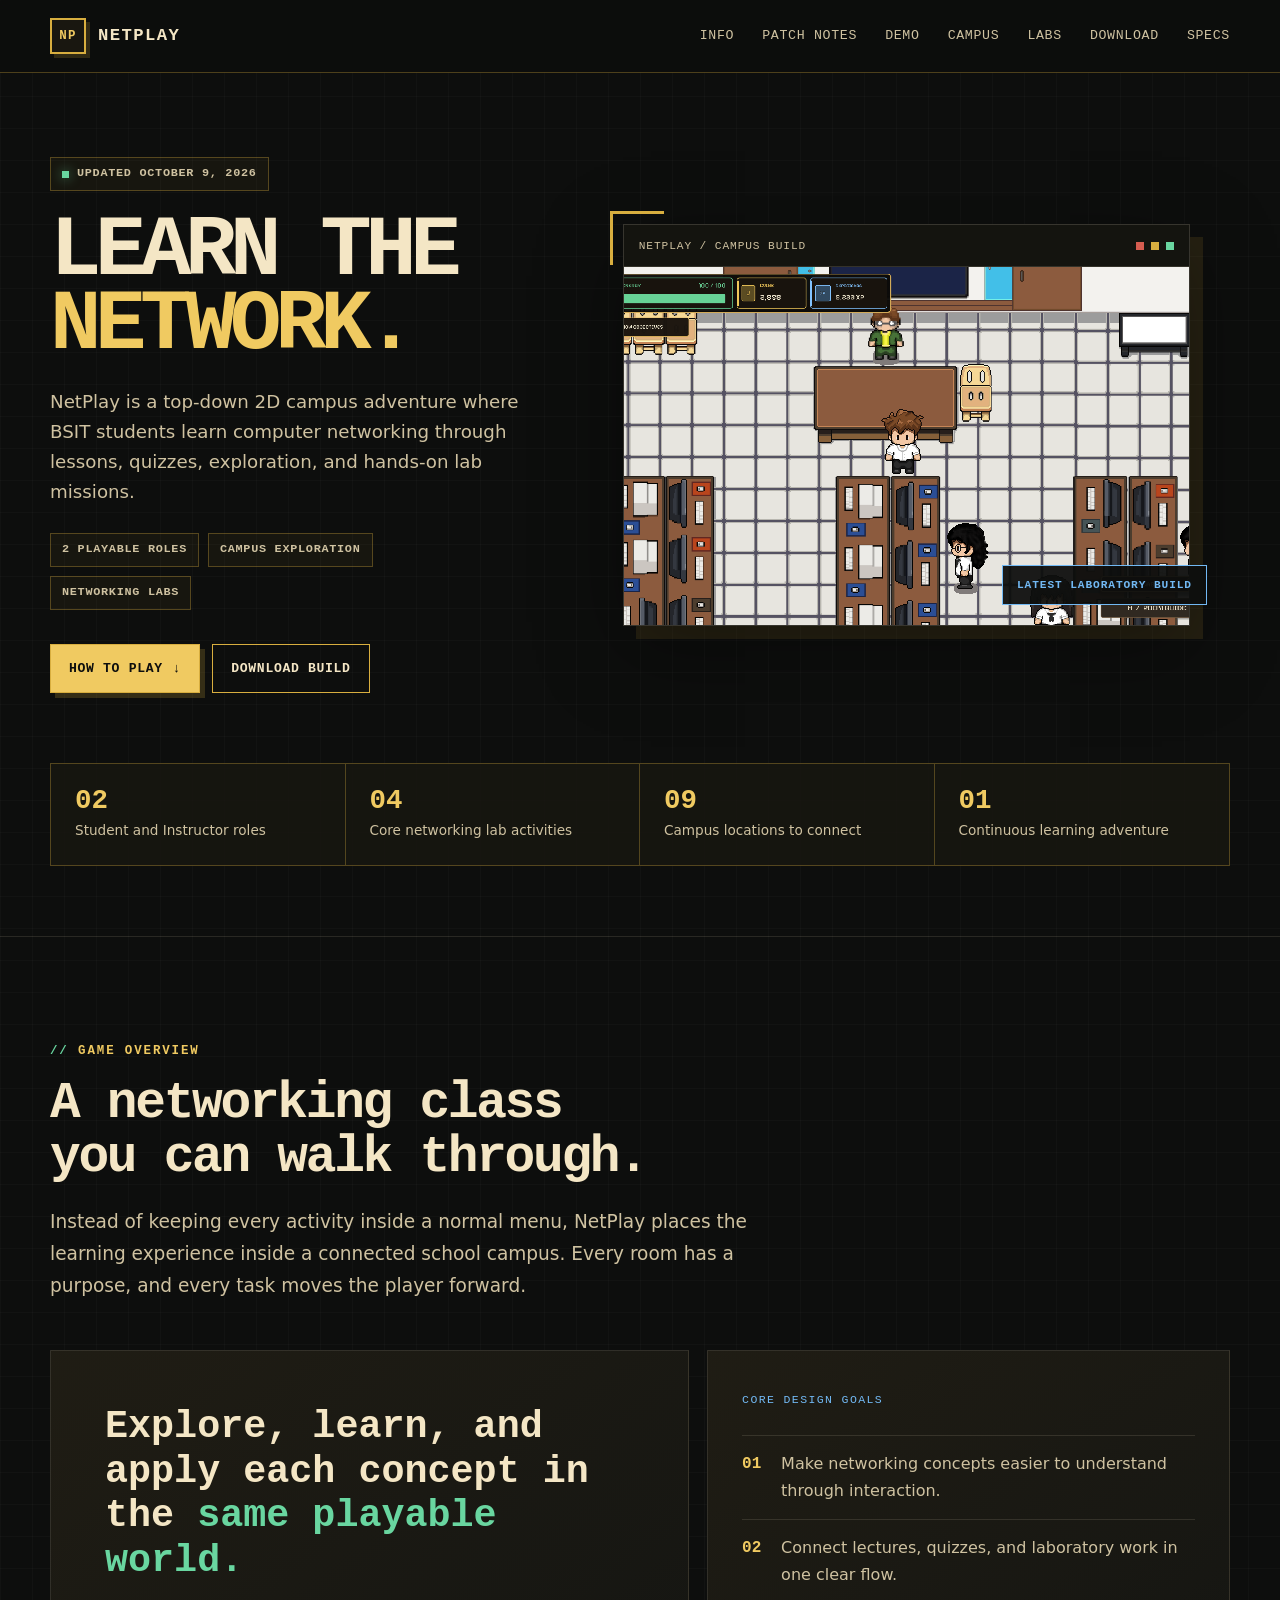
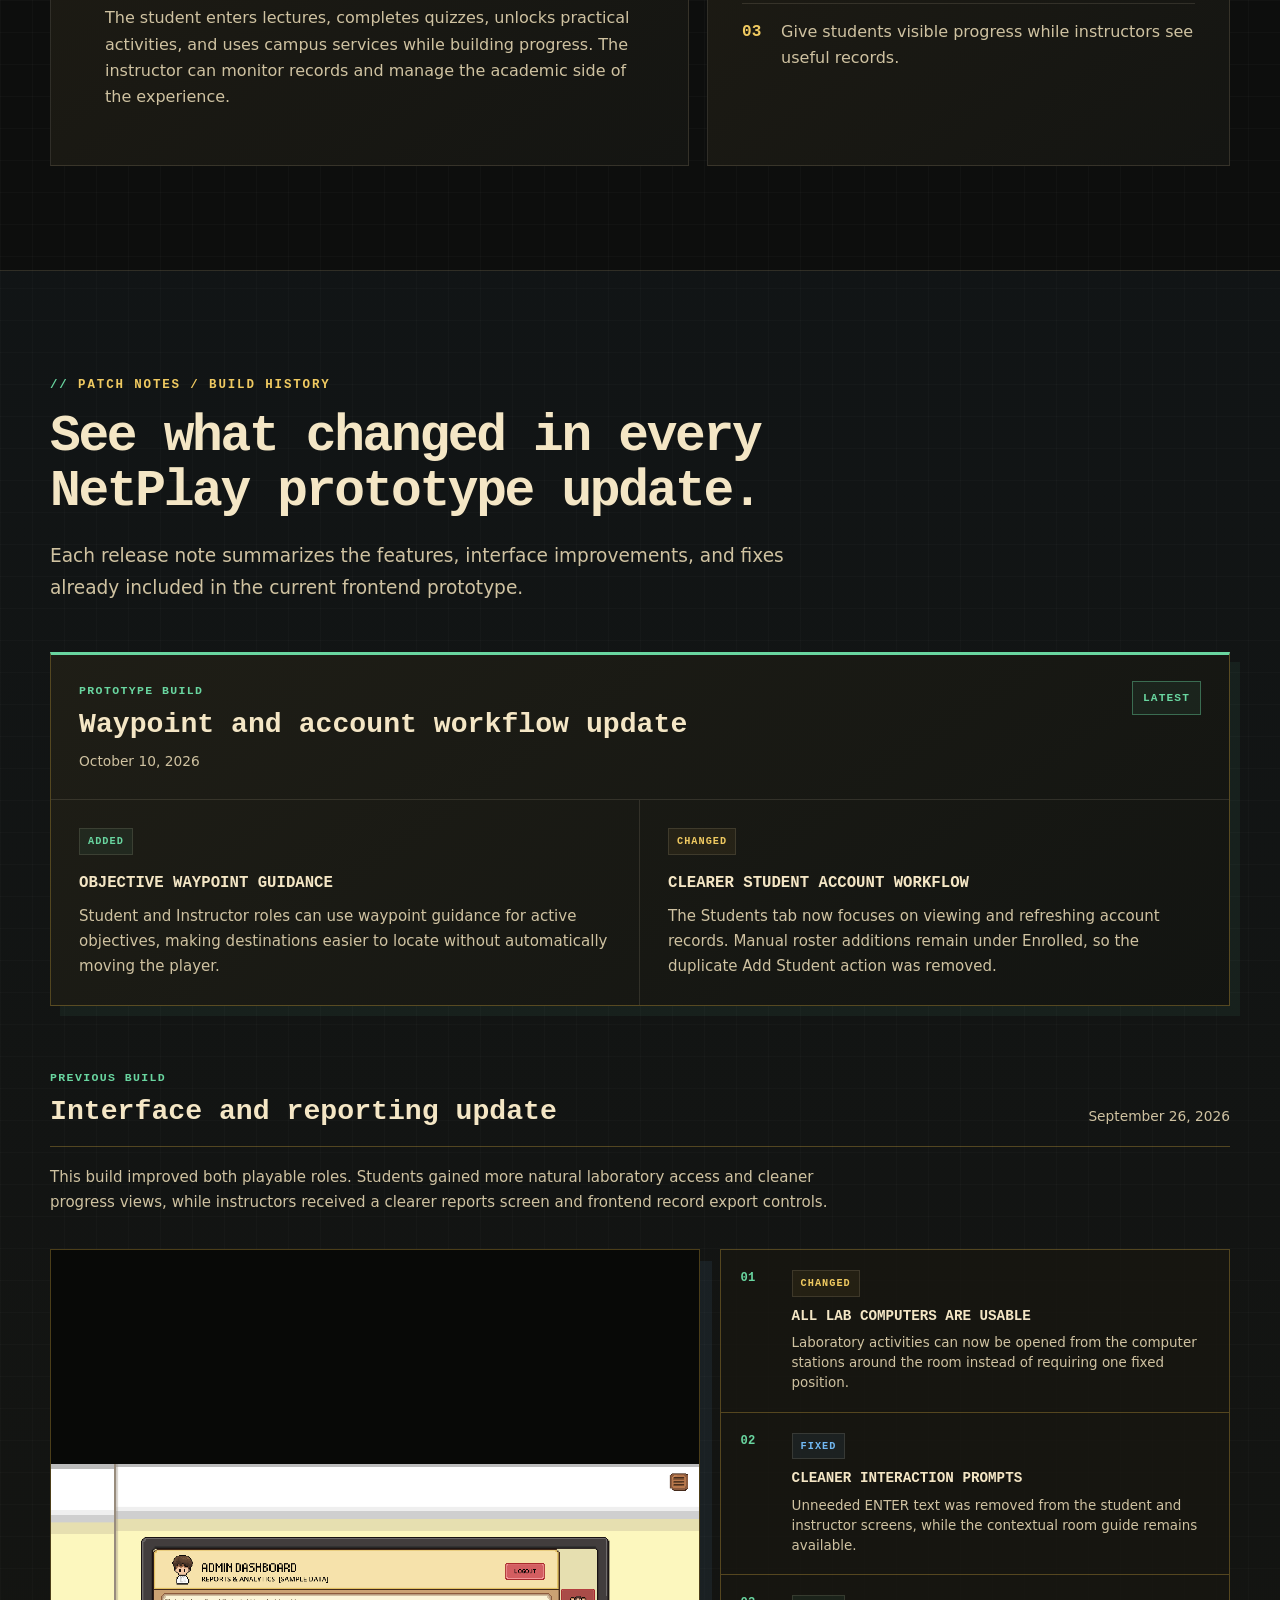
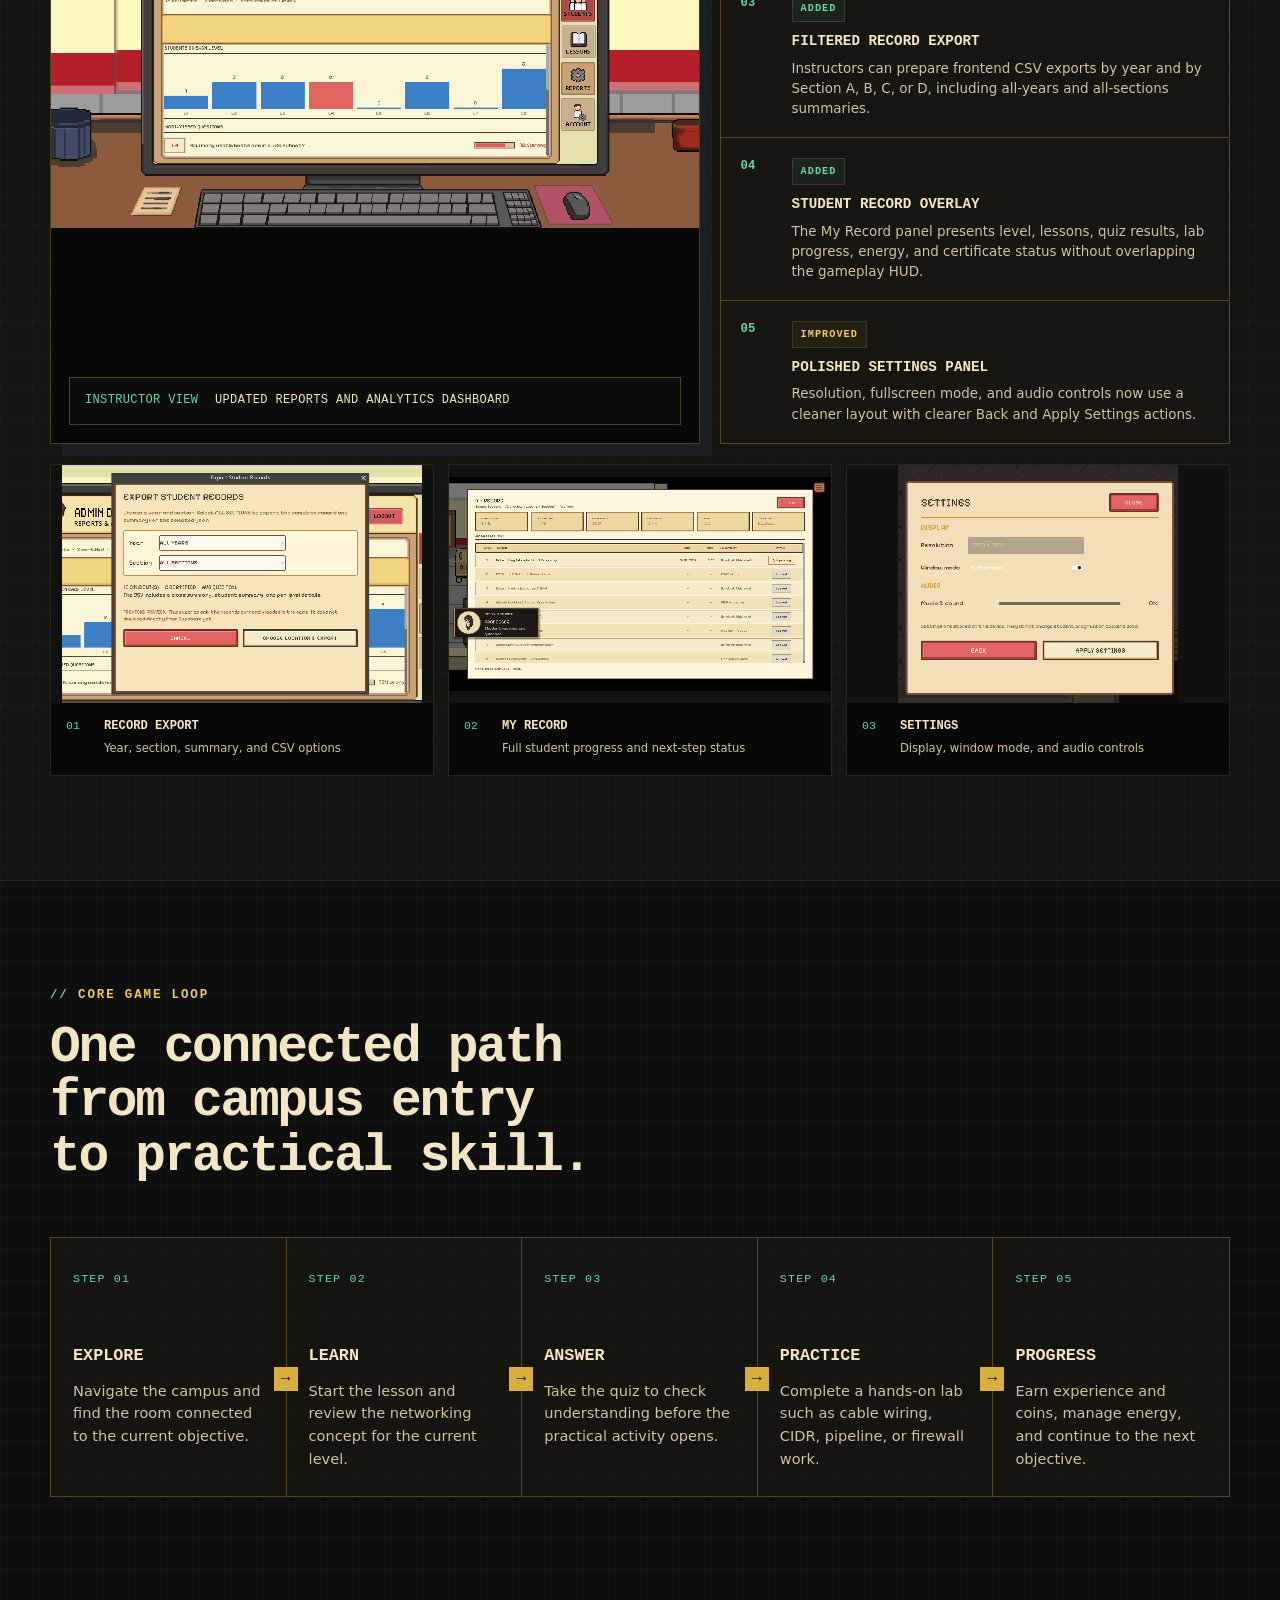
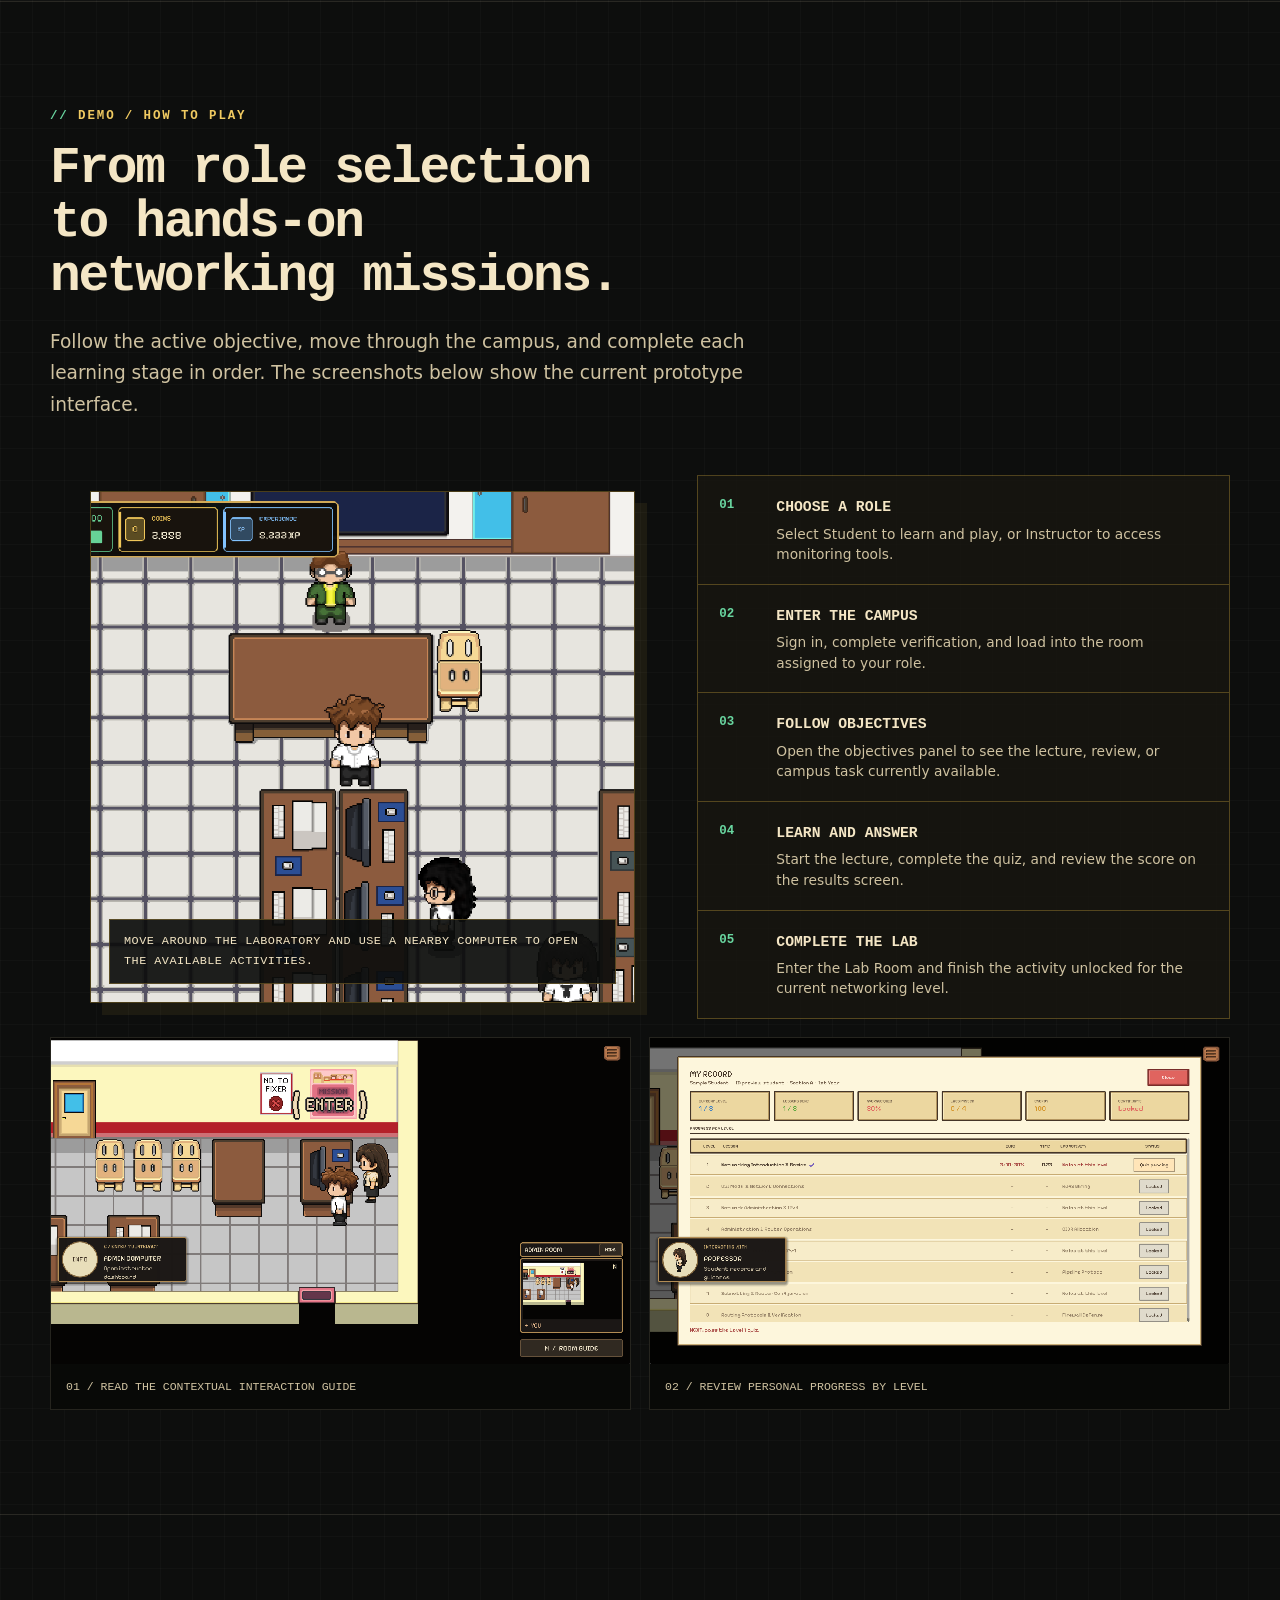
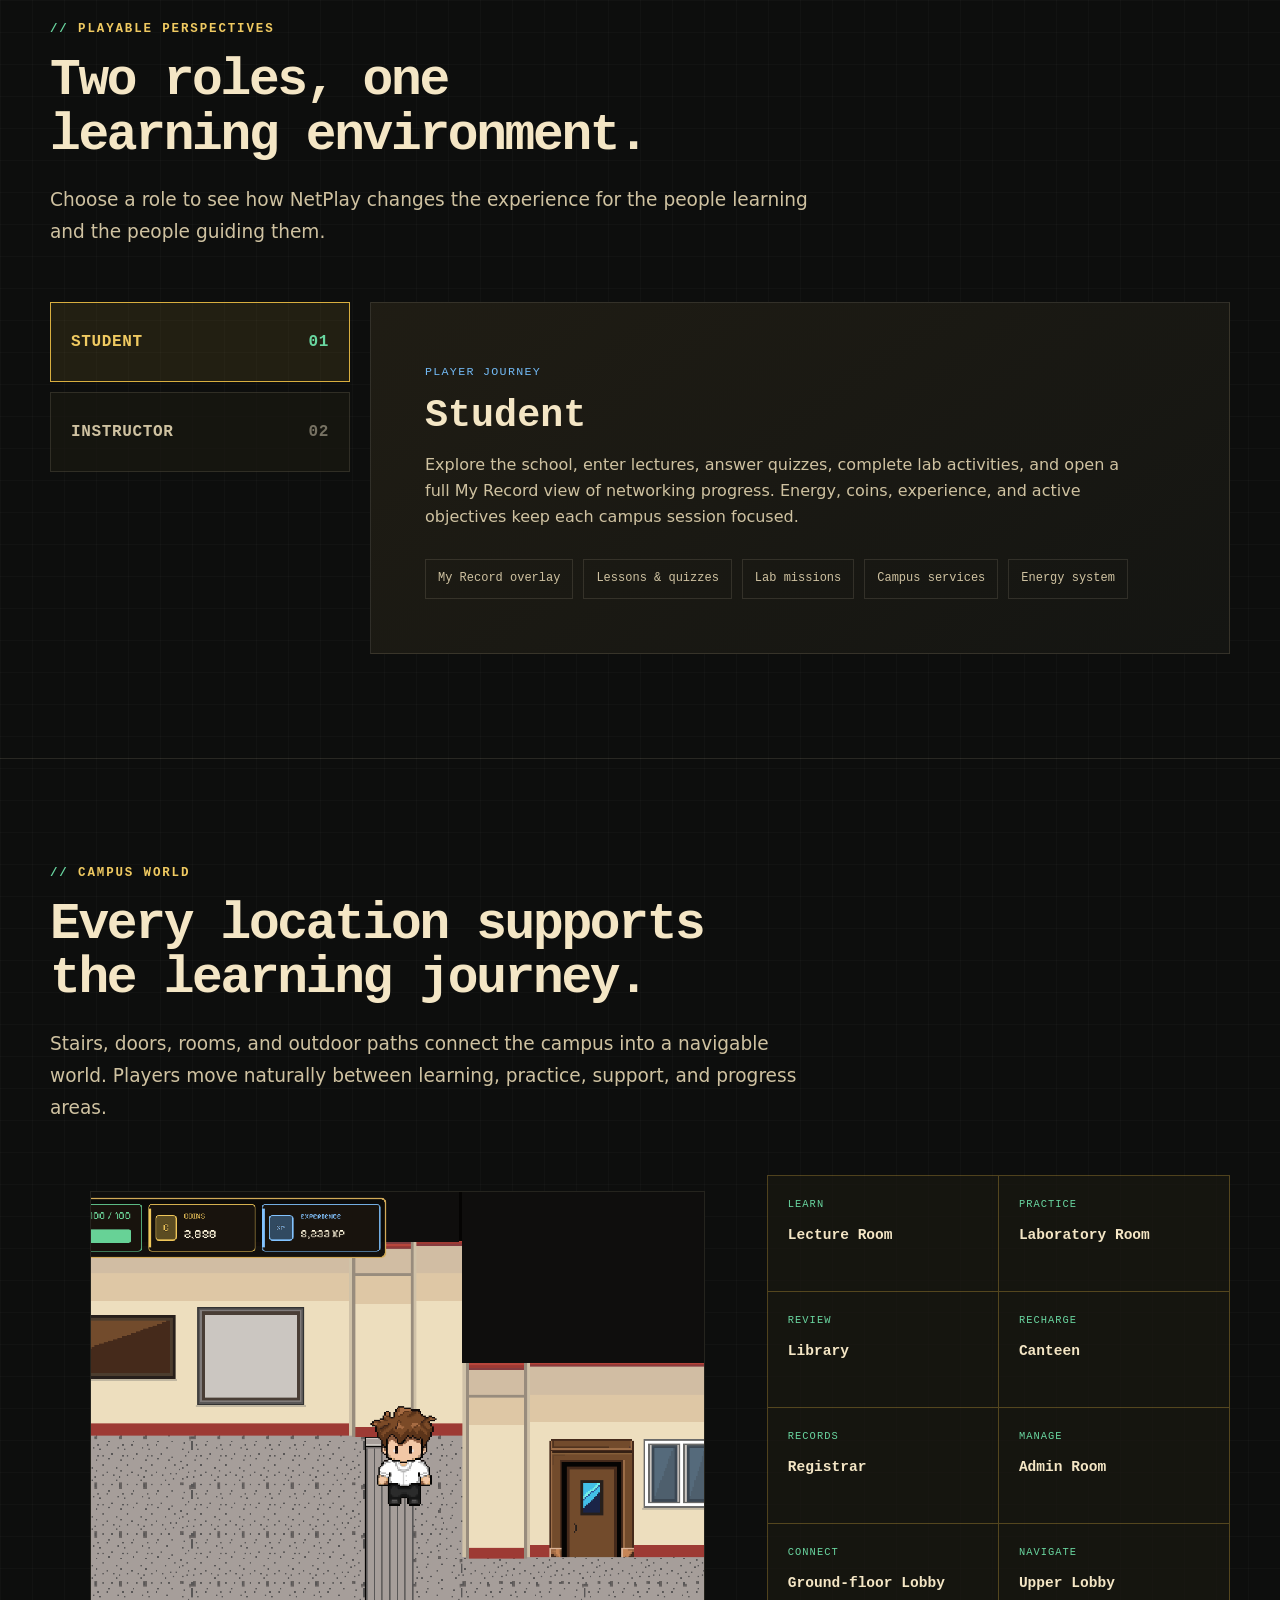
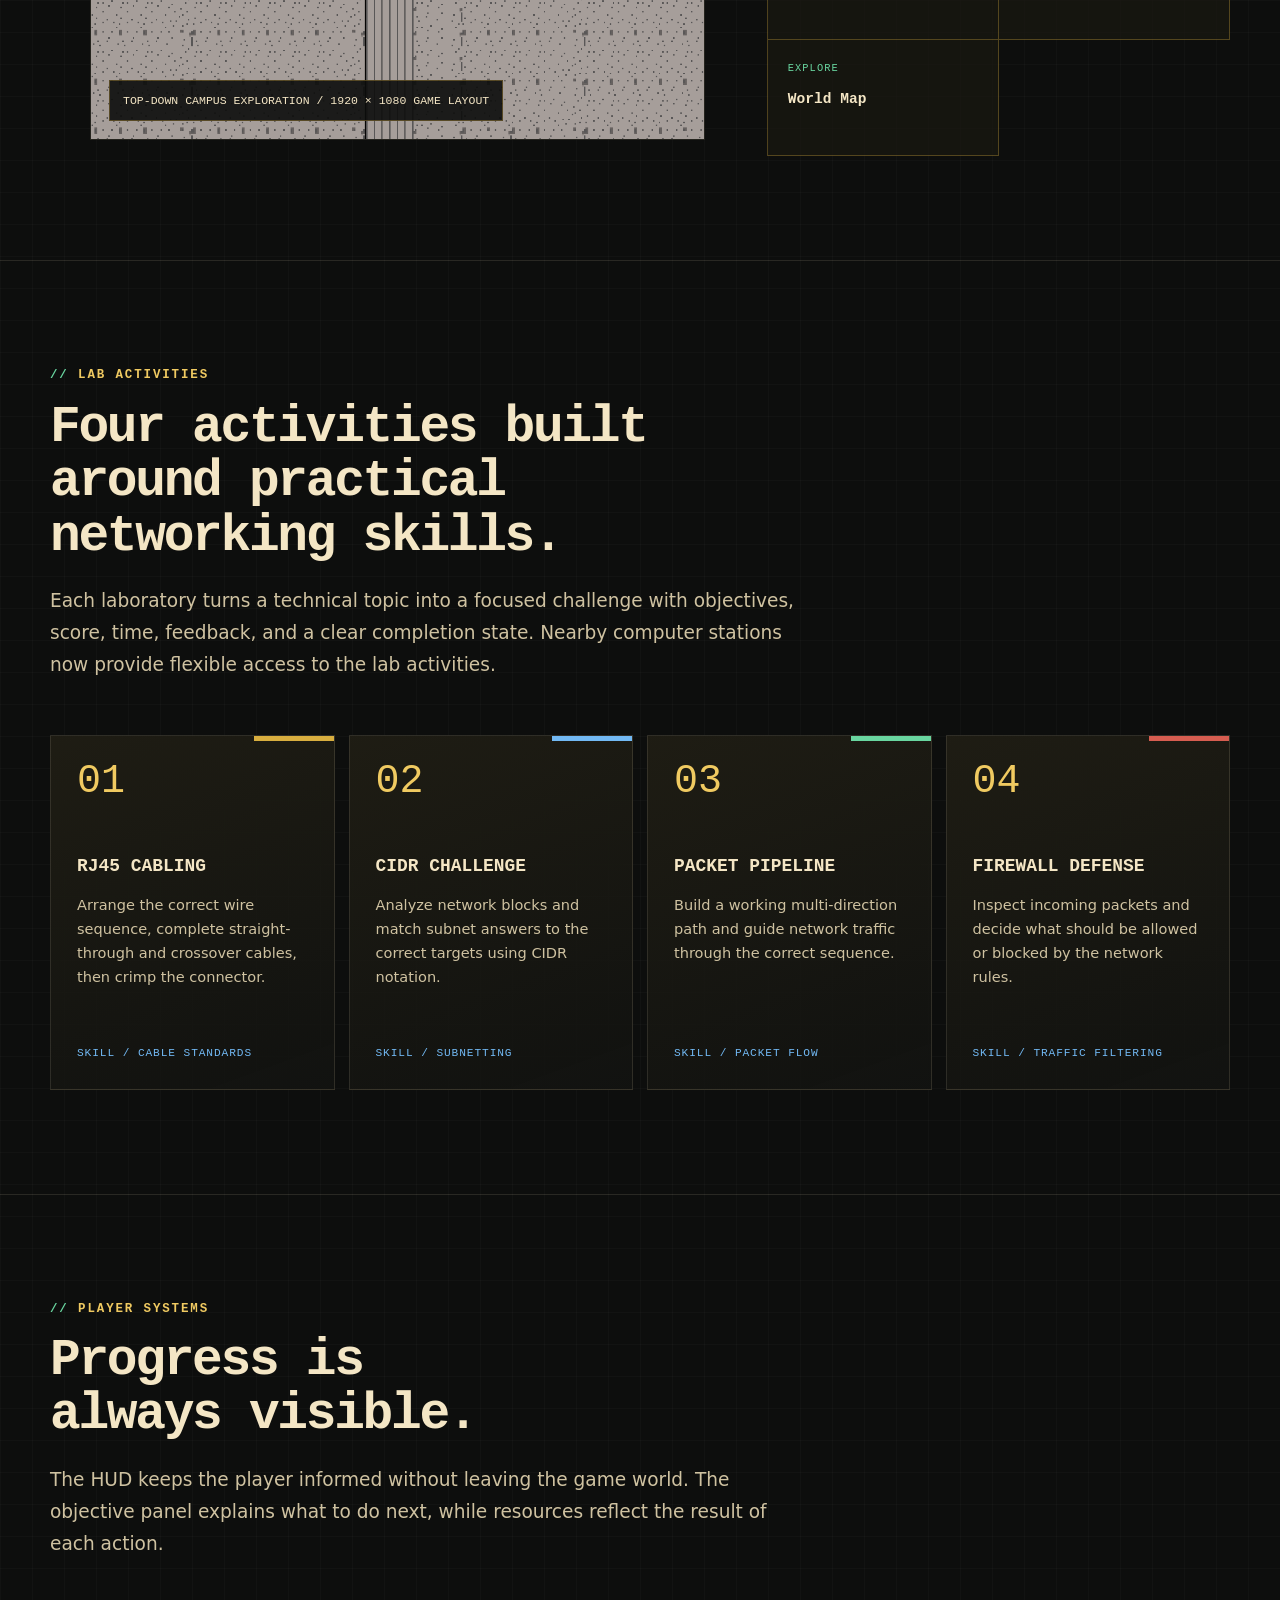
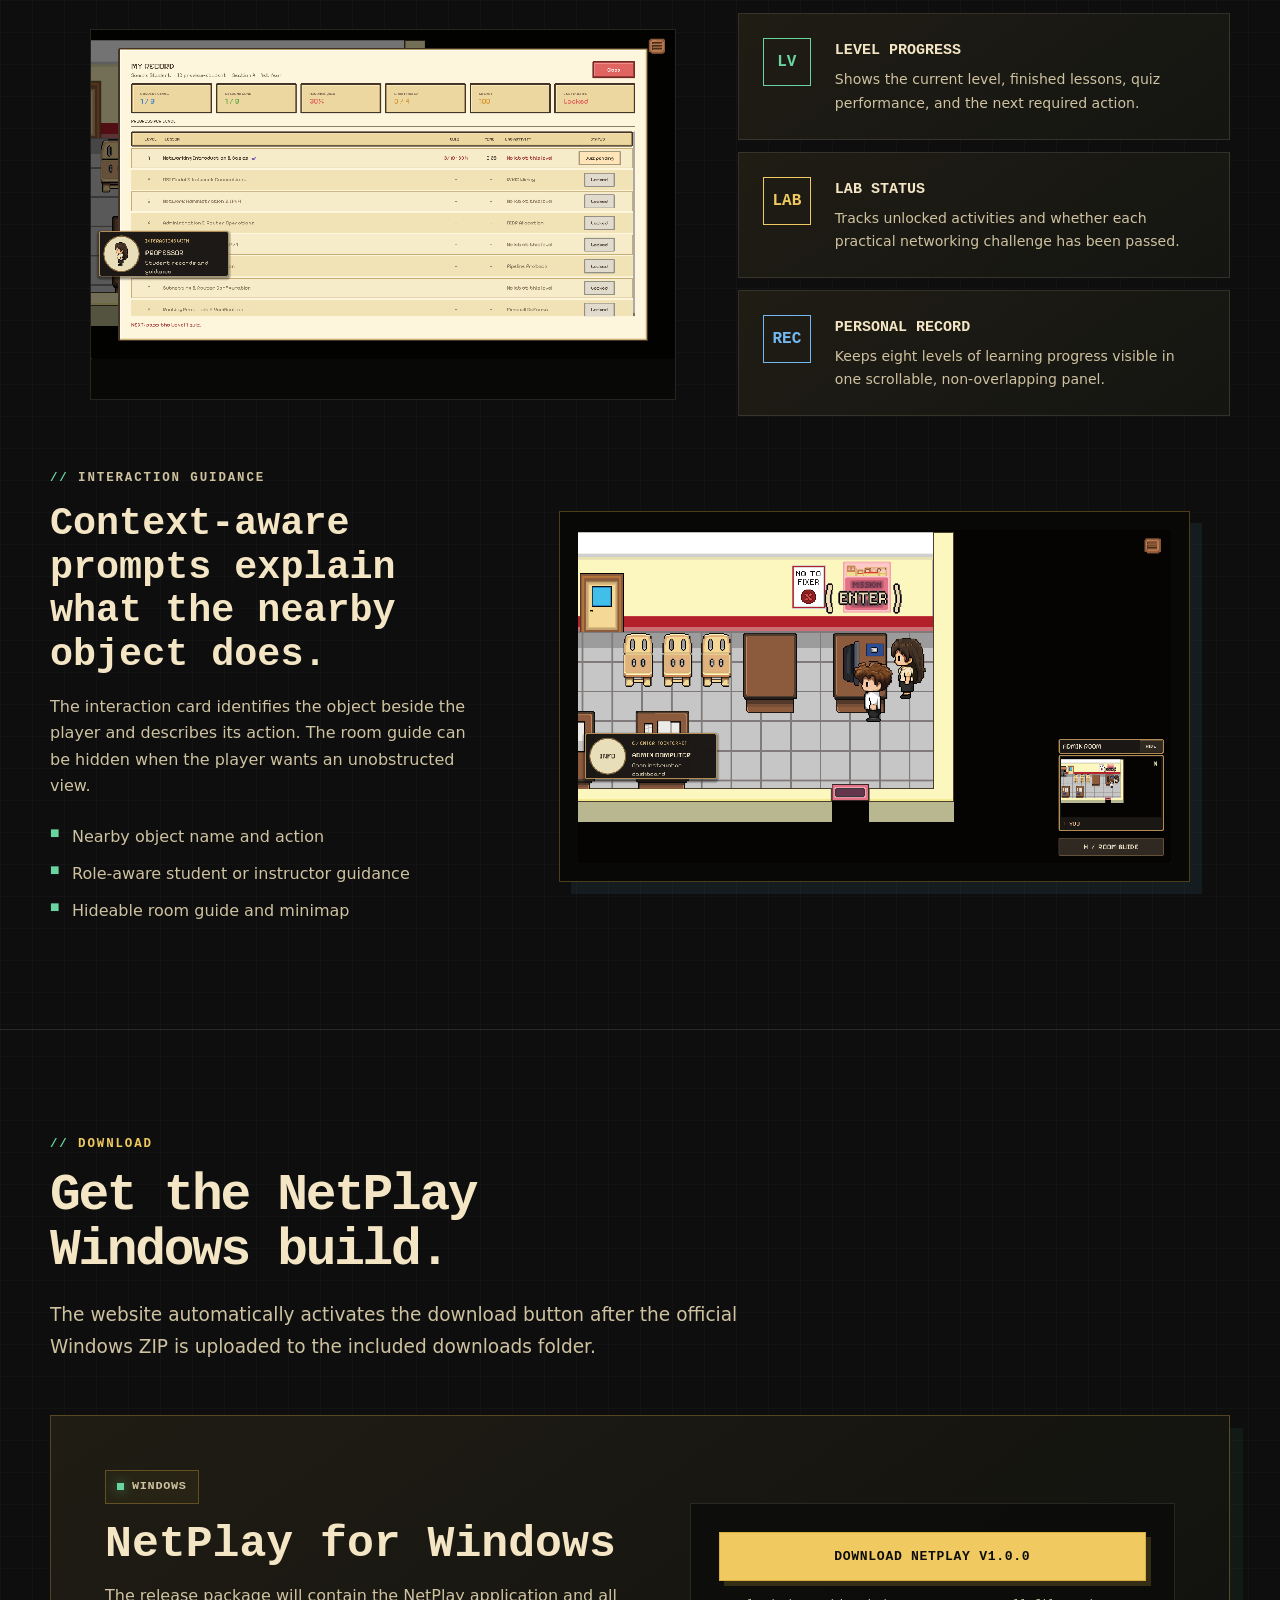
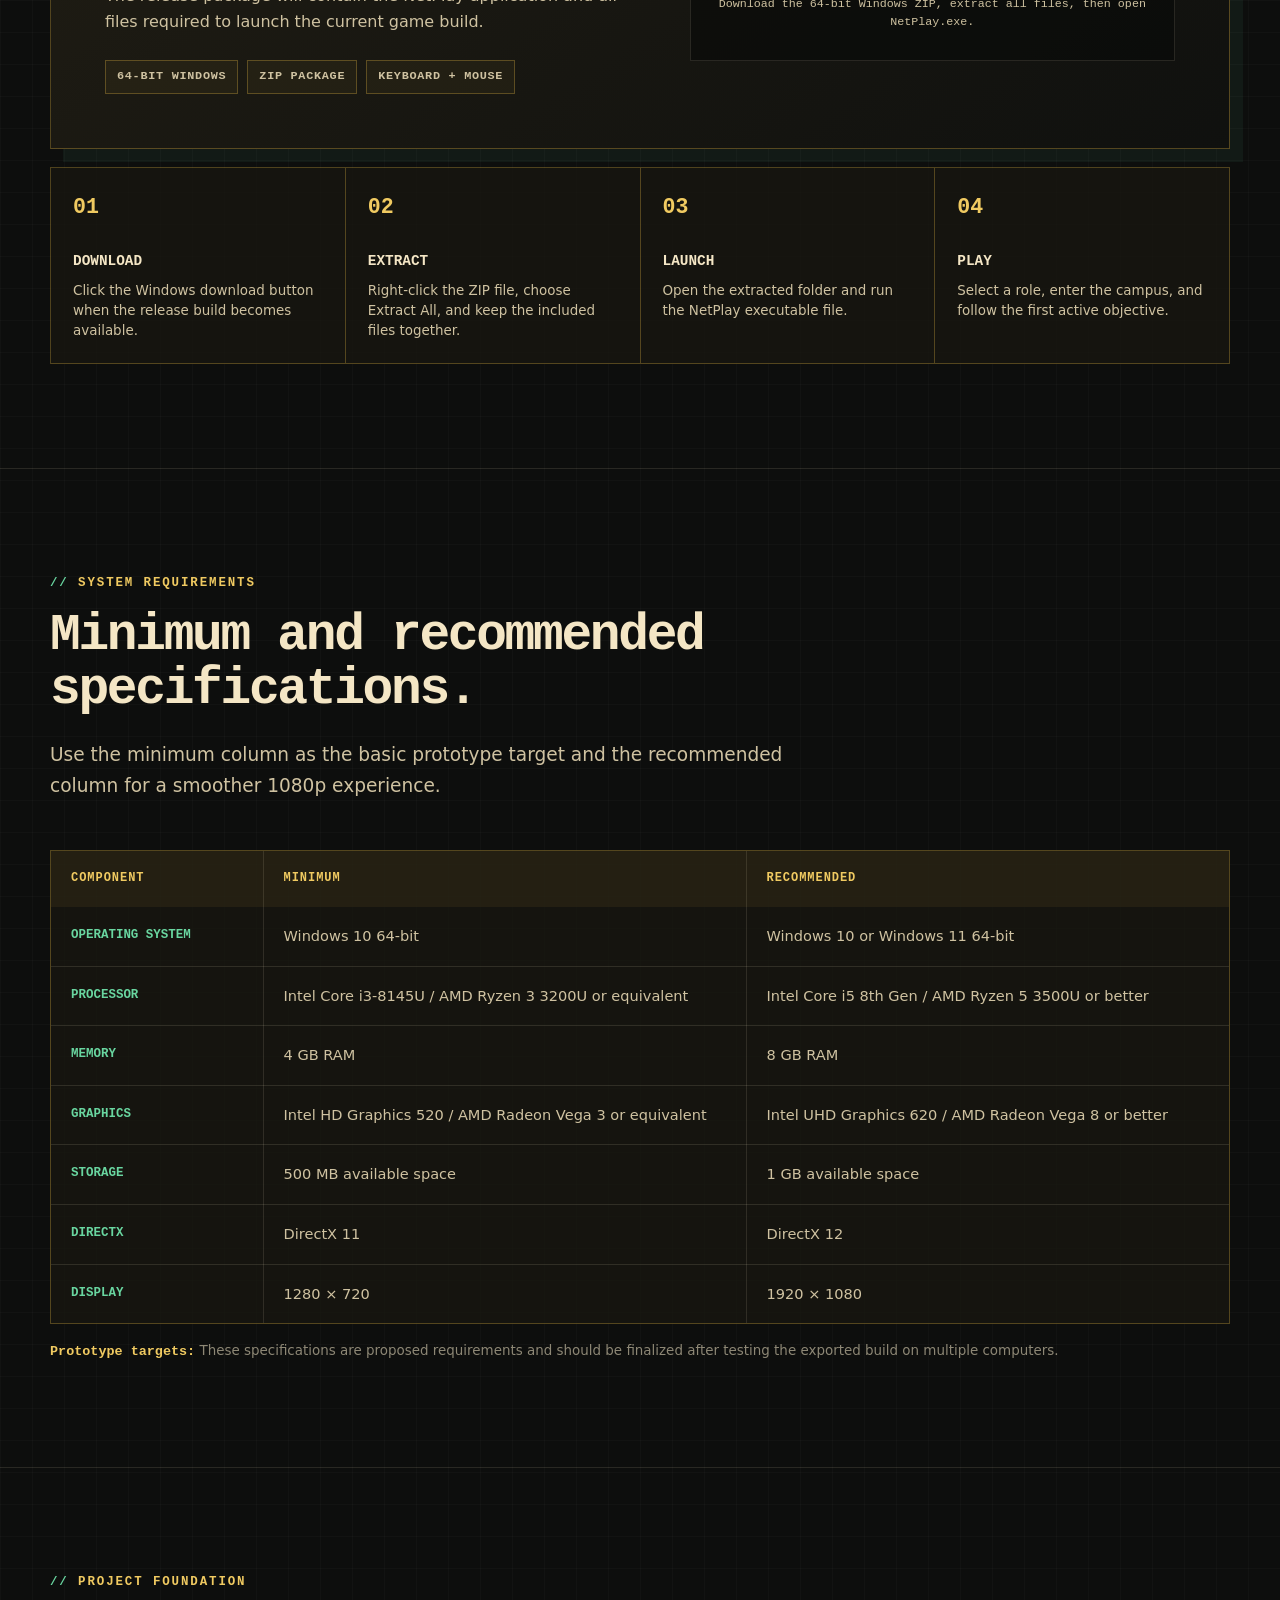
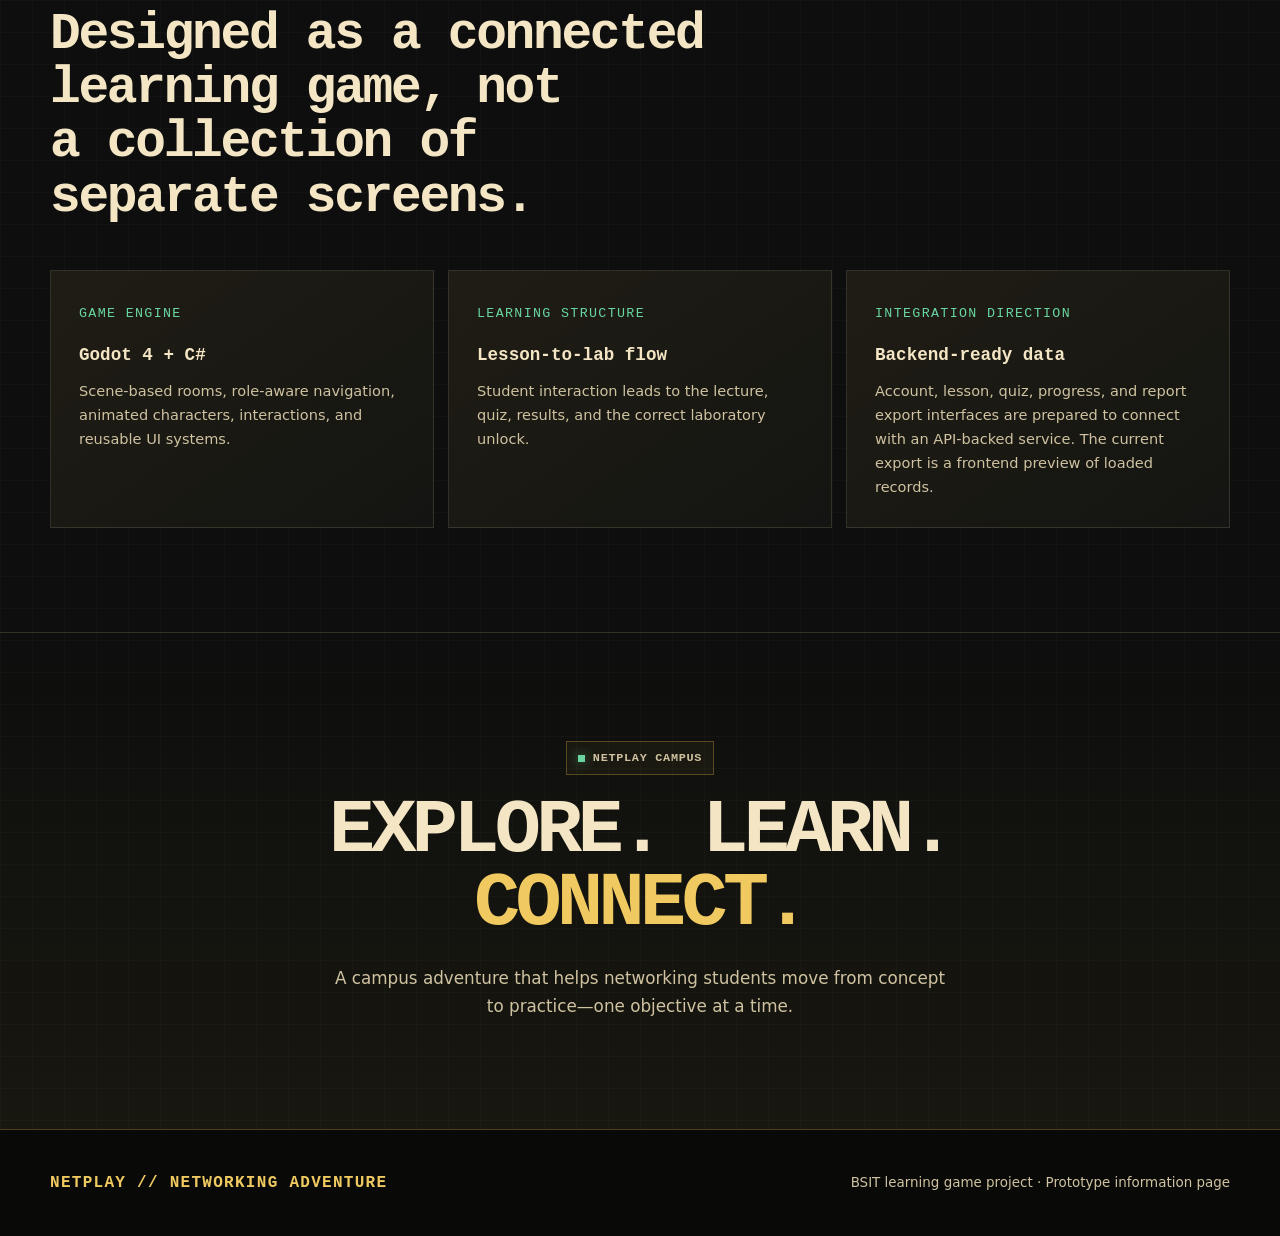
==== index.html @ 706ddc4f "updated" ====
<!doctype html>
<html lang="en">
<head>
  <meta charset="utf-8">
  <meta name="viewport" content="width=device-width, initial-scale=1">
  <meta name="theme-color" content="#0d0e0d">
  <meta name="description" content="Discover NetPlay, a top-down 2D campus adventure that turns computer networking lessons into playable missions, quizzes, and lab activities.">
  <meta name="robots" content="index, follow, max-image-preview:large">
  <meta name="application-name" content="NetPlay">
  <meta name="author" content="NetPlay Development Team">
  <meta property="og:type" content="website">
  <meta property="og:site_name" content="NetPlay">
  <meta property="og:title" content="NetPlay — Networking Campus Adventure">
  <meta property="og:description" content="Learn computer networking through lessons, quizzes, campus exploration, and hands-on laboratory activities.">
  <meta property="og:image" content="assets/netplay-campus.png">
  <meta name="twitter:card" content="summary_large_image">
  <meta name="twitter:title" content="NetPlay — Networking Campus Adventure">
  <meta name="twitter:description" content="A top-down 2D educational campus adventure for learning computer networking.">
  <meta name="twitter:image" content="assets/netplay-campus.png">
  <title>NetPlay — Networking Campus Adventure</title>
  <link rel="icon" type="image/svg+xml" href="data:image/svg+xml,%3Csvg xmlns='http://www.w3.org/2000/svg' viewBox='0 0 32 32'%3E%3Crect width='32' height='32' rx='6' fill='%230d0e0d'/%3E%3Cpath d='M8 23V9h4l8 9V9h4v14h-4l-8-9v9z' fill='%23d8ae3f'/%3E%3Ccircle cx='25' cy='7' r='3' fill='%2372b9f4'/%3E%3C/svg%3E">
  <link rel="stylesheet" href="style.css">
  <script type="application/ld+json">
    {
      "@context": "https://schema.org",
      "@type": "SoftwareApplication",
      "name": "NetPlay",
      "applicationCategory": "EducationalApplication",
      "operatingSystem": "Windows 10, Windows 11",
      "description": "A top-down 2D campus adventure that teaches computer networking through lessons, quizzes, exploration, and laboratory activities.",
      "offers": {
        "@type": "Offer",
        "price": "0",
        "priceCurrency": "PHP"
      }
    }
  </script>
</head>
<body>
  <a class="skip-link" href="#main">Skip to content</a>
  <header class="site-header">
    <nav class="nav-shell" aria-label="Primary navigation">
      <a class="brand" href="#top" aria-label="NetPlay home"><span class="brand-mark">NP</span><span>NetPlay</span></a>
      <button class="menu-button" type="button" aria-expanded="false" aria-controls="nav-links" aria-label="Open navigation">☰</button>
      <div class="nav-links" id="nav-links">
        <a href="#about">Info</a>
        <a href="#patch-notes">Patch Notes</a>
        <a href="#demo">Demo</a>
        <a href="#campus">Campus</a>
        <a href="#labs">Labs</a>
        <a href="#download">Download</a>
        <a href="#specs">Specs</a>
      </div>
    </nav>
  </header>

  <main id="main">
    <section class="hero" id="top">
      <div class="shell">
        <div class="hero-grid">
          <div class="hero-copy-block reveal">
            <span class="tag"><span class="tag-dot"></span> Updated October 9, 2026</span>
            <h1>Learn the <span>network.</span></h1>
            <p class="hero-copy">NetPlay is a top-down 2D campus adventure where BSIT students learn computer networking through lessons, quizzes, exploration, and hands-on lab missions.</p>
            <div class="hero-tags" aria-label="Game highlights">
              <span class="tag">2 playable roles</span>
              <span class="tag">Campus exploration</span>
              <span class="tag">Networking labs</span>
            </div>
            <div class="hero-actions">
              <a class="button button-primary" href="#demo">How to play <span aria-hidden="true">↓</span></a>
              <a class="button button-secondary" href="#download">Download build</a>
            </div>
          </div>

          <figure class="game-window reveal">
            <div class="pixel-corner" aria-hidden="true"></div>
            <div class="window-bar"><span>NETPLAY / CAMPUS BUILD</span><span class="window-dots" aria-hidden="true"><i></i><i></i><i></i></span></div>
            <img src="assets/netplay-lab-room.png" alt="Updated NetPlay laboratory room showing the player HUD and multiple computer stations">
            <figcaption class="screen-caption">Latest laboratory build</figcaption>
          </figure>
        </div>

        <div class="stat-strip reveal" aria-label="NetPlay at a glance">
          <div class="stat"><strong>02</strong><span>Student and Instructor roles</span></div>
          <div class="stat"><strong>04</strong><span>Core networking lab activities</span></div>
          <div class="stat"><strong>09</strong><span>Campus locations to connect</span></div>
          <div class="stat"><strong>01</strong><span>Continuous learning adventure</span></div>
        </div>
      </div>
    </section>

    <section class="section section-rule" id="about">
      <div class="shell">
        <p class="eyebrow reveal">Game overview</p>
        <h2 class="section-heading reveal">A networking class you can walk through.</h2>
        <p class="section-intro reveal">Instead of keeping every activity inside a normal menu, NetPlay places the learning experience inside a connected school campus. Every room has a purpose, and every task moves the player forward.</p>

        <div class="mission-grid">
          <article class="mission-card reveal">
            <h3>Explore, learn, and apply each concept in the <span class="highlight">same playable world.</span></h3>
            <p>The student enters lectures, completes quizzes, unlocks practical activities, and uses campus services while building progress. The instructor can monitor records and manage the academic side of the experience.</p>
          </article>
          <aside class="brief-card reveal" aria-label="Core design goals">
            <span class="label">Core design goals</span>
            <ol class="brief-list">
              <li><b>01</b><span>Make networking concepts easier to understand through interaction.</span></li>
              <li><b>02</b><span>Connect lectures, quizzes, and laboratory work in one clear flow.</span></li>
              <li><b>03</b><span>Give students visible progress while instructors see useful records.</span></li>
            </ol>
          </aside>
        </div>
      </div>
    </section>

    <section class="section section-rule latest-section" id="patch-notes">
      <div class="shell">
        <p class="eyebrow reveal">Patch notes / Build history</p>
        <h2 class="section-heading reveal">See what changed in every NetPlay prototype update.</h2>
        <p class="section-intro reveal">Each release note summarizes the features, interface improvements, and fixes already included in the current frontend prototype.</p>

        <article class="patch-release patch-release-current reveal" aria-labelledby="patch-october-title">
          <header class="patch-release-header">
            <div>
              <span class="patch-version">Prototype Build</span>
              <h3 id="patch-october-title">Waypoint and account workflow update</h3>
              <time datetime="2026-10-03">October 10, 2026</time>
            </div>
            <span class="patch-current">Latest</span>
          </header>

          <div class="patch-change-grid">
            <section class="patch-change">
              <span class="patch-label patch-added">Added</span>
              <h4>Objective waypoint guidance</h4>
              <p>Student and Instructor roles can use waypoint guidance for active objectives, making destinations easier to locate without automatically moving the player.</p>
            </section>
            <section class="patch-change">
              <span class="patch-label patch-changed">Changed</span>
              <h4>Clearer student account workflow</h4>
              <p>The Students tab now focuses on viewing and refreshing account records. Manual roster additions remain under Enrolled, so the duplicate Add Student action was removed.</p>
            </section>
          </div>
        </article>

        <div class="previous-release-heading reveal">
          <div>
            <span class="patch-version">Previous Build</span>
            <h3>Interface and reporting update</h3>
          </div>
          <time datetime="2026-09-26">September 26, 2026</time>
        </div>
        <p class="previous-release-copy reveal">This build improved both playable roles. Students gained more natural laboratory access and cleaner progress views, while instructors received a clearer reports screen and frontend record export controls.</p>

        <div class="latest-layout">
          <figure class="latest-feature reveal">
            <img src="assets/netplay-admin-dashboard.png" alt="Updated NetPlay instructor dashboard with reports and analytics">
            <figcaption><span>Instructor view</span> Updated reports and analytics dashboard</figcaption>
          </figure>

          <div class="update-list reveal" aria-label="September 26 patch details">
            <article><b>01</b><div><span class="patch-label patch-changed">Changed</span><h3>All lab computers are usable</h3><p>Laboratory activities can now be opened from the computer stations around the room instead of requiring one fixed position.</p></div></article>
            <article><b>02</b><div><span class="patch-label patch-fixed">Fixed</span><h3>Cleaner interaction prompts</h3><p>Unneeded ENTER text was removed from the student and instructor screens, while the contextual room guide remains available.</p></div></article>
            <article><b>03</b><div><span class="patch-label patch-added">Added</span><h3>Filtered record export</h3><p>Instructors can prepare frontend CSV exports by year and by Section A, B, C, or D, including all-years and all-sections summaries.</p></div></article>
            <article><b>04</b><div><span class="patch-label patch-added">Added</span><h3>Student record overlay</h3><p>The My Record panel presents level, lessons, quiz results, lab progress, energy, and certificate status without overlapping the gameplay HUD.</p></div></article>
            <article><b>05</b><div><span class="patch-label patch-changed">Improved</span><h3>Polished settings panel</h3><p>Resolution, fullscreen mode, and audio controls now use a cleaner layout with clearer Back and Apply Settings actions.</p></div></article>
          </div>
        </div>

        <div class="latest-gallery" aria-label="Latest NetPlay screenshots">
          <figure class="reveal"><img src="assets/netplay-export-records.png" alt="Export Student Records panel with year and section filters"><figcaption><span>01</span><div><strong>Record export</strong><small>Year, section, summary, and CSV options</small></div></figcaption></figure>
          <figure class="reveal"><img src="assets/netplay-student-record.png" alt="Student My Record panel with progress for eight levels"><figcaption><span>02</span><div><strong>My Record</strong><small>Full student progress and next-step status</small></div></figcaption></figure>
          <figure class="reveal"><img src="assets/netplay-settings.png" alt="Polished NetPlay settings panel"><figcaption><span>03</span><div><strong>Settings</strong><small>Display, window mode, and audio controls</small></div></figcaption></figure>
        </div>
      </div>
    </section>

    <section class="section section-rule" id="game-loop">
      <div class="shell">
        <p class="eyebrow reveal">Core game loop</p>
        <h2 class="section-heading reveal">One connected path from campus entry to practical skill.</h2>
        <div class="loop-grid reveal">
          <article class="loop-step"><span class="loop-number">STEP 01</span><h3>Explore</h3><p>Navigate the campus and find the room connected to the current objective.</p></article>
          <article class="loop-step"><span class="loop-number">STEP 02</span><h3>Learn</h3><p>Start the lesson and review the networking concept for the current level.</p></article>
          <article class="loop-step"><span class="loop-number">STEP 03</span><h3>Answer</h3><p>Take the quiz to check understanding before the practical activity opens.</p></article>
          <article class="loop-step"><span class="loop-number">STEP 04</span><h3>Practice</h3><p>Complete a hands-on lab such as cable wiring, CIDR, pipeline, or firewall work.</p></article>
          <article class="loop-step"><span class="loop-number">STEP 05</span><h3>Progress</h3><p>Earn experience and coins, manage energy, and continue to the next objective.</p></article>
        </div>
      </div>
    </section>

    <section class="section section-rule" id="demo">
      <div class="shell">
        <p class="eyebrow reveal">Demo / how to play</p>
        <h2 class="section-heading reveal">From role selection to hands-on networking missions.</h2>
        <p class="section-intro reveal">Follow the active objective, move through the campus, and complete each learning stage in order. The screenshots below show the current prototype interface.</p>

        <div class="demo-layout">
          <figure class="demo-screen reveal">
            <img src="assets/netplay-lab-room.png" alt="NetPlay student inside the updated laboratory with the energy, coins, and experience HUD visible">
            <figcaption>Move around the laboratory and use a nearby computer to open the available activities.</figcaption>
          </figure>
          <div class="play-steps reveal" aria-label="How to play NetPlay">
            <article class="play-step"><b>01</b><div><h3>Choose a role</h3><p>Select Student to learn and play, or Instructor to access monitoring tools.</p></div></article>
            <article class="play-step"><b>02</b><div><h3>Enter the campus</h3><p>Sign in, complete verification, and load into the room assigned to your role.</p></div></article>
            <article class="play-step"><b>03</b><div><h3>Follow objectives</h3><p>Open the objectives panel to see the lecture, review, or campus task currently available.</p></div></article>
            <article class="play-step"><b>04</b><div><h3>Learn and answer</h3><p>Start the lecture, complete the quiz, and review the score on the results screen.</p></div></article>
            <article class="play-step"><b>05</b><div><h3>Complete the lab</h3><p>Enter the Lab Room and finish the activity unlocked for the current networking level.</p></div></article>
          </div>
        </div>

        <div class="demo-gallery">
          <figure class="reveal"><img src="assets/netplay-interaction-guide.png" alt="NetPlay contextual interaction card and room guide beside the Admin Computer"><figcaption>01 / Read the contextual interaction guide</figcaption></figure>
          <figure class="reveal"><img src="assets/netplay-student-record.png" alt="NetPlay student progress record with level, lesson, quiz, lab, and status columns"><figcaption>02 / Review personal progress by level</figcaption></figure>
        </div>
      </div>
    </section>

    <section class="section section-rule" id="roles">
      <div class="shell">
        <p class="eyebrow reveal">Playable perspectives</p>
        <h2 class="section-heading reveal">Two roles, one learning environment.</h2>
        <p class="section-intro reveal">Choose a role to see how NetPlay changes the experience for the people learning and the people guiding them.</p>

        <div class="role-layout reveal">
          <div class="role-tabs" role="tablist" aria-label="NetPlay roles">
            <button class="role-tab" id="student-tab" type="button" role="tab" aria-selected="true" aria-controls="student-panel">Student <span>01</span></button>
            <button class="role-tab" id="instructor-tab" type="button" role="tab" aria-selected="false" aria-controls="instructor-panel" tabindex="-1">Instructor <span>02</span></button>
          </div>

          <article class="role-panel" id="student-panel" role="tabpanel" aria-labelledby="student-tab">
            <span class="role-kicker">Player journey</span>
            <h3>Student</h3>
            <p>Explore the school, enter lectures, answer quizzes, complete lab activities, and open a full My Record view of networking progress. Energy, coins, experience, and active objectives keep each campus session focused.</p>
            <div class="feature-pills"><span>My Record overlay</span><span>Lessons &amp; quizzes</span><span>Lab missions</span><span>Campus services</span><span>Energy system</span></div>
          </article>

          <article class="role-panel" id="instructor-panel" role="tabpanel" aria-labelledby="instructor-tab" hidden>
            <span class="role-kicker">Teaching view</span>
            <h3>Instructor</h3>
            <p>Enter the Admin Room to review student records, monitor lesson and lab progress, manage accounts, and export the currently loaded records by year or section. The instructor remains part of the same campus world instead of being separated into a standalone system.</p>
            <div class="feature-pills"><span>Admin Room</span><span>Reports &amp; analytics</span><span>Filtered CSV export</span><span>Account management</span><span>Activity history</span></div>
          </article>
        </div>
      </div>
    </section>

    <section class="section section-rule" id="campus">
      <div class="shell">
        <p class="eyebrow reveal">Campus world</p>
        <h2 class="section-heading reveal">Every location supports the learning journey.</h2>
        <p class="section-intro reveal">Stairs, doors, rooms, and outdoor paths connect the campus into a navigable world. Players move naturally between learning, practice, support, and progress areas.</p>

        <div class="campus-layout">
          <figure class="campus-shot reveal">
            <img src="assets/netplay-hud.png" alt="Student character standing between connected campus buildings in NetPlay">
            <figcaption>Top-down campus exploration / 1920 × 1080 game layout</figcaption>
          </figure>
          <div class="location-grid reveal" aria-label="Campus locations">
            <div class="location"><small>Learn</small><strong>Lecture Room</strong></div>
            <div class="location"><small>Practice</small><strong>Laboratory Room</strong></div>
            <div class="location"><small>Review</small><strong>Library</strong></div>
            <div class="location"><small>Recharge</small><strong>Canteen</strong></div>
            <div class="location"><small>Records</small><strong>Registrar</strong></div>
            <div class="location"><small>Manage</small><strong>Admin Room</strong></div>
            <div class="location"><small>Connect</small><strong>Ground-floor Lobby</strong></div>
            <div class="location"><small>Navigate</small><strong>Upper Lobby</strong></div>
            <div class="location"><small>Explore</small><strong>World Map</strong></div>
          </div>
        </div>
      </div>
    </section>

    <section class="section section-rule" id="labs">
      <div class="shell">
        <p class="eyebrow reveal">Lab activities</p>
        <h2 class="section-heading reveal">Four activities built around practical networking skills.</h2>
        <p class="section-intro reveal">Each laboratory turns a technical topic into a focused challenge with objectives, score, time, feedback, and a clear completion state. Nearby computer stations now provide flexible access to the lab activities.</p>

        <div class="lab-grid">
          <article class="lab-card reveal"><span class="lab-index">01</span><h3>RJ45 Cabling</h3><p>Arrange the correct wire sequence, complete straight-through and crossover cables, then crimp the connector.</p><span class="lab-skill">Skill / Cable standards</span></article>
          <article class="lab-card reveal"><span class="lab-index">02</span><h3>CIDR Challenge</h3><p>Analyze network blocks and match subnet answers to the correct targets using CIDR notation.</p><span class="lab-skill">Skill / Subnetting</span></article>
          <article class="lab-card reveal"><span class="lab-index">03</span><h3>Packet Pipeline</h3><p>Build a working multi-direction path and guide network traffic through the correct sequence.</p><span class="lab-skill">Skill / Packet flow</span></article>
          <article class="lab-card reveal"><span class="lab-index">04</span><h3>Firewall Defense</h3><p>Inspect incoming packets and decide what should be allowed or blocked by the network rules.</p><span class="lab-skill">Skill / Traffic filtering</span></article>
        </div>
      </div>
    </section>

    <section class="section section-rule" id="systems">
      <div class="shell">
        <p class="eyebrow reveal">Player systems</p>
        <h2 class="section-heading reveal">Progress is always visible.</h2>
        <p class="section-intro reveal">The HUD keeps the player informed without leaving the game world. The objective panel explains what to do next, while resources reflect the result of each action.</p>

        <div class="systems-layout">
          <figure class="hud-frame reveal">
            <img src="assets/netplay-student-record.png" alt="NetPlay My Record overlay showing student progress, energy, and certificate status">
          </figure>
          <div class="system-stack">
            <article class="system-card reveal"><span class="system-icon">LV</span><div><h3>Level progress</h3><p>Shows the current level, finished lessons, quiz performance, and the next required action.</p></div></article>
            <article class="system-card reveal"><span class="system-icon">LAB</span><div><h3>Lab status</h3><p>Tracks unlocked activities and whether each practical networking challenge has been passed.</p></div></article>
            <article class="system-card reveal"><span class="system-icon">REC</span><div><h3>Personal record</h3><p>Keeps eight levels of learning progress visible in one scrollable, non-overlapping panel.</p></div></article>
          </div>
        </div>

        <div class="objective-panel">
          <div class="objective-copy reveal">
            <p class="eyebrow">Interaction guidance</p>
            <h3>Context-aware prompts explain what the nearby object does.</h3>
            <p>The interaction card identifies the object beside the player and describes its action. The room guide can be hidden when the player wants an unobstructed view.</p>
            <ul class="objective-list"><li>Nearby object name and action</li><li>Role-aware student or instructor guidance</li><li>Hideable room guide and minimap</li></ul>
          </div>
          <figure class="objective-image reveal"><img src="assets/netplay-interaction-guide.png" alt="NetPlay interaction card identifying the Admin Computer and showing the room guide"></figure>
        </div>
      </div>
    </section>

    <section class="section section-rule" id="download">
      <div class="shell">
        <p class="eyebrow reveal">Download</p>
        <h2 class="section-heading reveal">Get the NetPlay Windows build.</h2>
        <p class="section-intro reveal">The website automatically activates the download button after the official Windows ZIP is uploaded to the included downloads folder.</p>

        <div class="download-panel reveal">
          <div>
            <span class="tag"><span class="tag-dot"></span> Windows </span>
            <h3>NetPlay for Windows</h3>
            <p>The release package will contain the NetPlay application and all files required to launch the current game build.</p>
            <div class="download-meta"><span class="tag">64-bit Windows</span><span class="tag">ZIP package</span><span class="tag">Keyboard + mouse</span></div>
          </div>
          <div class="download-action">
            <a class="button button-disabled" id="netplay-download" data-download-path="downloads/NetPlay-Windows-v1.17.1.50.zip" aria-disabled="true" tabindex="-1">Checking game build…</a>
            <p class="download-note" id="download-status" aria-live="polite">Checking whether the official Windows package is available.</p>
            <noscript><p class="download-note">JavaScript is required to verify and activate the game download.</p></noscript>
          </div>
        </div>

        <div class="install-grid" aria-label="Installation steps">
          <article class="install-step reveal"><b>01</b><h3>Download</h3><p>Click the Windows download button when the release build becomes available.</p></article>
          <article class="install-step reveal"><b>02</b><h3>Extract</h3><p>Right-click the ZIP file, choose Extract All, and keep the included files together.</p></article>
          <article class="install-step reveal"><b>03</b><h3>Launch</h3><p>Open the extracted folder and run the NetPlay executable file.</p></article>
          <article class="install-step reveal"><b>04</b><h3>Play</h3><p>Select a role, enter the campus, and follow the first active objective.</p></article>
        </div>
      </div>
    </section>

    <section class="section section-rule" id="specs">
      <div class="shell">
        <p class="eyebrow reveal">System requirements</p>
        <h2 class="section-heading reveal">Minimum and recommended specifications.</h2>
        <p class="section-intro reveal">Use the minimum column as the basic prototype target and the recommended column for a smoother 1080p experience.</p>

        <div class="spec-wrap reveal">
          <table class="spec-table">
            <thead><tr><th scope="col">Component</th><th scope="col">Minimum</th><th scope="col">Recommended</th></tr></thead>
            <tbody>
              <tr><th scope="row">Operating System</th><td>Windows 10 64-bit</td><td>Windows 10 or Windows 11 64-bit</td></tr>
              <tr><th scope="row">Processor</th><td>Intel Core i3-8145U / AMD Ryzen 3 3200U or equivalent</td><td>Intel Core i5 8th Gen / AMD Ryzen 5 3500U or better</td></tr>
              <tr><th scope="row">Memory</th><td>4 GB RAM</td><td>8 GB RAM</td></tr>
              <tr><th scope="row">Graphics</th><td>Intel HD Graphics 520 / AMD Radeon Vega 3 or equivalent</td><td>Intel UHD Graphics 620 / AMD Radeon Vega 8 or better</td></tr>
              <tr><th scope="row">Storage</th><td>500 MB available space</td><td>1 GB available space</td></tr>
              <tr><th scope="row">DirectX</th><td>DirectX 11</td><td>DirectX 12</td></tr>
              <tr><th scope="row">Display</th><td>1280 × 720</td><td>1920 × 1080</td></tr>
            </tbody>
          </table>
        </div>
        <p class="spec-note reveal"><strong>Prototype targets:</strong> These specifications are proposed requirements and should be finalized after testing the exported build on multiple computers.</p>
      </div>
    </section>

    <section class="section section-rule" id="foundation">
      <div class="shell">
        <p class="eyebrow reveal">Project foundation</p>
        <h2 class="section-heading reveal">Designed as a connected learning game, not a collection of separate screens.</h2>
        <div class="tech-grid">
          <article class="tech-card reveal"><small>Game engine</small><h3>Godot 4 + C#</h3><p>Scene-based rooms, role-aware navigation, animated characters, interactions, and reusable UI systems.</p></article>
          <article class="tech-card reveal"><small>Learning structure</small><h3>Lesson-to-lab flow</h3><p>Student interaction leads to the lecture, quiz, results, and the correct laboratory unlock.</p></article>
          <article class="tech-card reveal"><small>Integration direction</small><h3>Backend-ready data</h3><p>Account, lesson, quiz, progress, and report export interfaces are prepared to connect with an API-backed service. The current export is a frontend preview of loaded records.</p></article>
        </div>
      </div>
    </section>

    <section class="closing section-rule">
      <div class="shell reveal">
        <span class="tag"><span class="tag-dot"></span> NetPlay campus </span>
        <h2>Explore. Learn. <span>Connect.</span></h2>
        <p>A campus adventure that helps networking students move from concept to practice—one objective at a time.</p>
      </div>
    </section>
  </main>

  <footer>
    <div class="shell footer-shell">
      <strong>NETPLAY // NETWORKING ADVENTURE</strong>
      <p>BSIT learning game project · Prototype information page</p>
    </div>
  </footer>

  <script src="script.js"></script>
</body>
</html>
---- style.css ----
:root {
  --ink: #0d0e0d;
  --ink-soft: #141512;
  --panel: #191710;
  --panel-2: #201d14;
  --paper: #f4e6c5;
  --paper-soft: #cfc2a1;
  --gold: #d8ae3f;
  --gold-bright: #f0ca61;
  --green: #69d6a0;
  --blue: #72b9f4;
  --red: #d65d50;
  --line: rgba(216, 174, 63, .32);
  --line-soft: rgba(244, 230, 197, .12);
  --shadow: 0 24px 80px rgba(0, 0, 0, .36);
  --mono: "Courier New", ui-monospace, SFMono-Regular, Menlo, Monaco, Consolas, monospace;
  --sans: Inter, ui-sans-serif, system-ui, -apple-system, BlinkMacSystemFont, "Segoe UI", sans-serif;
}

* { box-sizing: border-box; }
html { scroll-behavior: smooth; scroll-padding-top: 88px; }
body {
  margin: 0;
  color: var(--paper);
  background:
    linear-gradient(rgba(255,255,255,.018) 1px, transparent 1px),
    linear-gradient(90deg, rgba(255,255,255,.018) 1px, transparent 1px),
    var(--ink);
  background-size: 32px 32px;
  font-family: var(--sans);
  font-size: 16px;
  line-height: 1.65;
  overflow-x: hidden;
}

::selection { color: var(--ink); background: var(--gold-bright); }
img { display: block; max-width: 100%; }
a { color: inherit; }
button, a { -webkit-tap-highlight-color: transparent; }
button { font: inherit; }

.skip-link {
  position: fixed;
  left: 16px;
  top: -80px;
  z-index: 100;
  padding: 12px 16px;
  color: var(--ink);
  background: var(--gold-bright);
  font-weight: 800;
  transition: top .2s ease;
}
.skip-link:focus { top: 12px; }

.site-header {
  position: sticky;
  top: 0;
  z-index: 30;
  border-bottom: 1px solid var(--line);
  background: rgba(13, 14, 13, .9);
  backdrop-filter: blur(16px);
}
.nav-shell {
  width: min(1180px, calc(100% - 40px));
  min-height: 72px;
  margin: 0 auto;
  position: relative;
  display: flex;
  align-items: center;
  justify-content: space-between;
  gap: 24px;
}
.brand {
  display: inline-flex;
  align-items: center;
  gap: 12px;
  text-decoration: none;
  font-family: var(--mono);
  font-size: 1.08rem;
  font-weight: 800;
  letter-spacing: .08em;
  text-transform: uppercase;
}
.brand-mark {
  width: 36px;
  height: 36px;
  display: grid;
  place-items: center;
  border: 2px solid var(--gold);
  color: var(--gold-bright);
  background: var(--panel);
  box-shadow: 4px 4px 0 rgba(216,174,63,.18);
  font-size: .78rem;
}
.nav-links {
  display: flex;
  align-items: center;
  gap: 28px;
}
.nav-links a {
  color: var(--paper-soft);
  text-decoration: none;
  font-family: var(--mono);
  font-size: .83rem;
  letter-spacing: .05em;
  text-transform: uppercase;
  transition: color .18s ease;
}
.nav-links a:hover, .nav-links a:focus-visible { color: var(--gold-bright); }
.menu-button {
  display: none;
  width: 44px;
  height: 44px;
  border: 1px solid var(--line);
  color: var(--paper);
  background: var(--panel);
  cursor: pointer;
}

main { overflow: hidden; }
.shell { width: min(1180px, calc(100% - 40px)); margin: 0 auto; }
.section { padding: 104px 0; position: relative; }
.section-rule { border-top: 1px solid var(--line-soft); }
.eyebrow {
  margin: 0 0 14px;
  color: var(--gold-bright);
  font-family: var(--mono);
  font-size: .78rem;
  font-weight: 700;
  letter-spacing: .15em;
  text-transform: uppercase;
}
.eyebrow::before { content: "// "; color: var(--green); }
.section-heading {
  max-width: 760px;
  margin: 0;
  font-family: var(--mono);
  font-size: clamp(2rem, 4vw, 3.75rem);
  line-height: 1.06;
  letter-spacing: -.045em;
  text-wrap: balance;
}
.section-intro {
  max-width: 760px;
  margin: 22px 0 0;
  color: var(--paper-soft);
  font-size: clamp(1.1rem, 1.45vw, 1.2rem);
  line-height: 1.72;
}
.tag {
  display: inline-flex;
  align-items: center;
  gap: 8px;
  min-height: 34px;
  padding: 6px 11px;
  border: 1px solid var(--line);
  color: var(--paper-soft);
  background: rgba(216,174,63,.05);
  font-family: var(--mono);
  font-size: .74rem;
  font-weight: 700;
  letter-spacing: .06em;
  text-transform: uppercase;
}
.tag-dot { width: 7px; height: 7px; background: var(--green); box-shadow: 0 0 12px rgba(105,214,160,.6); }

.hero {
  min-height: calc(100vh - 72px);
  display: grid;
  align-items: center;
  padding: 84px 0 70px;
}
.hero-grid {
  display: grid;
  grid-template-columns: .84fr 1.16fr;
  gap: 64px;
  align-items: center;
}
.hero h1 {
  margin: 24px 0 24px;
  font-family: var(--mono);
  font-size: clamp(3.35rem, 6.7vw, 7.25rem);
  line-height: .86;
  letter-spacing: -.075em;
  text-transform: uppercase;
}
.hero h1 span { display: block; color: var(--gold-bright); }
.hero-copy {
  max-width: 580px;
  margin: 0;
  color: var(--paper-soft);
  font-size: clamp(1rem, 1.5vw, 1.14rem);
}
.hero-tags { display: flex; flex-wrap: wrap; gap: 9px; margin-top: 26px; }
.hero-actions { display: flex; flex-wrap: wrap; gap: 12px; margin-top: 34px; }
.button {
  min-height: 48px;
  padding: 13px 18px;
  display: inline-flex;
  align-items: center;
  justify-content: center;
  gap: 10px;
  border: 1px solid var(--gold);
  text-decoration: none;
  font-family: var(--mono);
  font-size: .82rem;
  font-weight: 800;
  letter-spacing: .05em;
  text-transform: uppercase;
  transition: transform .16s ease, background .16s ease, color .16s ease;
}
.button:hover, .button:focus-visible { transform: translate(-2px, -2px); }
.button-primary { color: var(--ink); background: var(--gold-bright); box-shadow: 5px 5px 0 rgba(216,174,63,.2); }
.button-secondary { color: var(--paper); background: transparent; }
.button-secondary:hover, .button-secondary:focus-visible { background: rgba(216,174,63,.08); }

.game-window {
  position: relative;
  border: 1px solid rgba(244,230,197,.2);
  background: #080907;
  box-shadow: var(--shadow), 13px 13px 0 rgba(216,174,63,.12);
}
.window-bar {
  min-height: 42px;
  padding: 0 15px;
  display: flex;
  align-items: center;
  justify-content: space-between;
  border-bottom: 1px solid rgba(244,230,197,.14);
  color: var(--paper-soft);
  background: #14140f;
  font-family: var(--mono);
  font-size: .7rem;
  letter-spacing: .08em;
  text-transform: uppercase;
}
.window-dots { display: flex; gap: 7px; }
.window-dots i { width: 8px; height: 8px; display: block; background: #4e4b3f; }
.window-dots i:nth-child(1) { background: var(--red); }
.window-dots i:nth-child(2) { background: var(--gold); }
.window-dots i:nth-child(3) { background: var(--green); }
.game-window img {
  width: 100%;
  aspect-ratio: 1.58 / 1;
  object-fit: cover;
  object-position: 55% center;
  image-rendering: pixelated;
}
.screen-caption {
  position: absolute;
  right: -18px;
  bottom: 20px;
  padding: 10px 14px;
  border: 1px solid var(--blue);
  color: var(--blue);
  background: rgba(13,14,13,.94);
  font-family: var(--mono);
  font-size: .7rem;
  font-weight: 800;
  letter-spacing: .08em;
  text-transform: uppercase;
}
.pixel-corner {
  position: absolute;
  width: 54px;
  height: 54px;
  border-top: 3px solid var(--gold);
  border-left: 3px solid var(--gold);
  top: -14px;
  left: -14px;
  pointer-events: none;
}

.stat-strip {
  margin-top: 70px;
  display: grid;
  grid-template-columns: repeat(4, 1fr);
  border: 1px solid var(--line);
  background: rgba(24,23,16,.82);
}
.stat { padding: 22px 24px; border-right: 1px solid var(--line); }
.stat:last-child { border-right: 0; }
.stat strong {
  display: block;
  color: var(--gold-bright);
  font-family: var(--mono);
  font-size: 1.72rem;
  line-height: 1.1;
}
.stat span { color: var(--paper-soft); font-size: .85rem; }

.mission-grid {
  margin-top: 48px;
  display: grid;
  grid-template-columns: 1.1fr .9fr;
  gap: 18px;
}
.mission-card, .brief-card, .role-panel, .system-card, .tech-card {
  border: 1px solid var(--line-soft);
  background: linear-gradient(145deg, rgba(32,29,20,.95), rgba(20,21,18,.95));
}
.mission-card { padding: clamp(28px, 5vw, 54px); }
.mission-card h3 {
  max-width: 680px;
  margin: 0;
  font-family: var(--mono);
  font-size: clamp(1.65rem, 3vw, 2.65rem);
  line-height: 1.16;
}
.mission-card p { max-width: 670px; margin: 22px 0 0; color: var(--paper-soft); }
.mission-card .highlight { color: var(--green); }
.brief-card { padding: 34px; }
.brief-card .label { color: var(--blue); font-family: var(--mono); font-size: .72rem; letter-spacing: .12em; text-transform: uppercase; }
.brief-list { list-style: none; margin: 24px 0 0; padding: 0; }
.brief-list li { padding: 15px 0; display: flex; gap: 13px; border-top: 1px solid var(--line-soft); color: var(--paper-soft); }
.brief-list b { min-width: 26px; color: var(--gold-bright); font-family: var(--mono); }

.latest-section {
  background: linear-gradient(180deg, rgba(114,185,244,.035), rgba(216,174,63,.035));
}
.patch-release {
  margin-top: 48px;
  border: 1px solid var(--line);
  background: linear-gradient(145deg, rgba(31,30,22,.96), rgba(18,20,17,.96));
  box-shadow: 10px 10px 0 rgba(105,214,160,.06);
}
.patch-release-current { border-top: 3px solid var(--green); }
.patch-release-header {
  padding: 26px 28px;
  display: flex;
  align-items: flex-start;
  justify-content: space-between;
  gap: 24px;
  border-bottom: 1px solid var(--line-soft);
}
.patch-version {
  display: block;
  margin-bottom: 8px;
  color: var(--green);
  font-family: var(--mono);
  font-size: .72rem;
  font-weight: 700;
  letter-spacing: .12em;
  text-transform: uppercase;
}
.patch-release-header h3,
.previous-release-heading h3 {
  margin: 0;
  font-family: var(--mono);
  font-size: clamp(1.25rem, 2.2vw, 1.8rem);
  line-height: 1.18;
}
.patch-release-header time,
.previous-release-heading time {
  display: block;
  margin-top: 9px;
  color: var(--paper-soft);
  font-size: .86rem;
}
.patch-current {
  flex: 0 0 auto;
  padding: 7px 10px;
  border: 1px solid rgba(105,214,160,.4);
  color: var(--green);
  background: rgba(105,214,160,.07);
  font-family: var(--mono);
  font-size: .7rem;
  font-weight: 700;
  letter-spacing: .1em;
  text-transform: uppercase;
}
.patch-change-grid {
  display: grid;
  grid-template-columns: repeat(2, 1fr);
}
.patch-change {
  min-height: 190px;
  padding: 26px 28px;
  border-right: 1px solid var(--line-soft);
}
.patch-change:last-child { border-right: 0; }
.patch-change h4 {
  margin: 16px 0 8px;
  font-family: var(--mono);
  font-size: .98rem;
  text-transform: uppercase;
}
.patch-change p,
.previous-release-copy {
  margin: 0;
  color: var(--paper-soft);
  font-size: .94rem;
  line-height: 1.65;
}
.patch-label {
  display: inline-flex;
  align-items: center;
  min-height: 24px;
  padding: 4px 8px;
  border: 1px solid var(--line-soft);
  font-family: var(--mono);
  font-size: .64rem;
  font-weight: 700;
  letter-spacing: .1em;
  text-transform: uppercase;
}
.patch-added { color: var(--green); background: rgba(105,214,160,.07); }
.patch-changed { color: var(--gold-bright); background: rgba(216,174,63,.07); }
.patch-fixed { color: var(--blue); background: rgba(114,185,244,.07); }
.previous-release-heading {
  margin-top: 62px;
  padding-bottom: 18px;
  display: flex;
  align-items: flex-end;
  justify-content: space-between;
  gap: 24px;
  border-bottom: 1px solid var(--line);
}
.previous-release-heading time { margin: 0; text-align: right; }
.previous-release-copy { max-width: 780px; margin-top: 18px; }
.latest-layout {
  margin-top: 34px;
  display: grid;
  grid-template-columns: 1.12fr .88fr;
  gap: 20px;
  align-items: stretch;
}
.latest-feature {
  min-height: 570px;
  margin: 0;
  position: relative;
  overflow: hidden;
  border: 1px solid var(--line);
  background: #080907;
  box-shadow: 12px 12px 0 rgba(114,185,244,.07);
}
.latest-feature img {
  width: 100%;
  height: 100%;
  object-fit: contain;
  object-position: center;
  image-rendering: pixelated;
}
.latest-feature figcaption {
  position: absolute;
  left: 18px;
  right: 18px;
  bottom: 18px;
  padding: 13px 15px;
  border: 1px solid var(--line);
  color: var(--paper);
  background: rgba(13,14,13,.92);
  font-family: var(--mono);
  font-size: .75rem;
  letter-spacing: .03em;
  text-transform: uppercase;
}
.latest-feature figcaption span { margin-right: 9px; color: var(--green); }
.update-list { display: grid; border-top: 1px solid var(--line); }
.update-list article {
  padding: 18px 20px;
  display: grid;
  grid-template-columns: 38px 1fr;
  gap: 13px;
  align-items: start;
  border-right: 1px solid var(--line);
  border-bottom: 1px solid var(--line);
  border-left: 1px solid var(--line);
  background: rgba(24,23,16,.78);
}
.update-list b { color: var(--green); font-family: var(--mono); font-size: .76rem; }
.update-list .patch-label { margin-bottom: 8px; }
.update-list h3 { margin: 0 0 5px; font-family: var(--mono); font-size: .89rem; text-transform: uppercase; }
.update-list p { margin: 0; color: var(--paper-soft); font-size: .84rem; line-height: 1.5; }
.latest-gallery {
  margin-top: 20px;
  display: grid;
  grid-template-columns: repeat(3, 1fr);
  gap: 14px;
}
.latest-gallery figure { margin: 0; overflow: hidden; border: 1px solid var(--line-soft); background: #080907; }
.latest-gallery img { width: 100%; aspect-ratio: 16 / 10; object-fit: contain; object-position: center; background: #11120f; image-rendering: pixelated; }
.latest-gallery figcaption { min-height: 72px; padding: 13px 15px; display: grid; grid-template-columns: 28px 1fr; gap: 10px; align-items: start; }
.latest-gallery figcaption > span { color: var(--green); font-family: var(--mono); font-size: .72rem; }
.latest-gallery strong, .latest-gallery small { display: block; }
.latest-gallery strong { color: var(--paper); font-family: var(--mono); font-size: .76rem; text-transform: uppercase; }
.latest-gallery small { margin-top: 3px; color: var(--paper-soft); font-size: .72rem; }

.loop-grid {
  margin-top: 54px;
  display: grid;
  grid-template-columns: repeat(5, 1fr);
  border: 1px solid var(--line);
}
.loop-step {
  min-height: 224px;
  padding: 26px 22px;
  position: relative;
  border-right: 1px solid var(--line);
  background: rgba(24,23,16,.72);
}
.loop-step:last-child { border-right: 0; }
.loop-step::after {
  content: "→";
  position: absolute;
  right: -12px;
  top: 50%;
  z-index: 2;
  width: 24px;
  height: 24px;
  display: grid;
  place-items: center;
  color: var(--ink);
  background: var(--gold);
  font-family: var(--mono);
  line-height: 1;
}
.loop-step:last-child::after { display: none; }
.loop-number { color: var(--green); font-family: var(--mono); font-size: .73rem; letter-spacing: .1em; }
.loop-step h3 { margin: 52px 0 10px; font-family: var(--mono); font-size: 1.05rem; text-transform: uppercase; }
.loop-step p { margin: 0; color: var(--paper-soft); font-size: .91rem; line-height: 1.55; }

.role-layout {
  margin-top: 54px;
  display: grid;
  grid-template-columns: 300px 1fr;
  gap: 20px;
}
.role-tabs { display: grid; align-content: start; gap: 10px; }
.role-tab {
  width: 100%;
  min-height: 80px;
  padding: 18px 20px;
  display: flex;
  align-items: center;
  justify-content: space-between;
  border: 1px solid var(--line-soft);
  color: var(--paper-soft);
  background: rgba(24,23,16,.75);
  cursor: pointer;
  text-align: left;
  font-family: var(--mono);
  font-weight: 800;
  letter-spacing: .04em;
  text-transform: uppercase;
}
.role-tab span { color: #777263; }
.role-tab[aria-selected="true"] { border-color: var(--gold); color: var(--gold-bright); background: rgba(216,174,63,.1); }
.role-tab[aria-selected="true"] span { color: var(--green); }
.role-panel { min-height: 340px; padding: clamp(30px, 5vw, 54px); }
.role-panel[hidden] { display: none; }
.role-kicker { color: var(--blue); font-family: var(--mono); font-size: .73rem; letter-spacing: .11em; text-transform: uppercase; }
.role-panel h3 { margin: 14px 0 12px; font-family: var(--mono); font-size: clamp(1.8rem, 3vw, 2.8rem); line-height: 1; }
.role-panel > p { max-width: 720px; color: var(--paper-soft); }
.feature-pills { display: flex; flex-wrap: wrap; gap: 10px; margin-top: 28px; }
.feature-pills span { padding: 9px 12px; border: 1px solid var(--line-soft); color: var(--paper-soft); font-family: var(--mono); font-size: .75rem; }

.campus-layout {
  margin-top: 52px;
  display: grid;
  grid-template-columns: 1.2fr .8fr;
  gap: 22px;
  align-items: stretch;
}
.campus-shot { position: relative; min-height: 430px; overflow: hidden; border: 1px solid var(--line-soft); background: #080907; }
.campus-shot img { width: 100%; height: 100%; object-fit: cover; object-position: 48% center; image-rendering: pixelated; }
.campus-shot figcaption {
  position: absolute;
  left: 18px;
  bottom: 18px;
  max-width: calc(100% - 36px);
  padding: 10px 13px;
  border: 1px solid var(--line);
  color: var(--paper);
  background: rgba(13,14,13,.9);
  font-family: var(--mono);
  font-size: .72rem;
  text-transform: uppercase;
}
.location-grid { display: grid; grid-template-columns: repeat(2, 1fr); border-top: 1px solid var(--line); border-left: 1px solid var(--line); }
.location {
  min-height: 116px;
  padding: 20px;
  border-right: 1px solid var(--line);
  border-bottom: 1px solid var(--line);
  background: rgba(24,23,16,.75);
}
.location small { display: block; color: var(--green); font-family: var(--mono); font-size: .65rem; letter-spacing: .1em; text-transform: uppercase; }
.location strong { display: block; margin-top: 12px; font-family: var(--mono); font-size: .91rem; line-height: 1.25; }

.lab-grid {
  margin-top: 54px;
  display: grid;
  grid-template-columns: repeat(4, 1fr);
  gap: 14px;
}
.lab-card {
  min-height: 355px;
  padding: 26px;
  display: flex;
  flex-direction: column;
  position: relative;
  overflow: hidden;
  border: 1px solid var(--line-soft);
  background: linear-gradient(160deg, rgba(31,29,20,.98), rgba(17,18,16,.96));
  transition: transform .18s ease, border-color .18s ease;
}
.lab-card:hover { transform: translateY(-5px); border-color: var(--line); }
.lab-index { color: var(--gold-bright); font-family: var(--mono); font-size: 2.5rem; line-height: 1; }
.lab-card h3 { margin: 50px 0 12px; font-family: var(--mono); font-size: 1.12rem; text-transform: uppercase; }
.lab-card p { margin: 0; color: var(--paper-soft); font-size: .91rem; }
.lab-skill { margin-top: auto; padding-top: 28px; color: var(--blue); font-family: var(--mono); font-size: .7rem; letter-spacing: .08em; text-transform: uppercase; }
.lab-card::after { content: ""; position: absolute; width: 80px; height: 5px; right: 0; top: 0; background: var(--gold); }
.lab-card:nth-child(2)::after { background: var(--blue); }
.lab-card:nth-child(3)::after { background: var(--green); }
.lab-card:nth-child(4)::after { background: var(--red); }

.systems-layout {
  margin-top: 54px;
  display: grid;
  grid-template-columns: 1.15fr .85fr;
  gap: 22px;
}
.hud-frame { border: 1px solid var(--line-soft); background: #080907; overflow: hidden; }
.hud-frame img { width: 100%; height: auto; object-fit: contain; object-position: left top; image-rendering: pixelated; }
.system-stack { display: grid; gap: 12px; }
.system-card { padding: 24px; display: grid; grid-template-columns: 54px 1fr; gap: 18px; align-items: start; }
.system-icon { width: 48px; height: 48px; display: grid; place-items: center; border: 1px solid currentColor; font-family: var(--mono); font-weight: 800; }
.system-card:nth-child(1) .system-icon { color: var(--green); }
.system-card:nth-child(2) .system-icon { color: var(--gold-bright); }
.system-card:nth-child(3) .system-icon { color: var(--blue); }
.system-card h3 { margin: 0 0 5px; font-family: var(--mono); font-size: .94rem; text-transform: uppercase; }
.system-card p { margin: 0; color: var(--paper-soft); font-size: .88rem; }

.objective-panel {
  margin-top: 52px;
  display: grid;
  grid-template-columns: .76fr 1.24fr;
  gap: 34px;
  align-items: center;
}
.objective-copy h3 { margin: 0; font-family: var(--mono); font-size: clamp(1.6rem, 3vw, 2.55rem); line-height: 1.14; }
.objective-copy p { color: var(--paper-soft); }
.objective-list { list-style: none; padding: 0; margin: 24px 0 0; }
.objective-list li { margin-top: 11px; padding-left: 22px; position: relative; color: var(--paper-soft); }
.objective-list li::before { content: "■"; position: absolute; left: 0; top: 1px; color: var(--green); font-size: .63rem; }
.objective-image { padding: 18px; border: 1px solid var(--line); background: #080907; box-shadow: 12px 12px 0 rgba(114,185,244,.08); }
.objective-image img { width: 100%; image-rendering: pixelated; }

.demo-layout {
  margin-top: 54px;
  display: grid;
  grid-template-columns: 1.08fr .92fr;
  gap: 22px;
  align-items: stretch;
}
.demo-screen {
  min-height: 510px;
  position: relative;
  overflow: hidden;
  border: 1px solid var(--line);
  background: #080907;
  box-shadow: 12px 12px 0 rgba(216,174,63,.08);
}
.demo-screen img {
  width: 100%;
  height: 100%;
  object-fit: cover;
  object-position: 52% center;
  image-rendering: pixelated;
}
.demo-screen figcaption {
  position: absolute;
  left: 18px;
  right: 18px;
  bottom: 18px;
  padding: 12px 14px;
  border: 1px solid var(--line);
  color: var(--paper);
  background: rgba(13,14,13,.92);
  font-family: var(--mono);
  font-size: .74rem;
  letter-spacing: .04em;
  text-transform: uppercase;
}
.play-steps { display: grid; border-top: 1px solid var(--line); }
.play-step {
  min-height: 102px;
  padding: 19px 21px;
  display: grid;
  grid-template-columns: 42px 1fr;
  gap: 15px;
  align-items: start;
  border-right: 1px solid var(--line);
  border-bottom: 1px solid var(--line);
  border-left: 1px solid var(--line);
  background: rgba(24,23,16,.78);
}
.play-step b { color: var(--green); font-family: var(--mono); font-size: .78rem; }
.play-step h3 { margin: 0 0 4px; font-family: var(--mono); font-size: .92rem; text-transform: uppercase; }
.play-step p { margin: 0; color: var(--paper-soft); font-size: .86rem; line-height: 1.5; }
.demo-gallery { margin-top: 18px; display: grid; grid-template-columns: repeat(2, 1fr); gap: 18px; }
.demo-gallery figure { margin: 0; overflow: hidden; border: 1px solid var(--line-soft); background: #080907; }
.demo-gallery img { width: 100%; aspect-ratio: 16 / 9; object-fit: contain; object-position: center; background: #11120f; image-rendering: pixelated; }
.demo-gallery figcaption { padding: 13px 15px; color: var(--paper-soft); font-family: var(--mono); font-size: .72rem; text-transform: uppercase; }

.download-panel {
  margin-top: 52px;
  padding: clamp(28px, 5vw, 54px);
  display: grid;
  grid-template-columns: 1.05fr .95fr;
  gap: 48px;
  align-items: center;
  border: 1px solid var(--line);
  background: linear-gradient(145deg, rgba(32,29,20,.98), rgba(16,17,15,.98));
  box-shadow: 13px 13px 0 rgba(105,214,160,.06);
}
.download-panel h3 { margin: 17px 0 13px; font-family: var(--mono); font-size: clamp(1.8rem, 3.5vw, 3.25rem); line-height: 1.03; }
.download-panel p { color: var(--paper-soft); }
.download-meta { display: flex; flex-wrap: wrap; gap: 9px; margin-top: 24px; }
.download-action { padding: 28px; border: 1px solid var(--line-soft); background: rgba(9,10,8,.65); }
.download-action .button { width: 100%; }
.button-disabled { border-color: #6d6858; color: #8d8775; background: #1b1a16; cursor: not-allowed; box-shadow: none; }
.button-disabled:hover { transform: none; }
.download-note { margin: 14px 0 0; color: #8d8775; font-family: var(--mono); font-size: .73rem; line-height: 1.55; text-align: center; }
.install-grid { margin-top: 18px; display: grid; grid-template-columns: repeat(4, 1fr); border-top: 1px solid var(--line); border-left: 1px solid var(--line); }
.install-step { min-height: 166px; padding: 22px; border-right: 1px solid var(--line); border-bottom: 1px solid var(--line); background: rgba(24,23,16,.72); }
.install-step b { color: var(--gold-bright); font-family: var(--mono); font-size: 1.35rem; }
.install-step h3 { margin: 25px 0 7px; font-family: var(--mono); font-size: .9rem; text-transform: uppercase; }
.install-step p { margin: 0; color: var(--paper-soft); font-size: .84rem; line-height: 1.5; }

.spec-wrap { margin-top: 48px; overflow-x: auto; border: 1px solid var(--line); background: rgba(24,23,16,.76); }
.spec-table { width: 100%; border-collapse: collapse; }
.spec-table th, .spec-table td { padding: 18px 20px; border-right: 1px solid var(--line-soft); border-bottom: 1px solid var(--line-soft); text-align: left; vertical-align: top; }
.spec-table tr:last-child th, .spec-table tr:last-child td { border-bottom: 0; }
.spec-table th:last-child, .spec-table td:last-child { border-right: 0; }
.spec-table thead th { color: var(--gold-bright); background: rgba(216,174,63,.07); font-family: var(--mono); font-size: .75rem; letter-spacing: .08em; text-transform: uppercase; }
.spec-table tbody th { width: 18%; color: var(--green); font-family: var(--mono); font-size: .78rem; text-transform: uppercase; }
.spec-table td { width: 41%; color: var(--paper-soft); font-size: .91rem; line-height: 1.55; }
.spec-note { margin: 16px 0 0; color: #8d8775; font-size: .84rem; }
.spec-note strong { color: var(--gold-bright); font-family: var(--mono); }

.tech-grid { margin-top: 46px; display: grid; grid-template-columns: repeat(3, 1fr); gap: 14px; }
.tech-card { padding: 28px; }
.tech-card small { color: var(--green); font-family: var(--mono); letter-spacing: .1em; text-transform: uppercase; }
.tech-card h3 { margin: 16px 0 9px; font-family: var(--mono); font-size: 1.1rem; }
.tech-card p { margin: 0; color: var(--paper-soft); font-size: .91rem; }

.closing {
  padding: 108px 0;
  text-align: center;
  background: linear-gradient(180deg, transparent, rgba(216,174,63,.055));
}
.closing h2 { max-width: 850px; margin: 20px auto 0; font-family: var(--mono); font-size: clamp(2.5rem, 6vw, 5.8rem); line-height: .95; letter-spacing: -.06em; text-transform: uppercase; }
.closing h2 span { color: var(--gold-bright); }
.closing p { max-width: 630px; margin: 24px auto 0; color: var(--paper-soft); font-size: 1.05rem; }

footer { border-top: 1px solid var(--line); background: #090a08; }
.footer-shell { min-height: 106px; display: flex; align-items: center; justify-content: space-between; gap: 24px; color: var(--paper-soft); }
.footer-shell strong { color: var(--gold-bright); font-family: var(--mono); letter-spacing: .08em; }
.footer-shell p { margin: 0; font-size: .84rem; }

.reveal { opacity: 0; transform: translateY(22px); transition: opacity .55s ease, transform .55s ease; }
.reveal.is-visible { opacity: 1; transform: none; }

@media (max-width: 980px) {
  .hero { min-height: auto; }
  .hero-grid, .mission-grid, .latest-layout, .campus-layout, .systems-layout, .objective-panel, .demo-layout, .download-panel { grid-template-columns: 1fr; }
  .hero-grid { gap: 52px; }
  .hero-copy { max-width: 720px; }
  .game-window { max-width: 790px; }
  .loop-grid { grid-template-columns: repeat(2, 1fr); }
  .loop-step { border-bottom: 1px solid var(--line); }
  .loop-step:nth-child(2n) { border-right: 0; }
  .loop-step::after { display: none; }
  .loop-step:last-child { grid-column: 1 / -1; min-height: 170px; }
  .lab-grid { grid-template-columns: repeat(2, 1fr); }
  .campus-shot { min-height: 390px; }
  .objective-panel { gap: 48px; }
  .demo-screen { min-height: 430px; }
  .latest-feature { min-height: 470px; }
  .install-grid { grid-template-columns: repeat(2, 1fr); }
}

@media (max-width: 720px) {
  html { scroll-padding-top: 72px; }
  .shell, .nav-shell { width: min(100% - 28px, 1180px); }
  .section { padding: 78px 0; }
  .nav-shell { min-height: 66px; }
  .menu-button { display: grid; place-items: center; }
  .nav-links {
    position: absolute;
    left: 14px;
    right: 14px;
    top: 65px;
    padding: 18px;
    display: none;
    align-items: stretch;
    flex-direction: column;
    gap: 0;
    border: 1px solid var(--line);
    background: #12130f;
    box-shadow: var(--shadow);
  }
  .nav-links.is-open { display: flex; }
  .nav-links a { padding: 13px 8px; border-bottom: 1px solid var(--line-soft); }
  .nav-links a:last-child { border-bottom: 0; }
  .hero { padding-top: 58px; }
  .hero h1 { font-size: clamp(3rem, 18vw, 5.4rem); }
  .screen-caption { right: 10px; bottom: 10px; }
  .pixel-corner { left: -7px; top: -7px; }
  .stat-strip { grid-template-columns: repeat(2, 1fr); }
  .stat:nth-child(2) { border-right: 0; }
  .stat:nth-child(-n+2) { border-bottom: 1px solid var(--line); }
  .role-layout { grid-template-columns: 1fr; }
  .role-tabs { grid-template-columns: repeat(2, 1fr); }
  .role-tab { min-height: 66px; }
  .location-grid { grid-template-columns: 1fr; }
  .lab-grid, .tech-grid, .latest-gallery { grid-template-columns: 1fr; }
  .patch-change-grid { grid-template-columns: 1fr; }
  .patch-change { min-height: 0; border-right: 0; border-bottom: 1px solid var(--line-soft); }
  .patch-change:last-child { border-bottom: 0; }
  .previous-release-heading { align-items: flex-start; flex-direction: column; gap: 10px; }
  .previous-release-heading time { text-align: left; }
  .demo-gallery { grid-template-columns: 1fr; }
  .lab-card { min-height: 290px; }
  .lab-card h3 { margin-top: 32px; }
  .hud-frame img { min-height: 280px; }
  .footer-shell { padding: 28px 0; align-items: flex-start; flex-direction: column; gap: 6px; }
}

@media (max-width: 470px) {
  .hero-actions .button { width: 100%; }
  .stat-strip, .loop-grid { grid-template-columns: 1fr; }
  .stat, .stat:nth-child(2) { border-right: 0; border-bottom: 1px solid var(--line); }
  .stat:last-child { border-bottom: 0; }
  .loop-step, .loop-step:nth-child(2n) { border-right: 0; }
  .loop-step:last-child { grid-column: auto; }
  .role-tabs { grid-template-columns: 1fr; }
  .system-card { grid-template-columns: 44px 1fr; }
  .system-icon { width: 42px; height: 42px; }
  .install-grid { grid-template-columns: 1fr; }
  .patch-release-header { align-items: flex-start; flex-direction: column; }
  .demo-screen { min-height: 320px; }
}

@media (prefers-reduced-motion: reduce) {
  html { scroll-behavior: auto; }
  *, *::before, *::after { animation-duration: .01ms !important; animation-iteration-count: 1 !important; transition-duration: .01ms !important; }
  .reveal { opacity: 1; transform: none; }
}
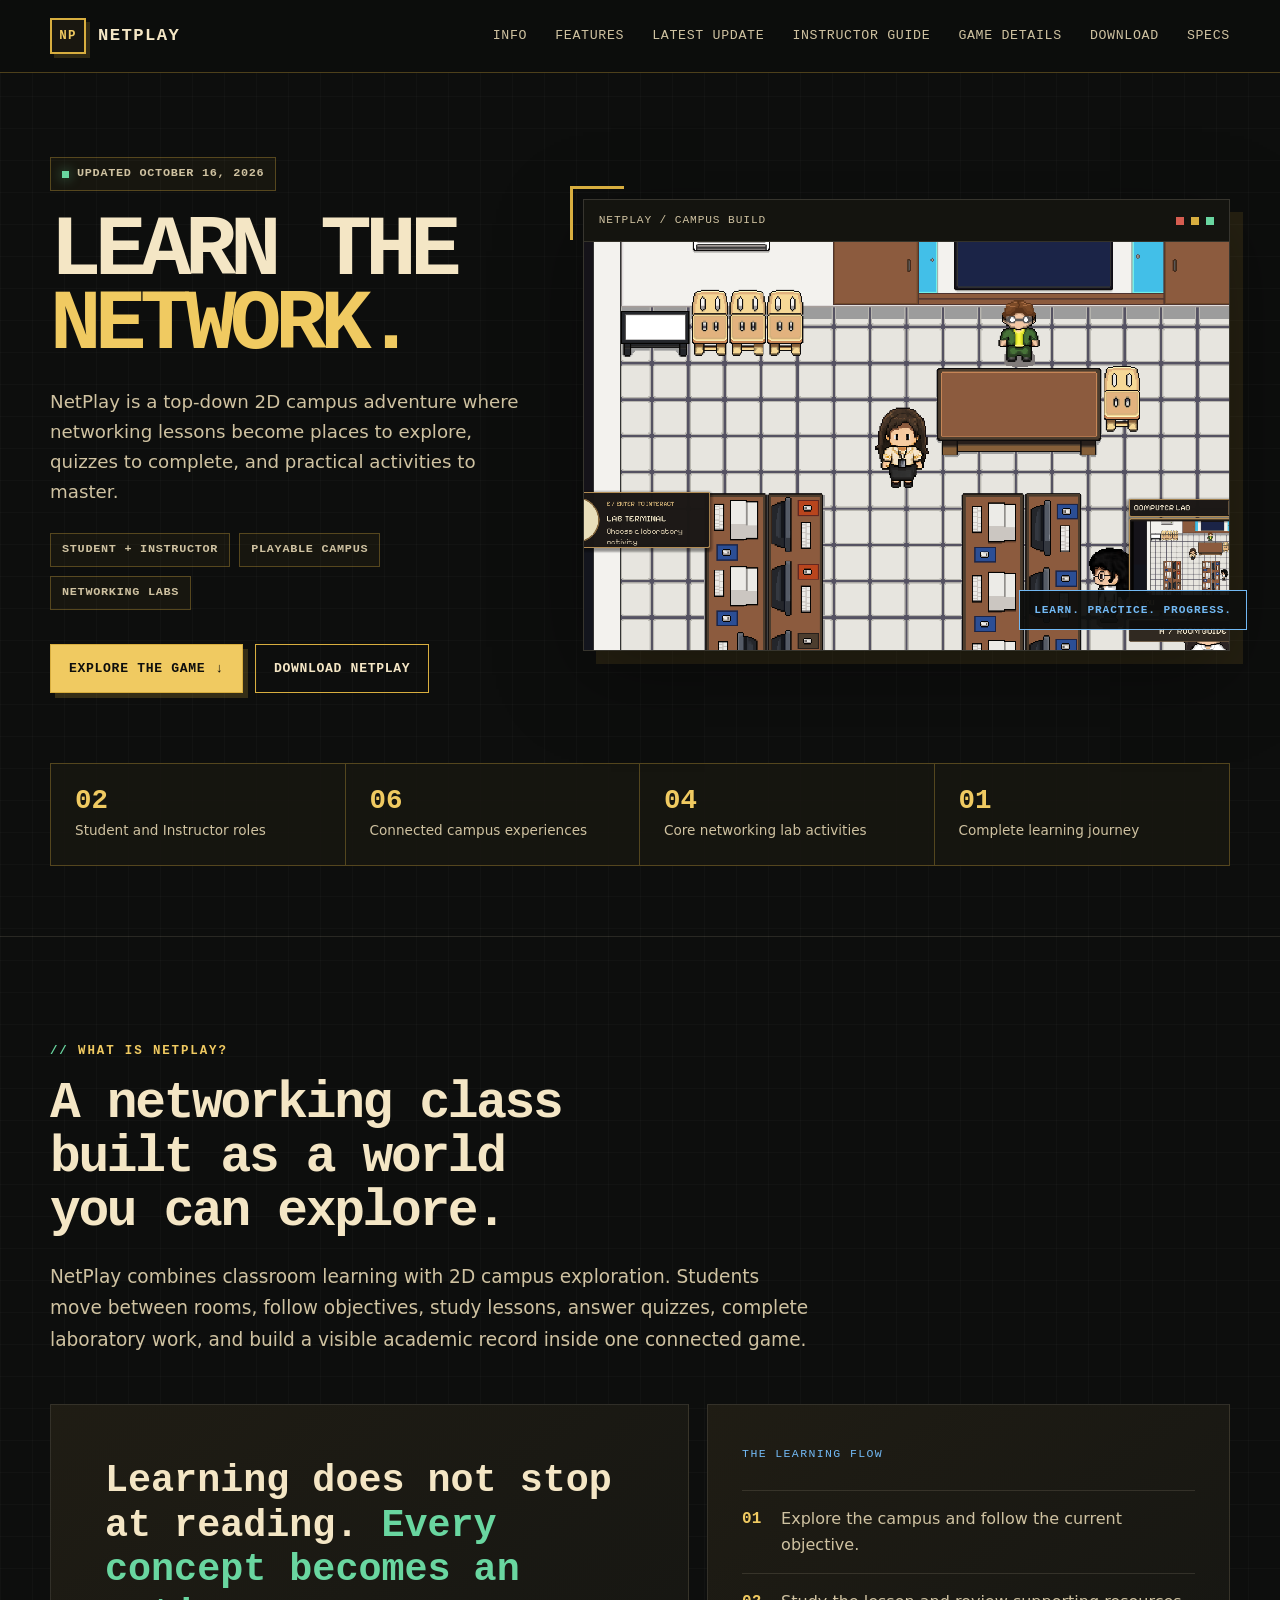
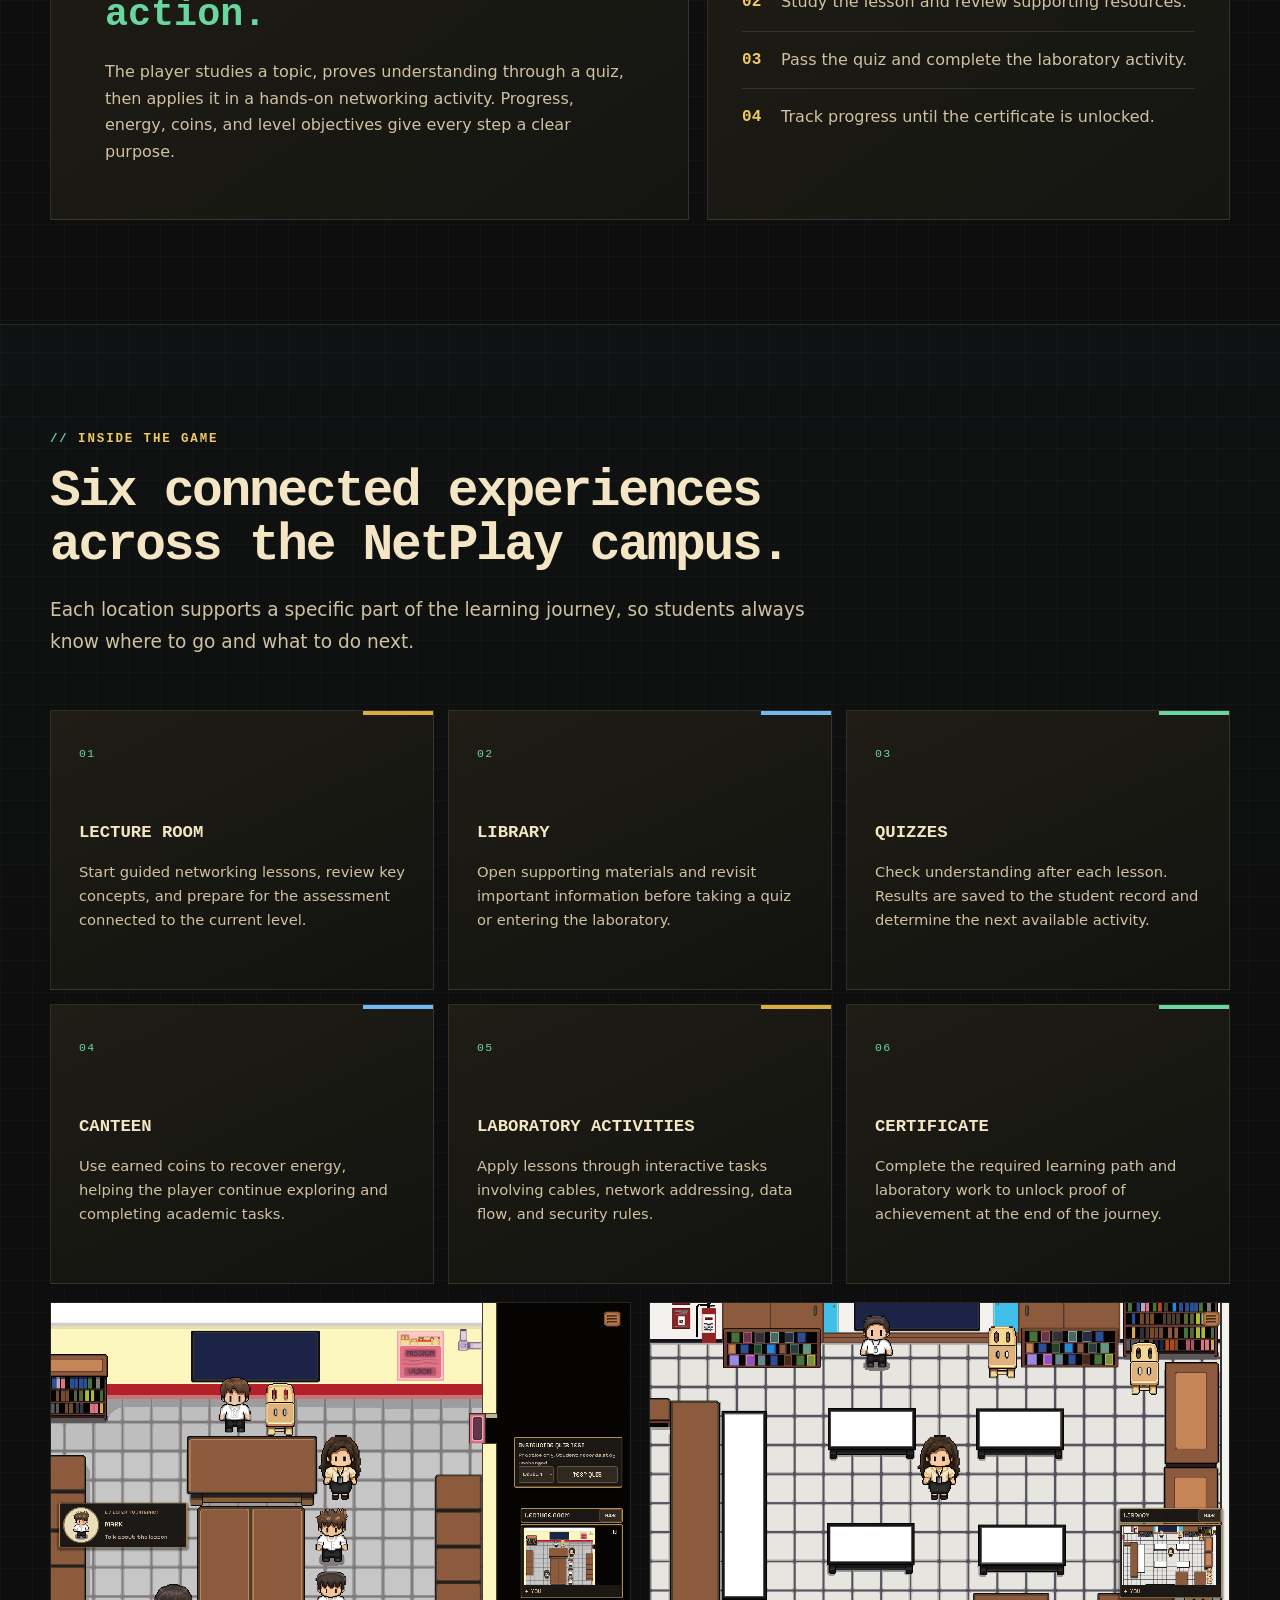
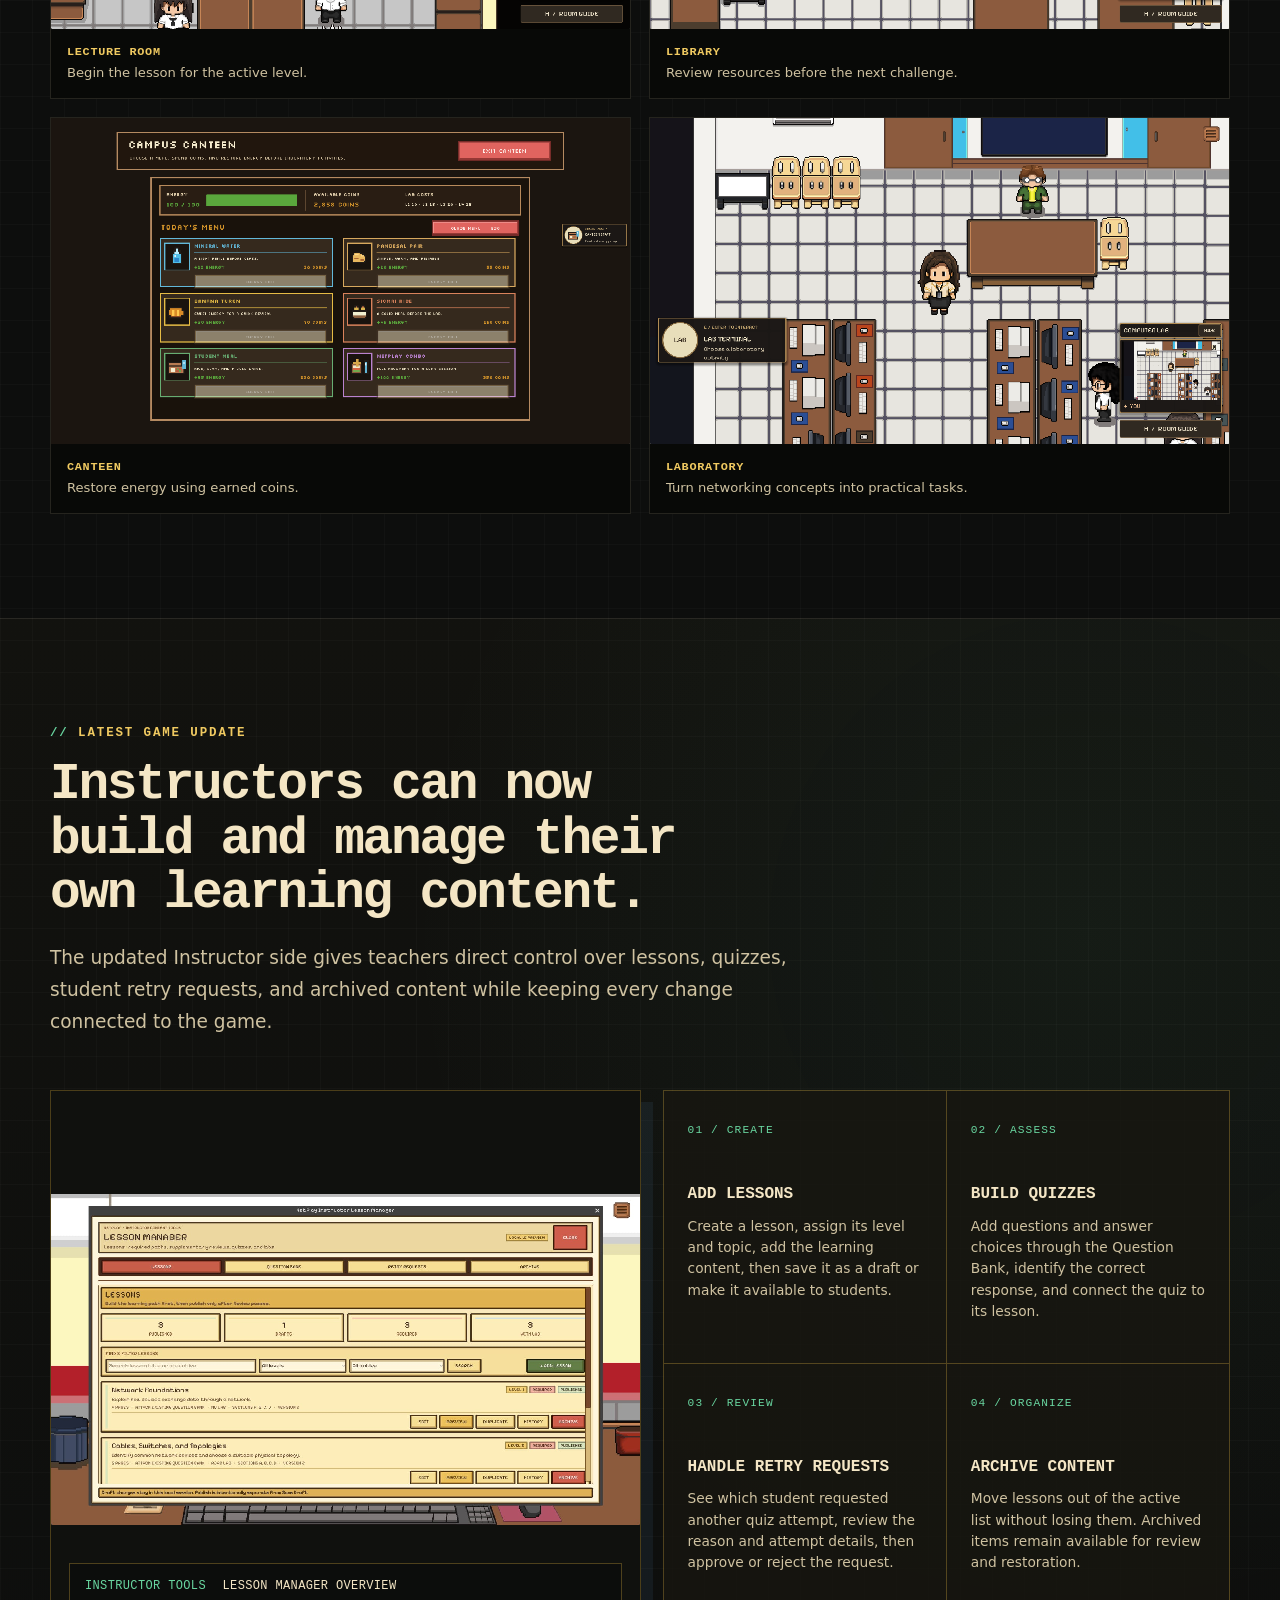
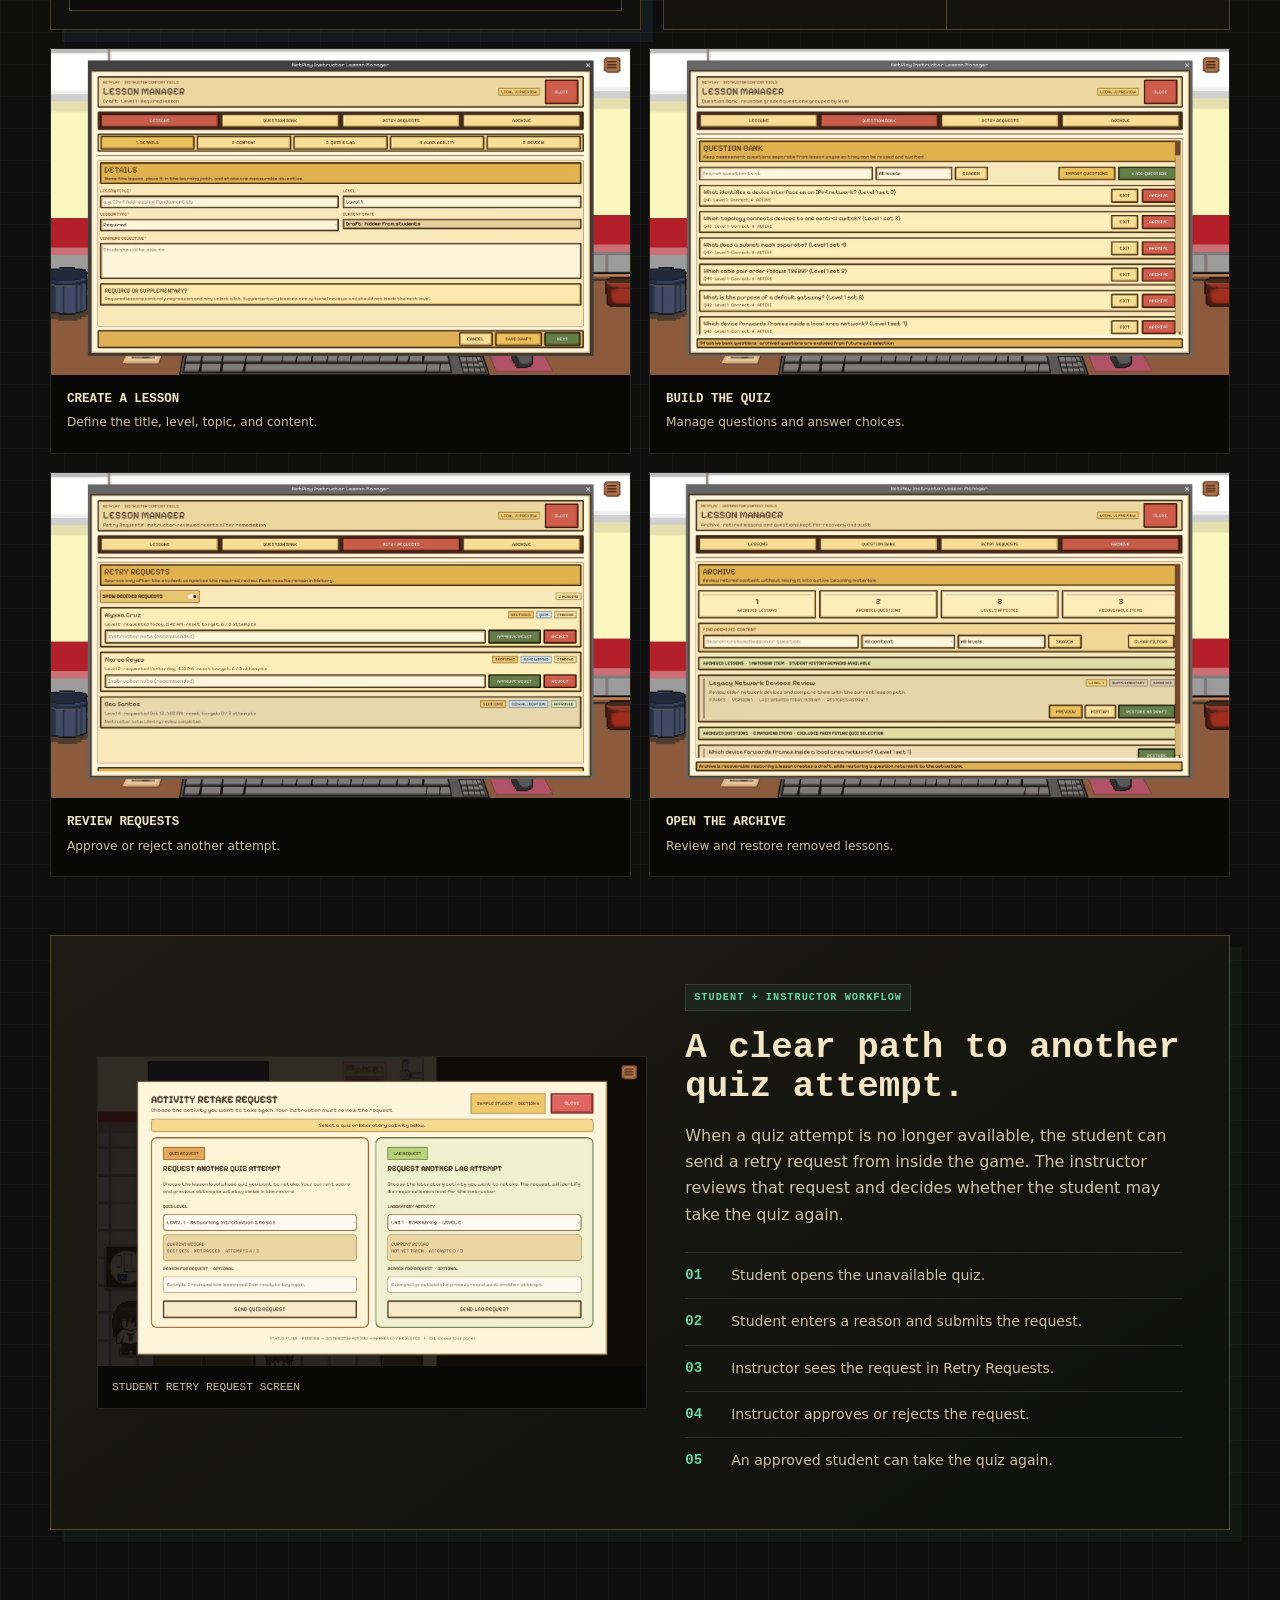
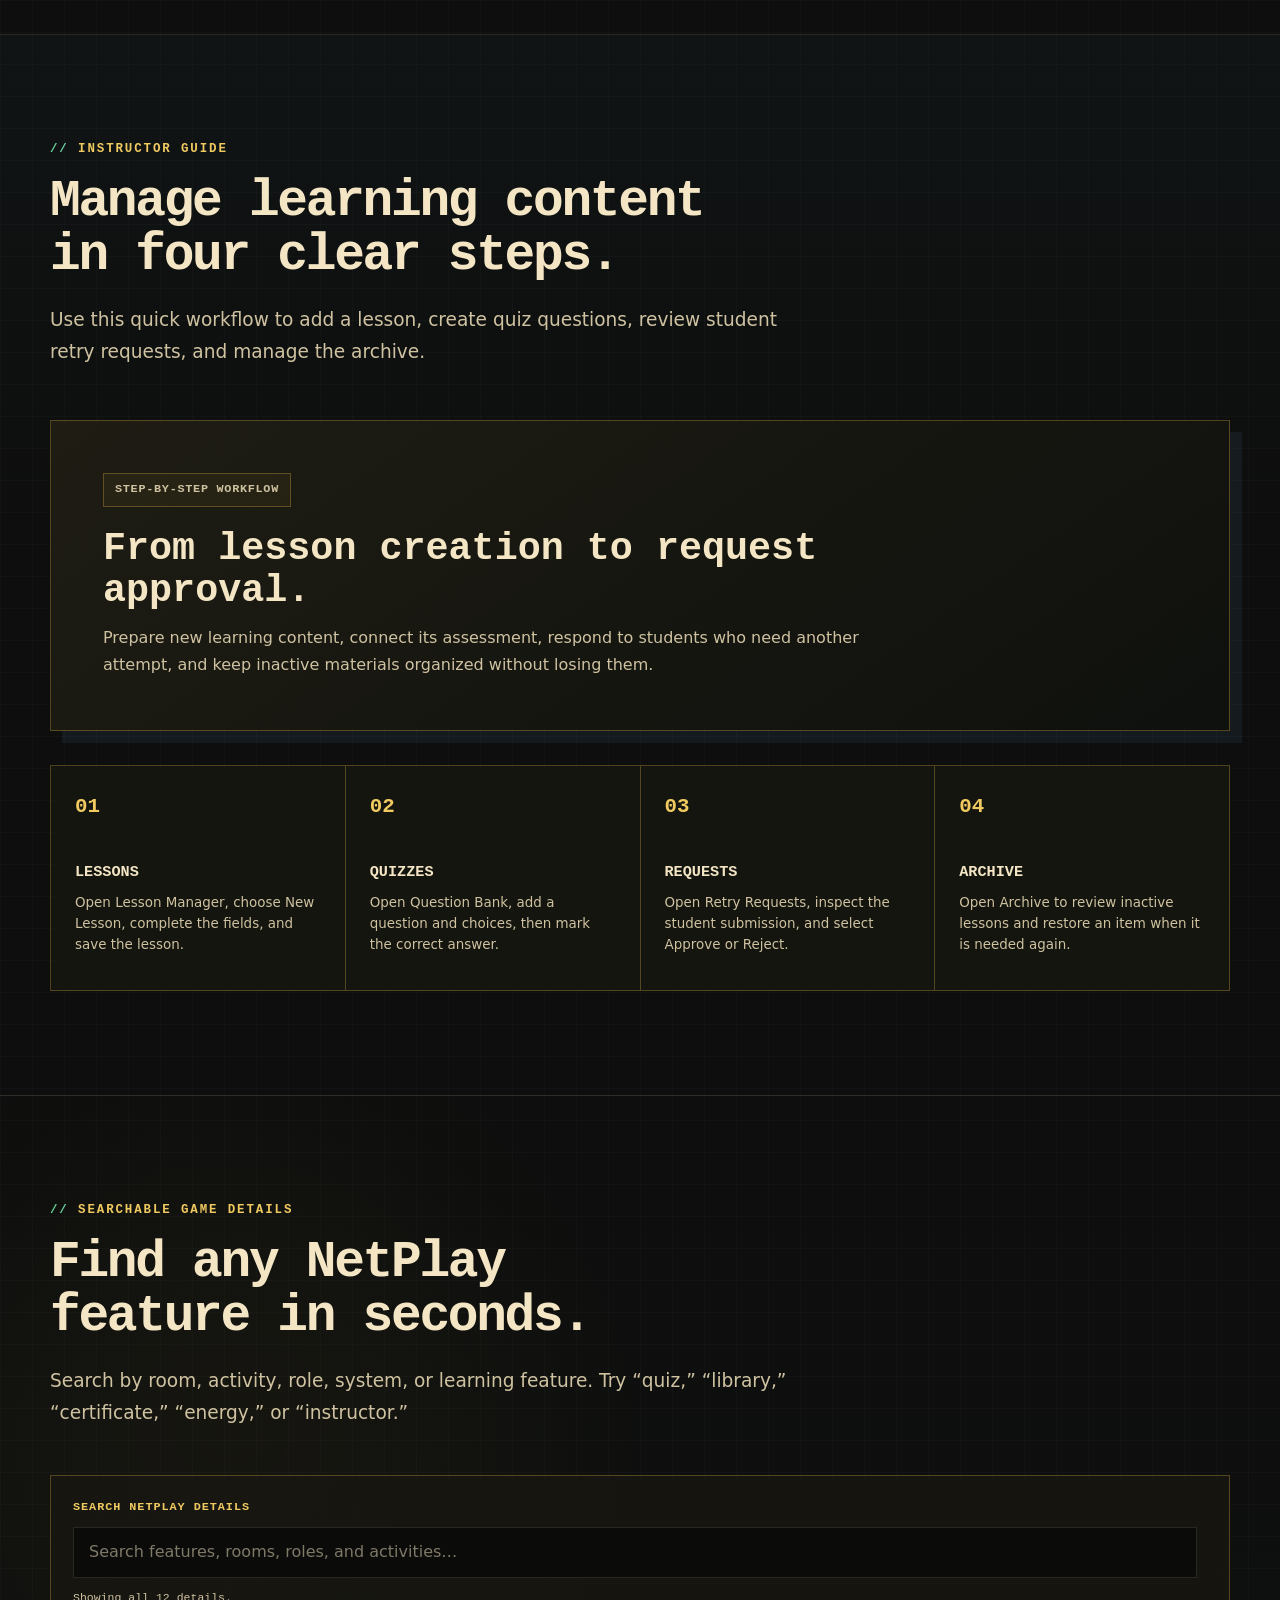
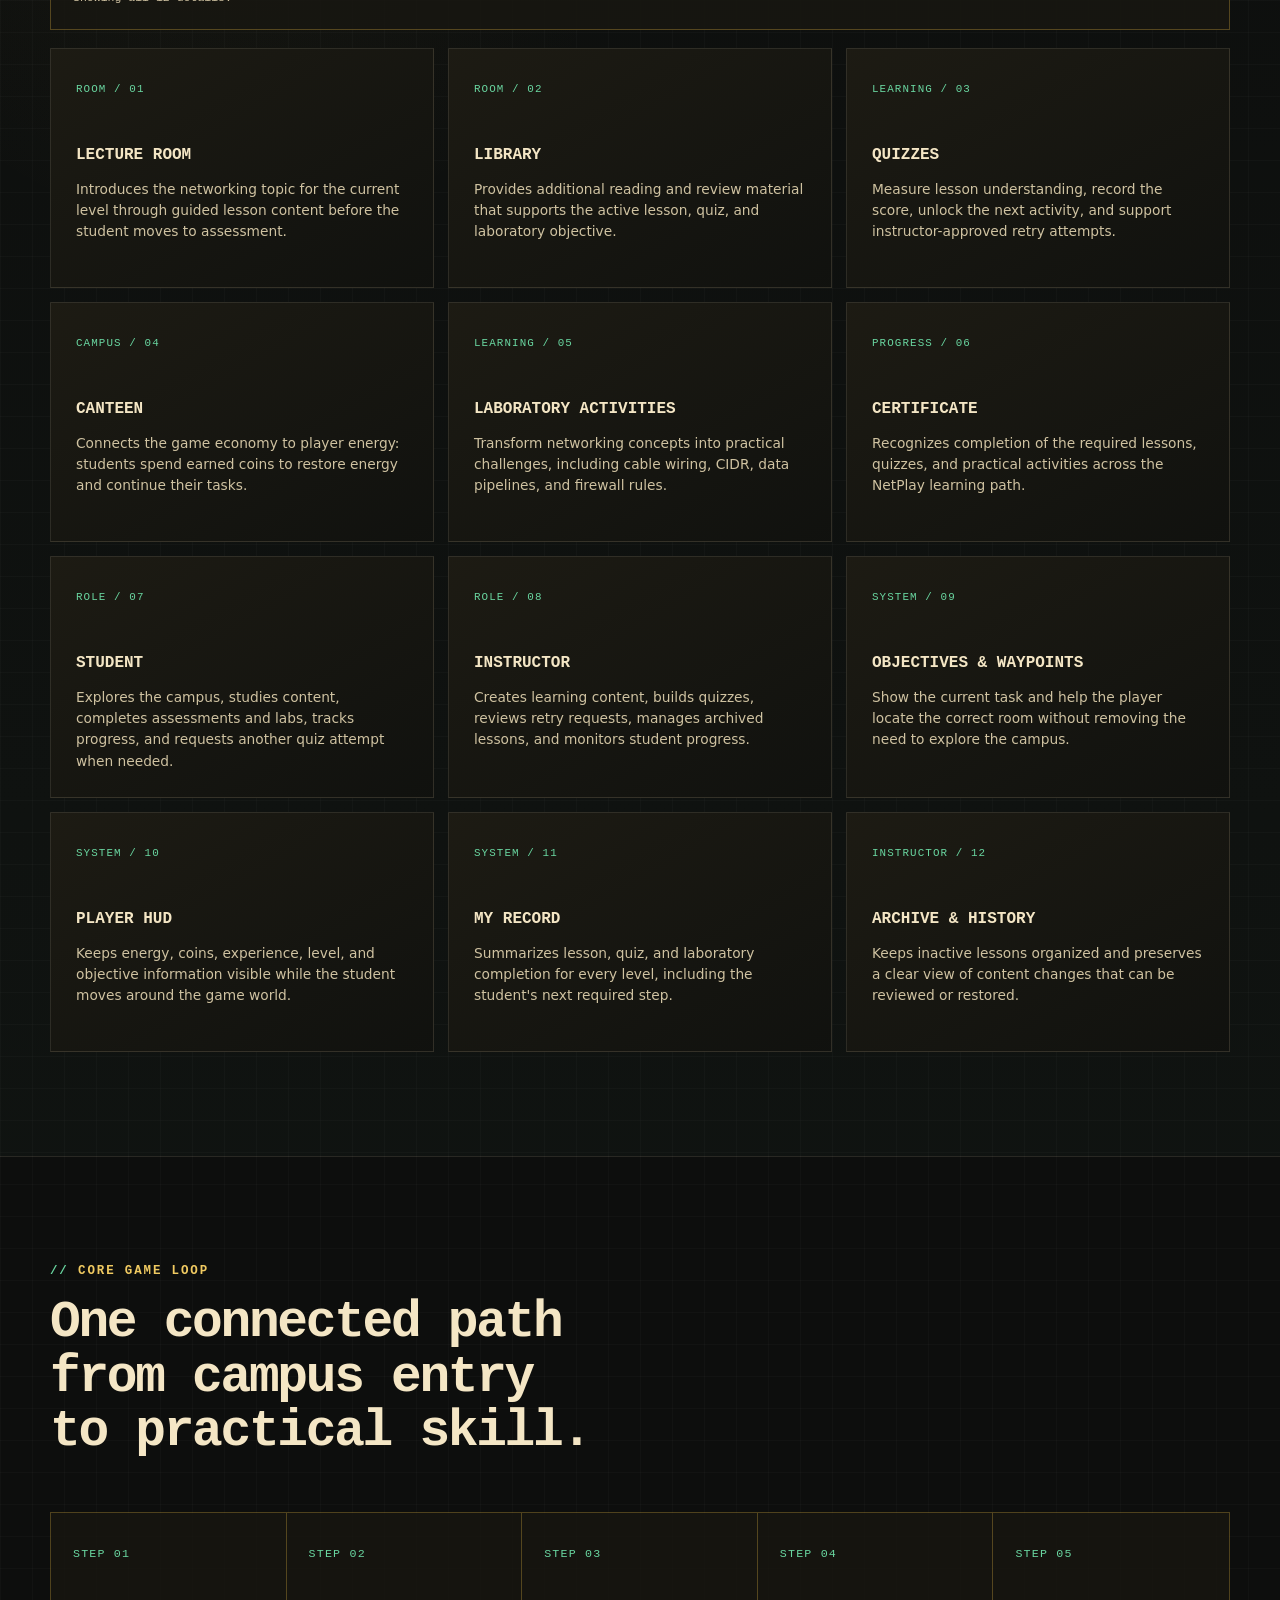
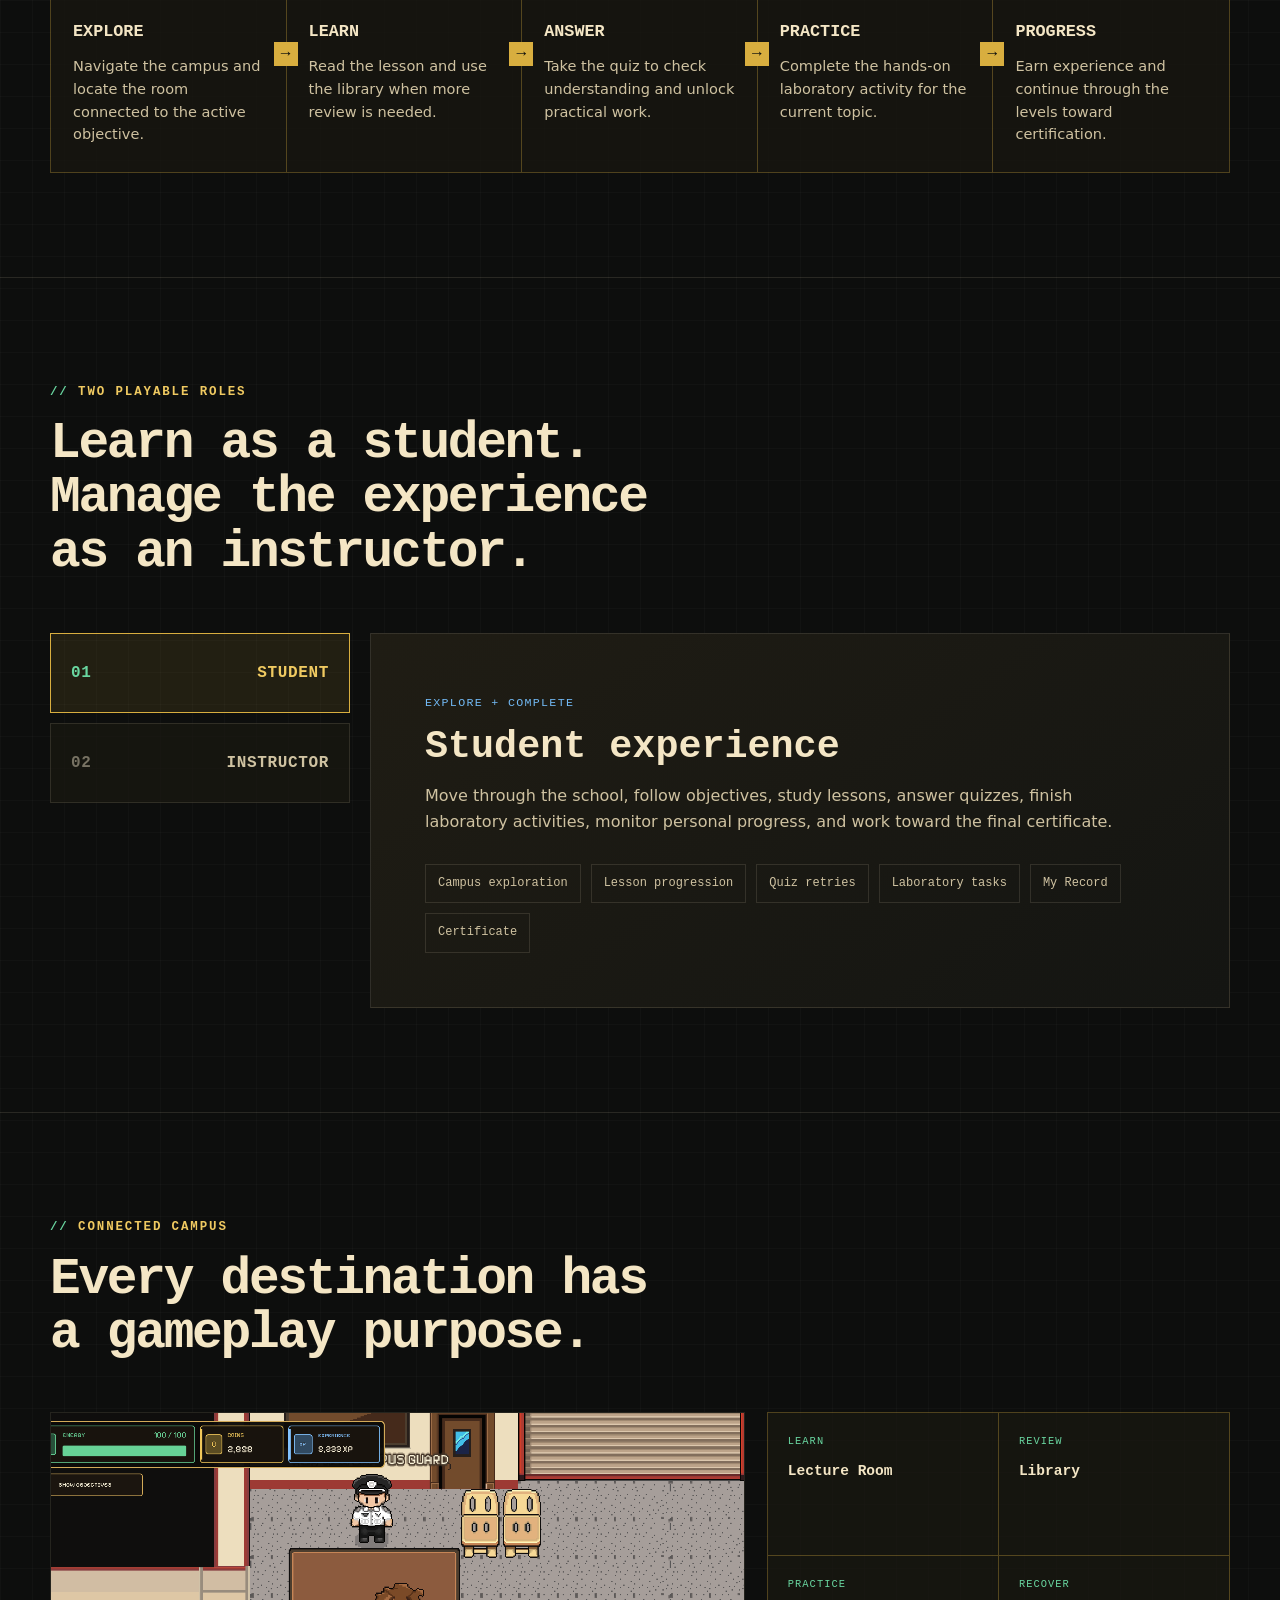
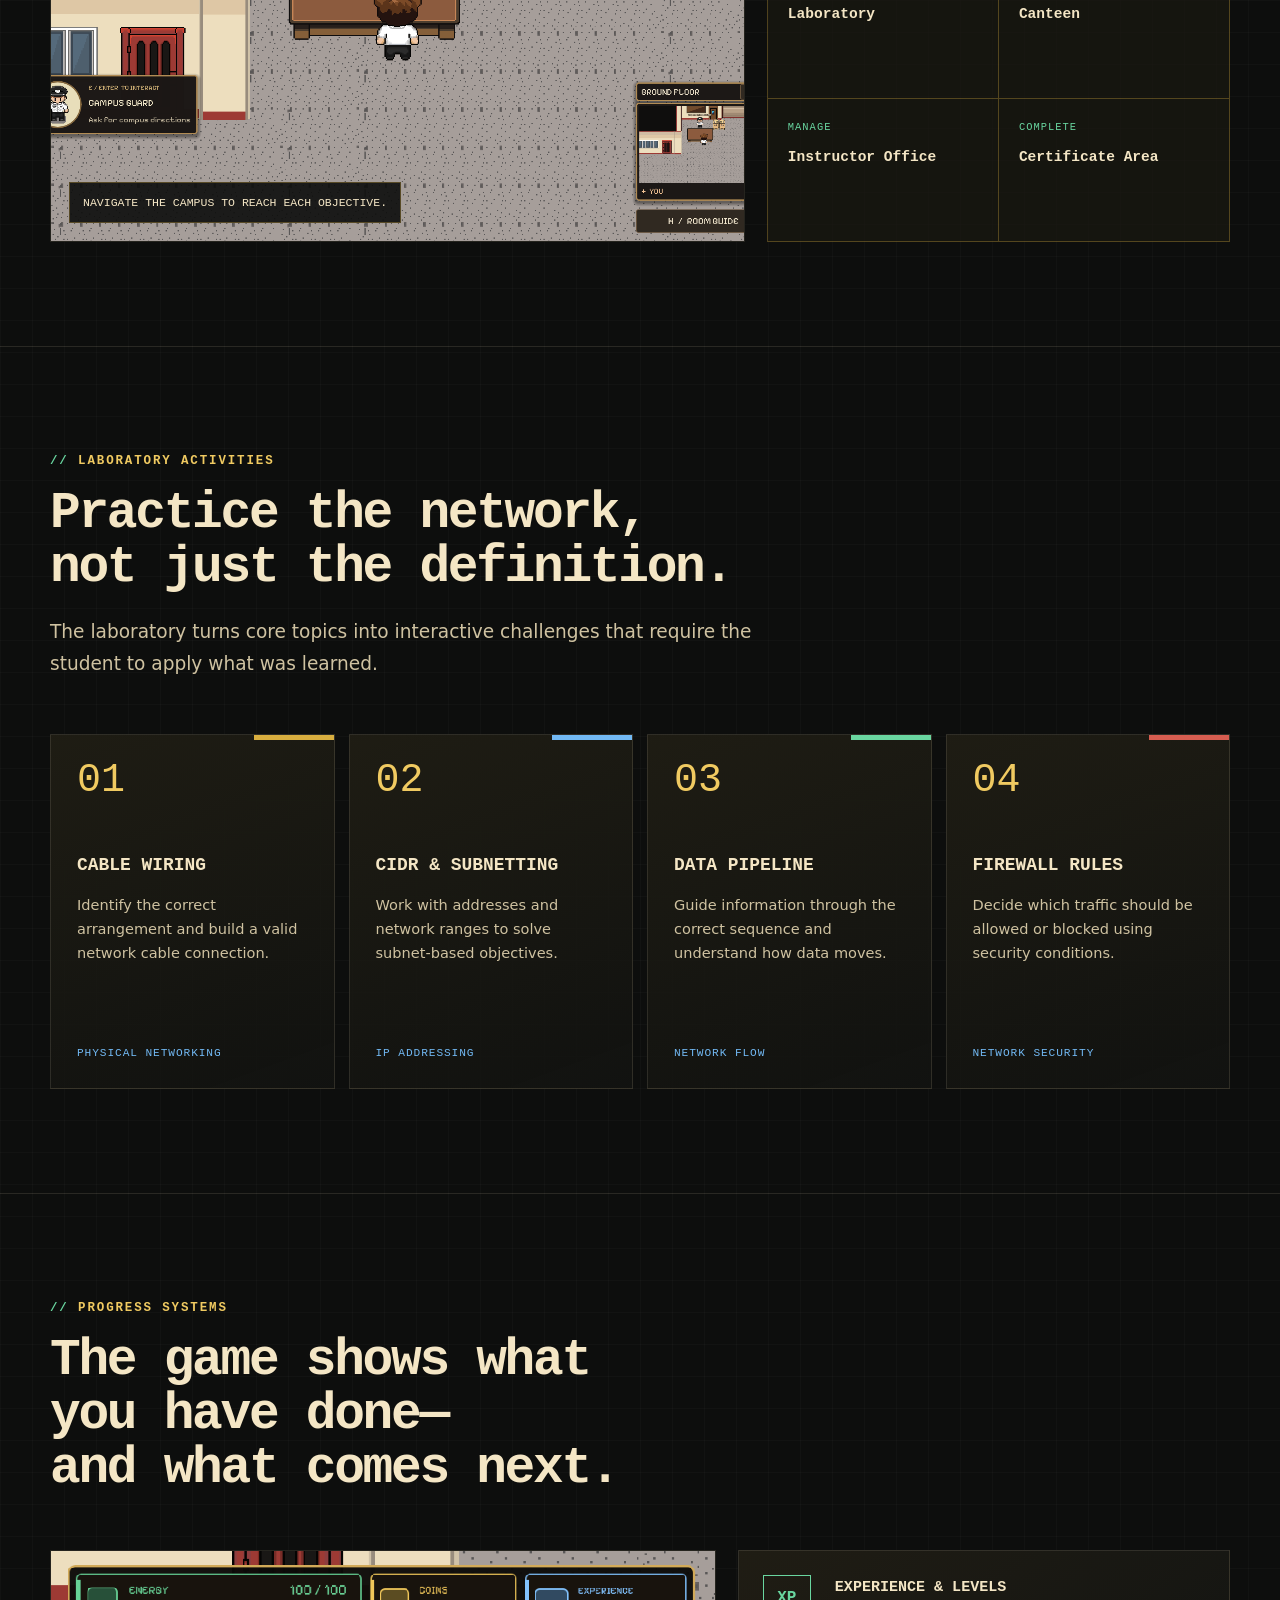
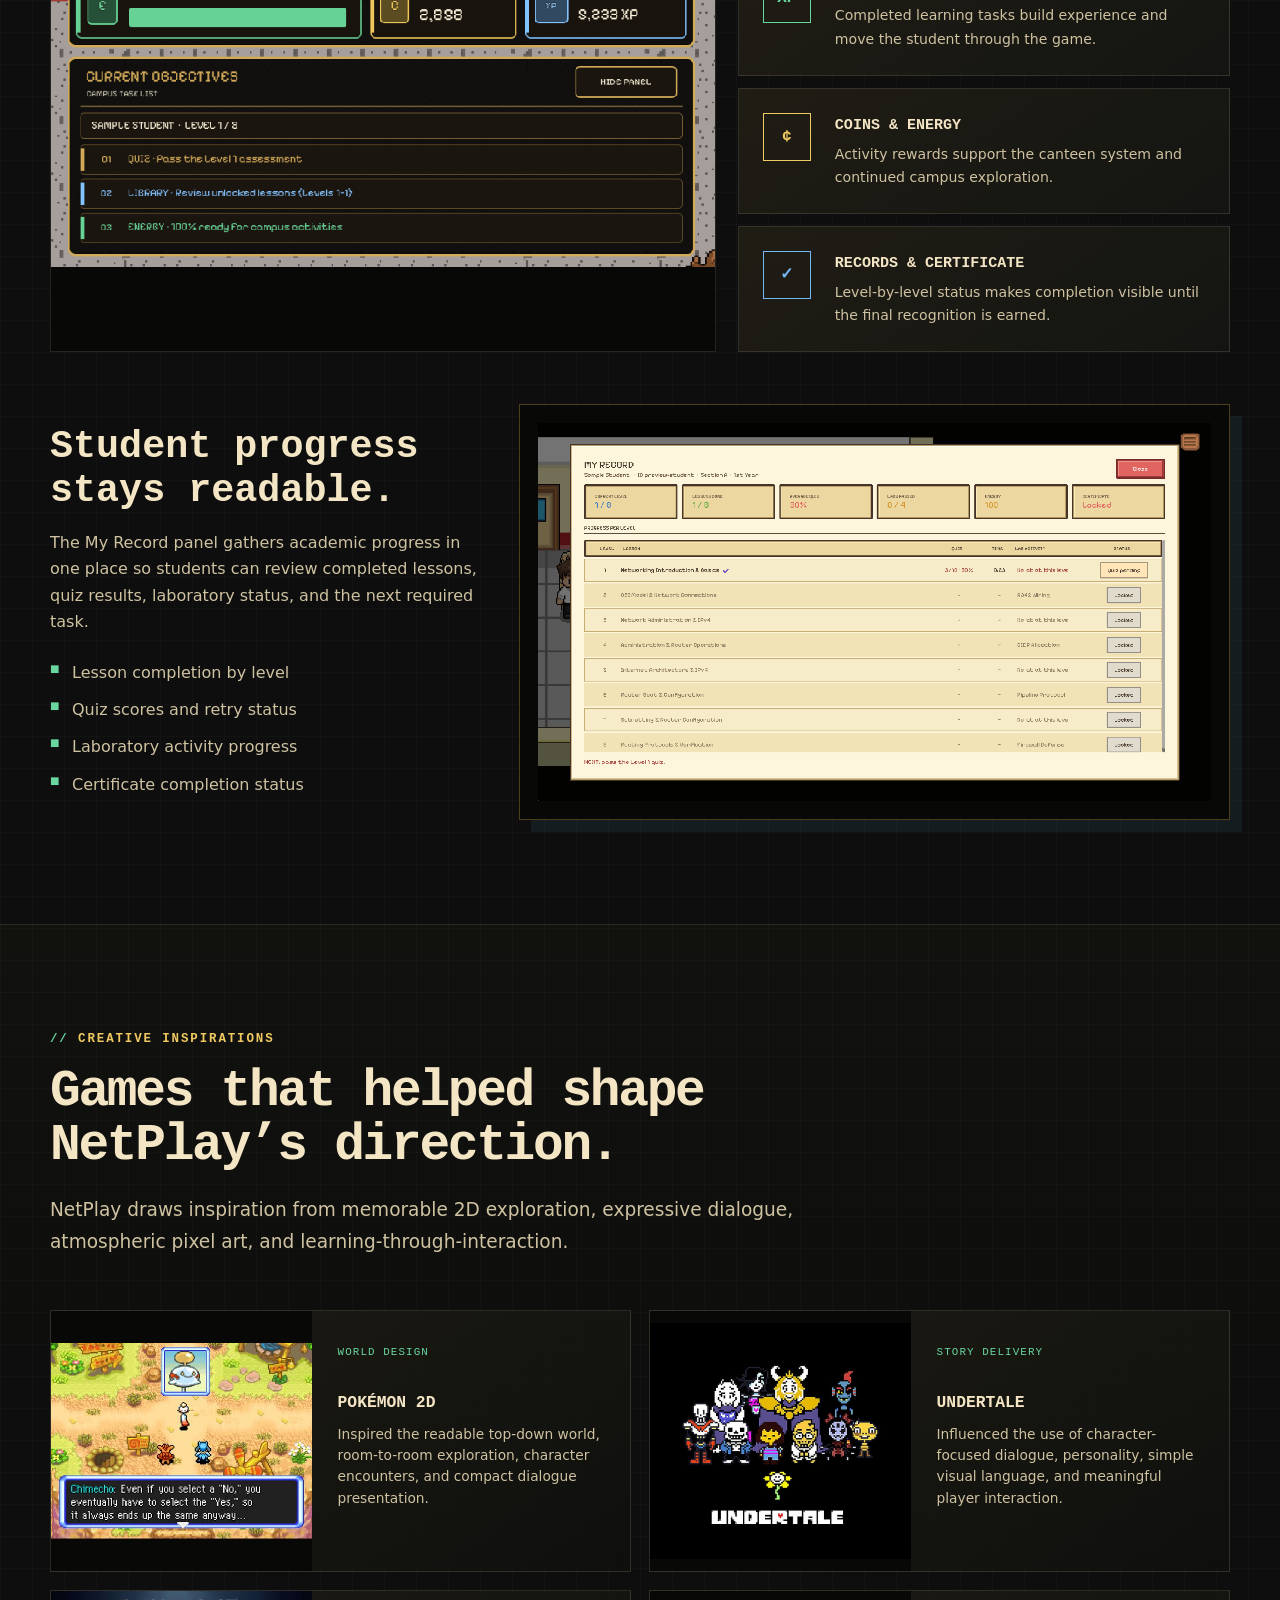
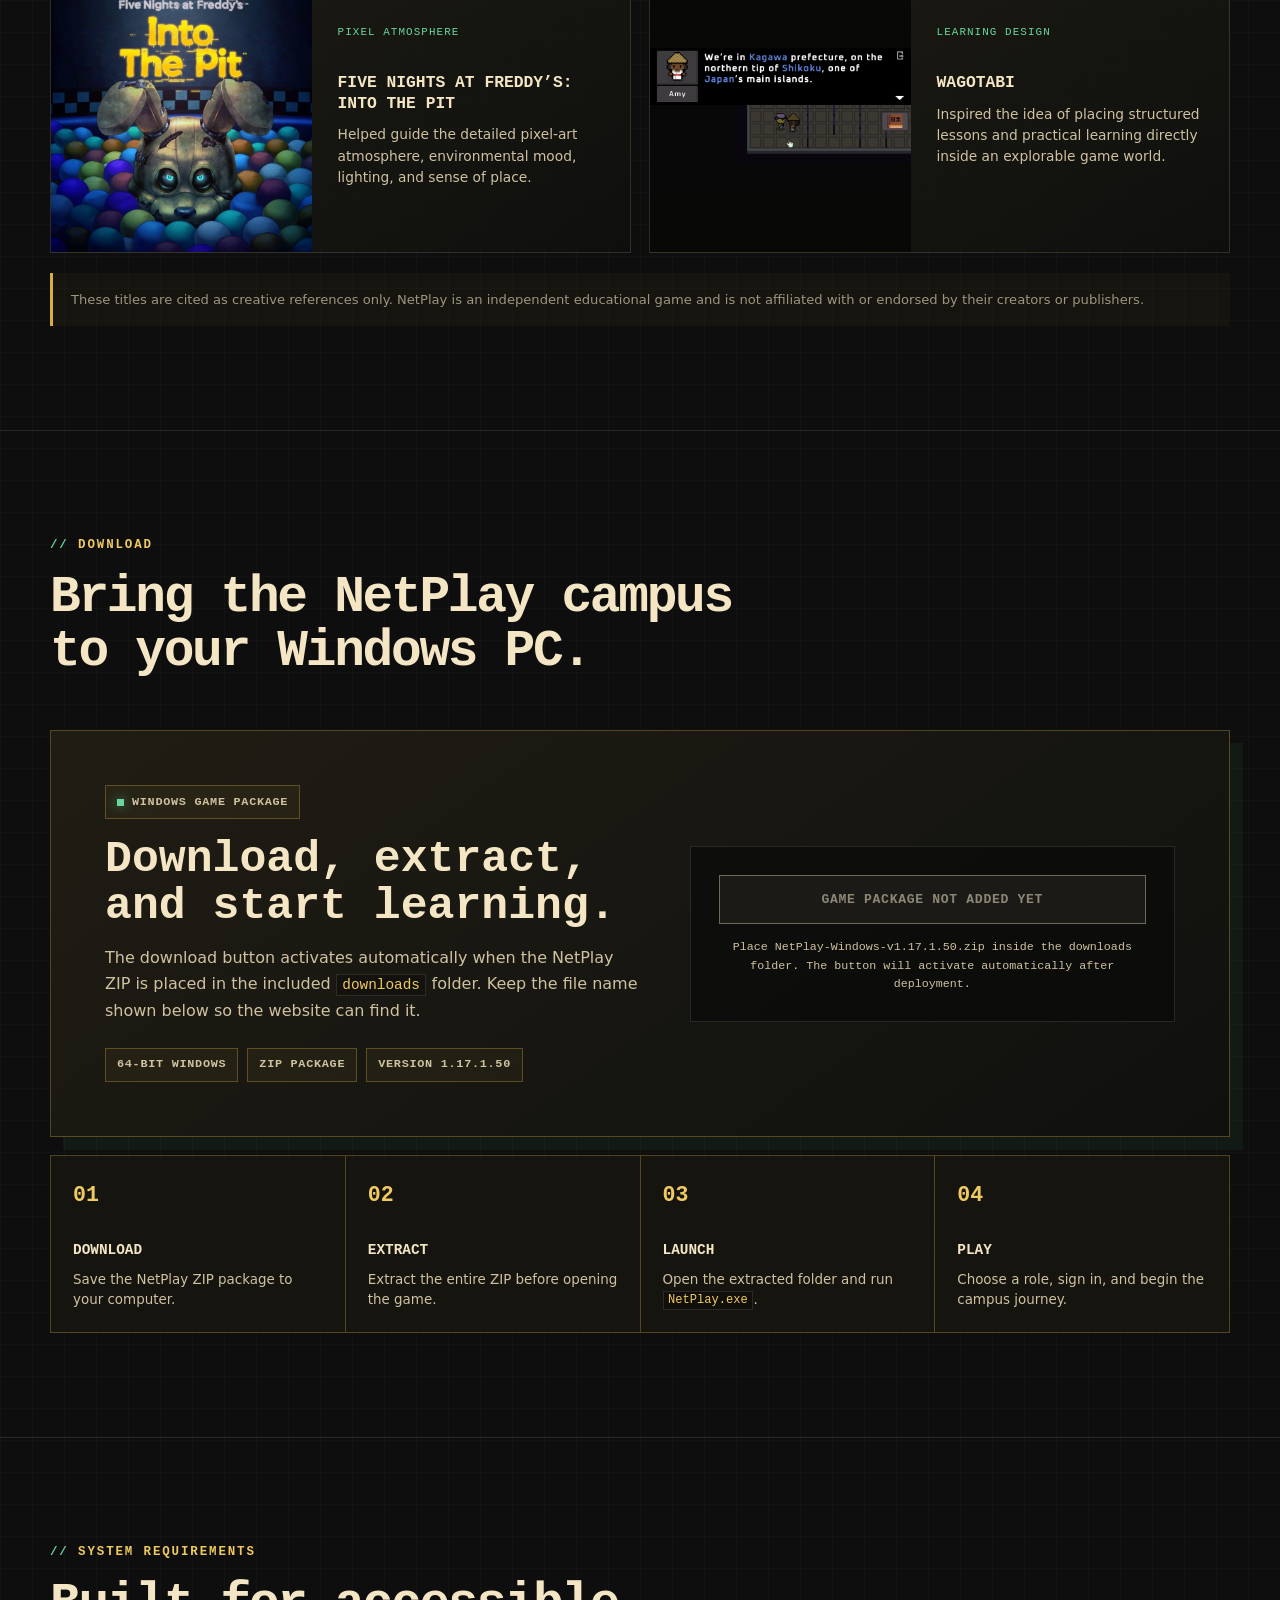
==== commit e60b8d39: "Updated Website" ====
--- a/index.html
+++ b/index.html
@@ -4,18 +4,21 @@
   <meta charset="utf-8">
   <meta name="viewport" content="width=device-width, initial-scale=1">
   <meta name="theme-color" content="#0d0e0d">
-  <meta name="description" content="Discover NetPlay, a top-down 2D campus adventure that turns computer networking lessons into playable missions, quizzes, and lab activities.">
+  <meta name="description" content="Explore NetPlay, a top-down 2D campus game that teaches computer networking through lectures, quizzes, laboratory activities, and instructor-managed learning content.">
+  <meta name="keywords" content="NetPlay, educational game, computer networking, 2D game, networking laboratory, student game, instructor tools">
   <meta name="robots" content="index, follow, max-image-preview:large">
   <meta name="application-name" content="NetPlay">
   <meta name="author" content="NetPlay Development Team">
+  <link rel="canonical" href="https://netplay-game.netlify.app/">
   <meta property="og:type" content="website">
   <meta property="og:site_name" content="NetPlay">
   <meta property="og:title" content="NetPlay — Networking Campus Adventure">
-  <meta property="og:description" content="Learn computer networking through lessons, quizzes, campus exploration, and hands-on laboratory activities.">
+  <meta property="og:description" content="Learn computer networking inside a playable 2D campus with lectures, quizzes, labs, progress tracking, and instructor tools.">
+  <meta property="og:url" content="https://netplay-game.netlify.app/">
   <meta property="og:image" content="assets/netplay-campus.png">
   <meta name="twitter:card" content="summary_large_image">
   <meta name="twitter:title" content="NetPlay — Networking Campus Adventure">
-  <meta name="twitter:description" content="A top-down 2D educational campus adventure for learning computer networking.">
+  <meta name="twitter:description" content="A top-down 2D educational campus game for learning computer networking.">
   <meta name="twitter:image" content="assets/netplay-campus.png">
   <title>NetPlay — Networking Campus Adventure</title>
   <link rel="icon" type="image/svg+xml" href="data:image/svg+xml,%3Csvg xmlns='http://www.w3.org/2000/svg' viewBox='0 0 32 32'%3E%3Crect width='32' height='32' rx='6' fill='%230d0e0d'/%3E%3Cpath d='M8 23V9h4l8 9V9h4v14h-4l-8-9v9z' fill='%23d8ae3f'/%3E%3Ccircle cx='25' cy='7' r='3' fill='%2372b9f4'/%3E%3C/svg%3E">
@@ -25,9 +28,20 @@
       "@context": "https://schema.org",
       "@type": "SoftwareApplication",
       "name": "NetPlay",
+      "url": "https://netplay-game.netlify.app/",
       "applicationCategory": "EducationalApplication",
       "operatingSystem": "Windows 10, Windows 11",
-      "description": "A top-down 2D campus adventure that teaches computer networking through lessons, quizzes, exploration, and laboratory activities.",
+      "description": "A top-down 2D campus game that teaches computer networking through lectures, quizzes, exploration, and laboratory activities.",
+      "featureList": [
+        "Lecture rooms and guided lessons",
+        "Library learning resources",
+        "Quizzes with retry requests",
+        "Canteen energy recovery",
+        "Interactive networking laboratory activities",
+        "Student completion certificates",
+        "Instructor-created lessons and quizzes",
+        "Instructor request review and content archive"
+      ],
       "offers": {
         "@type": "Offer",
         "price": "0",
@@ -38,16 +52,17 @@
 </head>
 <body>
   <a class="skip-link" href="#main">Skip to content</a>
+
   <header class="site-header">
     <nav class="nav-shell" aria-label="Primary navigation">
       <a class="brand" href="#top" aria-label="NetPlay home"><span class="brand-mark">NP</span><span>NetPlay</span></a>
       <button class="menu-button" type="button" aria-expanded="false" aria-controls="nav-links" aria-label="Open navigation">☰</button>
       <div class="nav-links" id="nav-links">
         <a href="#about">Info</a>
-        <a href="#patch-notes">Patch Notes</a>
-        <a href="#demo">Demo</a>
-        <a href="#campus">Campus</a>
-        <a href="#labs">Labs</a>
+        <a href="#features">Features</a>
+        <a href="#update">Latest Update</a>
+        <a href="#guide">Instructor Guide</a>
+        <a href="#details">Game Details</a>
         <a href="#download">Download</a>
         <a href="#specs">Specs</a>
       </div>
@@ -59,119 +74,180 @@
       <div class="shell">
         <div class="hero-grid">
           <div class="hero-copy-block reveal">
-            <span class="tag"><span class="tag-dot"></span> Updated October 9, 2026</span>
+            <span class="tag"><span class="tag-dot"></span> Updated October 16, 2026</span>
             <h1>Learn the <span>network.</span></h1>
-            <p class="hero-copy">NetPlay is a top-down 2D campus adventure where BSIT students learn computer networking through lessons, quizzes, exploration, and hands-on lab missions.</p>
+            <p class="hero-copy">NetPlay is a top-down 2D campus adventure where networking lessons become places to explore, quizzes to complete, and practical activities to master.</p>
             <div class="hero-tags" aria-label="Game highlights">
-              <span class="tag">2 playable roles</span>
-              <span class="tag">Campus exploration</span>
+              <span class="tag">Student + Instructor</span>
+              <span class="tag">Playable campus</span>
               <span class="tag">Networking labs</span>
             </div>
             <div class="hero-actions">
-              <a class="button button-primary" href="#demo">How to play <span aria-hidden="true">↓</span></a>
-              <a class="button button-secondary" href="#download">Download build</a>
+              <a class="button button-primary" href="#features">Explore the game <span aria-hidden="true">↓</span></a>
+              <a class="button button-secondary" href="#download">Download NetPlay</a>
             </div>
           </div>
 
           <figure class="game-window reveal">
             <div class="pixel-corner" aria-hidden="true"></div>
             <div class="window-bar"><span>NETPLAY / CAMPUS BUILD</span><span class="window-dots" aria-hidden="true"><i></i><i></i><i></i></span></div>
-            <img src="assets/netplay-lab-room.png" alt="Updated NetPlay laboratory room showing the player HUD and multiple computer stations">
-            <figcaption class="screen-caption">Latest laboratory build</figcaption>
+            <img src="assets/netplay-lab-room.png" alt="NetPlay laboratory room with the player HUD and computer stations">
+            <figcaption class="screen-caption">Learn. Practice. Progress.</figcaption>
           </figure>
         </div>
 
         <div class="stat-strip reveal" aria-label="NetPlay at a glance">
           <div class="stat"><strong>02</strong><span>Student and Instructor roles</span></div>
+          <div class="stat"><strong>06</strong><span>Connected campus experiences</span></div>
           <div class="stat"><strong>04</strong><span>Core networking lab activities</span></div>
-          <div class="stat"><strong>09</strong><span>Campus locations to connect</span></div>
-          <div class="stat"><strong>01</strong><span>Continuous learning adventure</span></div>
+          <div class="stat"><strong>01</strong><span>Complete learning journey</span></div>
         </div>
       </div>
     </section>
 
     <section class="section section-rule" id="about">
       <div class="shell">
-        <p class="eyebrow reveal">Game overview</p>
-        <h2 class="section-heading reveal">A networking class you can walk through.</h2>
-        <p class="section-intro reveal">Instead of keeping every activity inside a normal menu, NetPlay places the learning experience inside a connected school campus. Every room has a purpose, and every task moves the player forward.</p>
+        <p class="eyebrow reveal">What is NetPlay?</p>
+        <h2 class="section-heading reveal">A networking class built as a world you can explore.</h2>
+        <p class="section-intro reveal">NetPlay combines classroom learning with 2D campus exploration. Students move between rooms, follow objectives, study lessons, answer quizzes, complete laboratory work, and build a visible academic record inside one connected game.</p>
 
         <div class="mission-grid">
           <article class="mission-card reveal">
-            <h3>Explore, learn, and apply each concept in the <span class="highlight">same playable world.</span></h3>
-            <p>The student enters lectures, completes quizzes, unlocks practical activities, and uses campus services while building progress. The instructor can monitor records and manage the academic side of the experience.</p>
+            <h3>Learning does not stop at reading. <span class="highlight">Every concept becomes an action.</span></h3>
+            <p>The player studies a topic, proves understanding through a quiz, then applies it in a hands-on networking activity. Progress, energy, coins, and level objectives give every step a clear purpose.</p>
           </article>
-          <aside class="brief-card reveal" aria-label="Core design goals">
-            <span class="label">Core design goals</span>
+          <aside class="brief-card reveal" aria-label="NetPlay learning flow">
+            <span class="label">The learning flow</span>
             <ol class="brief-list">
-              <li><b>01</b><span>Make networking concepts easier to understand through interaction.</span></li>
-              <li><b>02</b><span>Connect lectures, quizzes, and laboratory work in one clear flow.</span></li>
-              <li><b>03</b><span>Give students visible progress while instructors see useful records.</span></li>
+              <li><b>01</b><span>Explore the campus and follow the current objective.</span></li>
+              <li><b>02</b><span>Study the lesson and review supporting resources.</span></li>
+              <li><b>03</b><span>Pass the quiz and complete the laboratory activity.</span></li>
+              <li><b>04</b><span>Track progress until the certificate is unlocked.</span></li>
             </ol>
           </aside>
         </div>
       </div>
     </section>
 
-    <section class="section section-rule latest-section" id="patch-notes">
-      <div class="shell">
-        <p class="eyebrow reveal">Patch notes / Build history</p>
-        <h2 class="section-heading reveal">See what changed in every NetPlay prototype update.</h2>
-        <p class="section-intro reveal">Each release note summarizes the features, interface improvements, and fixes already included in the current frontend prototype.</p>
-
-        <article class="patch-release patch-release-current reveal" aria-labelledby="patch-october-title">
-          <header class="patch-release-header">
-            <div>
-              <span class="patch-version">Prototype Build</span>
-              <h3 id="patch-october-title">Waypoint and account workflow update</h3>
-              <time datetime="2026-10-03">October 10, 2026</time>
-            </div>
-            <span class="patch-current">Latest</span>
-          </header>
-
-          <div class="patch-change-grid">
-            <section class="patch-change">
-              <span class="patch-label patch-added">Added</span>
-              <h4>Objective waypoint guidance</h4>
-              <p>Student and Instructor roles can use waypoint guidance for active objectives, making destinations easier to locate without automatically moving the player.</p>
-            </section>
-            <section class="patch-change">
-              <span class="patch-label patch-changed">Changed</span>
-              <h4>Clearer student account workflow</h4>
-              <p>The Students tab now focuses on viewing and refreshing account records. Manual roster additions remain under Enrolled, so the duplicate Add Student action was removed.</p>
-            </section>
-          </div>
-        </article>
-
-        <div class="previous-release-heading reveal">
-          <div>
-            <span class="patch-version">Previous Build</span>
-            <h3>Interface and reporting update</h3>
-          </div>
-          <time datetime="2026-09-26">September 26, 2026</time>
-        </div>
-        <p class="previous-release-copy reveal">This build improved both playable roles. Students gained more natural laboratory access and cleaner progress views, while instructors received a clearer reports screen and frontend record export controls.</p>
-
-        <div class="latest-layout">
+    <section class="section section-rule experiences-section" id="features">
+      <div class="shell">
+        <p class="eyebrow reveal">Inside the game</p>
+        <h2 class="section-heading reveal">Six connected experiences across the NetPlay campus.</h2>
+        <p class="section-intro reveal">Each location supports a specific part of the learning journey, so students always know where to go and what to do next.</p>
+
+        <div class="experience-grid">
+          <article class="experience-card reveal"><span class="experience-icon">01</span><h3>Lecture Room</h3><p>Start guided networking lessons, review key concepts, and prepare for the assessment connected to the current level.</p></article>
+          <article class="experience-card reveal"><span class="experience-icon">02</span><h3>Library</h3><p>Open supporting materials and revisit important information before taking a quiz or entering the laboratory.</p></article>
+          <article class="experience-card reveal"><span class="experience-icon">03</span><h3>Quizzes</h3><p>Check understanding after each lesson. Results are saved to the student record and determine the next available activity.</p></article>
+          <article class="experience-card reveal"><span class="experience-icon">04</span><h3>Canteen</h3><p>Use earned coins to recover energy, helping the player continue exploring and completing academic tasks.</p></article>
+          <article class="experience-card reveal"><span class="experience-icon">05</span><h3>Laboratory Activities</h3><p>Apply lessons through interactive tasks involving cables, network addressing, data flow, and security rules.</p></article>
+          <article class="experience-card reveal"><span class="experience-icon">06</span><h3>Certificate</h3><p>Complete the required learning path and laboratory work to unlock proof of achievement at the end of the journey.</p></article>
+        </div>
+
+        <div class="experience-showcase">
+          <figure class="reveal"><img src="assets/lecture-room.png" alt="NetPlay lecture room inside the campus"><figcaption><span>Lecture Room</span> Begin the lesson for the active level.</figcaption></figure>
+          <figure class="reveal"><img src="assets/library-room.png" alt="NetPlay library room with bookshelves and study areas"><figcaption><span>Library</span> Review resources before the next challenge.</figcaption></figure>
+          <figure class="reveal"><img src="assets/canteen.png" alt="NetPlay canteen where students can recover energy"><figcaption><span>Canteen</span> Restore energy using earned coins.</figcaption></figure>
+          <figure class="reveal"><img src="assets/netplay-lab-room.png" alt="NetPlay laboratory with multiple computer stations"><figcaption><span>Laboratory</span> Turn networking concepts into practical tasks.</figcaption></figure>
+        </div>
+      </div>
+    </section>
+
+    <section class="section section-rule update-section" id="update">
+      <div class="shell">
+        <p class="eyebrow reveal">Latest game update</p>
+        <h2 class="section-heading reveal">Instructors can now build and manage their own learning content.</h2>
+        <p class="section-intro reveal">The updated Instructor side gives teachers direct control over lessons, quizzes, student retry requests, and archived content while keeping every change connected to the game.</p>
+
+        <div class="update-overview">
           <figure class="latest-feature reveal">
-            <img src="assets/netplay-admin-dashboard.png" alt="Updated NetPlay instructor dashboard with reports and analytics">
-            <figcaption><span>Instructor view</span> Updated reports and analytics dashboard</figcaption>
+            <img src="assets/lesson-dashboard.jpg" alt="NetPlay Instructor Lesson Manager dashboard">
+            <figcaption><span>Instructor tools</span> Lesson Manager overview</figcaption>
           </figure>
-
-          <div class="update-list reveal" aria-label="September 26 patch details">
-            <article><b>01</b><div><span class="patch-label patch-changed">Changed</span><h3>All lab computers are usable</h3><p>Laboratory activities can now be opened from the computer stations around the room instead of requiring one fixed position.</p></div></article>
-            <article><b>02</b><div><span class="patch-label patch-fixed">Fixed</span><h3>Cleaner interaction prompts</h3><p>Unneeded ENTER text was removed from the student and instructor screens, while the contextual room guide remains available.</p></div></article>
-            <article><b>03</b><div><span class="patch-label patch-added">Added</span><h3>Filtered record export</h3><p>Instructors can prepare frontend CSV exports by year and by Section A, B, C, or D, including all-years and all-sections summaries.</p></div></article>
-            <article><b>04</b><div><span class="patch-label patch-added">Added</span><h3>Student record overlay</h3><p>The My Record panel presents level, lessons, quiz results, lab progress, energy, and certificate status without overlapping the gameplay HUD.</p></div></article>
-            <article><b>05</b><div><span class="patch-label patch-changed">Improved</span><h3>Polished settings panel</h3><p>Resolution, fullscreen mode, and audio controls now use a cleaner layout with clearer Back and Apply Settings actions.</p></div></article>
-          </div>
-        </div>
-
-        <div class="latest-gallery" aria-label="Latest NetPlay screenshots">
-          <figure class="reveal"><img src="assets/netplay-export-records.png" alt="Export Student Records panel with year and section filters"><figcaption><span>01</span><div><strong>Record export</strong><small>Year, section, summary, and CSV options</small></div></figcaption></figure>
-          <figure class="reveal"><img src="assets/netplay-student-record.png" alt="Student My Record panel with progress for eight levels"><figcaption><span>02</span><div><strong>My Record</strong><small>Full student progress and next-step status</small></div></figcaption></figure>
-          <figure class="reveal"><img src="assets/netplay-settings.png" alt="Polished NetPlay settings panel"><figcaption><span>03</span><div><strong>Settings</strong><small>Display, window mode, and audio controls</small></div></figcaption></figure>
-        </div>
+          <div class="update-tool-grid">
+            <article class="update-tool reveal"><span>01 / Create</span><h3>Add lessons</h3><p>Create a lesson, assign its level and topic, add the learning content, then save it as a draft or make it available to students.</p></article>
+            <article class="update-tool reveal"><span>02 / Assess</span><h3>Build quizzes</h3><p>Add questions and answer choices through the Question Bank, identify the correct response, and connect the quiz to its lesson.</p></article>
+            <article class="update-tool reveal"><span>03 / Review</span><h3>Handle retry requests</h3><p>See which student requested another quiz attempt, review the reason and attempt details, then approve or reject the request.</p></article>
+            <article class="update-tool reveal"><span>04 / Organize</span><h3>Archive content</h3><p>Move lessons out of the active list without losing them. Archived items remain available for review and restoration.</p></article>
+          </div>
+        </div>
+
+        <div class="update-shot-grid" aria-label="Instructor update screenshots">
+          <figure class="update-shot reveal"><img src="assets/lesson-new-draft.jpg" alt="Instructor form for creating a new NetPlay lesson"><figcaption><strong>Create a lesson</strong><span>Define the title, level, topic, and content.</span></figcaption></figure>
+          <figure class="update-shot reveal"><img src="assets/question-bank.jpg" alt="NetPlay Question Bank for instructor-created quizzes"><figcaption><strong>Build the quiz</strong><span>Manage questions and answer choices.</span></figcaption></figure>
+          <figure class="update-shot reveal"><img src="assets/retry-requests.jpg" alt="Instructor list of student quiz retry requests"><figcaption><strong>Review requests</strong><span>Approve or reject another attempt.</span></figcaption></figure>
+          <figure class="update-shot reveal"><img src="assets/archive.jpg" alt="NetPlay archived lesson content list"><figcaption><strong>Open the archive</strong><span>Review and restore removed lessons.</span></figcaption></figure>
+        </div>
+
+        <div class="retry-showcase">
+          <figure class="retry-image reveal"><img src="assets/student-retry-request.jpg" alt="Student screen for requesting another quiz attempt"><figcaption>Student retry request screen</figcaption></figure>
+          <div class="retry-copy reveal">
+            <span class="patch-label patch-added">Student + Instructor workflow</span>
+            <h3>A clear path to another quiz attempt.</h3>
+            <p>When a quiz attempt is no longer available, the student can send a retry request from inside the game. The instructor reviews that request and decides whether the student may take the quiz again.</p>
+            <ol class="retry-steps-inline">
+              <li><b>01</b><span>Student opens the unavailable quiz.</span></li>
+              <li><b>02</b><span>Student enters a reason and submits the request.</span></li>
+              <li><b>03</b><span>Instructor sees the request in Retry Requests.</span></li>
+              <li><b>04</b><span>Instructor approves or rejects the request.</span></li>
+              <li><b>05</b><span>An approved student can take the quiz again.</span></li>
+            </ol>
+          </div>
+        </div>
+      </div>
+    </section>
+
+    <section class="section section-rule guide-section" id="guide">
+      <div class="shell">
+        <p class="eyebrow reveal">Instructor guide</p>
+        <h2 class="section-heading reveal">Manage learning content in four clear steps.</h2>
+        <p class="section-intro reveal">Use this quick workflow to add a lesson, create quiz questions, review student retry requests, and manage the archive.</p>
+
+        <div class="guide-overview reveal">
+          <span class="tag">Step-by-step workflow</span>
+          <h3>From lesson creation to request approval.</h3>
+          <p>Prepare new learning content, connect its assessment, respond to students who need another attempt, and keep inactive materials organized without losing them.</p>
+        </div>
+
+        <div class="guide-step-grid">
+          <article class="guide-step-card reveal"><b>01</b><h3>Lessons</h3><p>Open Lesson Manager, choose New Lesson, complete the fields, and save the lesson.</p></article>
+          <article class="guide-step-card reveal"><b>02</b><h3>Quizzes</h3><p>Open Question Bank, add a question and choices, then mark the correct answer.</p></article>
+          <article class="guide-step-card reveal"><b>03</b><h3>Requests</h3><p>Open Retry Requests, inspect the student submission, and select Approve or Reject.</p></article>
+          <article class="guide-step-card reveal"><b>04</b><h3>Archive</h3><p>Open Archive to review inactive lessons and restore an item when it is needed again.</p></article>
+        </div>
+      </div>
+    </section>
+
+    <section class="section section-rule details-section" id="details">
+      <div class="shell">
+        <p class="eyebrow reveal">Searchable game details</p>
+        <h2 class="section-heading reveal">Find any NetPlay feature in seconds.</h2>
+        <p class="section-intro reveal">Search by room, activity, role, system, or learning feature. Try “quiz,” “library,” “certificate,” “energy,” or “instructor.”</p>
+
+        <div class="detail-search-shell reveal" role="search">
+          <label for="detail-search">Search NetPlay details</label>
+          <div class="detail-search-row">
+            <input id="detail-search" type="search" placeholder="Search features, rooms, roles, and activities…" autocomplete="off">
+            <button id="detail-search-clear" type="button" hidden>Clear search</button>
+          </div>
+          <p id="detail-search-status" aria-live="polite">Showing all 12 details.</p>
+        </div>
+
+        <div class="detail-grid" id="detail-grid">
+          <article class="detail-card reveal" data-detail data-search="lecture lesson classroom level objectives networking topic"><span>Room / 01</span><h3>Lecture Room</h3><p>Introduces the networking topic for the current level through guided lesson content before the student moves to assessment.</p></article>
+          <article class="detail-card reveal" data-detail data-search="library reading review resource study lesson"><span>Room / 02</span><h3>Library</h3><p>Provides additional reading and review material that supports the active lesson, quiz, and laboratory objective.</p></article>
+          <article class="detail-card reveal" data-detail data-search="quiz questions answers score assessment retry request attempt"><span>Learning / 03</span><h3>Quizzes</h3><p>Measure lesson understanding, record the score, unlock the next activity, and support instructor-approved retry attempts.</p></article>
+          <article class="detail-card reveal" data-detail data-search="canteen food energy coins recover restore player"><span>Campus / 04</span><h3>Canteen</h3><p>Connects the game economy to player energy: students spend earned coins to restore energy and continue their tasks.</p></article>
+          <article class="detail-card reveal" data-detail data-search="laboratory lab cable wiring cidr subnet pipeline firewall practical activity"><span>Learning / 05</span><h3>Laboratory Activities</h3><p>Transform networking concepts into practical challenges, including cable wiring, CIDR, data pipelines, and firewall rules.</p></article>
+          <article class="detail-card reveal" data-detail data-search="certificate completion achievement finish reward record"><span>Progress / 06</span><h3>Certificate</h3><p>Recognizes completion of the required lessons, quizzes, and practical activities across the NetPlay learning path.</p></article>
+          <article class="detail-card reveal" data-detail data-search="student role explore objectives lessons quizzes labs progress record retry"><span>Role / 07</span><h3>Student</h3><p>Explores the campus, studies content, completes assessments and labs, tracks progress, and requests another quiz attempt when needed.</p></article>
+          <article class="detail-card reveal" data-detail data-search="instructor teacher admin lessons quiz question bank requests archive records"><span>Role / 08</span><h3>Instructor</h3><p>Creates learning content, builds quizzes, reviews retry requests, manages archived lessons, and monitors student progress.</p></article>
+          <article class="detail-card reveal" data-detail data-search="objectives waypoint guide navigation campus location next task"><span>System / 09</span><h3>Objectives &amp; Waypoints</h3><p>Show the current task and help the player locate the correct room without removing the need to explore the campus.</p></article>
+          <article class="detail-card reveal" data-detail data-search="hud heads up display energy coins experience xp level status"><span>System / 10</span><h3>Player HUD</h3><p>Keeps energy, coins, experience, level, and objective information visible while the student moves around the game world.</p></article>
+          <article class="detail-card reveal" data-detail data-search="record progress level lesson quiz lab status certificate student"><span>System / 11</span><h3>My Record</h3><p>Summarizes lesson, quiz, and laboratory completion for every level, including the student's next required step.</p></article>
+          <article class="detail-card reveal" data-detail data-search="archive version history restore lesson changes instructor content"><span>Instructor / 12</span><h3>Archive &amp; History</h3><p>Keeps inactive lessons organized and preserves a clear view of content changes that can be reviewed or restored.</p></article>
+        </div>
+        <p class="detail-empty" id="detail-empty" hidden>No matching detail found. Try a broader term such as “lesson,” “quiz,” or “lab.”</p>
       </div>
     </section>
 
@@ -180,66 +256,35 @@
         <p class="eyebrow reveal">Core game loop</p>
         <h2 class="section-heading reveal">One connected path from campus entry to practical skill.</h2>
         <div class="loop-grid reveal">
-          <article class="loop-step"><span class="loop-number">STEP 01</span><h3>Explore</h3><p>Navigate the campus and find the room connected to the current objective.</p></article>
-          <article class="loop-step"><span class="loop-number">STEP 02</span><h3>Learn</h3><p>Start the lesson and review the networking concept for the current level.</p></article>
-          <article class="loop-step"><span class="loop-number">STEP 03</span><h3>Answer</h3><p>Take the quiz to check understanding before the practical activity opens.</p></article>
-          <article class="loop-step"><span class="loop-number">STEP 04</span><h3>Practice</h3><p>Complete a hands-on lab such as cable wiring, CIDR, pipeline, or firewall work.</p></article>
-          <article class="loop-step"><span class="loop-number">STEP 05</span><h3>Progress</h3><p>Earn experience and coins, manage energy, and continue to the next objective.</p></article>
-        </div>
-      </div>
-    </section>
-
-    <section class="section section-rule" id="demo">
-      <div class="shell">
-        <p class="eyebrow reveal">Demo / how to play</p>
-        <h2 class="section-heading reveal">From role selection to hands-on networking missions.</h2>
-        <p class="section-intro reveal">Follow the active objective, move through the campus, and complete each learning stage in order. The screenshots below show the current prototype interface.</p>
-
-        <div class="demo-layout">
-          <figure class="demo-screen reveal">
-            <img src="assets/netplay-lab-room.png" alt="NetPlay student inside the updated laboratory with the energy, coins, and experience HUD visible">
-            <figcaption>Move around the laboratory and use a nearby computer to open the available activities.</figcaption>
-          </figure>
-          <div class="play-steps reveal" aria-label="How to play NetPlay">
-            <article class="play-step"><b>01</b><div><h3>Choose a role</h3><p>Select Student to learn and play, or Instructor to access monitoring tools.</p></div></article>
-            <article class="play-step"><b>02</b><div><h3>Enter the campus</h3><p>Sign in, complete verification, and load into the room assigned to your role.</p></div></article>
-            <article class="play-step"><b>03</b><div><h3>Follow objectives</h3><p>Open the objectives panel to see the lecture, review, or campus task currently available.</p></div></article>
-            <article class="play-step"><b>04</b><div><h3>Learn and answer</h3><p>Start the lecture, complete the quiz, and review the score on the results screen.</p></div></article>
-            <article class="play-step"><b>05</b><div><h3>Complete the lab</h3><p>Enter the Lab Room and finish the activity unlocked for the current networking level.</p></div></article>
-          </div>
-        </div>
-
-        <div class="demo-gallery">
-          <figure class="reveal"><img src="assets/netplay-interaction-guide.png" alt="NetPlay contextual interaction card and room guide beside the Admin Computer"><figcaption>01 / Read the contextual interaction guide</figcaption></figure>
-          <figure class="reveal"><img src="assets/netplay-student-record.png" alt="NetPlay student progress record with level, lesson, quiz, lab, and status columns"><figcaption>02 / Review personal progress by level</figcaption></figure>
+          <article class="loop-step"><span class="loop-number">STEP 01</span><h3>Explore</h3><p>Navigate the campus and locate the room connected to the active objective.</p></article>
+          <article class="loop-step"><span class="loop-number">STEP 02</span><h3>Learn</h3><p>Read the lesson and use the library when more review is needed.</p></article>
+          <article class="loop-step"><span class="loop-number">STEP 03</span><h3>Answer</h3><p>Take the quiz to check understanding and unlock practical work.</p></article>
+          <article class="loop-step"><span class="loop-number">STEP 04</span><h3>Practice</h3><p>Complete the hands-on laboratory activity for the current topic.</p></article>
+          <article class="loop-step"><span class="loop-number">STEP 05</span><h3>Progress</h3><p>Earn experience and continue through the levels toward certification.</p></article>
         </div>
       </div>
     </section>
 
     <section class="section section-rule" id="roles">
       <div class="shell">
-        <p class="eyebrow reveal">Playable perspectives</p>
-        <h2 class="section-heading reveal">Two roles, one learning environment.</h2>
-        <p class="section-intro reveal">Choose a role to see how NetPlay changes the experience for the people learning and the people guiding them.</p>
-
+        <p class="eyebrow reveal">Two playable roles</p>
+        <h2 class="section-heading reveal">Learn as a student. Manage the experience as an instructor.</h2>
         <div class="role-layout reveal">
           <div class="role-tabs" role="tablist" aria-label="NetPlay roles">
-            <button class="role-tab" id="student-tab" type="button" role="tab" aria-selected="true" aria-controls="student-panel">Student <span>01</span></button>
-            <button class="role-tab" id="instructor-tab" type="button" role="tab" aria-selected="false" aria-controls="instructor-panel" tabindex="-1">Instructor <span>02</span></button>
-          </div>
-
+            <button class="role-tab" id="student-tab" type="button" role="tab" aria-selected="true" aria-controls="student-panel"><span>01</span> Student</button>
+            <button class="role-tab" id="instructor-tab" type="button" role="tab" aria-selected="false" aria-controls="instructor-panel" tabindex="-1"><span>02</span> Instructor</button>
+          </div>
           <article class="role-panel" id="student-panel" role="tabpanel" aria-labelledby="student-tab">
-            <span class="role-kicker">Player journey</span>
-            <h3>Student</h3>
-            <p>Explore the school, enter lectures, answer quizzes, complete lab activities, and open a full My Record view of networking progress. Energy, coins, experience, and active objectives keep each campus session focused.</p>
-            <div class="feature-pills"><span>My Record overlay</span><span>Lessons &amp; quizzes</span><span>Lab missions</span><span>Campus services</span><span>Energy system</span></div>
+            <span class="role-kicker">Explore + complete</span>
+            <h3>Student experience</h3>
+            <p>Move through the school, follow objectives, study lessons, answer quizzes, finish laboratory activities, monitor personal progress, and work toward the final certificate.</p>
+            <div class="feature-pills"><span>Campus exploration</span><span>Lesson progression</span><span>Quiz retries</span><span>Laboratory tasks</span><span>My Record</span><span>Certificate</span></div>
           </article>
-
           <article class="role-panel" id="instructor-panel" role="tabpanel" aria-labelledby="instructor-tab" hidden>
-            <span class="role-kicker">Teaching view</span>
-            <h3>Instructor</h3>
-            <p>Enter the Admin Room to review student records, monitor lesson and lab progress, manage accounts, and export the currently loaded records by year or section. The instructor remains part of the same campus world instead of being separated into a standalone system.</p>
-            <div class="feature-pills"><span>Admin Room</span><span>Reports &amp; analytics</span><span>Filtered CSV export</span><span>Account management</span><span>Activity history</span></div>
+            <span class="role-kicker">Create + supervise</span>
+            <h3>Instructor experience</h3>
+            <p>Prepare lessons and quizzes, review student requests, organize archived learning content, and use academic records to follow class progress.</p>
+            <div class="feature-pills"><span>Lesson Manager</span><span>Question Bank</span><span>Retry Requests</span><span>Archive</span><span>Version History</span><span>Student Records</span></div>
           </article>
         </div>
       </div>
@@ -247,25 +292,20 @@
 
     <section class="section section-rule" id="campus">
       <div class="shell">
-        <p class="eyebrow reveal">Campus world</p>
-        <h2 class="section-heading reveal">Every location supports the learning journey.</h2>
-        <p class="section-intro reveal">Stairs, doors, rooms, and outdoor paths connect the campus into a navigable world. Players move naturally between learning, practice, support, and progress areas.</p>
-
+        <p class="eyebrow reveal">Connected campus</p>
+        <h2 class="section-heading reveal">Every destination has a gameplay purpose.</h2>
         <div class="campus-layout">
           <figure class="campus-shot reveal">
-            <img src="assets/netplay-hud.png" alt="Student character standing between connected campus buildings in NetPlay">
-            <figcaption>Top-down campus exploration / 1920 × 1080 game layout</figcaption>
+            <img src="assets/netplay-campus.png" alt="Top-down view of the NetPlay school campus">
+            <figcaption>Navigate the campus to reach each objective.</figcaption>
           </figure>
           <div class="location-grid reveal" aria-label="Campus locations">
-            <div class="location"><small>Learn</small><strong>Lecture Room</strong></div>
-            <div class="location"><small>Practice</small><strong>Laboratory Room</strong></div>
-            <div class="location"><small>Review</small><strong>Library</strong></div>
-            <div class="location"><small>Recharge</small><strong>Canteen</strong></div>
-            <div class="location"><small>Records</small><strong>Registrar</strong></div>
-            <div class="location"><small>Manage</small><strong>Admin Room</strong></div>
-            <div class="location"><small>Connect</small><strong>Ground-floor Lobby</strong></div>
-            <div class="location"><small>Navigate</small><strong>Upper Lobby</strong></div>
-            <div class="location"><small>Explore</small><strong>World Map</strong></div>
+            <article class="location"><small>Learn</small><strong>Lecture Room</strong></article>
+            <article class="location"><small>Review</small><strong>Library</strong></article>
+            <article class="location"><small>Practice</small><strong>Laboratory</strong></article>
+            <article class="location"><small>Recover</small><strong>Canteen</strong></article>
+            <article class="location"><small>Manage</small><strong>Instructor Office</strong></article>
+            <article class="location"><small>Complete</small><strong>Certificate Area</strong></article>
           </div>
         </div>
       </div>
@@ -273,73 +313,79 @@
 
     <section class="section section-rule" id="labs">
       <div class="shell">
-        <p class="eyebrow reveal">Lab activities</p>
-        <h2 class="section-heading reveal">Four activities built around practical networking skills.</h2>
-        <p class="section-intro reveal">Each laboratory turns a technical topic into a focused challenge with objectives, score, time, feedback, and a clear completion state. Nearby computer stations now provide flexible access to the lab activities.</p>
-
+        <p class="eyebrow reveal">Laboratory activities</p>
+        <h2 class="section-heading reveal">Practice the network, not just the definition.</h2>
+        <p class="section-intro reveal">The laboratory turns core topics into interactive challenges that require the student to apply what was learned.</p>
         <div class="lab-grid">
-          <article class="lab-card reveal"><span class="lab-index">01</span><h3>RJ45 Cabling</h3><p>Arrange the correct wire sequence, complete straight-through and crossover cables, then crimp the connector.</p><span class="lab-skill">Skill / Cable standards</span></article>
-          <article class="lab-card reveal"><span class="lab-index">02</span><h3>CIDR Challenge</h3><p>Analyze network blocks and match subnet answers to the correct targets using CIDR notation.</p><span class="lab-skill">Skill / Subnetting</span></article>
-          <article class="lab-card reveal"><span class="lab-index">03</span><h3>Packet Pipeline</h3><p>Build a working multi-direction path and guide network traffic through the correct sequence.</p><span class="lab-skill">Skill / Packet flow</span></article>
-          <article class="lab-card reveal"><span class="lab-index">04</span><h3>Firewall Defense</h3><p>Inspect incoming packets and decide what should be allowed or blocked by the network rules.</p><span class="lab-skill">Skill / Traffic filtering</span></article>
+          <article class="lab-card reveal"><span class="lab-index">01</span><h3>Cable Wiring</h3><p>Identify the correct arrangement and build a valid network cable connection.</p><span class="lab-skill">Physical networking</span></article>
+          <article class="lab-card reveal"><span class="lab-index">02</span><h3>CIDR &amp; Subnetting</h3><p>Work with addresses and network ranges to solve subnet-based objectives.</p><span class="lab-skill">IP addressing</span></article>
+          <article class="lab-card reveal"><span class="lab-index">03</span><h3>Data Pipeline</h3><p>Guide information through the correct sequence and understand how data moves.</p><span class="lab-skill">Network flow</span></article>
+          <article class="lab-card reveal"><span class="lab-index">04</span><h3>Firewall Rules</h3><p>Decide which traffic should be allowed or blocked using security conditions.</p><span class="lab-skill">Network security</span></article>
         </div>
       </div>
     </section>
 
     <section class="section section-rule" id="systems">
       <div class="shell">
-        <p class="eyebrow reveal">Player systems</p>
-        <h2 class="section-heading reveal">Progress is always visible.</h2>
-        <p class="section-intro reveal">The HUD keeps the player informed without leaving the game world. The objective panel explains what to do next, while resources reflect the result of each action.</p>
-
+        <p class="eyebrow reveal">Progress systems</p>
+        <h2 class="section-heading reveal">The game shows what you have done—and what comes next.</h2>
         <div class="systems-layout">
-          <figure class="hud-frame reveal">
-            <img src="assets/netplay-student-record.png" alt="NetPlay My Record overlay showing student progress, energy, and certificate status">
-          </figure>
-          <div class="system-stack">
-            <article class="system-card reveal"><span class="system-icon">LV</span><div><h3>Level progress</h3><p>Shows the current level, finished lessons, quiz performance, and the next required action.</p></div></article>
-            <article class="system-card reveal"><span class="system-icon">LAB</span><div><h3>Lab status</h3><p>Tracks unlocked activities and whether each practical networking challenge has been passed.</p></div></article>
-            <article class="system-card reveal"><span class="system-icon">REC</span><div><h3>Personal record</h3><p>Keeps eight levels of learning progress visible in one scrollable, non-overlapping panel.</p></div></article>
-          </div>
-        </div>
-
+          <figure class="hud-frame reveal"><img src="assets/netplay-hud.png" alt="NetPlay interface showing player energy, coins, experience, level, and objectives"></figure>
+          <div class="system-stack reveal">
+            <article class="system-card"><span class="system-icon">XP</span><div><h3>Experience &amp; levels</h3><p>Completed learning tasks build experience and move the student through the game.</p></div></article>
+            <article class="system-card"><span class="system-icon">¢</span><div><h3>Coins &amp; energy</h3><p>Activity rewards support the canteen system and continued campus exploration.</p></div></article>
+            <article class="system-card"><span class="system-icon">✓</span><div><h3>Records &amp; certificate</h3><p>Level-by-level status makes completion visible until the final recognition is earned.</p></div></article>
+          </div>
+        </div>
         <div class="objective-panel">
           <div class="objective-copy reveal">
-            <p class="eyebrow">Interaction guidance</p>
-            <h3>Context-aware prompts explain what the nearby object does.</h3>
-            <p>The interaction card identifies the object beside the player and describes its action. The room guide can be hidden when the player wants an unobstructed view.</p>
-            <ul class="objective-list"><li>Nearby object name and action</li><li>Role-aware student or instructor guidance</li><li>Hideable room guide and minimap</li></ul>
-          </div>
-          <figure class="objective-image reveal"><img src="assets/netplay-interaction-guide.png" alt="NetPlay interaction card identifying the Admin Computer and showing the room guide"></figure>
-        </div>
+            <h3>Student progress stays readable.</h3>
+            <p>The My Record panel gathers academic progress in one place so students can review completed lessons, quiz results, laboratory status, and the next required task.</p>
+            <ul class="objective-list"><li>Lesson completion by level</li><li>Quiz scores and retry status</li><li>Laboratory activity progress</li><li>Certificate completion status</li></ul>
+          </div>
+          <figure class="objective-image reveal"><img src="assets/netplay-student-record.png" alt="NetPlay My Record panel showing level-by-level student progress"></figure>
+        </div>
+      </div>
+    </section>
+
+    <section class="section section-rule inspiration-section" id="inspirations">
+      <div class="shell">
+        <p class="eyebrow reveal">Creative inspirations</p>
+        <h2 class="section-heading reveal">Games that helped shape NetPlay’s direction.</h2>
+        <p class="section-intro reveal">NetPlay draws inspiration from memorable 2D exploration, expressive dialogue, atmospheric pixel art, and learning-through-interaction.</p>
+
+        <div class="inspiration-grid">
+          <article class="inspiration-card reveal"><img src="assets/inspiration-pokemon.png" alt="Reference image representing classic Pokémon 2D exploration"><div><span>World design</span><h3>Pokémon 2D</h3><p>Inspired the readable top-down world, room-to-room exploration, character encounters, and compact dialogue presentation.</p></div></article>
+          <article class="inspiration-card reveal"><img src="assets/inspiration-undertale.png" alt="Reference image representing UNDERTALE dialogue and pixel presentation"><div><span>Story delivery</span><h3>UNDERTALE</h3><p>Influenced the use of character-focused dialogue, personality, simple visual language, and meaningful player interaction.</p></div></article>
+          <article class="inspiration-card reveal"><img src="assets/inspiration-fnaf-into-the-pit.png" alt="Reference image representing Five Nights at Freddy's Into the Pit pixel-art atmosphere"><div><span>Pixel atmosphere</span><h3>Five Nights at Freddy’s: Into the Pit</h3><p>Helped guide the detailed pixel-art atmosphere, environmental mood, lighting, and sense of place.</p></div></article>
+          <article class="inspiration-card reveal"><img src="assets/inspiration-wagotabi.png" alt="Reference image representing Wagotabi's learning-focused interface"><div><span>Learning design</span><h3>Wagotabi</h3><p>Inspired the idea of placing structured lessons and practical learning directly inside an explorable game world.</p></div></article>
+        </div>
+        <p class="inspiration-note reveal">These titles are cited as creative references only. NetPlay is an independent educational game and is not affiliated with or endorsed by their creators or publishers.</p>
       </div>
     </section>
 
     <section class="section section-rule" id="download">
       <div class="shell">
         <p class="eyebrow reveal">Download</p>
-        <h2 class="section-heading reveal">Get the NetPlay Windows build.</h2>
-        <p class="section-intro reveal">The website automatically activates the download button after the official Windows ZIP is uploaded to the included downloads folder.</p>
-
+        <h2 class="section-heading reveal">Bring the NetPlay campus to your Windows PC.</h2>
         <div class="download-panel reveal">
           <div>
-            <span class="tag"><span class="tag-dot"></span> Windows </span>
-            <h3>NetPlay for Windows</h3>
-            <p>The release package will contain the NetPlay application and all files required to launch the current game build.</p>
-            <div class="download-meta"><span class="tag">64-bit Windows</span><span class="tag">ZIP package</span><span class="tag">Keyboard + mouse</span></div>
+            <span class="tag"><span class="tag-dot"></span> Windows game package</span>
+            <h3>Download, extract, and start learning.</h3>
+            <p>The download button activates automatically when the NetPlay ZIP is placed in the included <code>downloads</code> folder. Keep the file name shown below so the website can find it.</p>
+            <div class="download-meta"><span class="tag">64-bit Windows</span><span class="tag">ZIP package</span><span class="tag">Version 1.17.1.50</span></div>
           </div>
           <div class="download-action">
-            <a class="button button-disabled" id="netplay-download" data-download-path="downloads/NetPlay-Windows-v1.17.1.50.zip" aria-disabled="true" tabindex="-1">Checking game build…</a>
-            <p class="download-note" id="download-status" aria-live="polite">Checking whether the official Windows package is available.</p>
-            <noscript><p class="download-note">JavaScript is required to verify and activate the game download.</p></noscript>
-          </div>
-        </div>
-
-        <div class="install-grid" aria-label="Installation steps">
-          <article class="install-step reveal"><b>01</b><h3>Download</h3><p>Click the Windows download button when the release build becomes available.</p></article>
-          <article class="install-step reveal"><b>02</b><h3>Extract</h3><p>Right-click the ZIP file, choose Extract All, and keep the included files together.</p></article>
-          <article class="install-step reveal"><b>03</b><h3>Launch</h3><p>Open the extracted folder and run the NetPlay executable file.</p></article>
-          <article class="install-step reveal"><b>04</b><h3>Play</h3><p>Select a role, enter the campus, and follow the first active objective.</p></article>
+            <a class="button button-disabled" id="netplay-download" href="#download" data-download-path="downloads/NetPlay-Windows-v1.17.1.50.zip" aria-disabled="true" tabindex="-1">Checking game package…</a>
+            <p class="download-note" id="download-status">Checking whether the NetPlay game package is available.</p>
+          </div>
+        </div>
+
+        <div class="install-grid reveal" aria-label="Installation steps">
+          <article class="install-step"><b>01</b><h3>Download</h3><p>Save the NetPlay ZIP package to your computer.</p></article>
+          <article class="install-step"><b>02</b><h3>Extract</h3><p>Extract the entire ZIP before opening the game.</p></article>
+          <article class="install-step"><b>03</b><h3>Launch</h3><p>Open the extracted folder and run <code>NetPlay.exe</code>.</p></article>
+          <article class="install-step"><b>04</b><h3>Play</h3><p>Choose a role, sign in, and begin the campus journey.</p></article>
         </div>
       </div>
     </section>
@@ -347,53 +393,44 @@
     <section class="section section-rule" id="specs">
       <div class="shell">
         <p class="eyebrow reveal">System requirements</p>
-        <h2 class="section-heading reveal">Minimum and recommended specifications.</h2>
-        <p class="section-intro reveal">Use the minimum column as the basic prototype target and the recommended column for a smoother 1080p experience.</p>
-
+        <h2 class="section-heading reveal">Built for accessible Windows hardware.</h2>
+        <p class="section-intro reveal">Use the minimum column to check basic compatibility or the recommended column for a smoother Full HD experience.</p>
         <div class="spec-wrap reveal">
           <table class="spec-table">
             <thead><tr><th scope="col">Component</th><th scope="col">Minimum</th><th scope="col">Recommended</th></tr></thead>
             <tbody>
-              <tr><th scope="row">Operating System</th><td>Windows 10 64-bit</td><td>Windows 10 or Windows 11 64-bit</td></tr>
-              <tr><th scope="row">Processor</th><td>Intel Core i3-8145U / AMD Ryzen 3 3200U or equivalent</td><td>Intel Core i5 8th Gen / AMD Ryzen 5 3500U or better</td></tr>
+              <tr><th scope="row">Operating system</th><td>Windows 10 64-bit</td><td>Windows 10 or 11 64-bit</td></tr>
+              <tr><th scope="row">Processor</th><td>Intel Core i3-8145U or AMD Ryzen 3 3200U equivalent</td><td>Intel Core i5 8th Gen or AMD Ryzen 5 3500U and above</td></tr>
               <tr><th scope="row">Memory</th><td>4 GB RAM</td><td>8 GB RAM</td></tr>
-              <tr><th scope="row">Graphics</th><td>Intel HD Graphics 520 / AMD Radeon Vega 3 or equivalent</td><td>Intel UHD Graphics 620 / AMD Radeon Vega 8 or better</td></tr>
+              <tr><th scope="row">Graphics</th><td>Intel HD Graphics 520 or AMD Vega 3</td><td>Intel UHD Graphics 620 or AMD Vega 8</td></tr>
               <tr><th scope="row">Storage</th><td>500 MB available space</td><td>1 GB available space</td></tr>
-              <tr><th scope="row">DirectX</th><td>DirectX 11</td><td>DirectX 12</td></tr>
+              <tr><th scope="row">DirectX</th><td>Version 11</td><td>Version 12</td></tr>
               <tr><th scope="row">Display</th><td>1280 × 720</td><td>1920 × 1080</td></tr>
             </tbody>
           </table>
         </div>
-        <p class="spec-note reveal"><strong>Prototype targets:</strong> These specifications are proposed requirements and should be finalized after testing the exported build on multiple computers.</p>
-      </div>
-    </section>
-
-    <section class="section section-rule" id="foundation">
-      <div class="shell">
-        <p class="eyebrow reveal">Project foundation</p>
-        <h2 class="section-heading reveal">Designed as a connected learning game, not a collection of separate screens.</h2>
+        <p class="spec-note reveal"><strong>Tip:</strong> Close unnecessary applications before launching NetPlay on systems with 4 GB of RAM.</p>
+
         <div class="tech-grid">
-          <article class="tech-card reveal"><small>Game engine</small><h3>Godot 4 + C#</h3><p>Scene-based rooms, role-aware navigation, animated characters, interactions, and reusable UI systems.</p></article>
-          <article class="tech-card reveal"><small>Learning structure</small><h3>Lesson-to-lab flow</h3><p>Student interaction leads to the lecture, quiz, results, and the correct laboratory unlock.</p></article>
-          <article class="tech-card reveal"><small>Integration direction</small><h3>Backend-ready data</h3><p>Account, lesson, quiz, progress, and report export interfaces are prepared to connect with an API-backed service. The current export is a frontend preview of loaded records.</p></article>
+          <article class="tech-card reveal"><small>Format</small><h3>Top-down 2D</h3><p>A pixel-based campus world designed for clear navigation and focused interaction.</p></article>
+          <article class="tech-card reveal"><small>Audience</small><h3>Networking learners</h3><p>Designed for students studying core computer networking topics and practical skills.</p></article>
+          <article class="tech-card reveal"><small>Structure</small><h3>Lesson to laboratory</h3><p>Every level connects instruction, assessment, practice, and visible completion.</p></article>
         </div>
       </div>
     </section>
 
     <section class="closing section-rule">
       <div class="shell reveal">
-        <span class="tag"><span class="tag-dot"></span> NetPlay campus </span>
-        <h2>Explore. Learn. <span>Connect.</span></h2>
-        <p>A campus adventure that helps networking students move from concept to practice—one objective at a time.</p>
+        <p class="eyebrow">Enter the campus</p>
+        <h2>Learn the lesson. <span>Build the network.</span></h2>
+        <p>NetPlay turns computer networking into a journey students can explore, understand, practice, and complete.</p>
+        <div class="hero-actions closing-actions"><a class="button button-primary" href="#download">Download NetPlay</a><a class="button button-secondary" href="#top">Back to top ↑</a></div>
       </div>
     </section>
   </main>
 
   <footer>
-    <div class="shell footer-shell">
-      <strong>NETPLAY // NETWORKING ADVENTURE</strong>
-      <p>BSIT learning game project · Prototype information page</p>
-    </div>
+    <div class="shell footer-shell"><strong>NETPLAY</strong><p>Networking Campus Adventure · Updated October 16, 2026</p></div>
   </footer>
 
   <script src="script.js"></script>
--- a/style.css
+++ b/style.css
@@ -34,7 +34,7 @@
 }
 
 ::selection { color: var(--ink); background: var(--gold-bright); }
-img { display: block; max-width: 100%; }
+img { display: block; max-width: 100%; height: auto; }
 a { color: inherit; }
 button, a { -webkit-tap-highlight-color: transparent; }
 button { font: inherit; }
@@ -849,3 +849,334 @@
   *, *::before, *::after { animation-duration: .01ms !important; animation-iteration-count: 1 !important; transition-duration: .01ms !important; }
   .reveal { opacity: 1; transform: none; }
 }
+
+/* October 2026 content update */
+figure { margin: 0; }
+code {
+  padding: .12em .38em;
+  border: 1px solid var(--line-soft);
+  color: var(--gold-bright);
+  background: rgba(0, 0, 0, .24);
+  font-family: var(--mono);
+  font-size: .9em;
+}
+.closing-actions { justify-content: center; }
+
+.experiences-section {
+  background: linear-gradient(180deg, rgba(114,185,244,.025), transparent 38%);
+}
+.experience-grid {
+  margin-top: 52px;
+  display: grid;
+  grid-template-columns: repeat(3, minmax(0, 1fr));
+  gap: 14px;
+}
+.experience-card {
+  min-height: 280px;
+  padding: 28px;
+  position: relative;
+  overflow: hidden;
+  border: 1px solid var(--line-soft);
+  background: linear-gradient(155deg, rgba(31,29,20,.96), rgba(17,18,16,.96));
+  transition: transform .18s ease, border-color .18s ease;
+}
+.experience-card:hover { transform: translateY(-4px); border-color: var(--line); }
+.experience-card::after {
+  content: "";
+  width: 70px;
+  height: 4px;
+  position: absolute;
+  right: 0;
+  top: 0;
+  background: var(--gold);
+}
+.experience-card:nth-child(2n)::after { background: var(--blue); }
+.experience-card:nth-child(3n)::after { background: var(--green); }
+.experience-icon {
+  color: var(--green);
+  font-family: var(--mono);
+  font-size: .72rem;
+  letter-spacing: .12em;
+}
+.experience-card h3 {
+  margin: 54px 0 12px;
+  font-family: var(--mono);
+  font-size: 1.08rem;
+  text-transform: uppercase;
+}
+.experience-card p { margin: 0; color: var(--paper-soft); font-size: .92rem; }
+.experience-showcase {
+  margin-top: 18px;
+  display: grid;
+  grid-template-columns: repeat(2, minmax(0, 1fr));
+  gap: 18px;
+}
+.experience-showcase figure {
+  overflow: hidden;
+  border: 1px solid var(--line-soft);
+  background: #080907;
+}
+.experience-showcase img {
+  width: 100%;
+  aspect-ratio: 16 / 9;
+  object-fit: cover;
+  image-rendering: pixelated;
+}
+.experience-showcase figcaption {
+  min-height: 66px;
+  padding: 14px 16px;
+  color: var(--paper-soft);
+  font-size: .82rem;
+}
+.experience-showcase figcaption span {
+  display: block;
+  color: var(--gold-bright);
+  font-family: var(--mono);
+  font-size: .74rem;
+  font-weight: 700;
+  letter-spacing: .06em;
+  text-transform: uppercase;
+}
+
+.update-section {
+  background:
+    radial-gradient(circle at 85% 12%, rgba(105,214,160,.055), transparent 27%),
+    linear-gradient(180deg, rgba(216,174,63,.025), transparent 45%);
+}
+.update-overview {
+  margin-top: 52px;
+  display: grid;
+  grid-template-columns: 1.02fr .98fr;
+  gap: 22px;
+  align-items: stretch;
+}
+.update-overview .latest-feature { min-height: 540px; }
+.update-overview .latest-feature img { object-fit: contain; background: #10110e; }
+.update-tool-grid {
+  display: grid;
+  grid-template-columns: repeat(2, minmax(0, 1fr));
+  border-top: 1px solid var(--line);
+  border-left: 1px solid var(--line);
+}
+.update-tool {
+  min-height: 250px;
+  padding: 24px;
+  border-right: 1px solid var(--line);
+  border-bottom: 1px solid var(--line);
+  background: rgba(24,23,16,.78);
+}
+.update-tool > span {
+  color: var(--green);
+  font-family: var(--mono);
+  font-size: .7rem;
+  letter-spacing: .1em;
+  text-transform: uppercase;
+}
+.update-tool h3 { margin: 40px 0 8px; font-family: var(--mono); font-size: 1rem; text-transform: uppercase; }
+.update-tool p { margin: 0; color: var(--paper-soft); font-size: .86rem; line-height: 1.55; }
+.update-shot-grid {
+  margin-top: 18px;
+  display: grid;
+  grid-template-columns: repeat(2, minmax(0, 1fr));
+  gap: 18px;
+}
+.update-shot {
+  overflow: hidden;
+  border: 1px solid var(--line-soft);
+  background: #080907;
+}
+.update-shot img {
+  width: 100%;
+  aspect-ratio: 16 / 9;
+  object-fit: contain;
+  background: #10110e;
+}
+.update-shot figcaption { min-height: 78px; padding: 14px 16px; }
+.update-shot strong, .update-shot span { display: block; }
+.update-shot strong { color: var(--paper); font-family: var(--mono); font-size: .78rem; text-transform: uppercase; }
+.update-shot span { margin-top: 3px; color: var(--paper-soft); font-size: .76rem; }
+.retry-showcase {
+  margin-top: 58px;
+  display: grid;
+  grid-template-columns: 1.05fr .95fr;
+  gap: 38px;
+  align-items: center;
+  padding: clamp(24px, 4vw, 46px);
+  border: 1px solid var(--line);
+  background: linear-gradient(145deg, rgba(30,28,20,.98), rgba(15,17,14,.98));
+  box-shadow: 12px 12px 0 rgba(105,214,160,.055);
+}
+.retry-image { overflow: hidden; border: 1px solid var(--line-soft); background: #080907; }
+.retry-image img { width: 100%; aspect-ratio: 16 / 9; object-fit: contain; background: #10110e; }
+.retry-image figcaption { padding: 12px 14px; color: var(--paper-soft); font-family: var(--mono); font-size: .7rem; text-transform: uppercase; }
+.retry-copy h3 { margin: 18px 0 12px; font-family: var(--mono); font-size: clamp(1.6rem, 2.8vw, 2.65rem); line-height: 1.08; }
+.retry-copy > p { color: var(--paper-soft); }
+.retry-steps-inline { list-style: none; margin: 24px 0 0; padding: 0; }
+.retry-steps-inline li { padding: 11px 0; display: grid; grid-template-columns: 38px 1fr; gap: 8px; border-top: 1px solid var(--line-soft); color: var(--paper-soft); font-size: .88rem; }
+.retry-steps-inline b { color: var(--green); font-family: var(--mono); }
+
+.guide-section {
+  background: linear-gradient(180deg, rgba(114,185,244,.03), transparent 48%);
+}
+.guide-overview {
+  margin-top: 52px;
+  border: 1px solid var(--line);
+  padding: clamp(28px, 5vw, 52px);
+  background: linear-gradient(145deg, rgba(31,29,20,.98), rgba(15,17,14,.98));
+  box-shadow: 12px 12px 0 rgba(114,185,244,.065);
+}
+.guide-overview h3 { max-width: 720px; margin: 22px 0 13px; font-family: var(--mono); font-size: clamp(1.7rem, 3vw, 2.8rem); line-height: 1.08; }
+.guide-overview p { max-width: 780px; margin: 0; color: var(--paper-soft); }
+.guide-step-grid {
+  margin-top: 34px;
+  display: grid;
+  grid-template-columns: repeat(4, minmax(0, 1fr));
+  border-top: 1px solid var(--line);
+  border-left: 1px solid var(--line);
+}
+.guide-step-card {
+  min-height: 225px;
+  padding: 24px;
+  border-right: 1px solid var(--line);
+  border-bottom: 1px solid var(--line);
+  background: rgba(24,23,16,.74);
+}
+.guide-step-card b { color: var(--gold-bright); font-family: var(--mono); font-size: 1.3rem; }
+.guide-step-card h3 { margin: 36px 0 8px; font-family: var(--mono); font-size: .95rem; text-transform: uppercase; }
+.guide-step-card p { margin: 0; color: var(--paper-soft); font-size: .84rem; line-height: 1.55; }
+
+.details-section {
+  background:
+    radial-gradient(circle at 18% 20%, rgba(216,174,63,.045), transparent 25%),
+    linear-gradient(180deg, transparent, rgba(105,214,160,.025));
+}
+.detail-search-shell {
+  margin-top: 46px;
+  padding: 22px;
+  border: 1px solid var(--line);
+  background: rgba(24,23,16,.82);
+}
+.detail-search-shell label {
+  display: block;
+  margin-bottom: 10px;
+  color: var(--gold-bright);
+  font-family: var(--mono);
+  font-size: .74rem;
+  font-weight: 700;
+  letter-spacing: .08em;
+  text-transform: uppercase;
+}
+.detail-search-row { display: grid; grid-template-columns: 1fr auto; gap: 10px; }
+.detail-search-row input {
+  width: 100%;
+  min-height: 50px;
+  padding: 11px 15px;
+  border: 1px solid var(--line-soft);
+  border-radius: 0;
+  outline: 0;
+  color: var(--paper);
+  background: #0b0c0a;
+  font: inherit;
+}
+.detail-search-row input::placeholder { color: #7f7968; }
+.detail-search-row input:focus { border-color: var(--gold); box-shadow: 0 0 0 3px rgba(216,174,63,.1); }
+.detail-search-row button {
+  min-height: 50px;
+  padding: 10px 18px;
+  border: 1px solid var(--line);
+  color: var(--paper);
+  background: rgba(216,174,63,.08);
+  font-family: var(--mono);
+  font-size: .75rem;
+  font-weight: 700;
+  text-transform: uppercase;
+  cursor: pointer;
+}
+.detail-search-row button:hover, .detail-search-row button:focus-visible { color: var(--ink); background: var(--gold-bright); }
+.detail-search-shell > p { margin: 10px 0 0; color: var(--paper-soft); font-family: var(--mono); font-size: .72rem; }
+.detail-grid {
+  margin-top: 18px;
+  display: grid;
+  grid-template-columns: repeat(3, minmax(0, 1fr));
+  gap: 14px;
+}
+.detail-card {
+  min-height: 240px;
+  padding: 25px;
+  border: 1px solid var(--line-soft);
+  background: linear-gradient(150deg, rgba(29,27,19,.96), rgba(16,17,14,.96));
+}
+.detail-card > span { color: var(--green); font-family: var(--mono); font-size: .68rem; letter-spacing: .1em; text-transform: uppercase; }
+.detail-card h3 { margin: 42px 0 10px; font-family: var(--mono); font-size: 1rem; text-transform: uppercase; }
+.detail-card p { margin: 0; color: var(--paper-soft); font-size: .86rem; line-height: 1.55; }
+.detail-card[hidden] { display: none; }
+.detail-empty { margin: 18px 0 0; padding: 28px; border: 1px dashed var(--line); color: var(--paper-soft); text-align: center; }
+
+.inspiration-section {
+  background: linear-gradient(180deg, rgba(216,174,63,.02), transparent 48%);
+}
+.inspiration-grid {
+  margin-top: 52px;
+  display: grid;
+  grid-template-columns: repeat(2, minmax(0, 1fr));
+  gap: 18px;
+}
+.inspiration-card {
+  display: grid;
+  grid-template-columns: .9fr 1.1fr;
+  overflow: hidden;
+  border: 1px solid var(--line-soft);
+  background: linear-gradient(145deg, rgba(30,28,20,.97), rgba(15,16,14,.97));
+}
+.inspiration-card img {
+  width: 100%;
+  height: 100%;
+  min-height: 260px;
+  object-fit: contain;
+  background: #080907;
+  image-rendering: auto;
+}
+.inspiration-card > div { padding: 26px; }
+.inspiration-card span { color: var(--green); font-family: var(--mono); font-size: .68rem; letter-spacing: .1em; text-transform: uppercase; }
+.inspiration-card h3 { margin: 30px 0 10px; font-family: var(--mono); font-size: 1.02rem; line-height: 1.25; text-transform: uppercase; }
+.inspiration-card p { margin: 0; color: var(--paper-soft); font-size: .86rem; line-height: 1.55; }
+.inspiration-note {
+  margin: 20px 0 0;
+  padding: 16px 18px;
+  border-left: 3px solid var(--gold);
+  color: #9d957f;
+  background: rgba(216,174,63,.035);
+  font-size: .82rem;
+}
+
+@media (max-width: 1080px) {
+  .nav-links { gap: 17px; }
+  .nav-links a { font-size: .76rem; }
+  .experience-grid, .detail-grid { grid-template-columns: repeat(2, minmax(0, 1fr)); }
+  .update-overview, .retry-showcase { grid-template-columns: 1fr; }
+  .update-overview .latest-feature { min-height: 460px; }
+  .guide-step-grid { grid-template-columns: repeat(2, minmax(0, 1fr)); }
+  .inspiration-card { grid-template-columns: 1fr; }
+  .inspiration-card img { height: 260px; min-height: 0; }
+}
+
+@media (max-width: 720px) {
+  .experience-grid, .experience-showcase, .update-tool-grid, .update-shot-grid, .detail-grid, .inspiration-grid, .guide-step-grid { grid-template-columns: 1fr; }
+  .experience-card { min-height: 230px; }
+  .experience-card h3 { margin-top: 36px; }
+  .update-overview .latest-feature { min-height: 360px; }
+  .update-tool { min-height: 205px; }
+  .update-tool h3 { margin-top: 28px; }
+  .retry-showcase { padding: 20px; gap: 28px; }
+  .guide-step-card, .detail-card { min-height: 200px; }
+  .detail-search-row { grid-template-columns: 1fr; }
+  .detail-search-row button { width: 100%; }
+  .inspiration-card img { height: 240px; }
+}
+
+@media (max-width: 470px) {
+  .experience-card, .update-tool, .guide-step-card, .detail-card { padding: 21px; }
+  .update-overview .latest-feature { min-height: 290px; }
+  .inspiration-card > div { padding: 22px; }
+  .inspiration-card img { height: 210px; }
+}
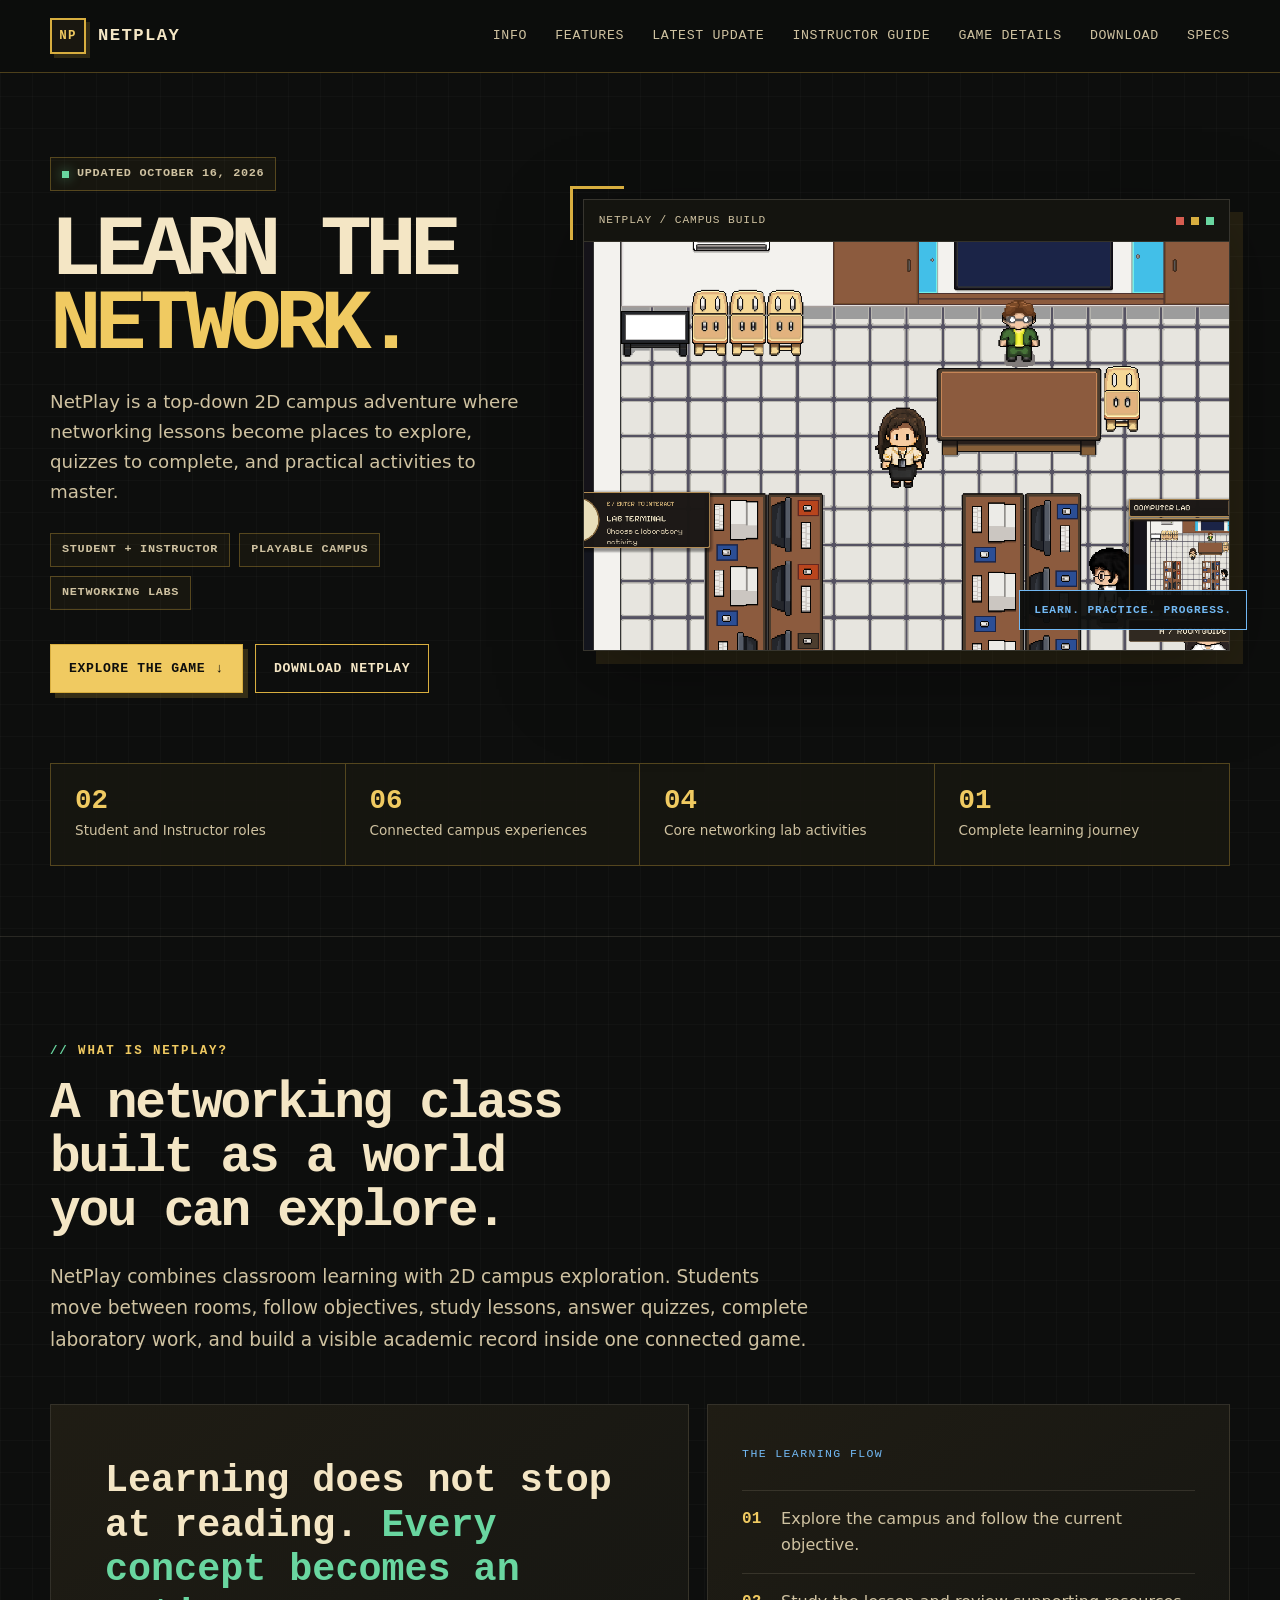
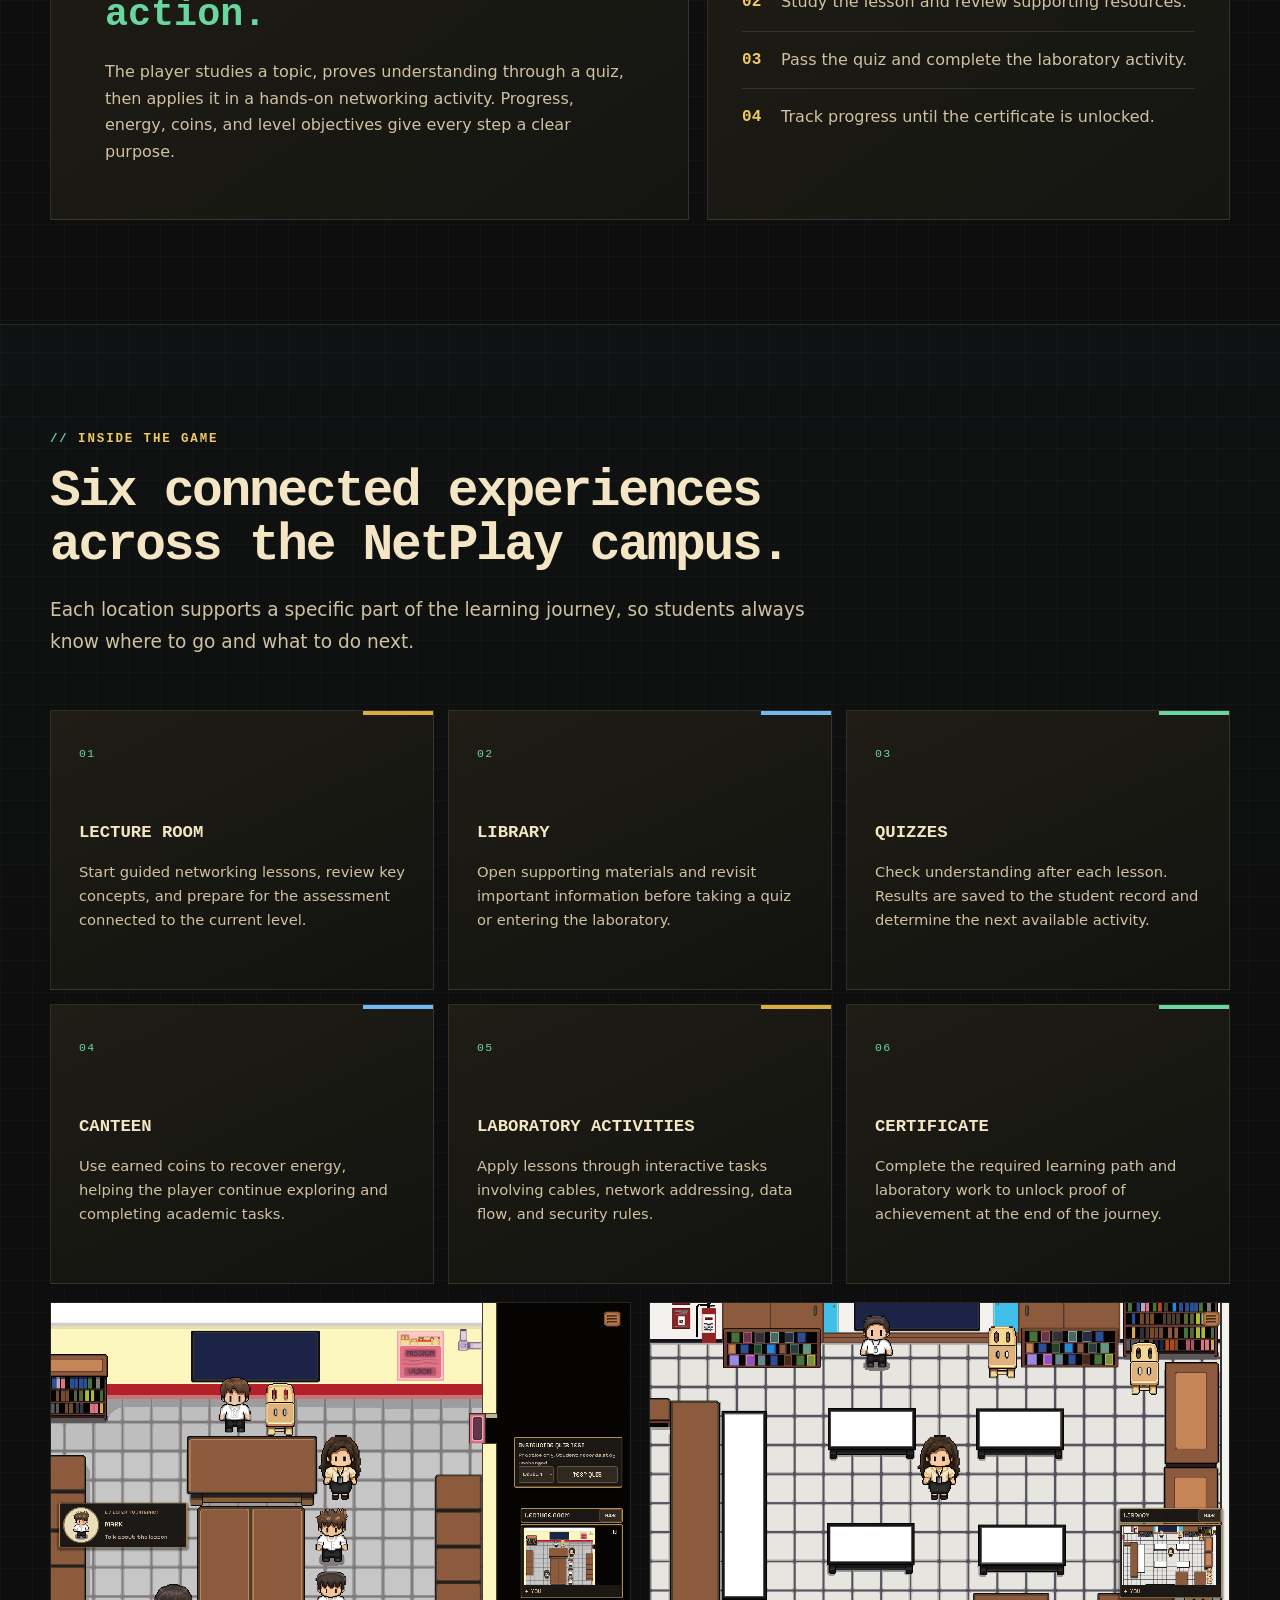
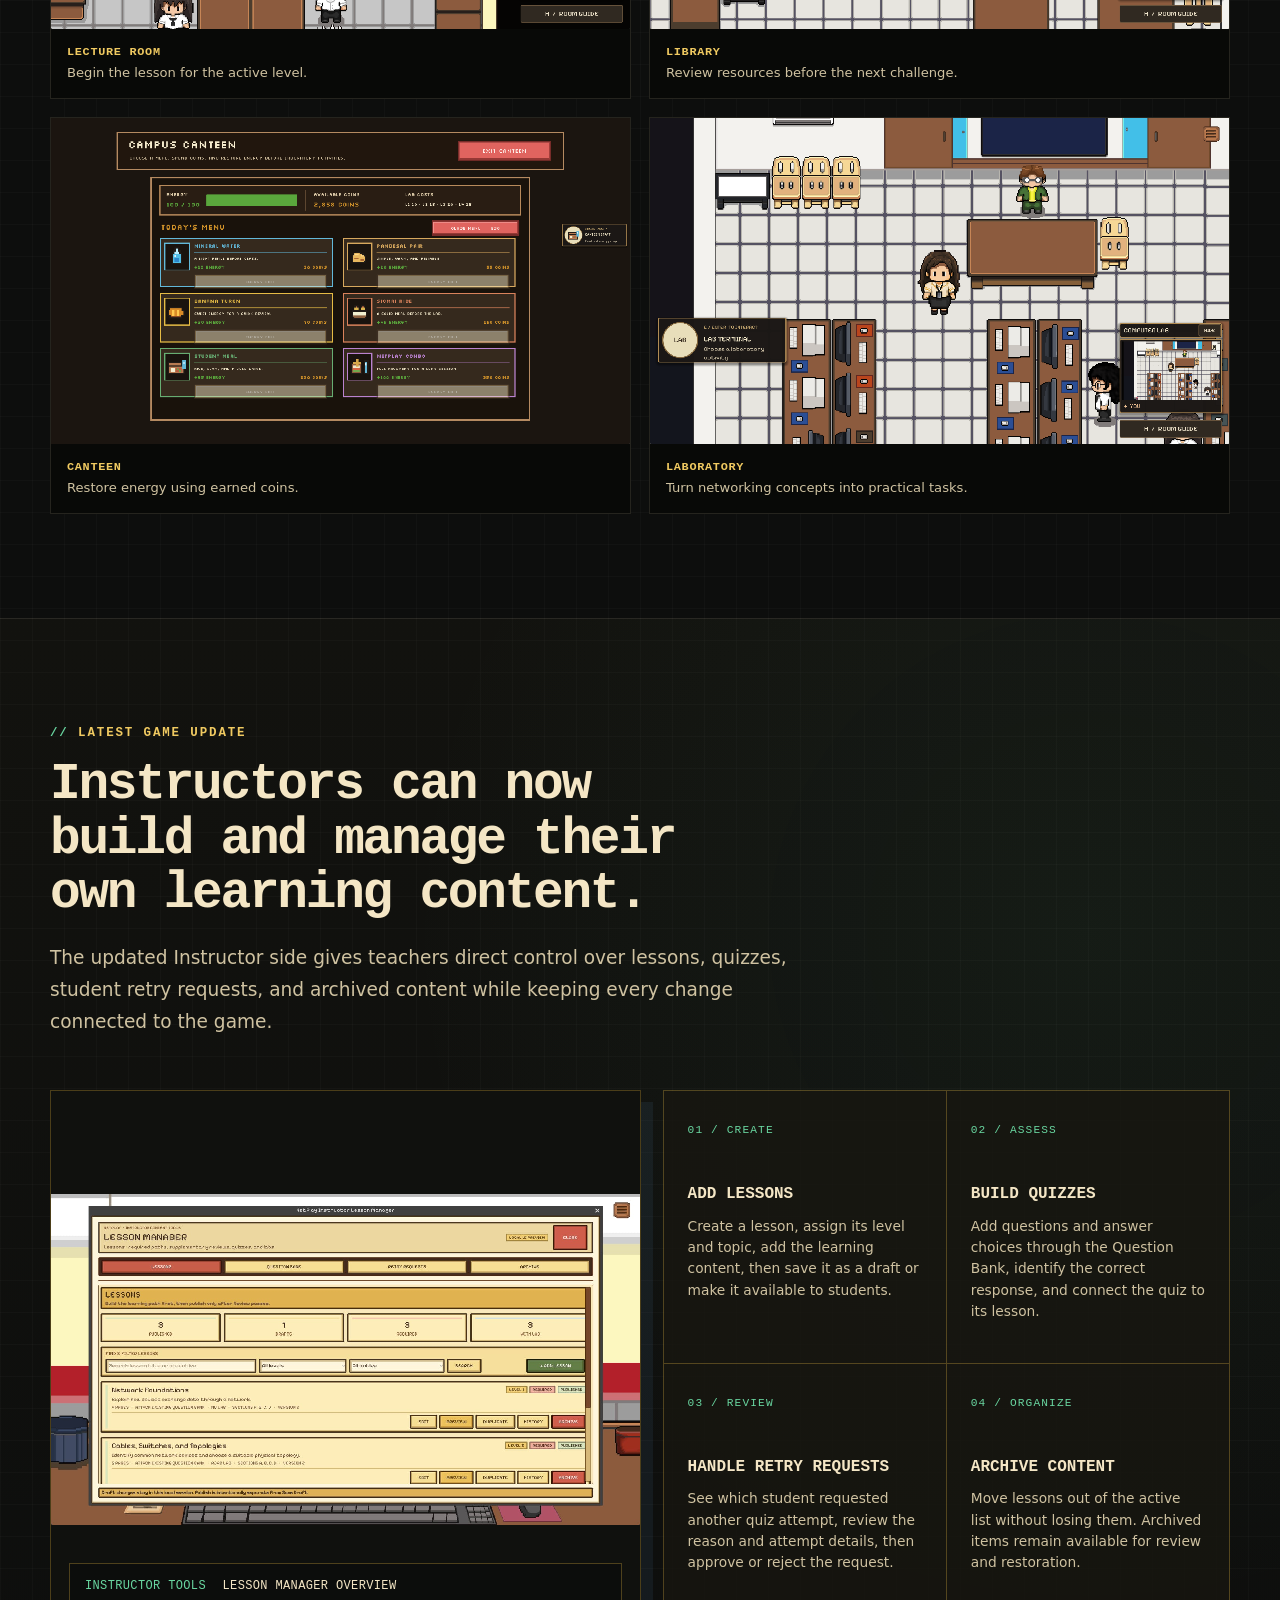
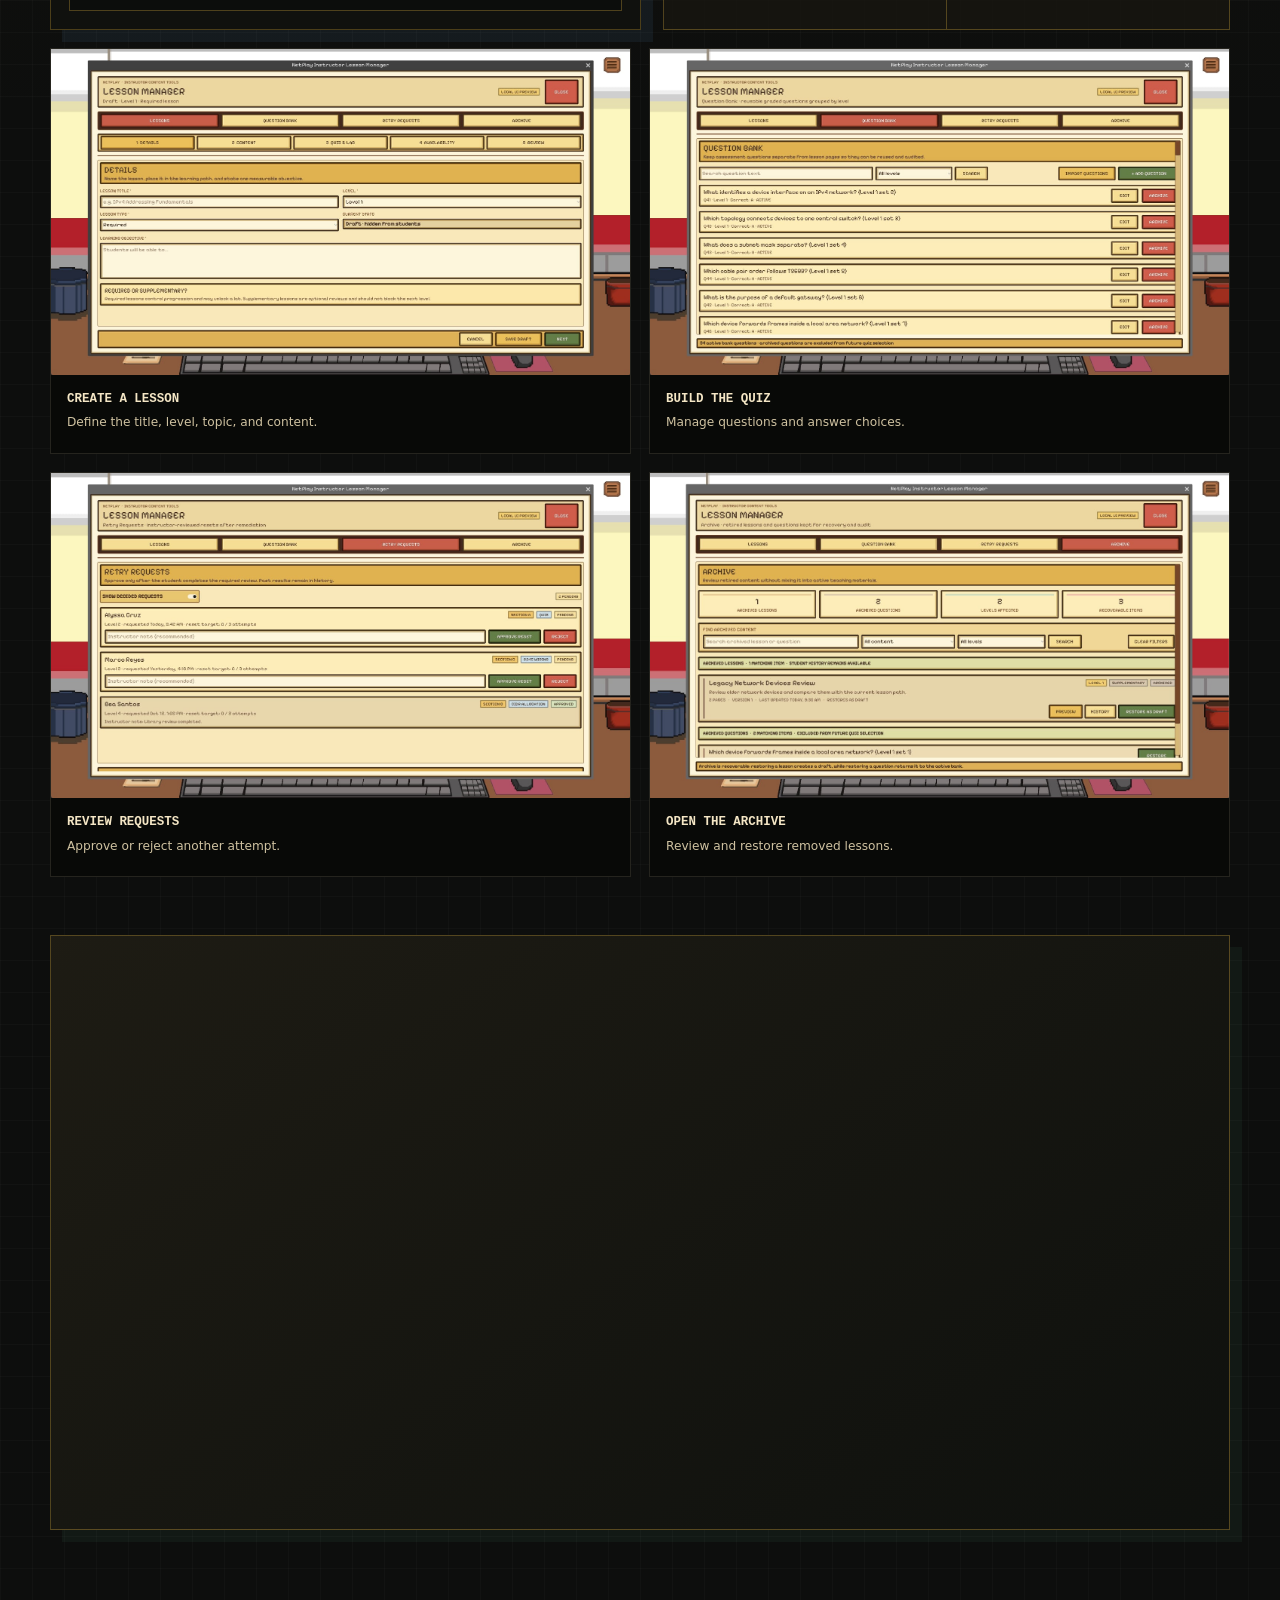
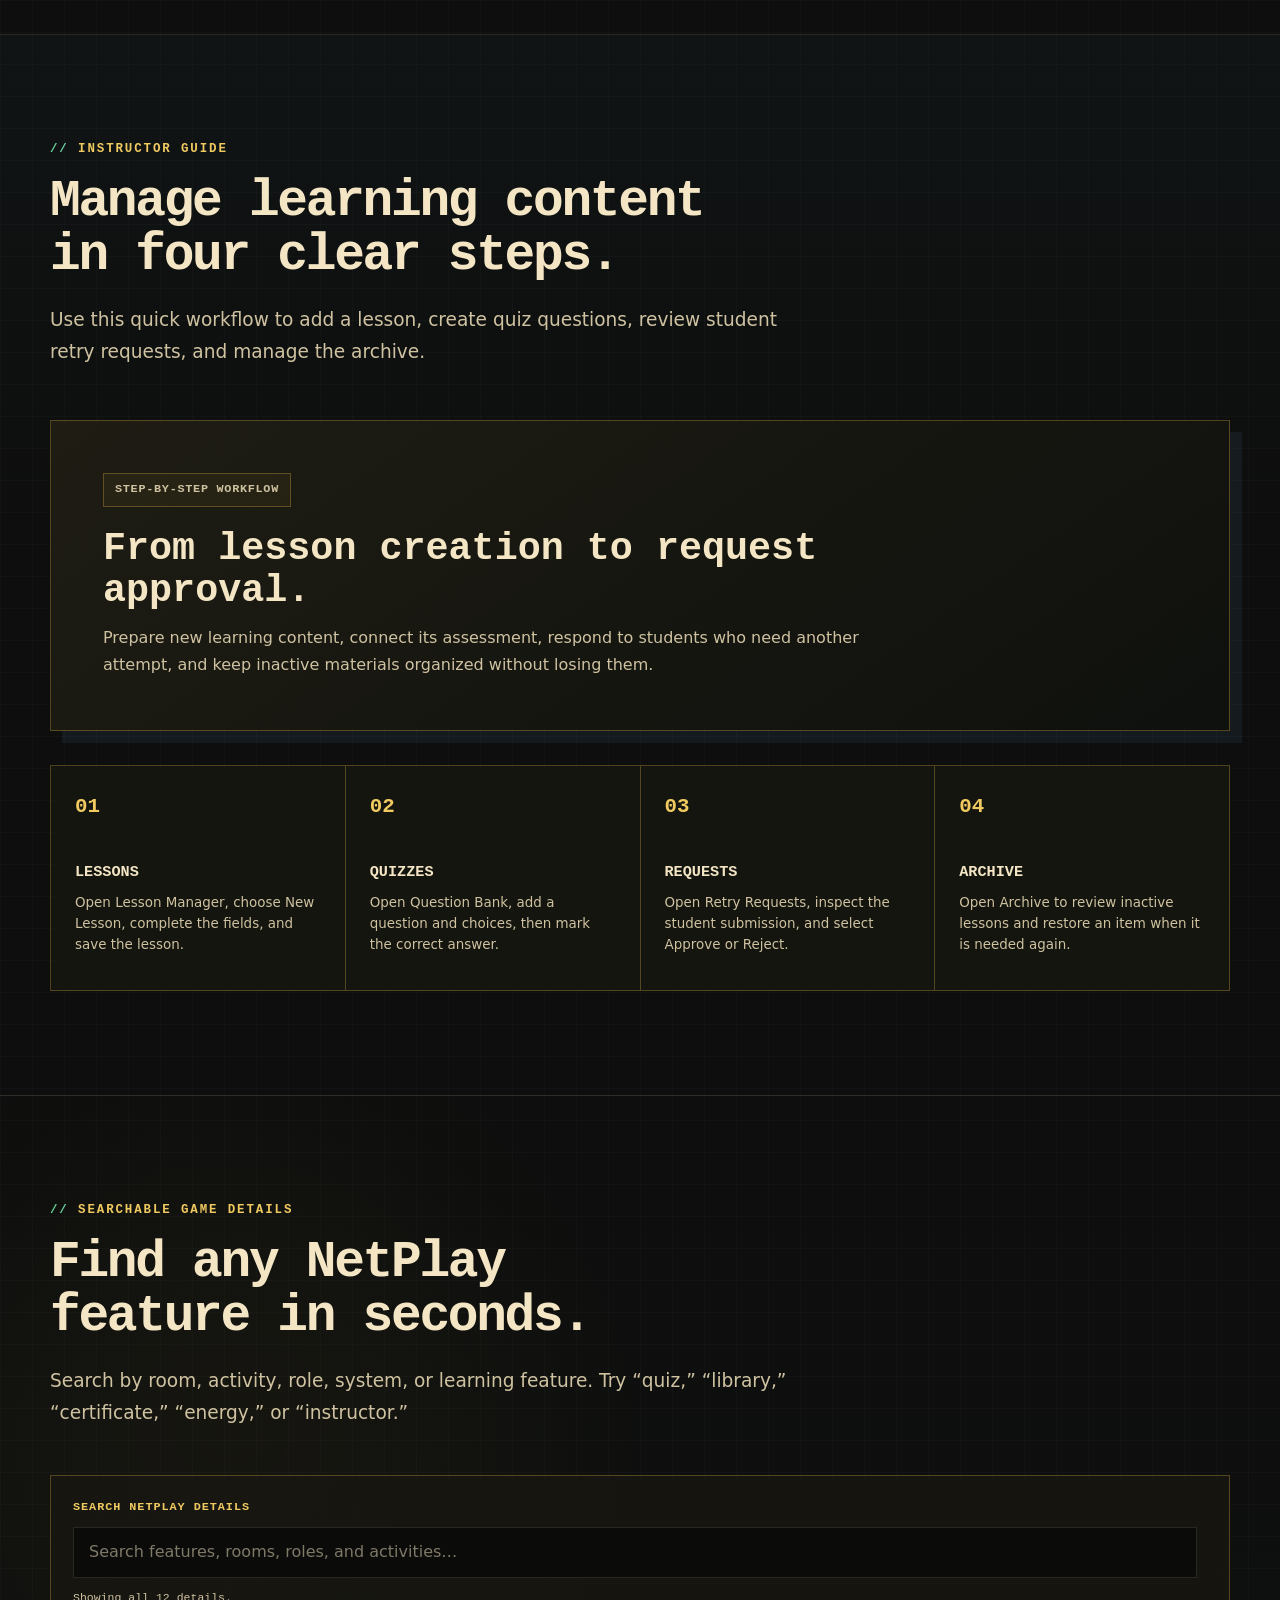
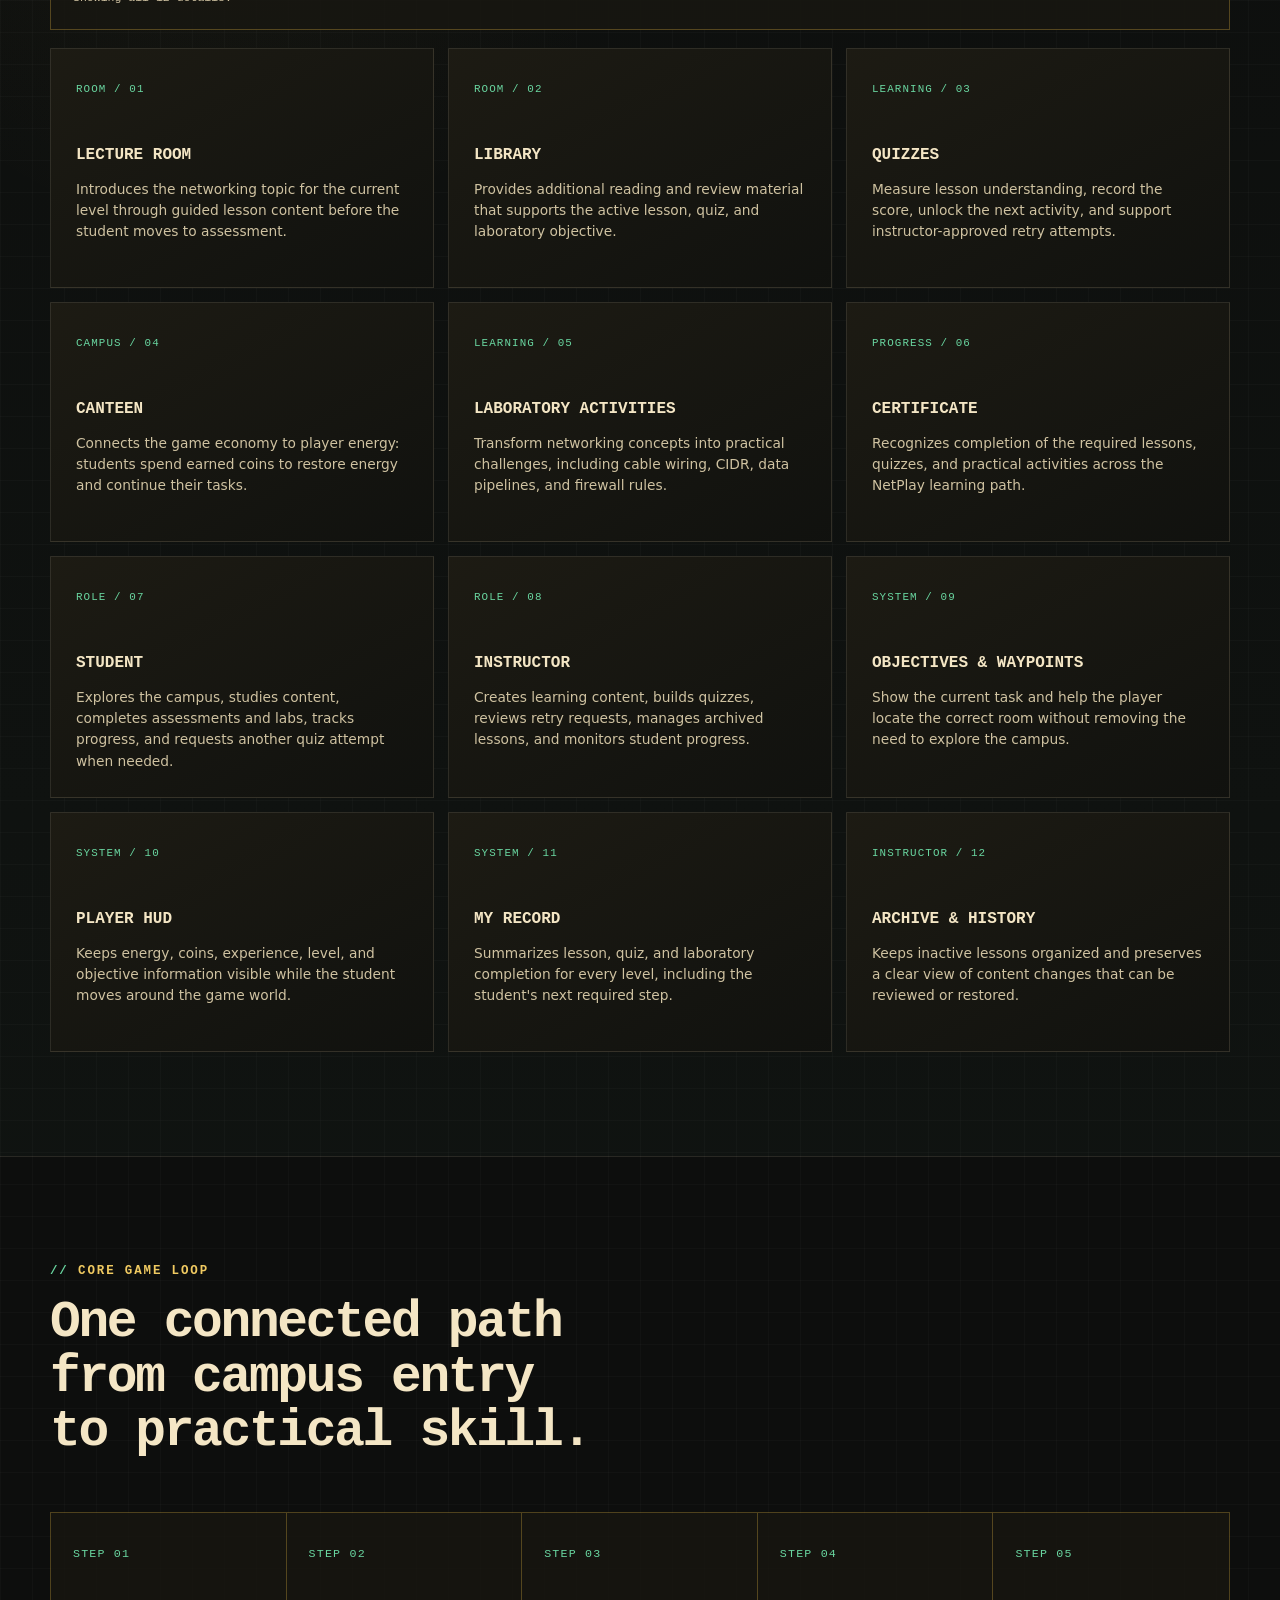
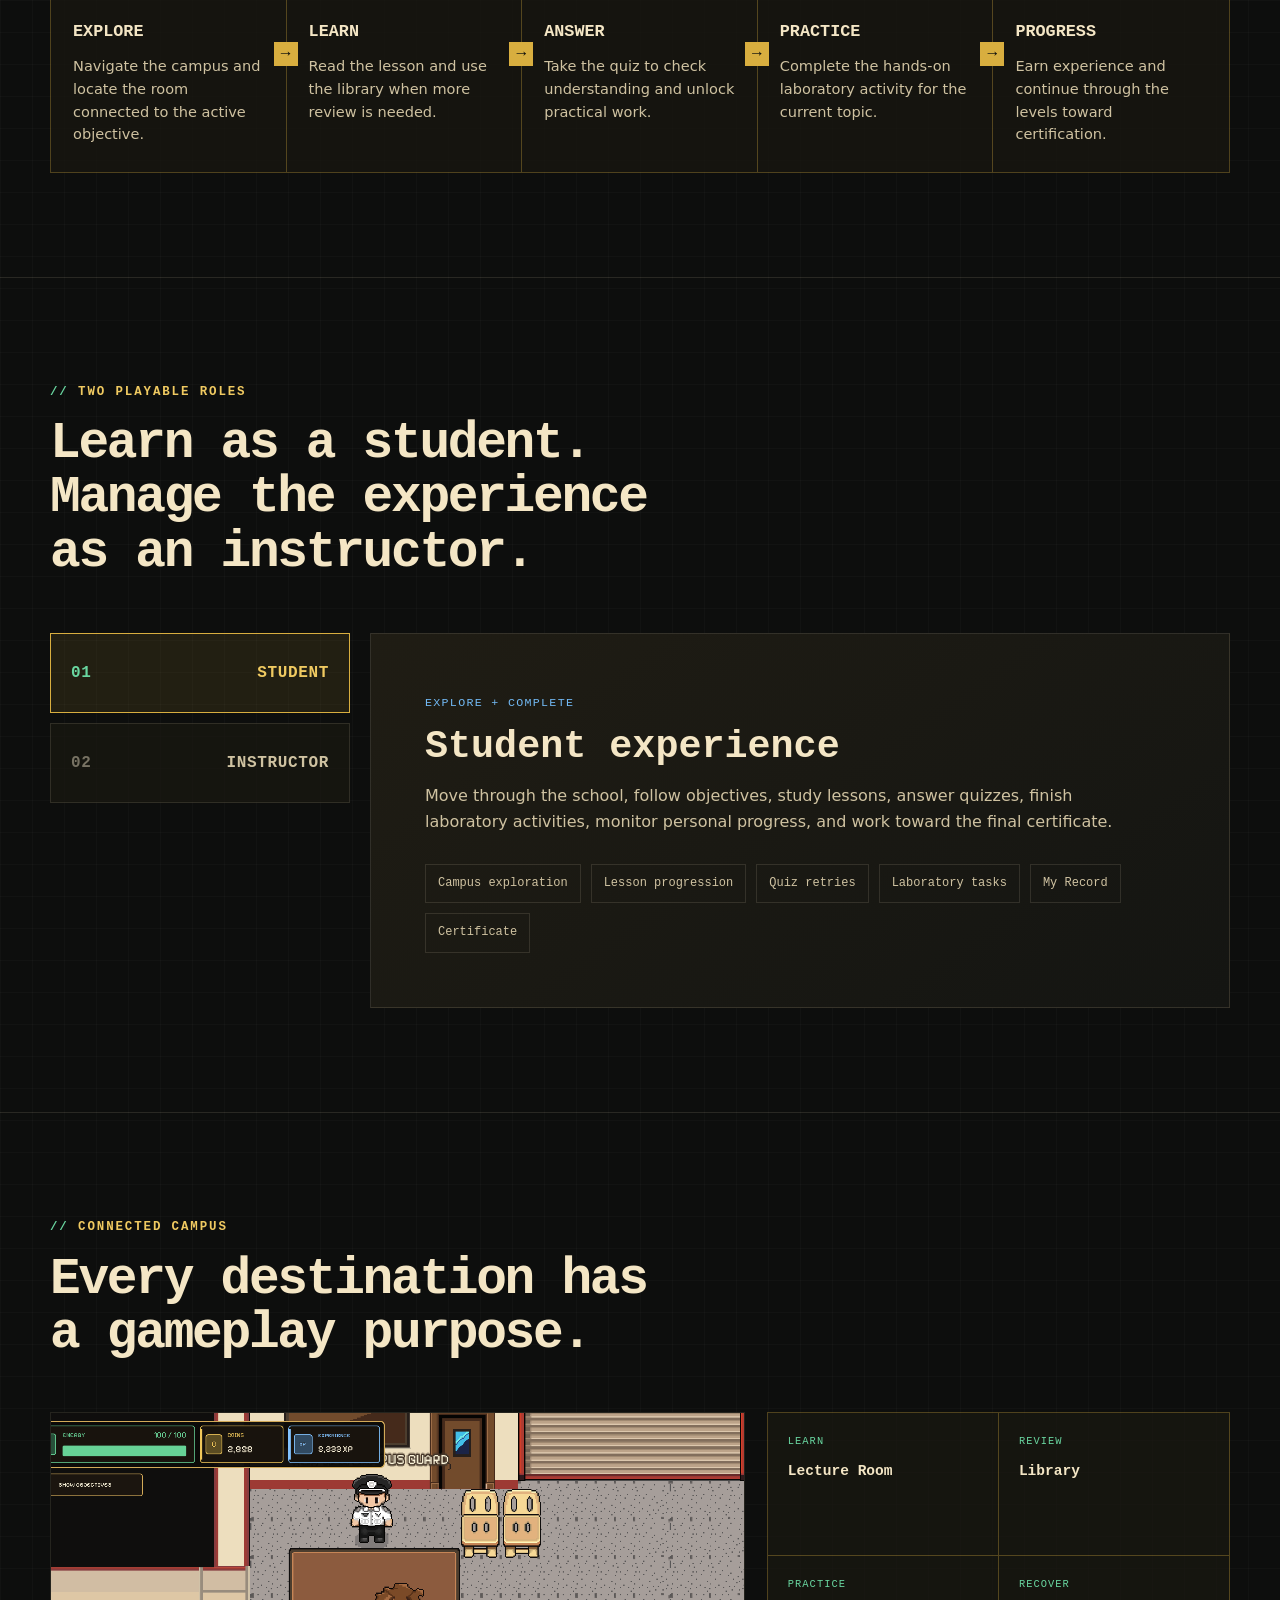
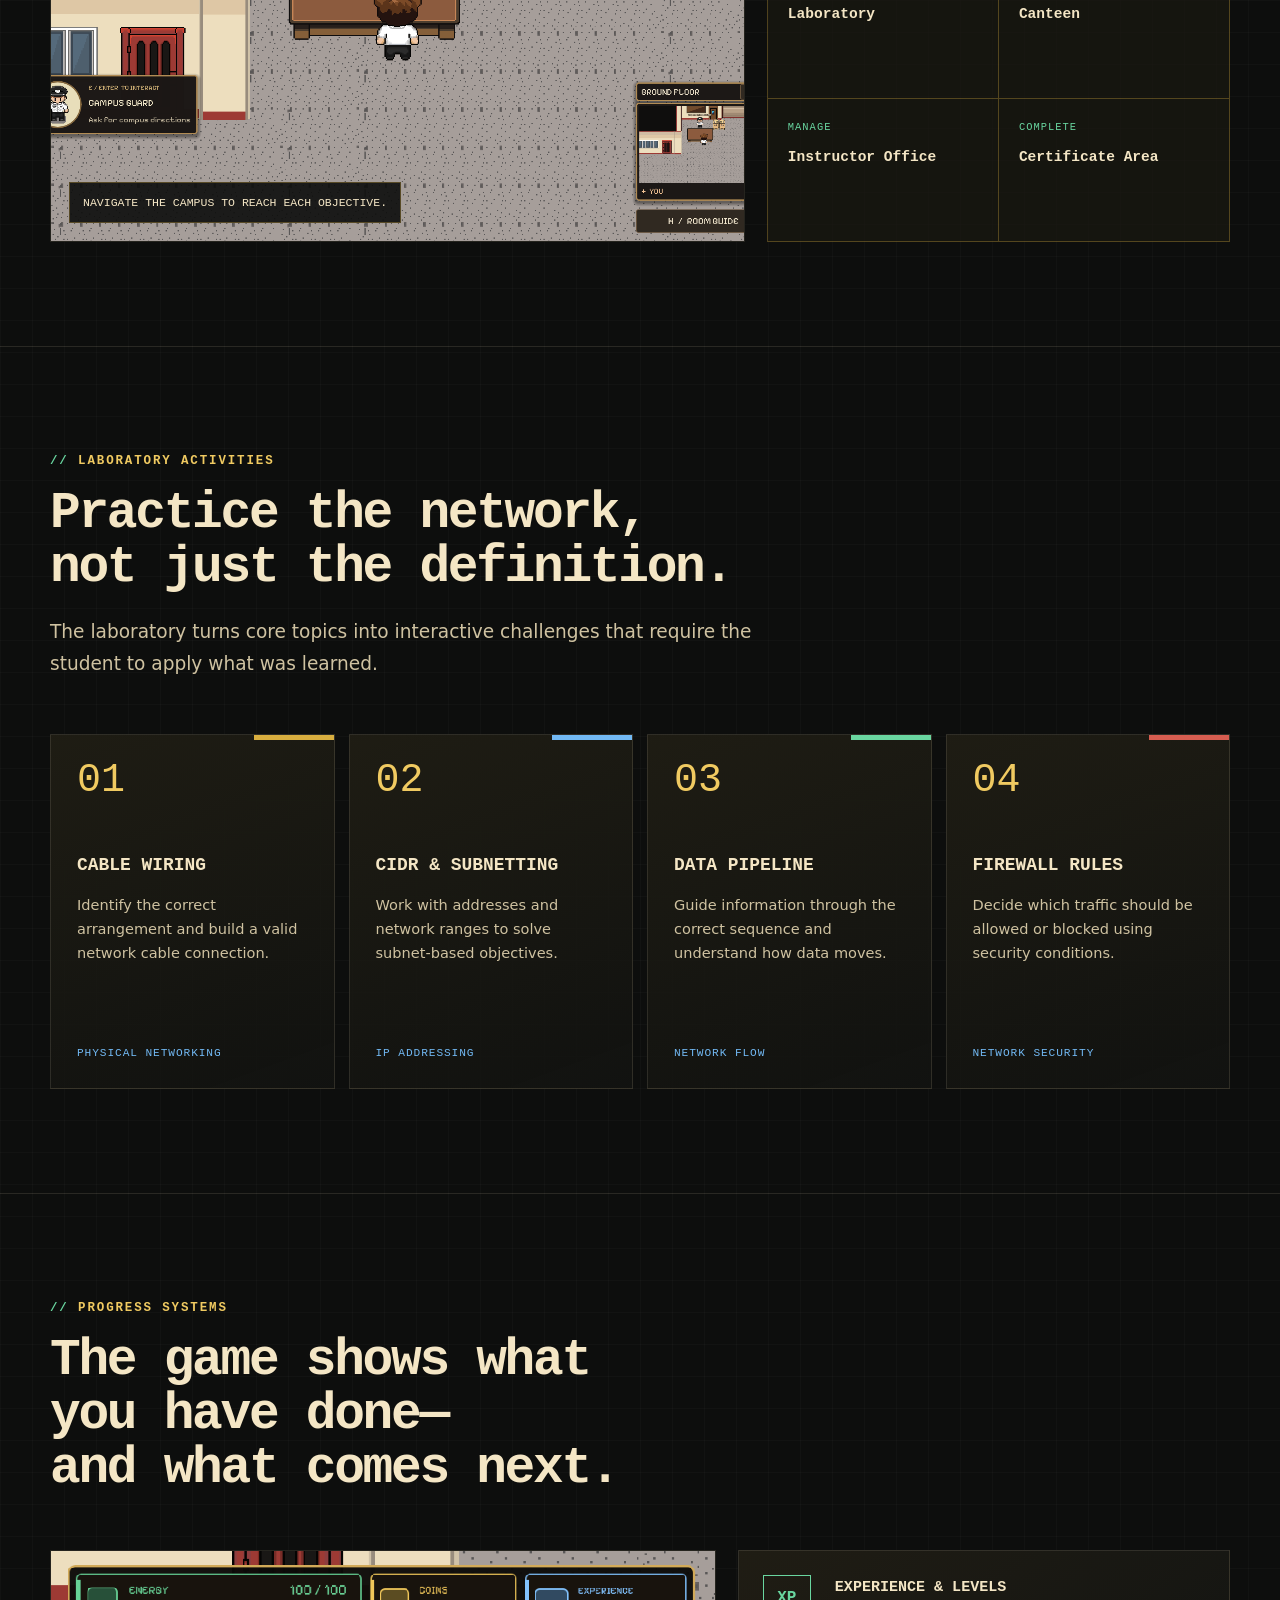
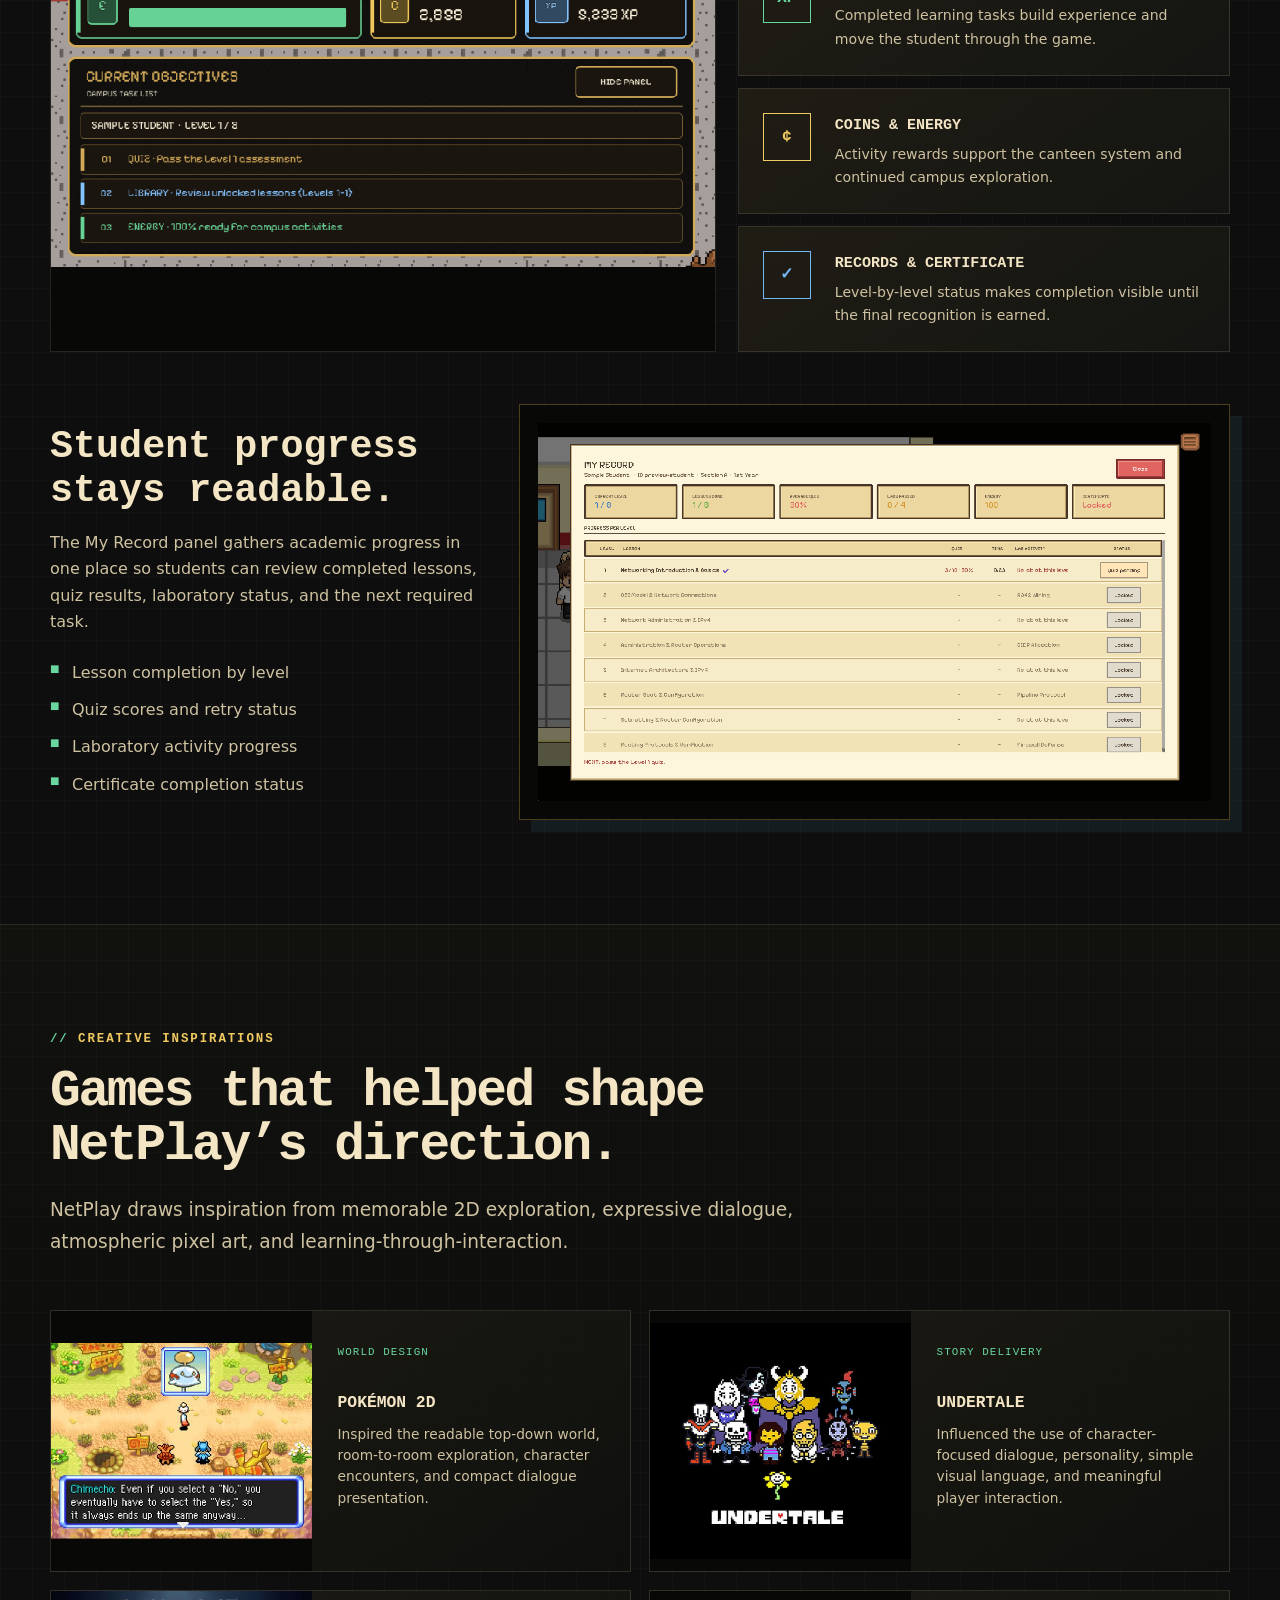
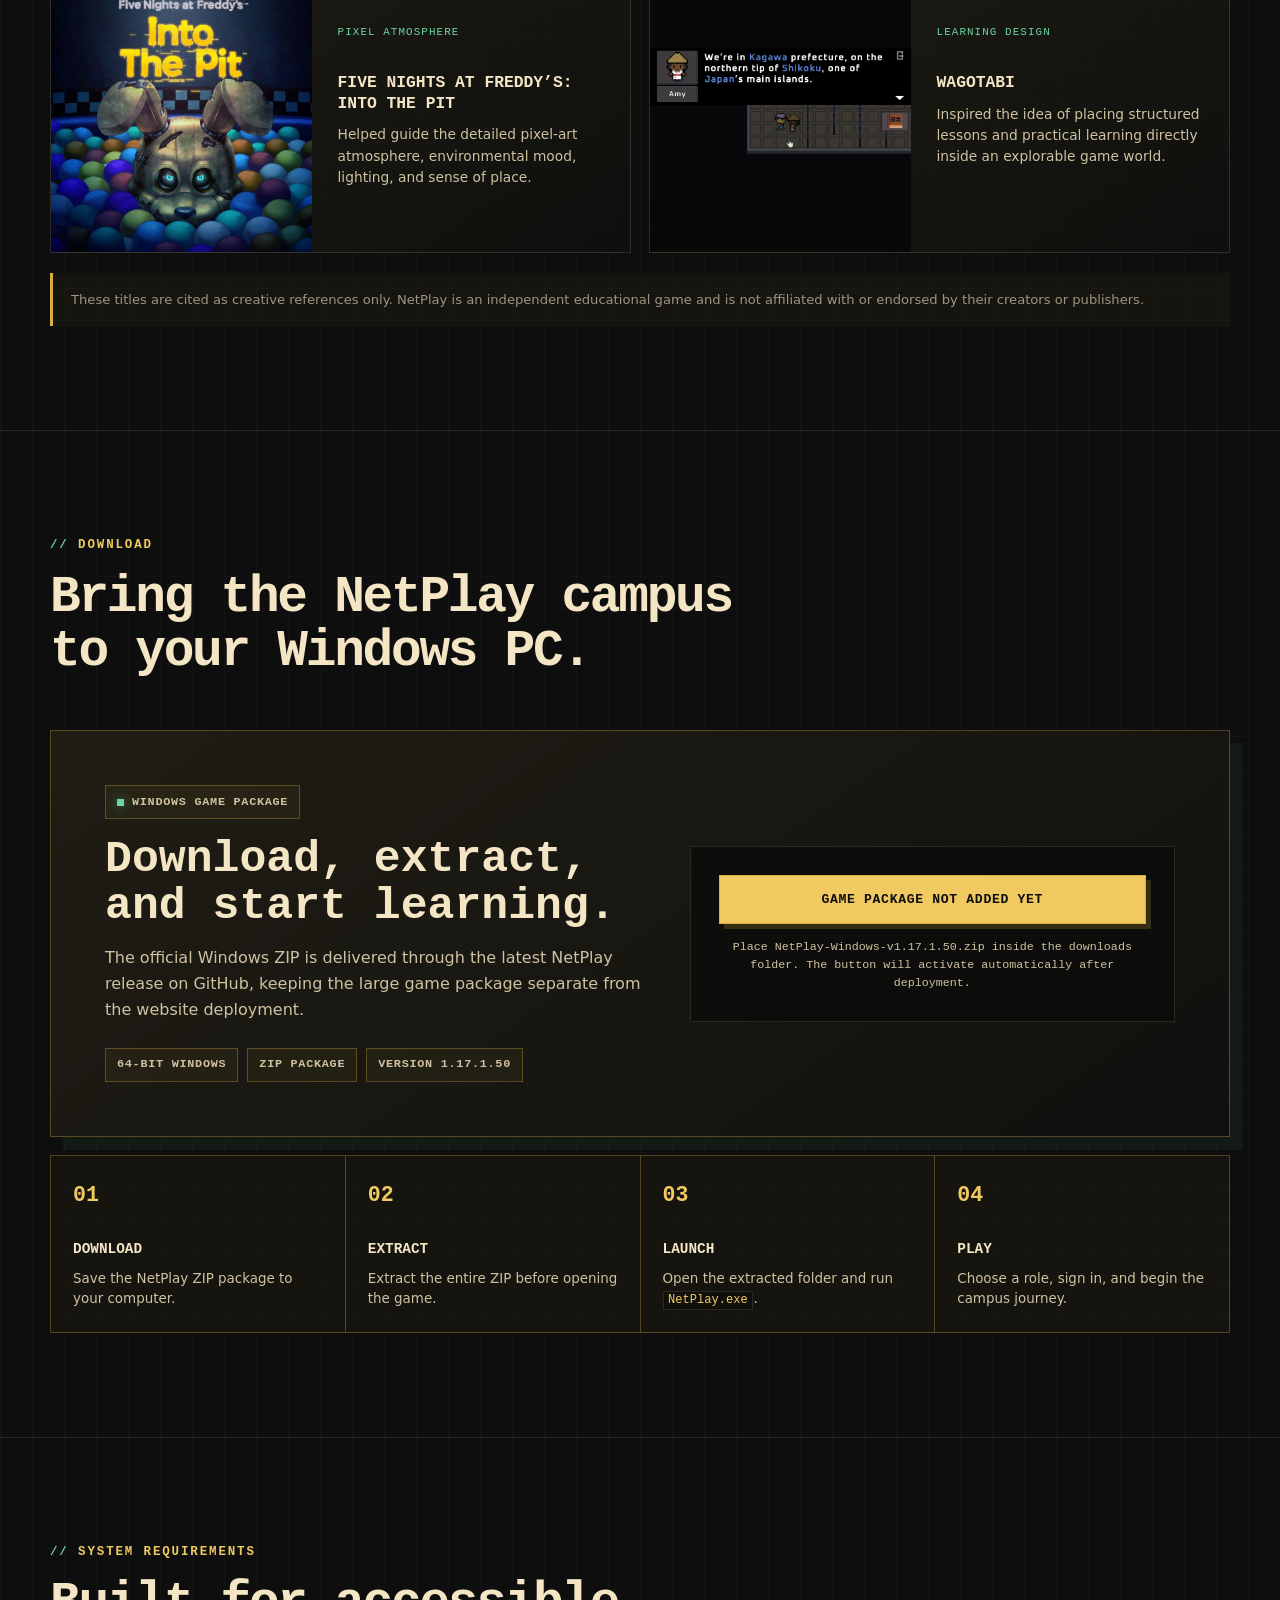
==== commit fe3d67d9: "Update index.html" ====
--- a/index.html
+++ b/index.html
@@ -372,12 +372,12 @@
           <div>
             <span class="tag"><span class="tag-dot"></span> Windows game package</span>
             <h3>Download, extract, and start learning.</h3>
-            <p>The download button activates automatically when the NetPlay ZIP is placed in the included <code>downloads</code> folder. Keep the file name shown below so the website can find it.</p>
+            <p>The official Windows ZIP is delivered through the latest NetPlay release on GitHub, keeping the large game package separate from the website deployment.</p>
             <div class="download-meta"><span class="tag">64-bit Windows</span><span class="tag">ZIP package</span><span class="tag">Version 1.17.1.50</span></div>
           </div>
           <div class="download-action">
-            <a class="button button-disabled" id="netplay-download" href="#download" data-download-path="downloads/NetPlay-Windows-v1.17.1.50.zip" aria-disabled="true" tabindex="-1">Checking game package…</a>
-            <p class="download-note" id="download-status">Checking whether the NetPlay game package is available.</p>
+            <a class="button button-primary" id="netplay-download" href="https://github.com/ethnd/Netplay-Website/releases/latest/download/Official%20NetPlay%20v1.17.1.50.zip">Download NetPlay for Windows</a>
+            <p class="download-note" id="download-status">Downloads the official v1.17.1.50 ZIP from the latest GitHub release.</p>
           </div>
         </div>
 
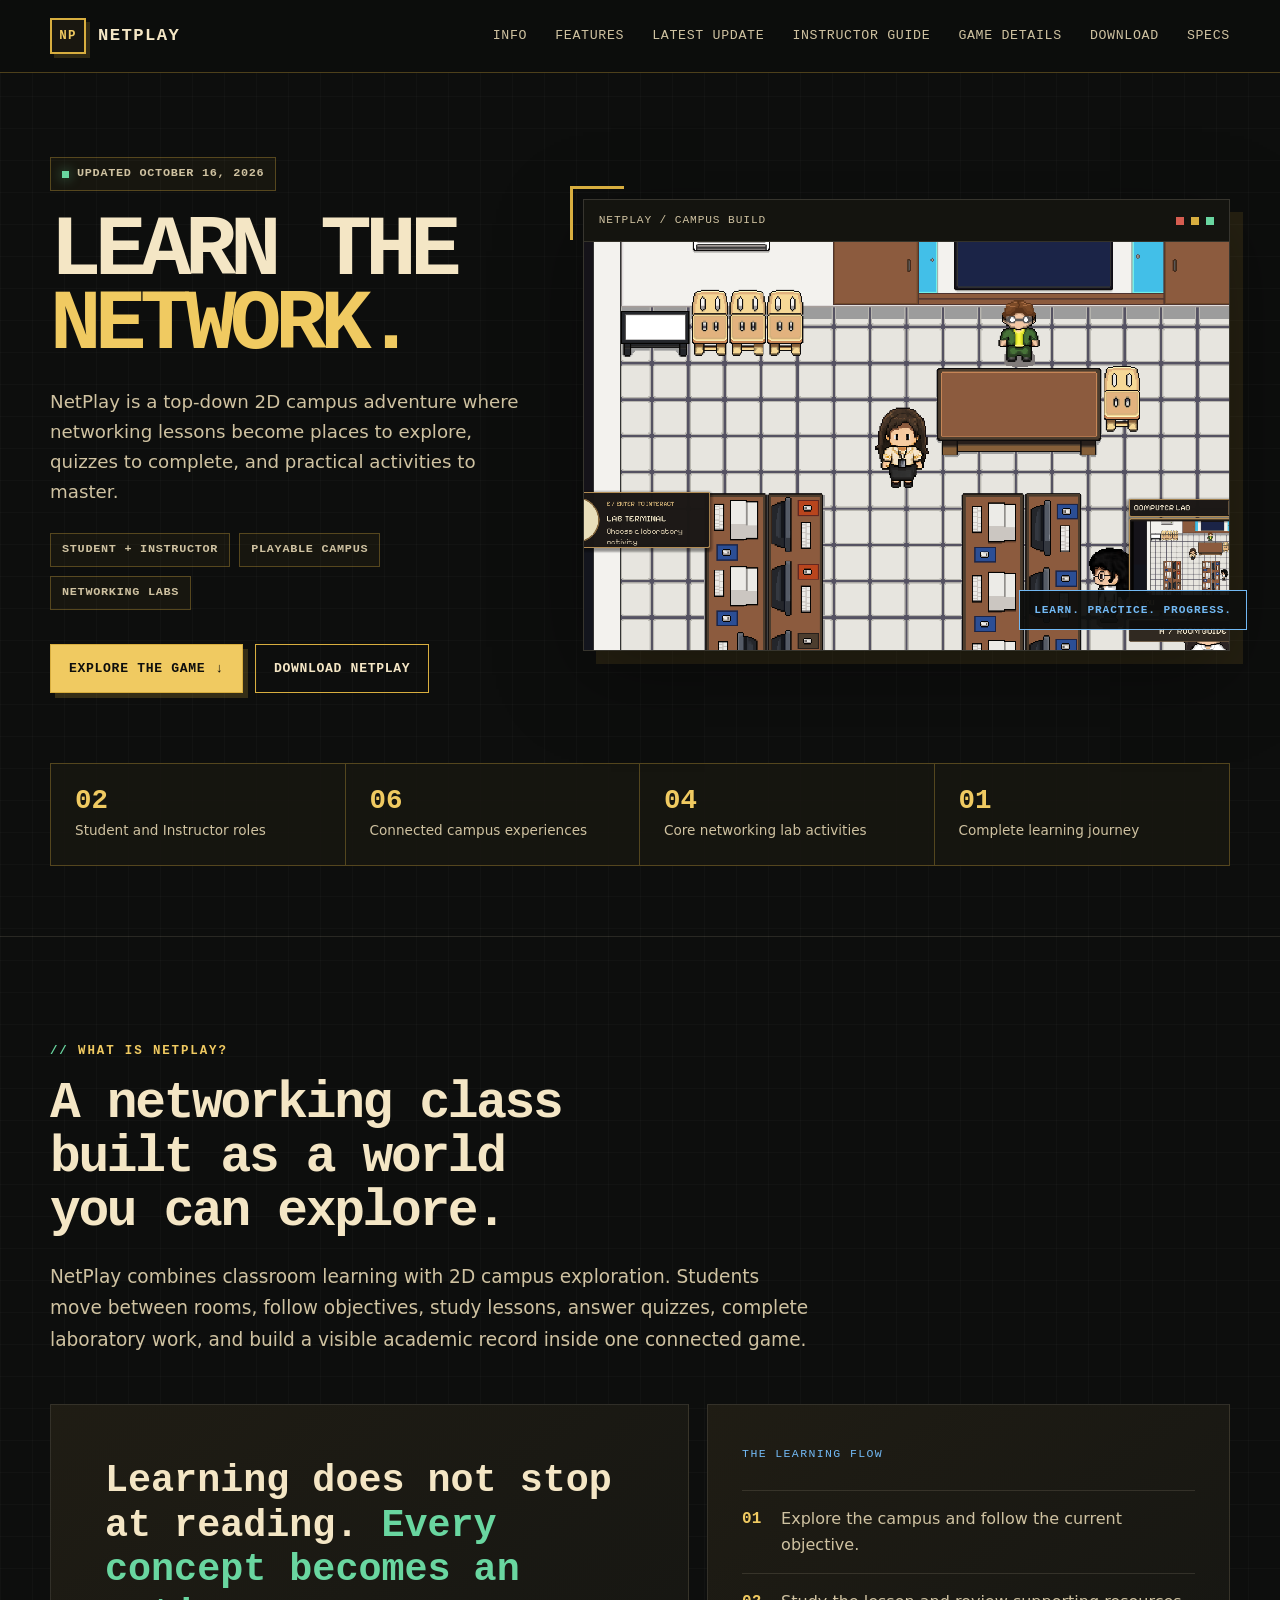
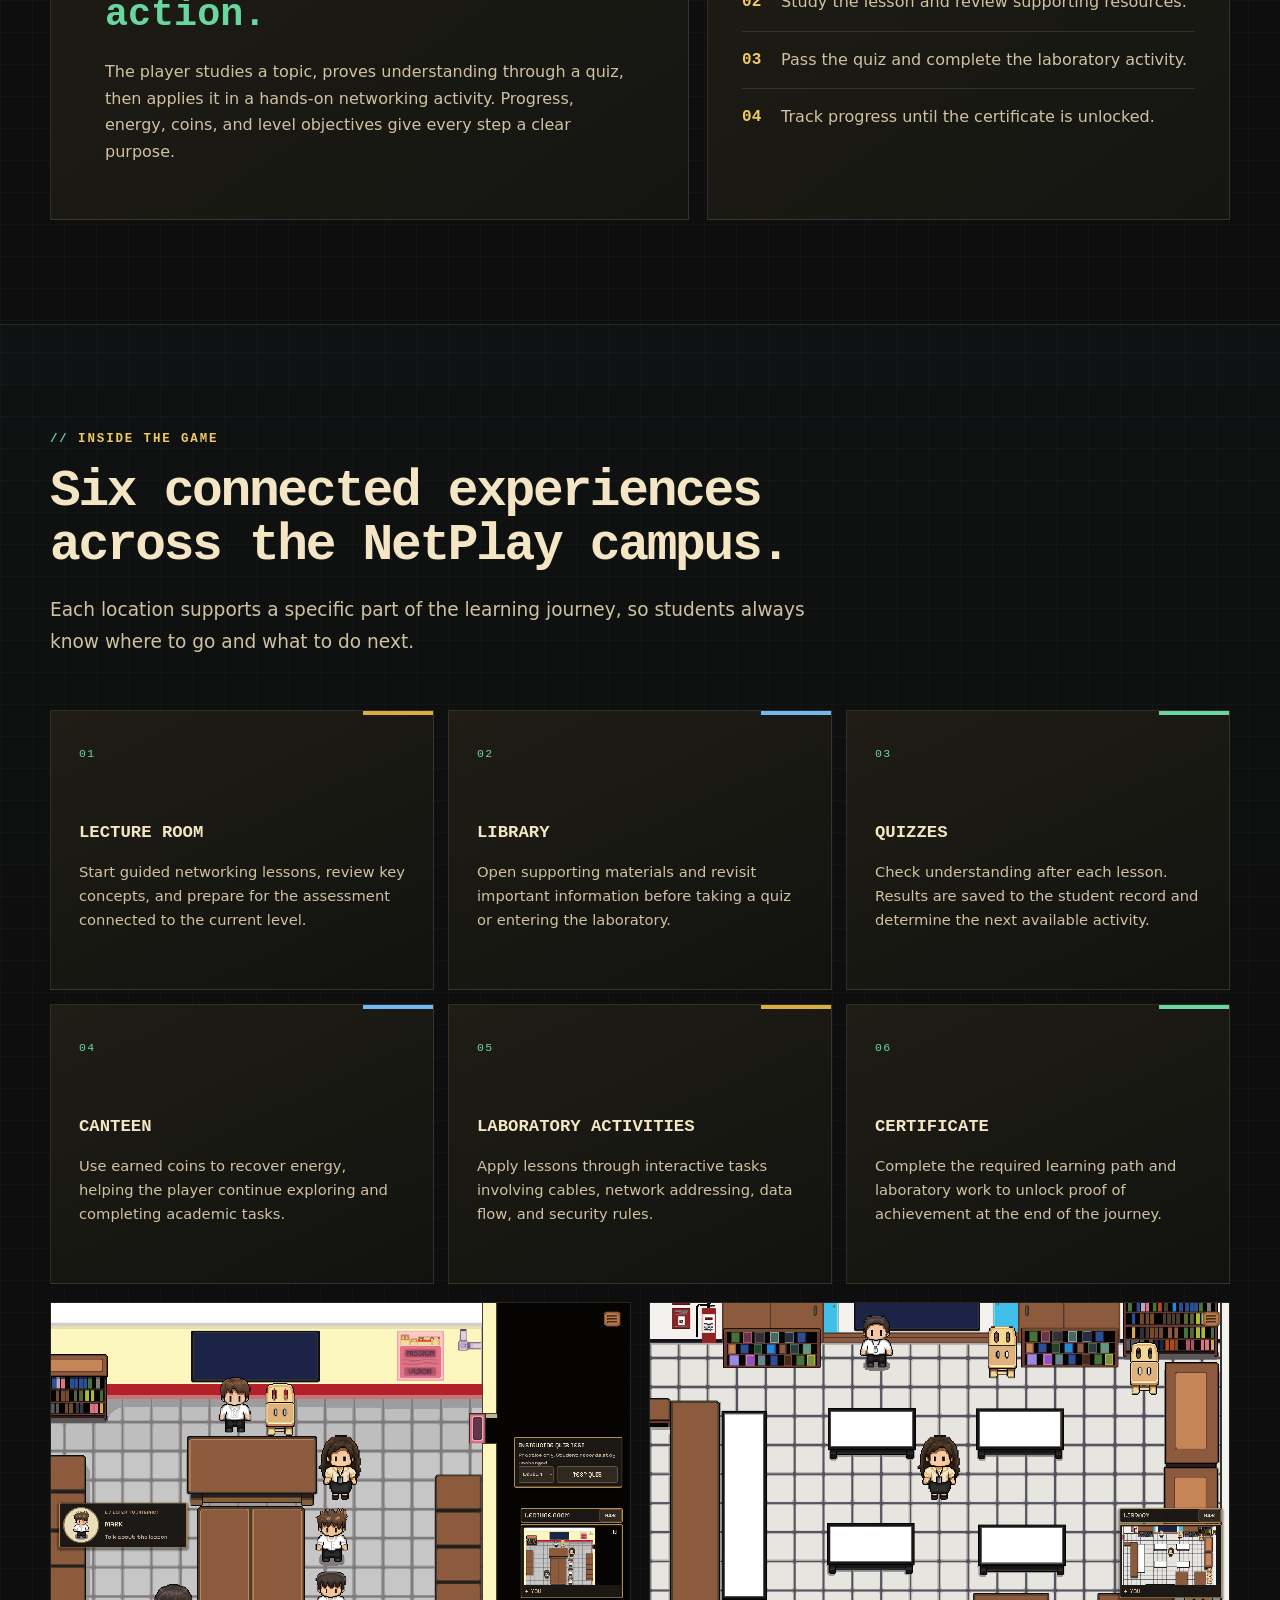
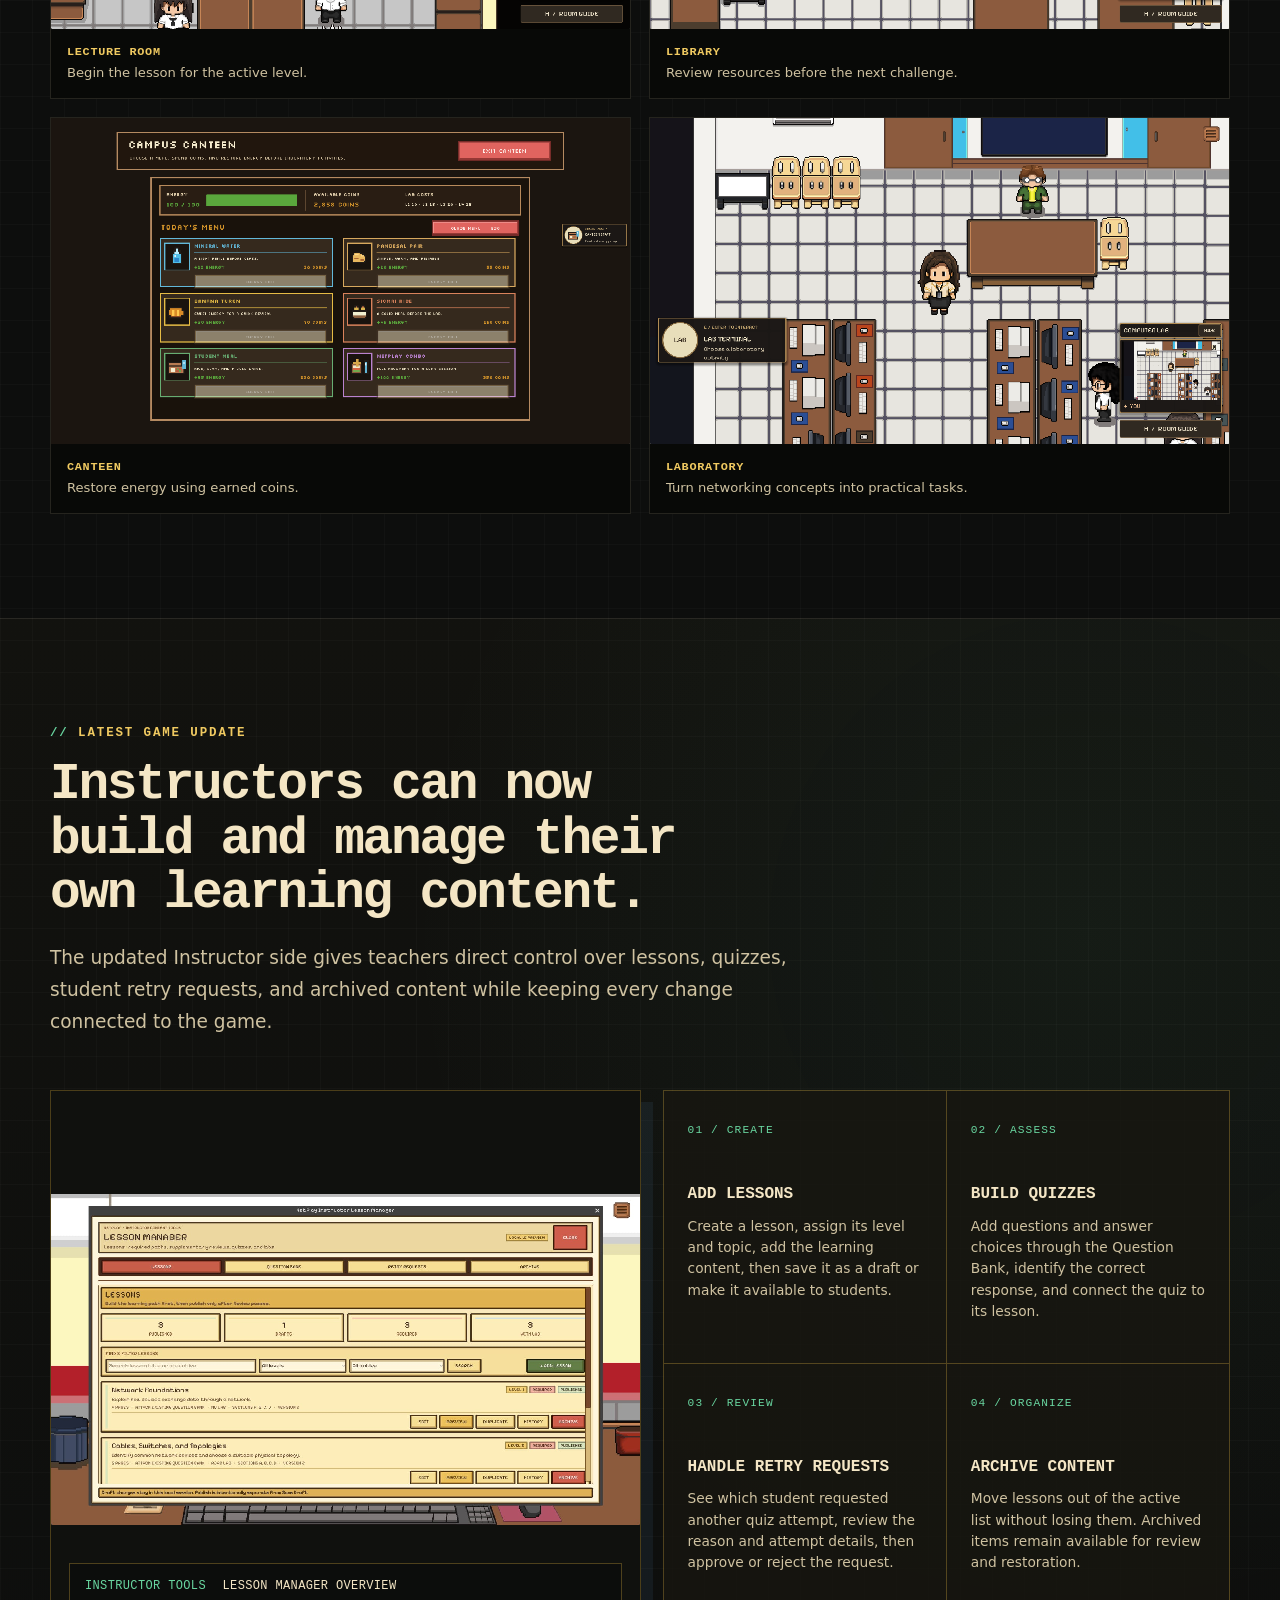
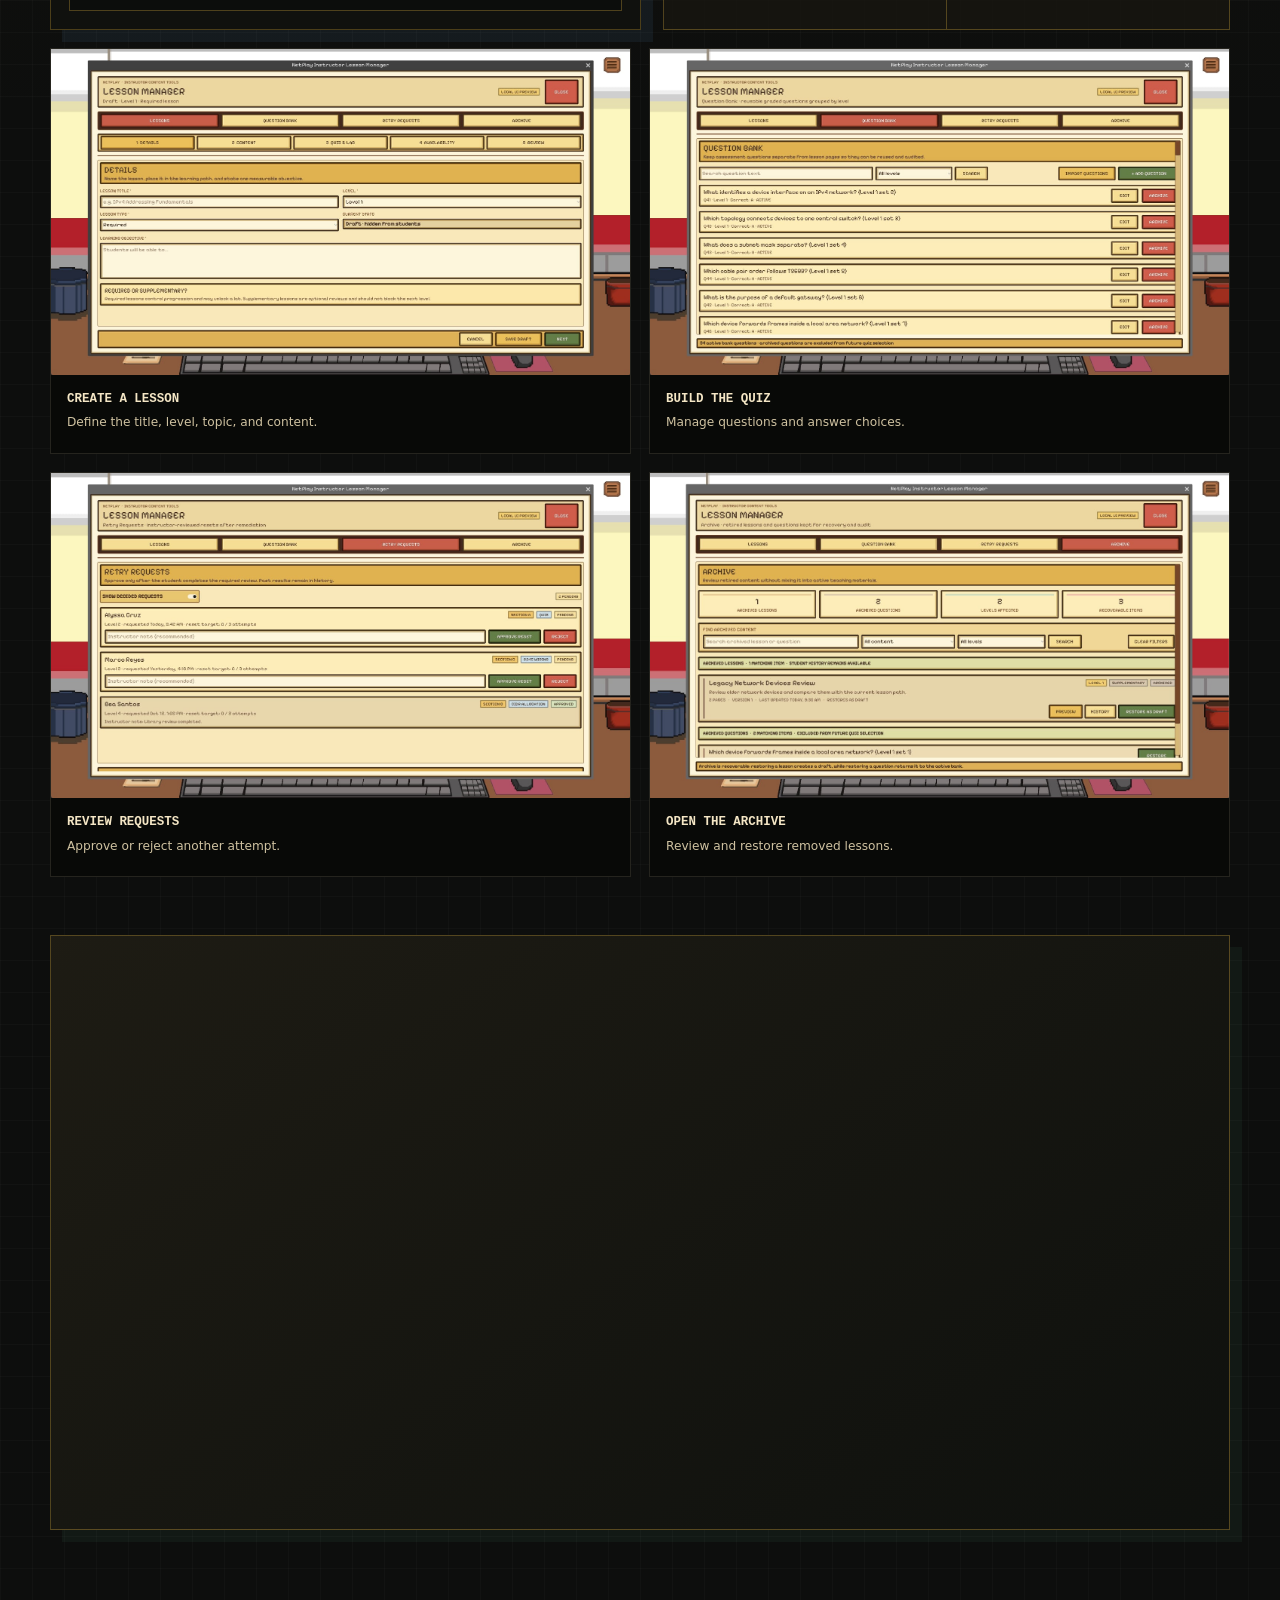
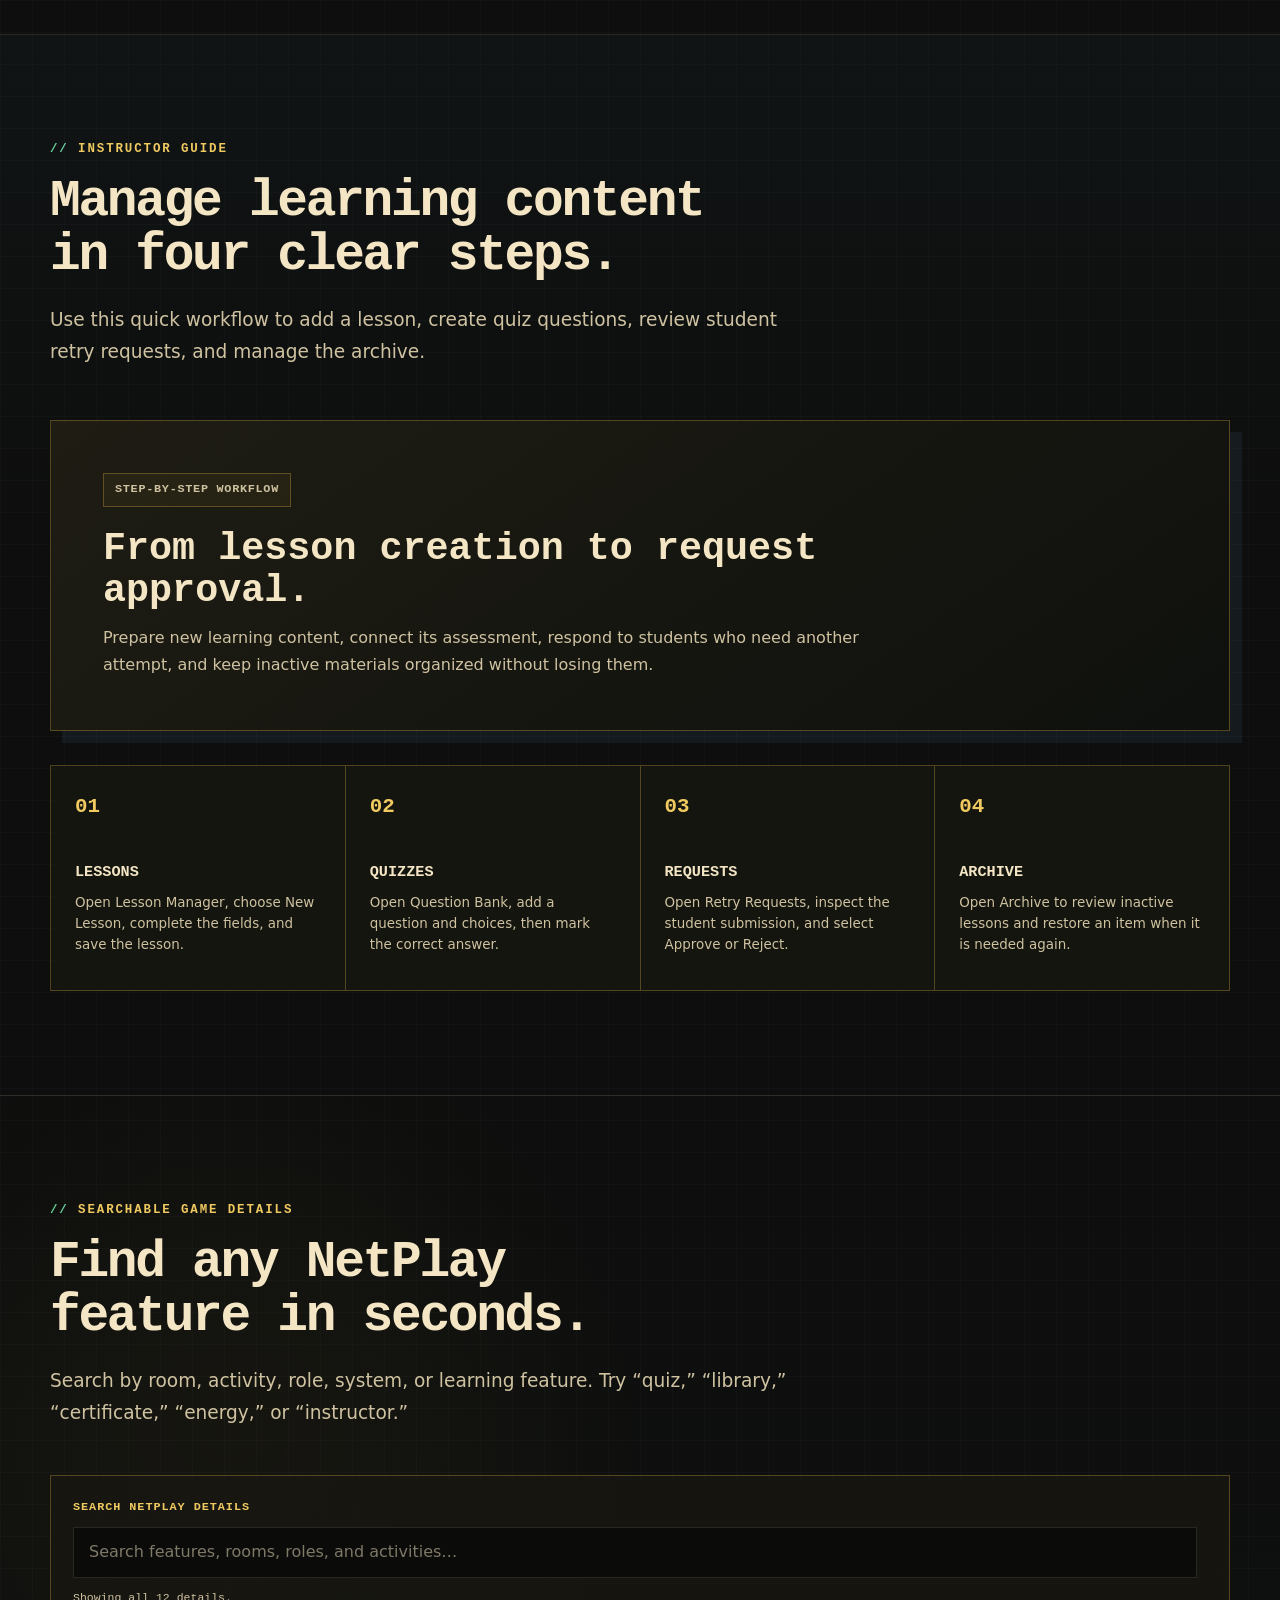
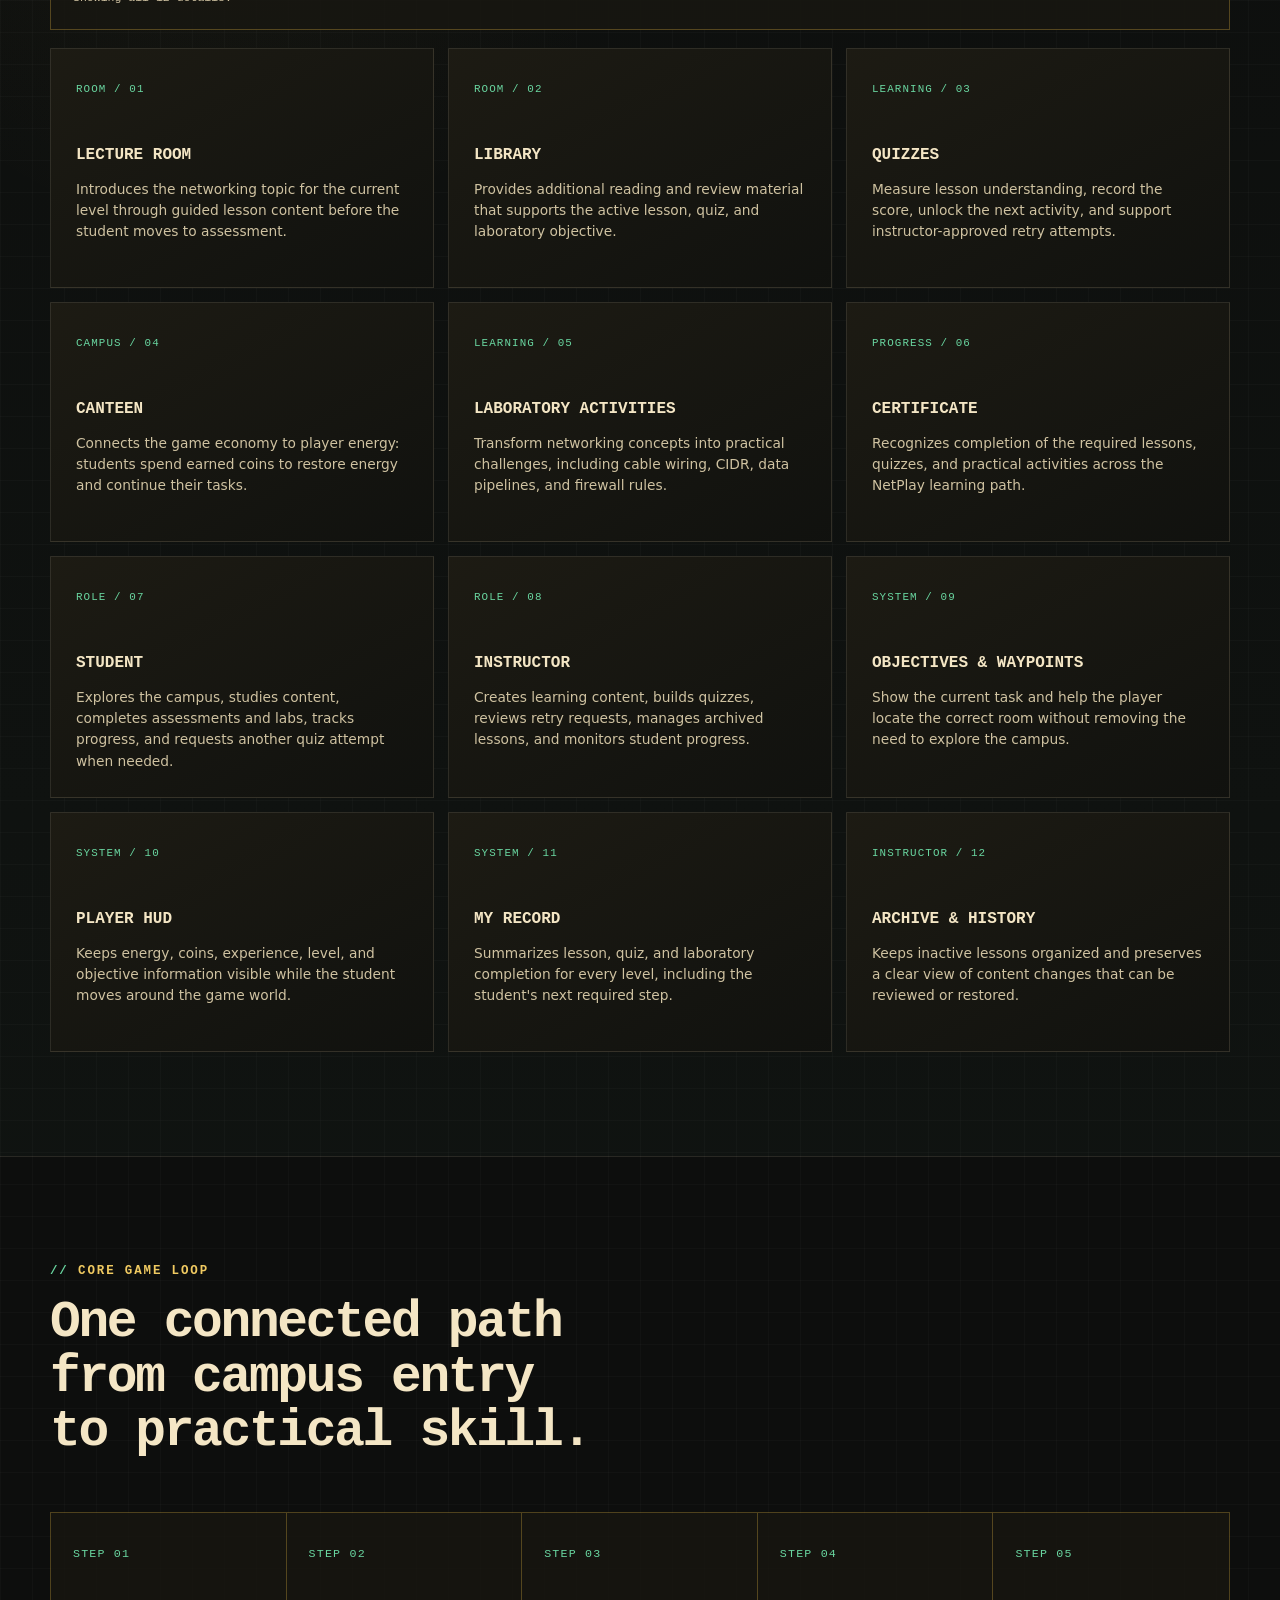
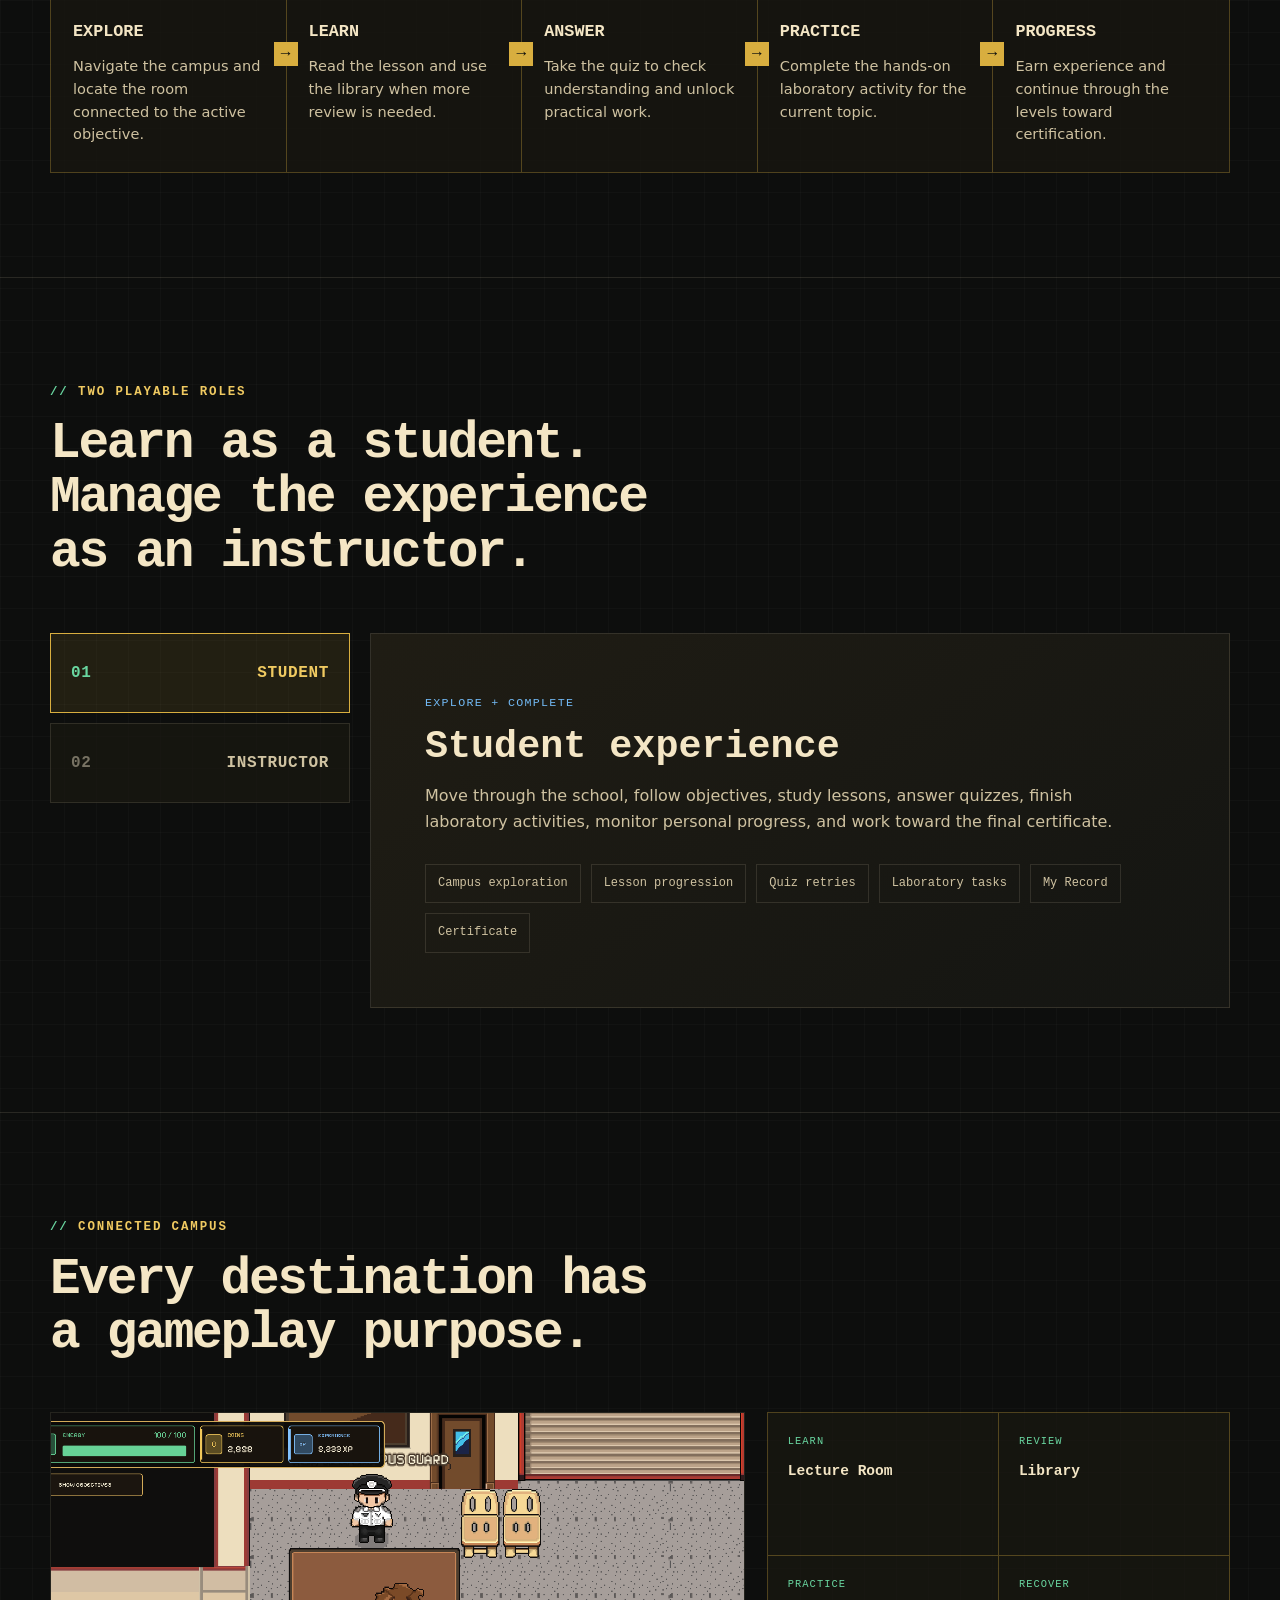
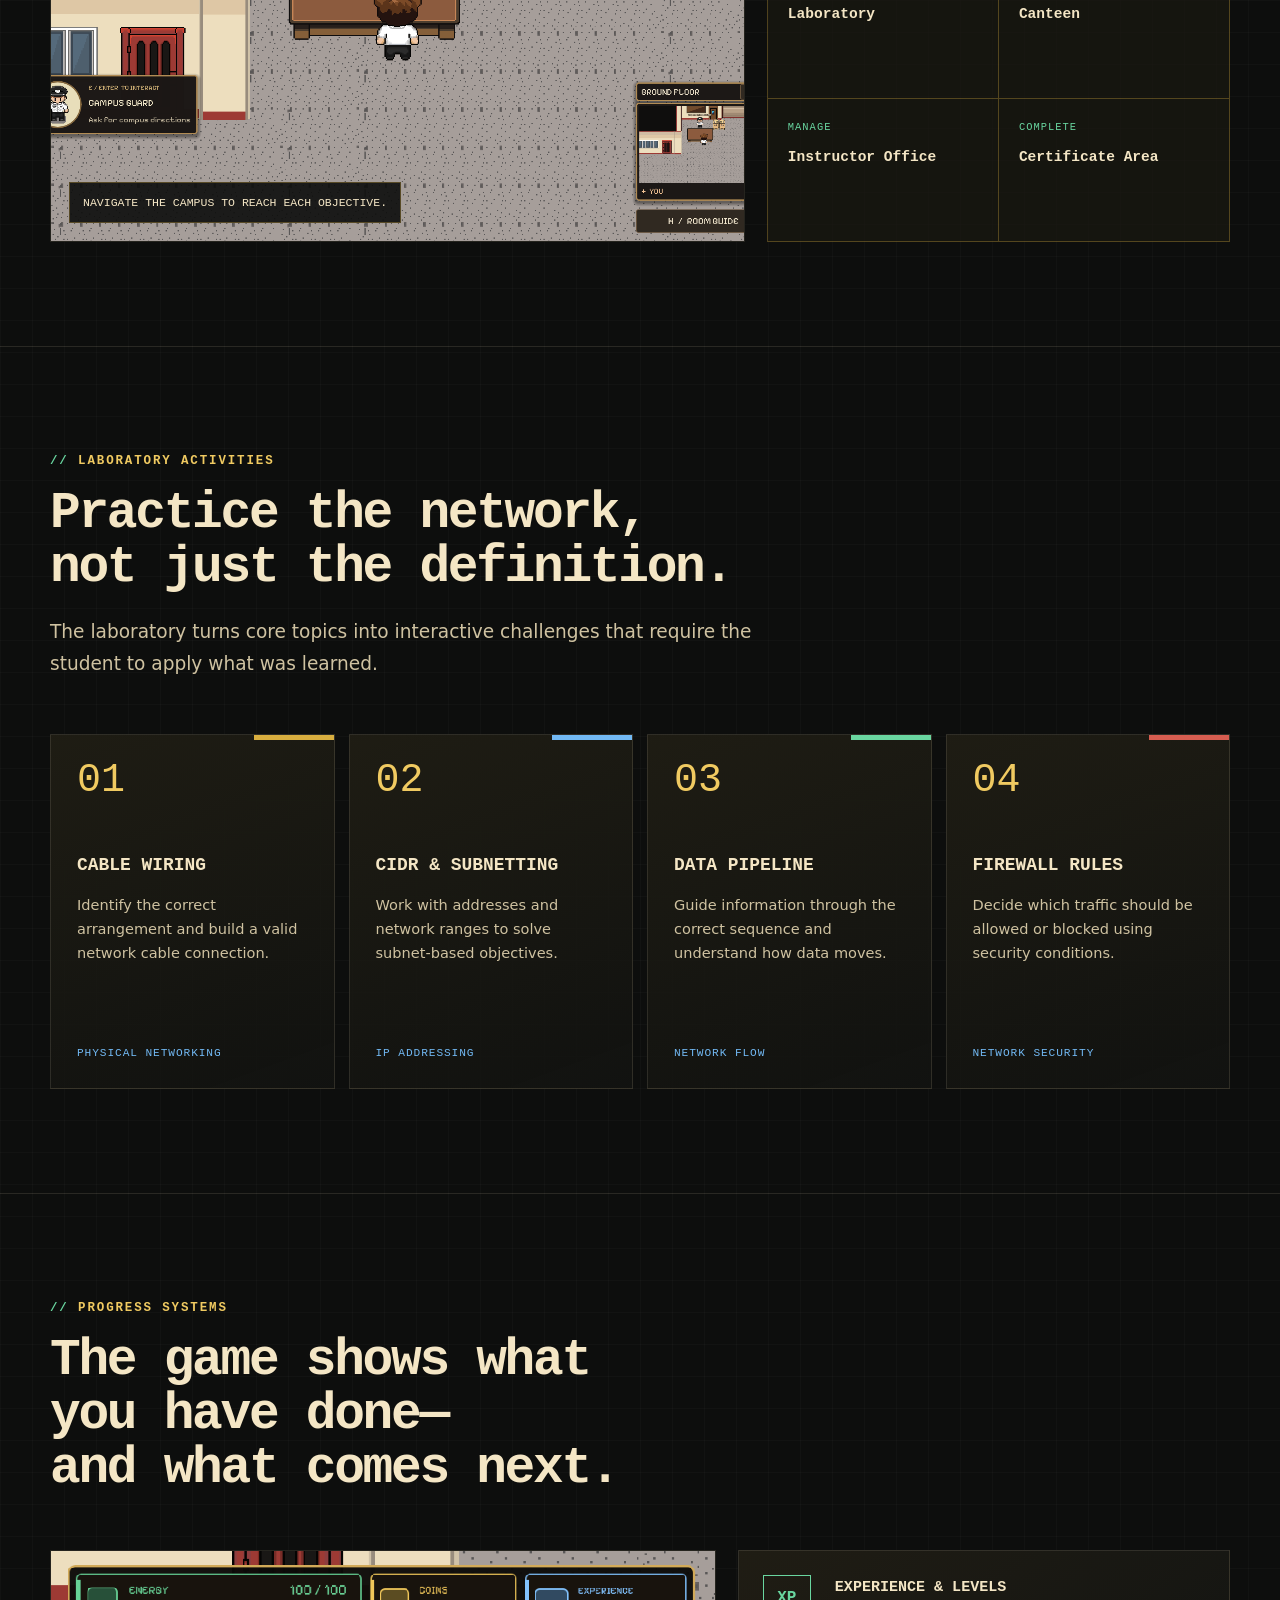
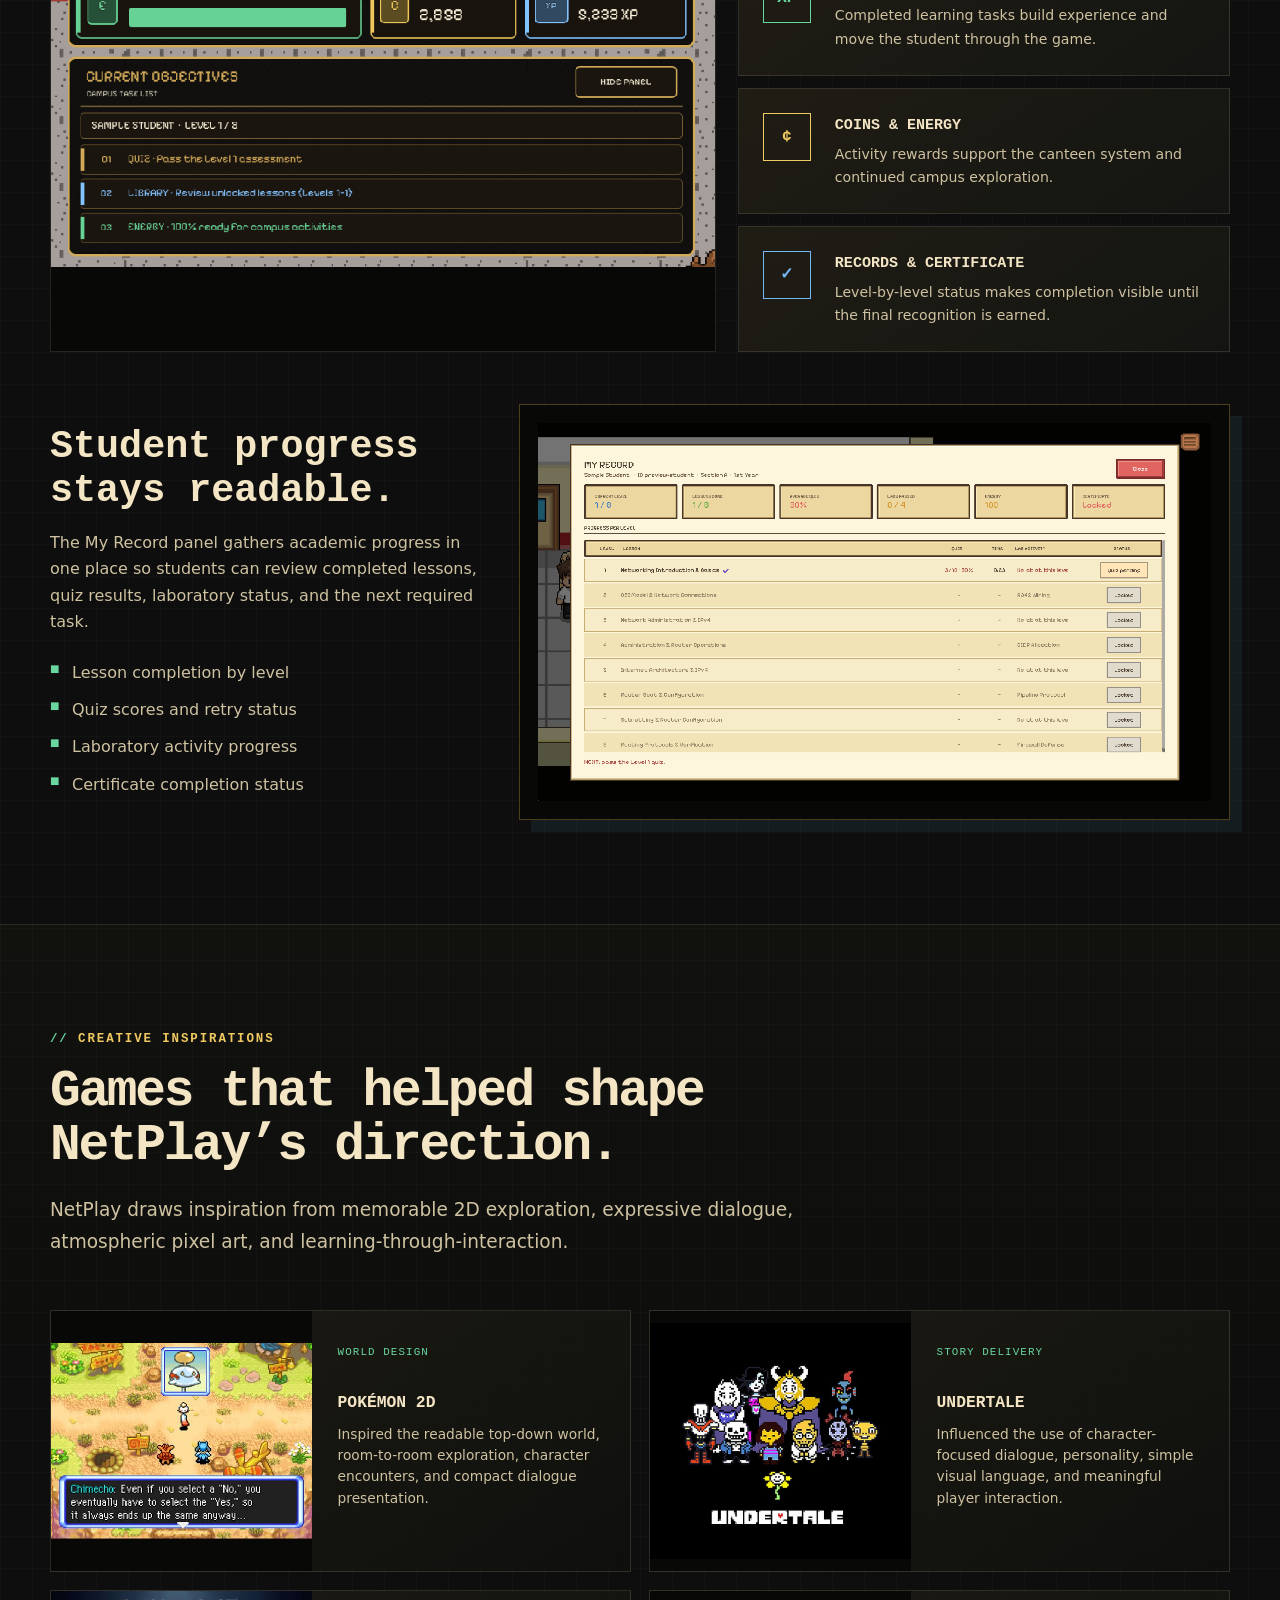
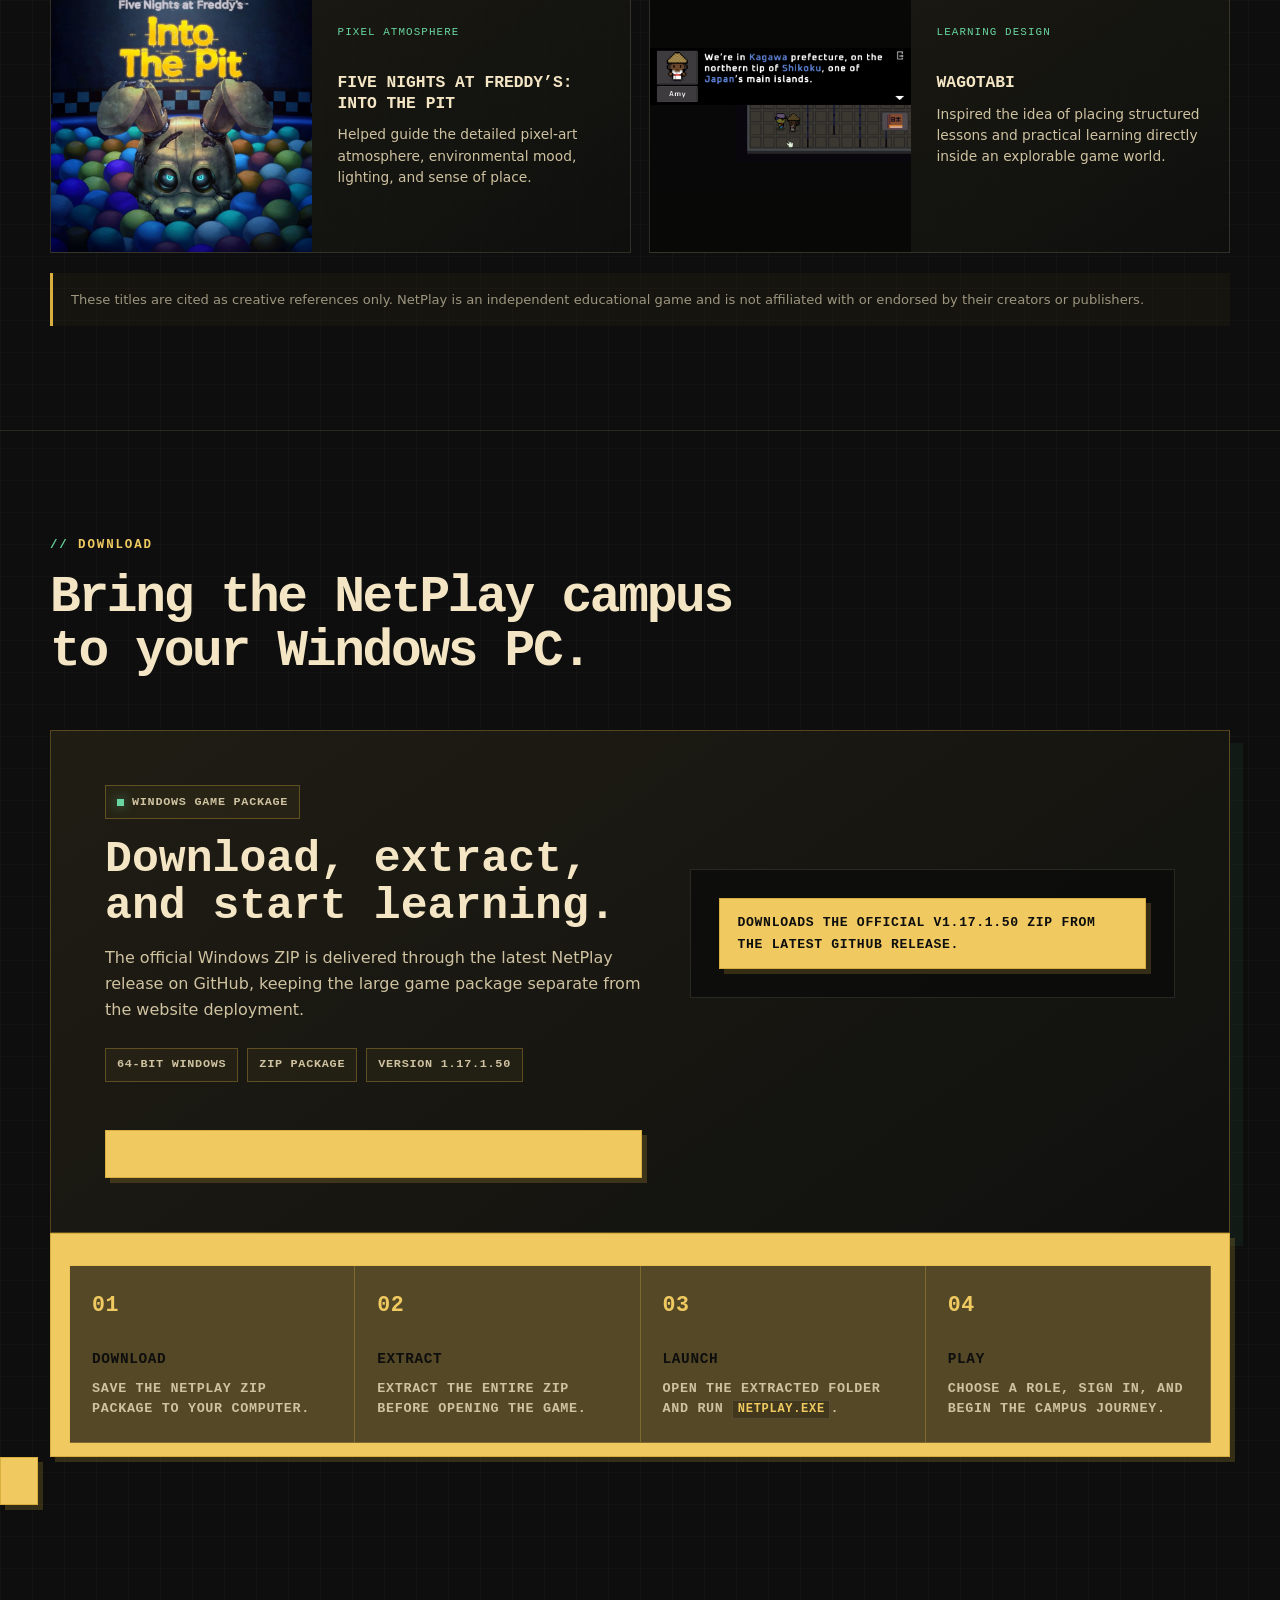
==== commit ca45d5a4: "Update download link for NetPlay v1.17.1.50" ====
--- a/index.html
+++ b/index.html
@@ -376,7 +376,7 @@
             <div class="download-meta"><span class="tag">64-bit Windows</span><span class="tag">ZIP package</span><span class="tag">Version 1.17.1.50</span></div>
           </div>
           <div class="download-action">
-            <a class="button button-primary" id="netplay-download" href="https://github.com/ethnd/Netplay-Website/releases/latest/download/Official%20NetPlay%20v1.17.1.50.zip">Download NetPlay for Windows</a>
+            <a class="button button-primary" id="netplay-download" href="https://github.com/ethnd/Netplay-Website/releases/download/v1.17.1.50/Official.NetPlay.v1.17.1.50.zip</a>
             <p class="download-note" id="download-status">Downloads the official v1.17.1.50 ZIP from the latest GitHub release.</p>
           </div>
         </div>
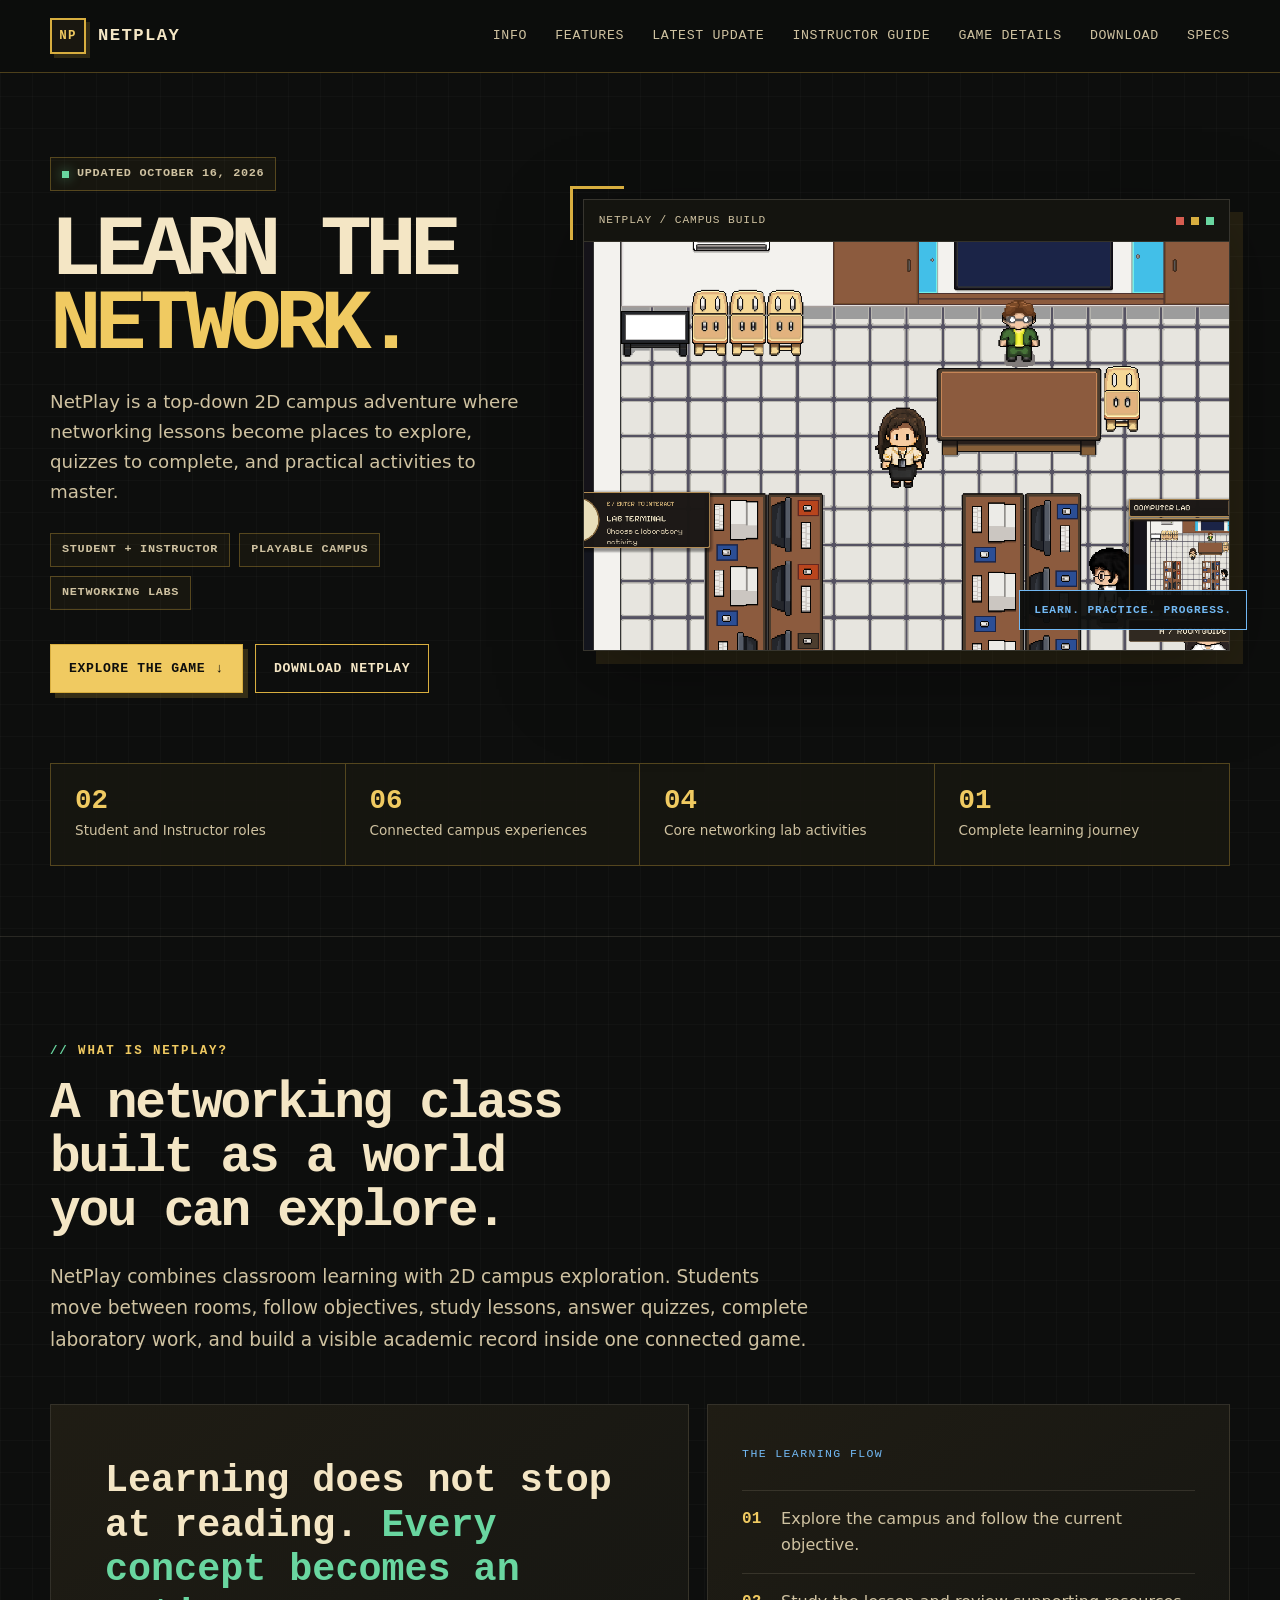
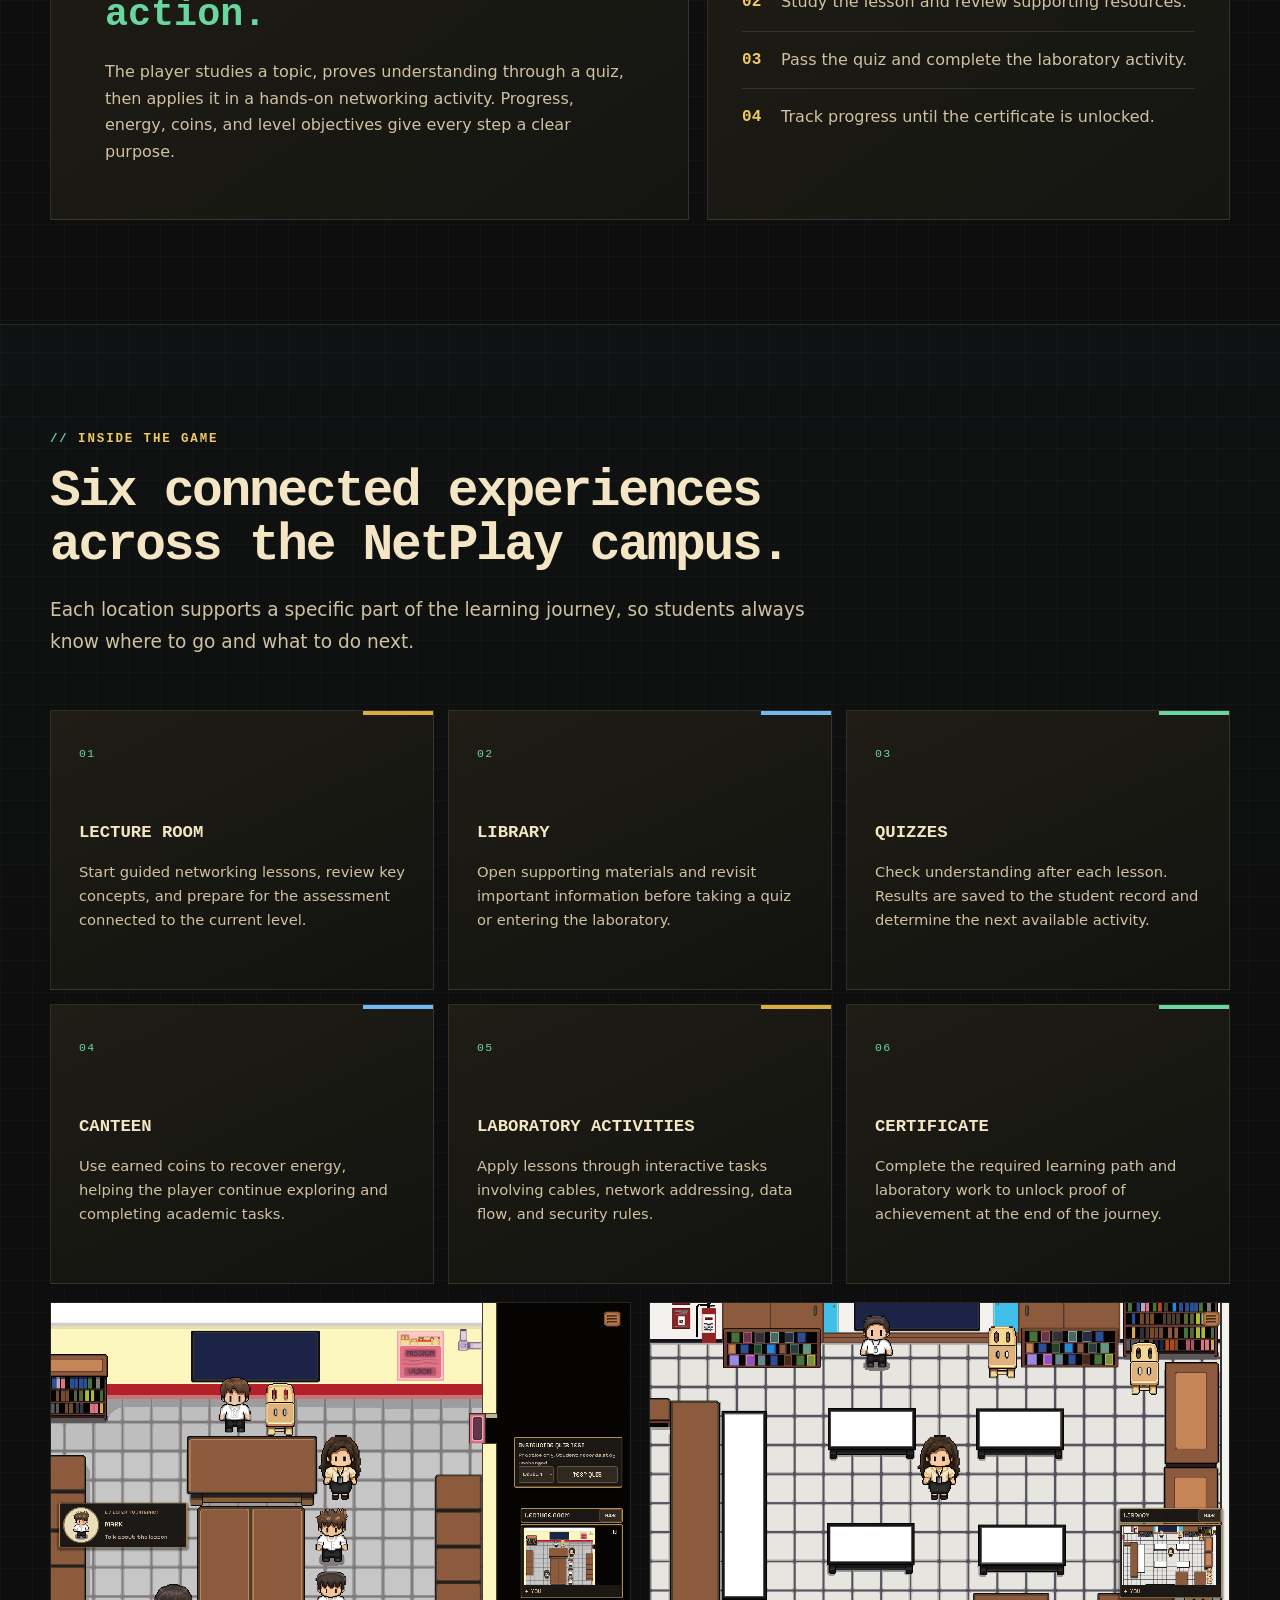
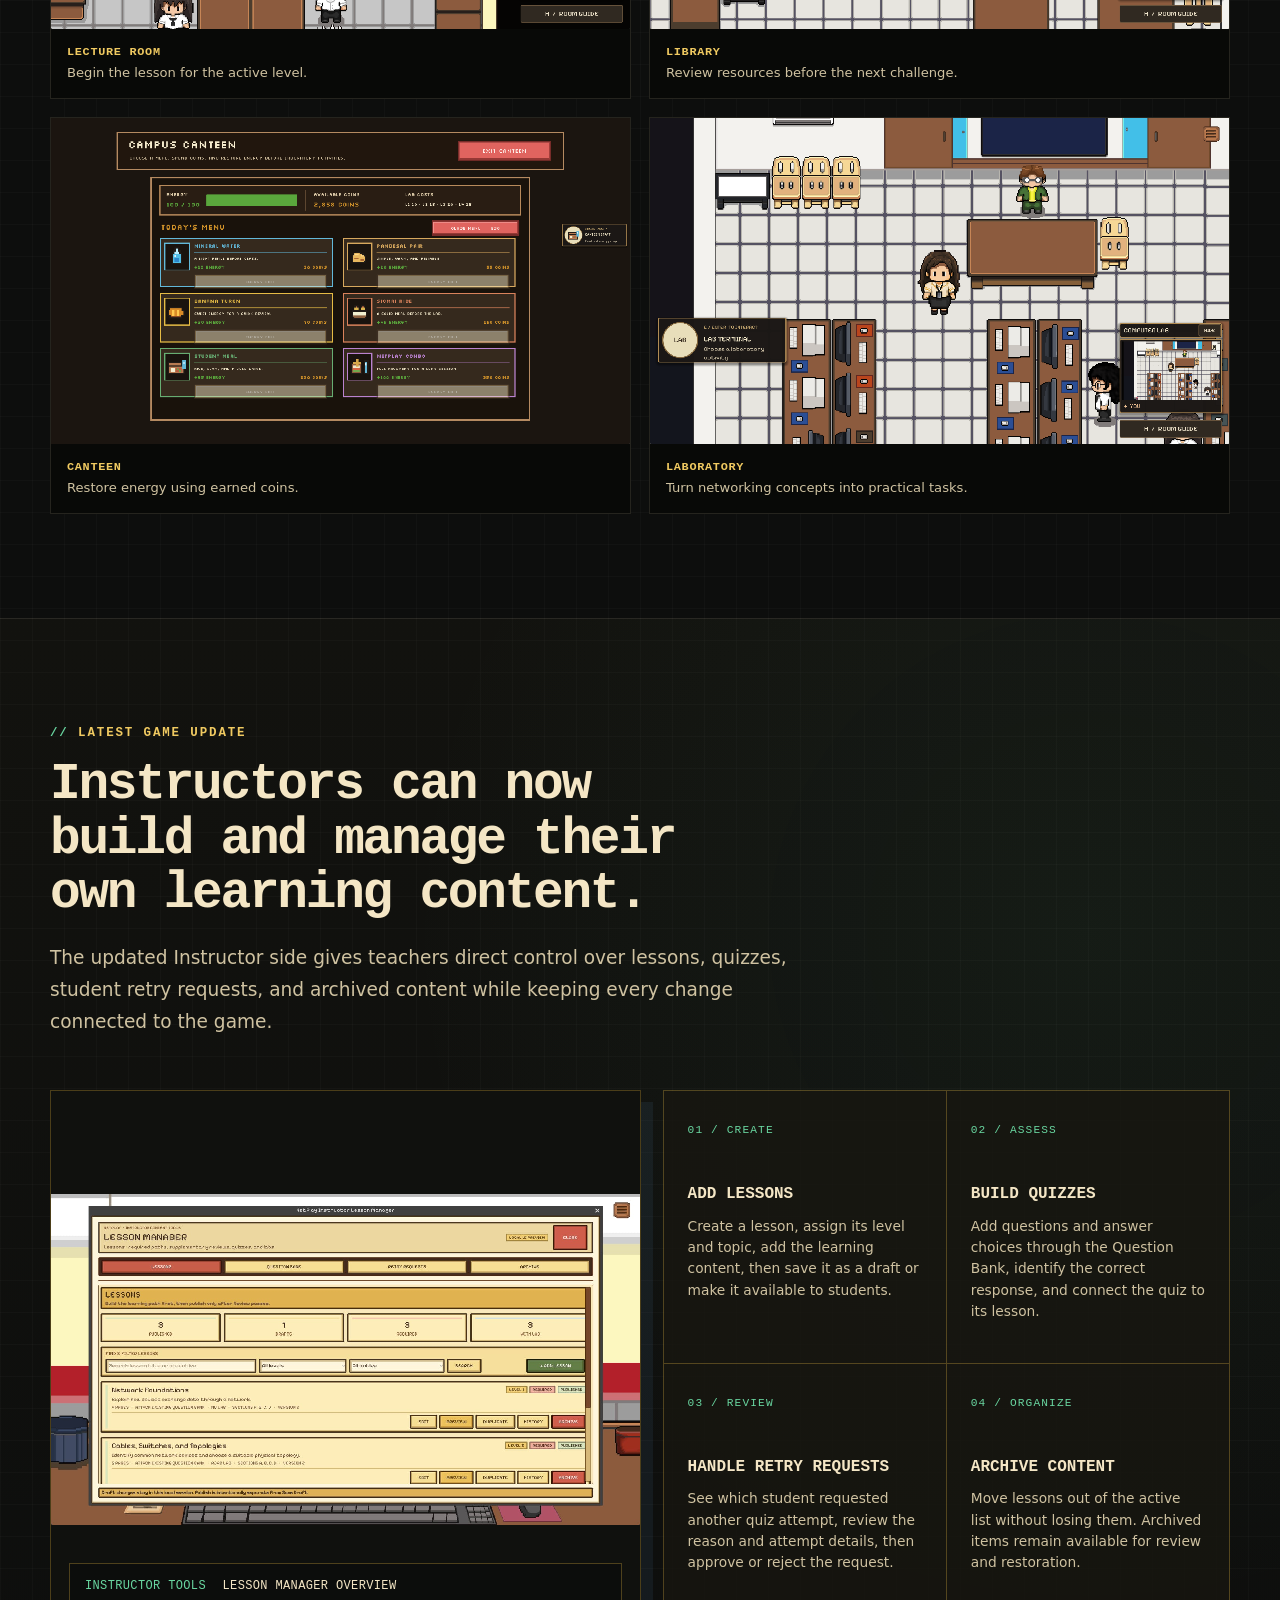
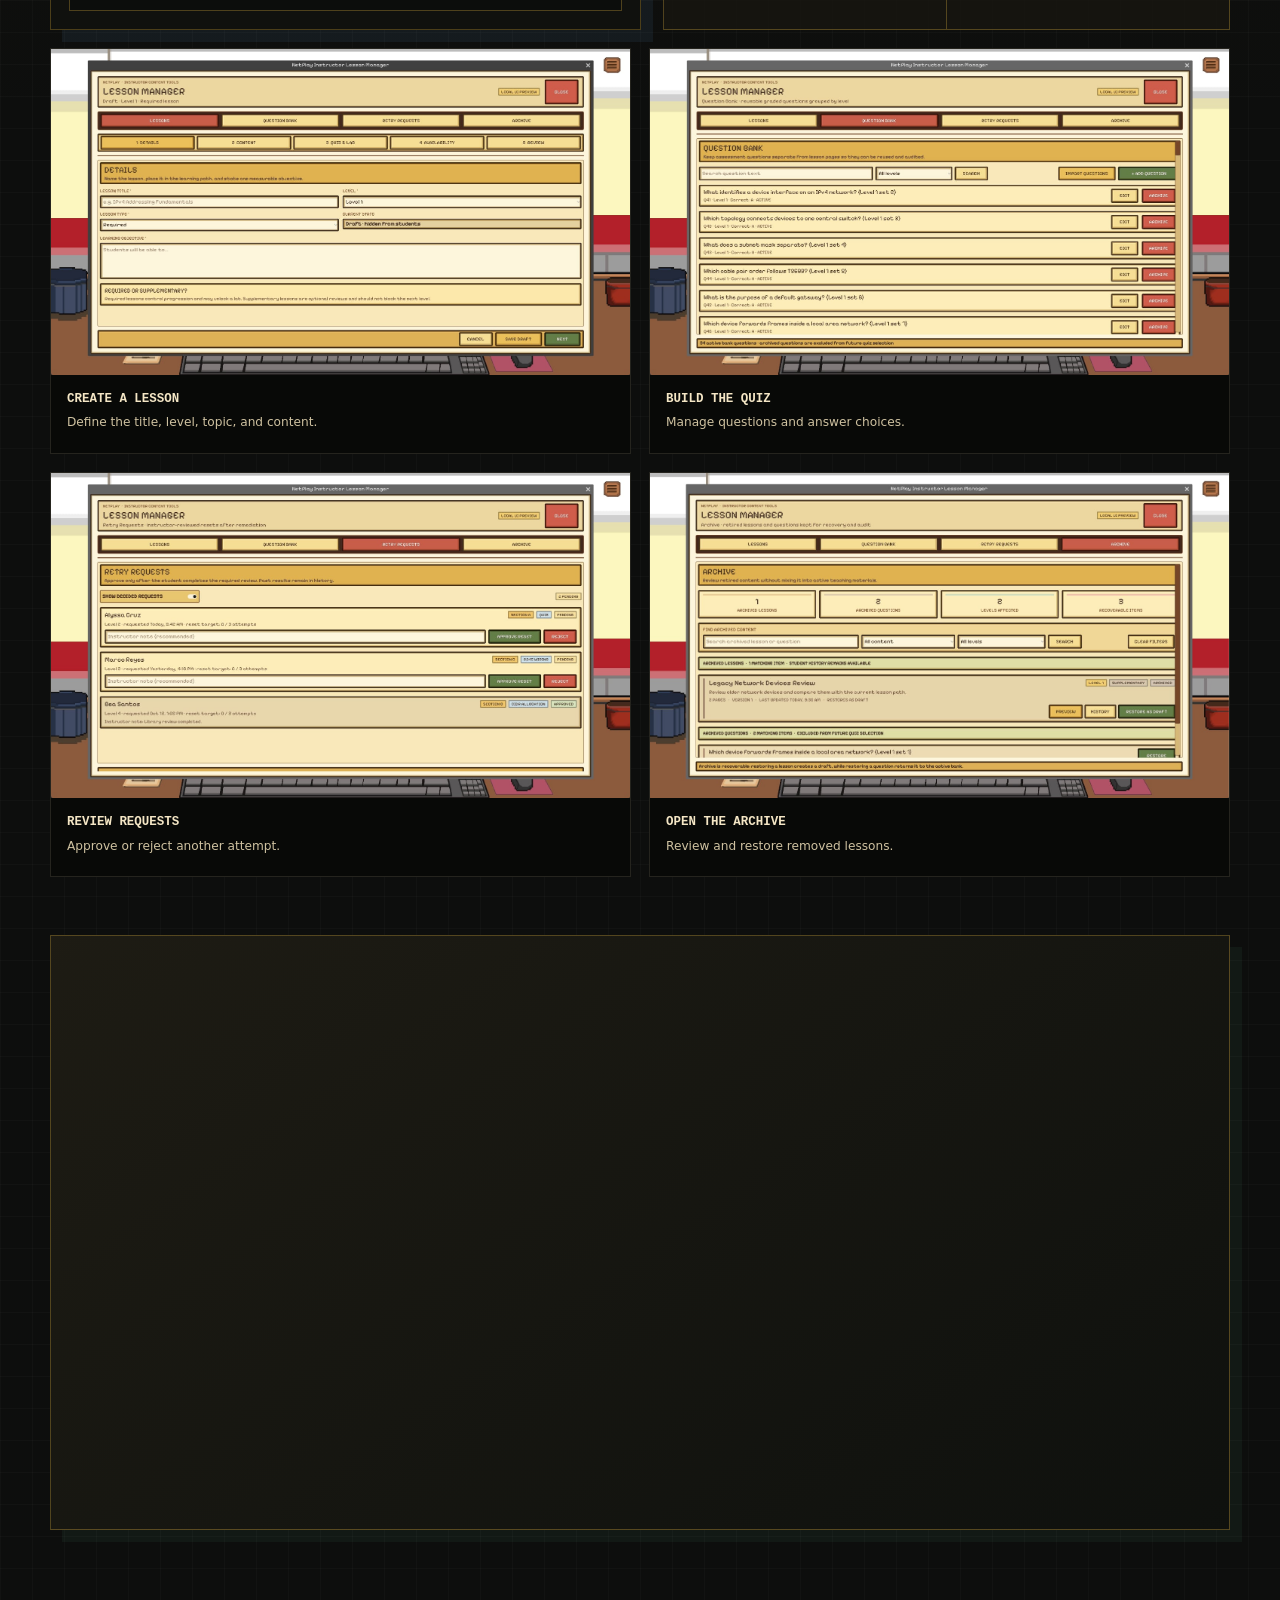
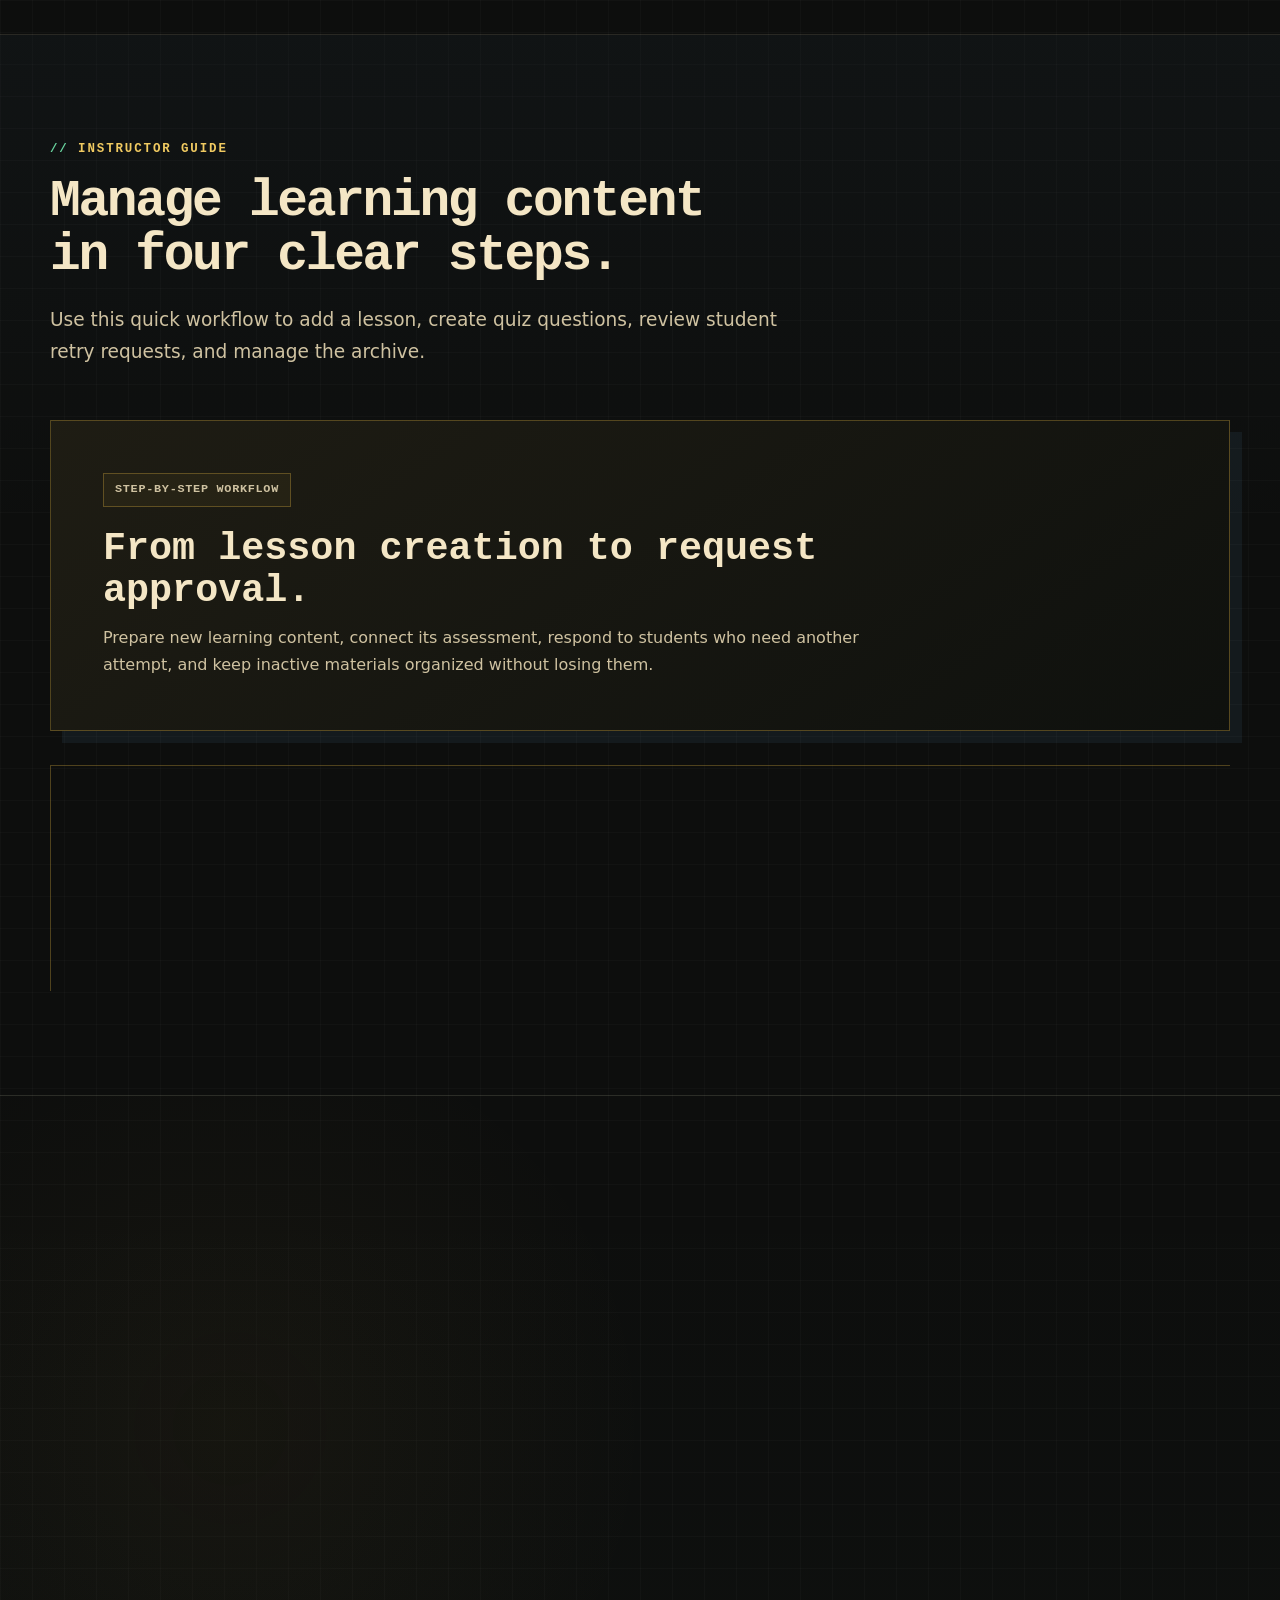
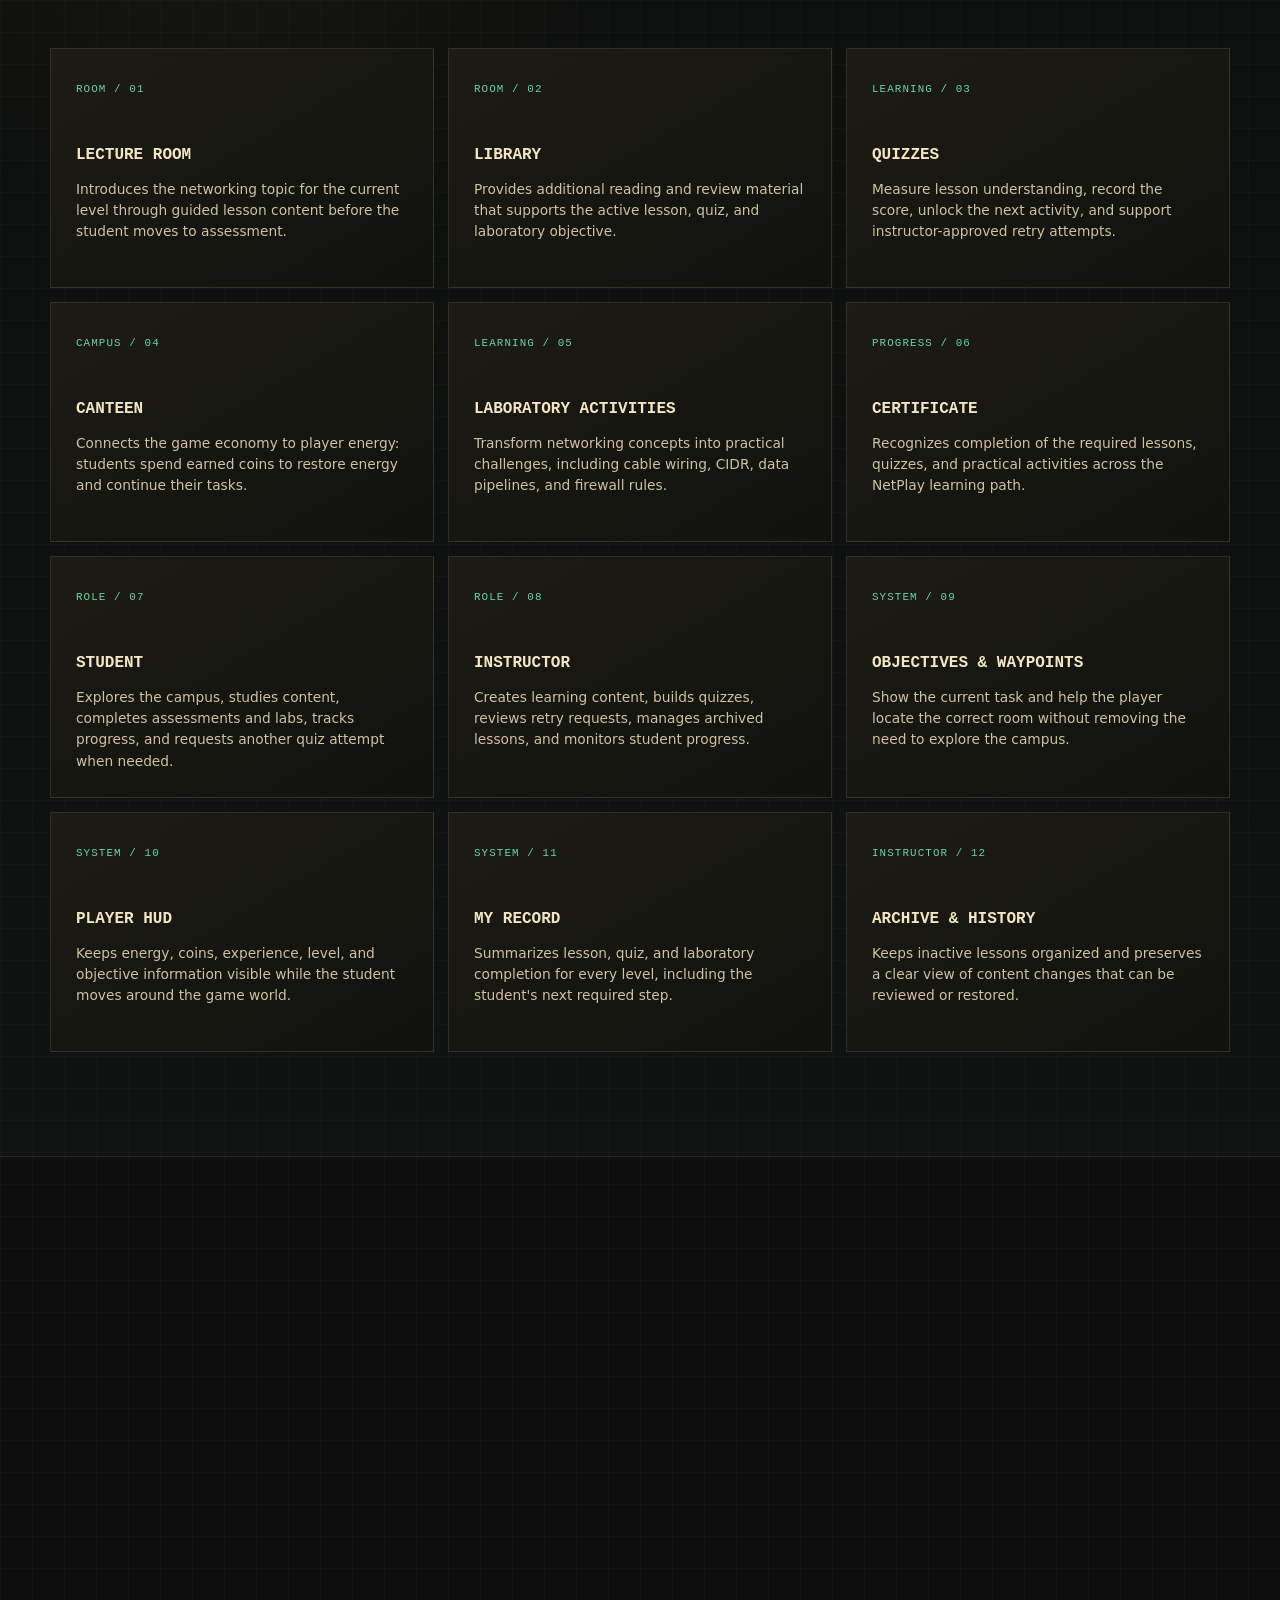
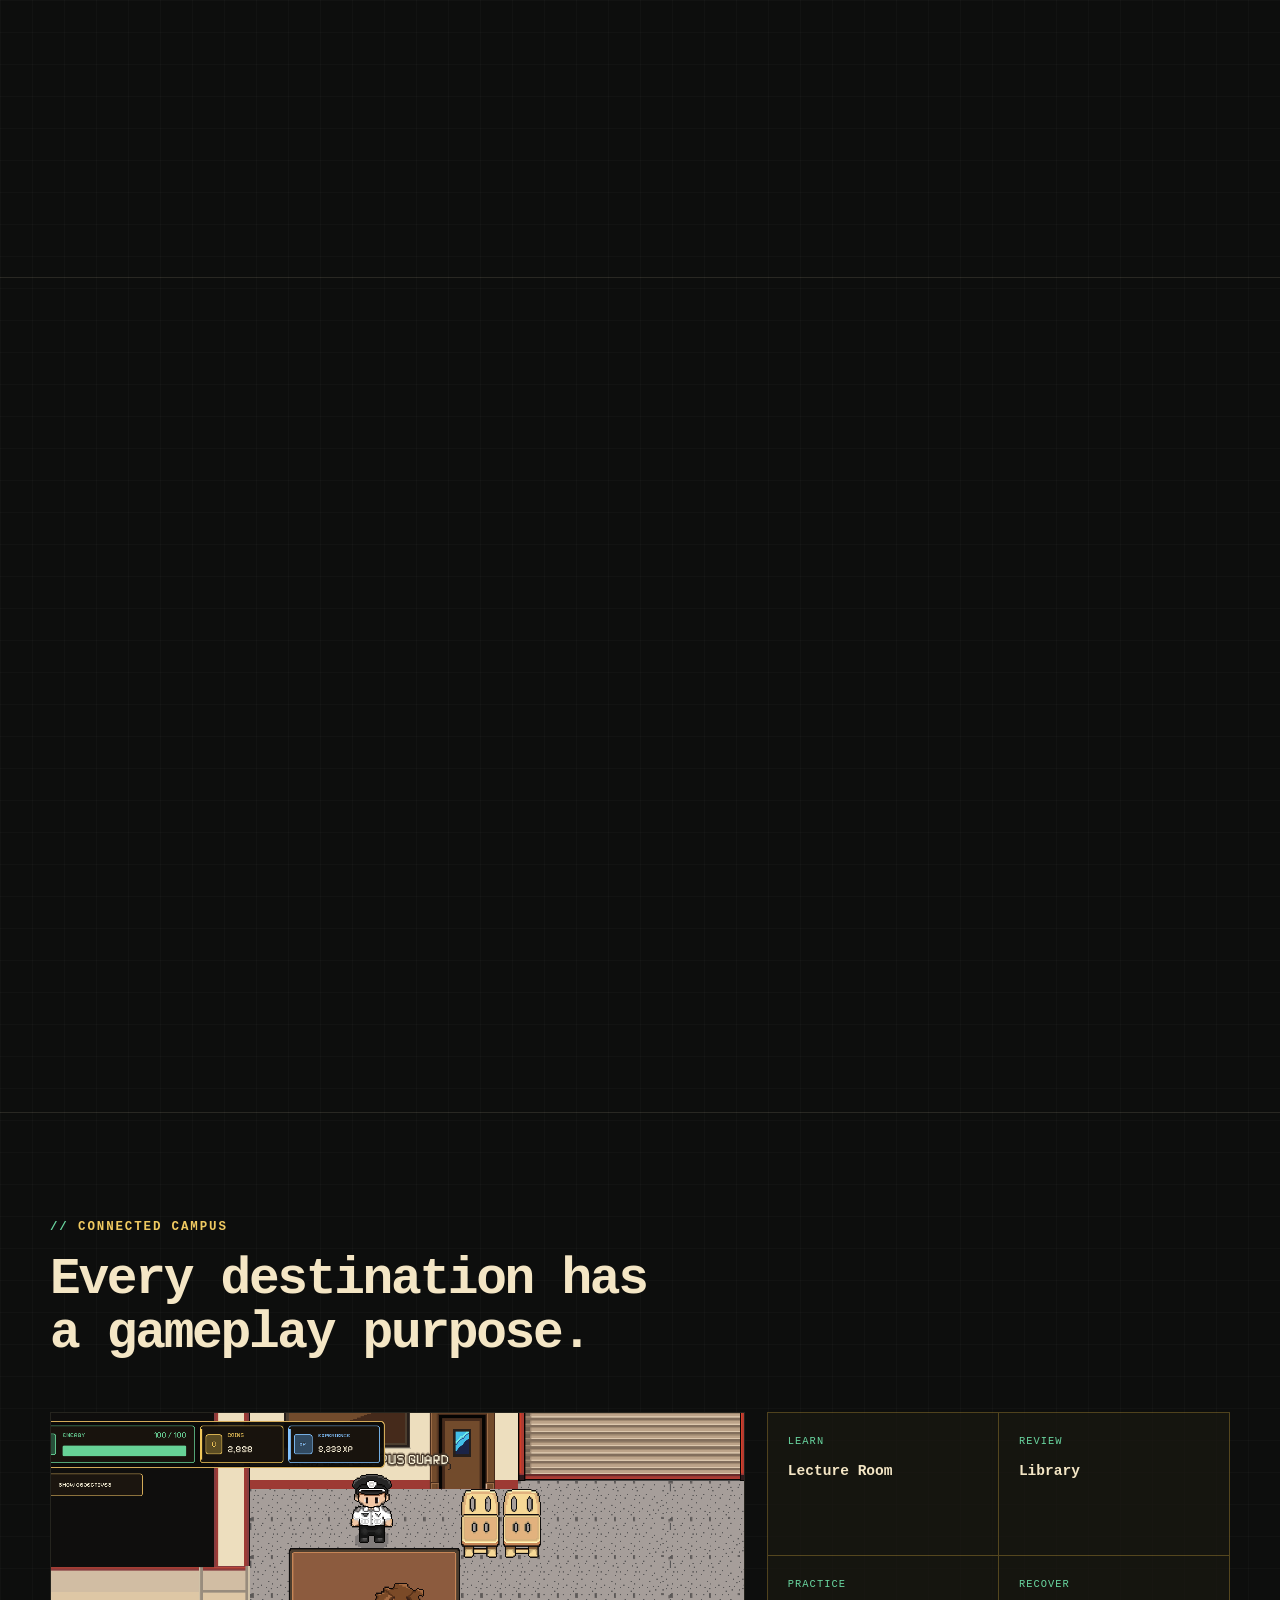
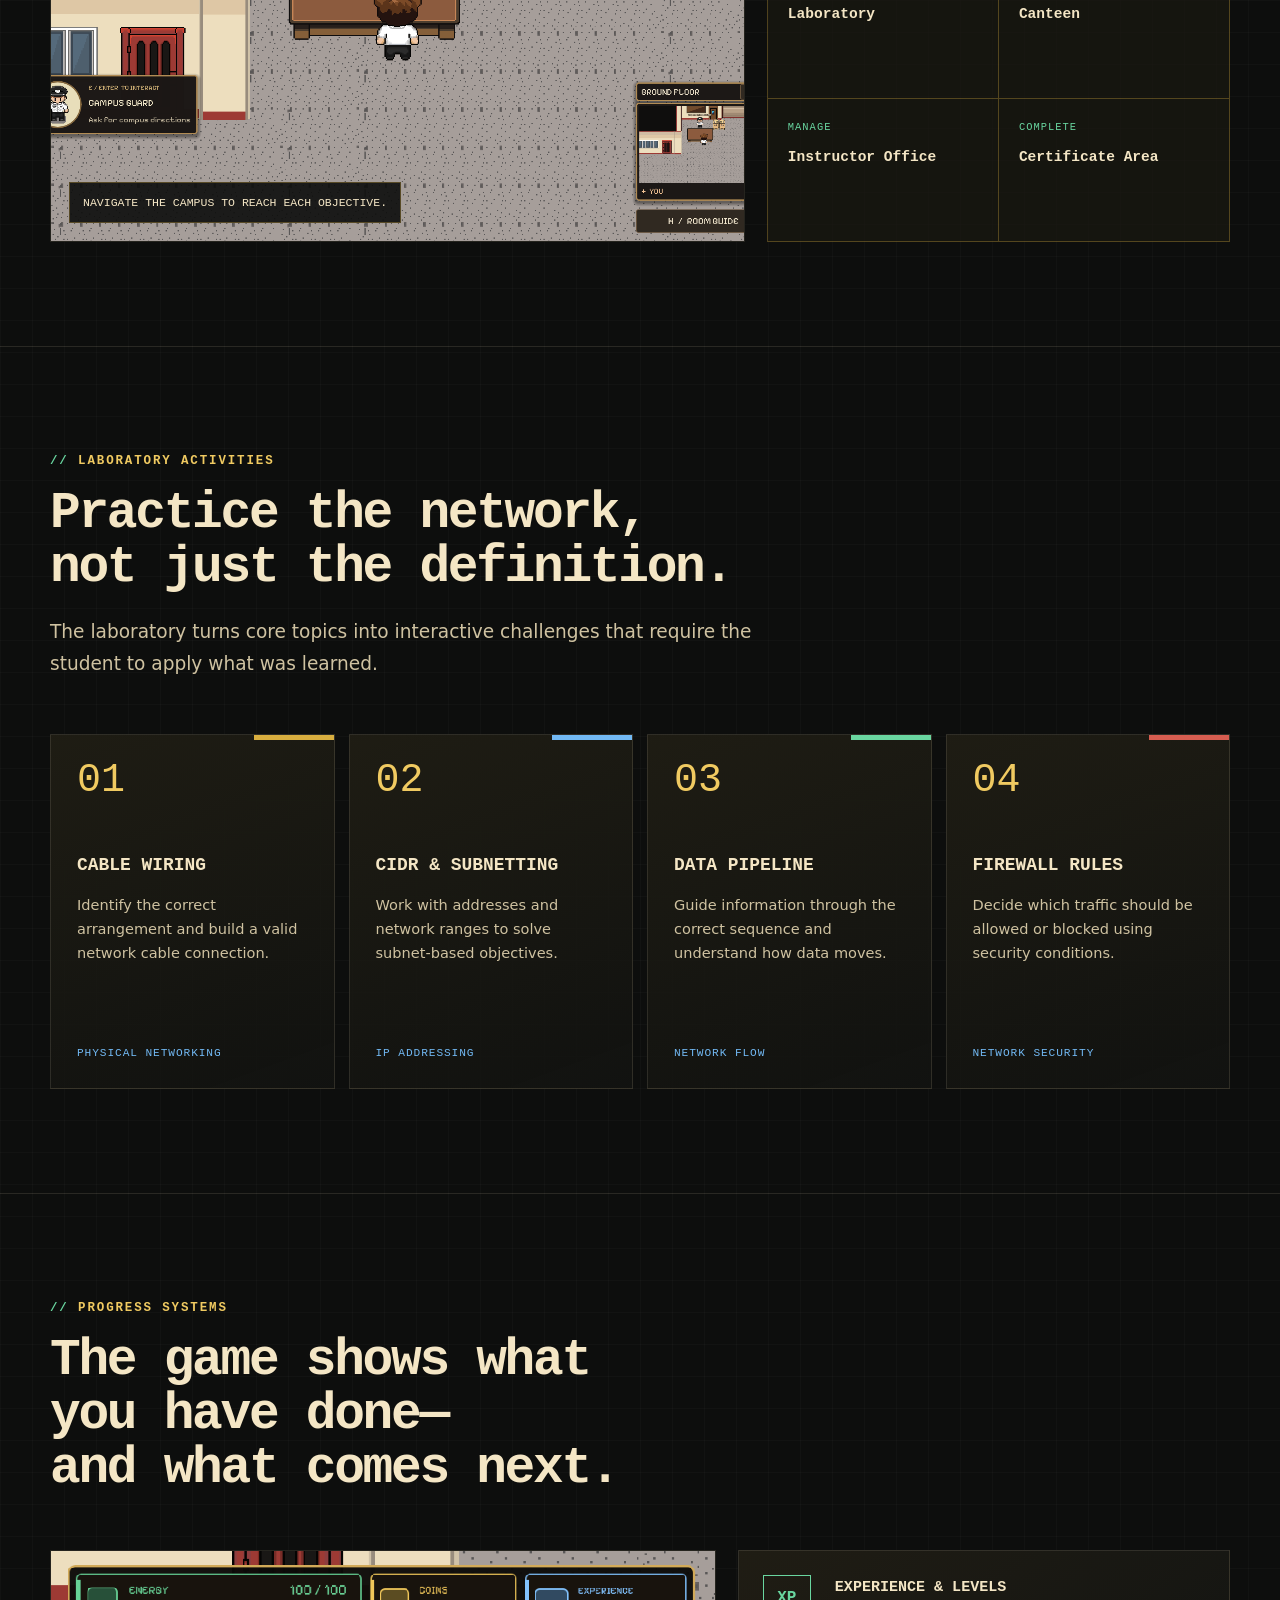
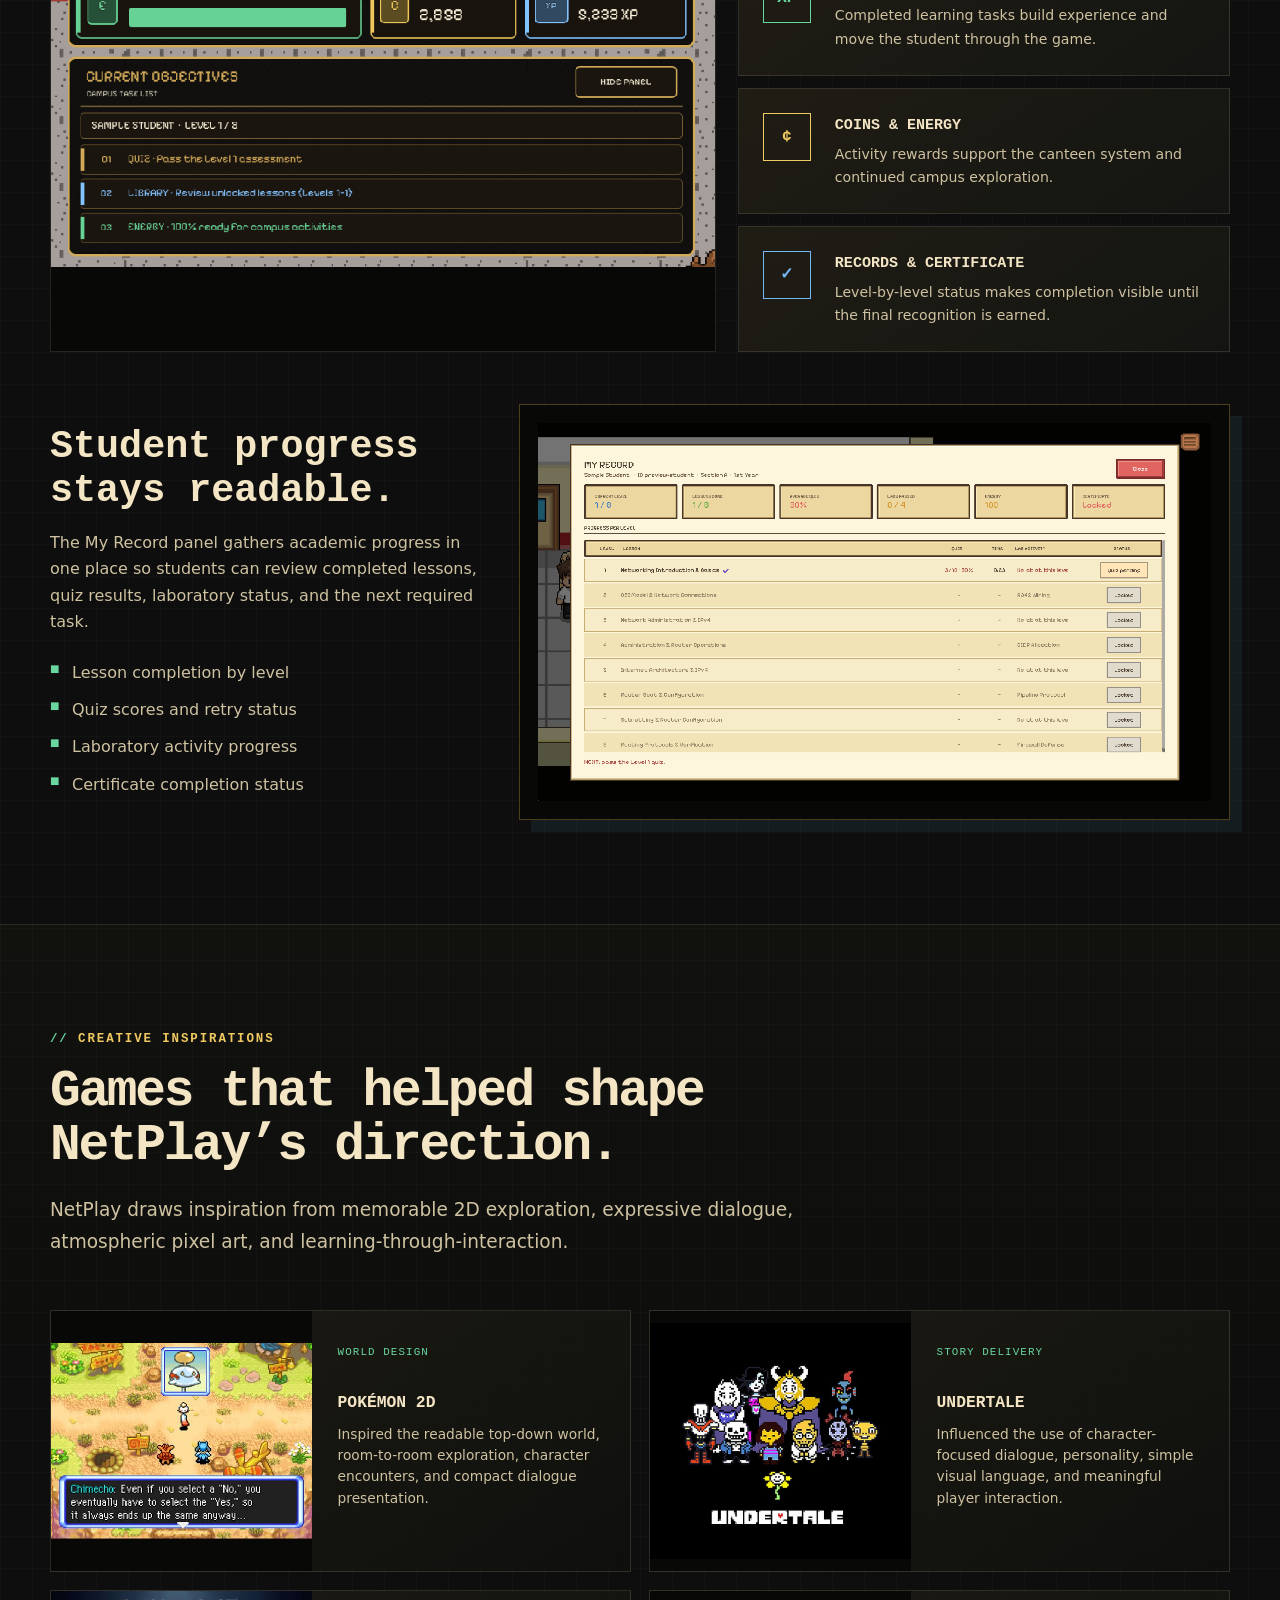
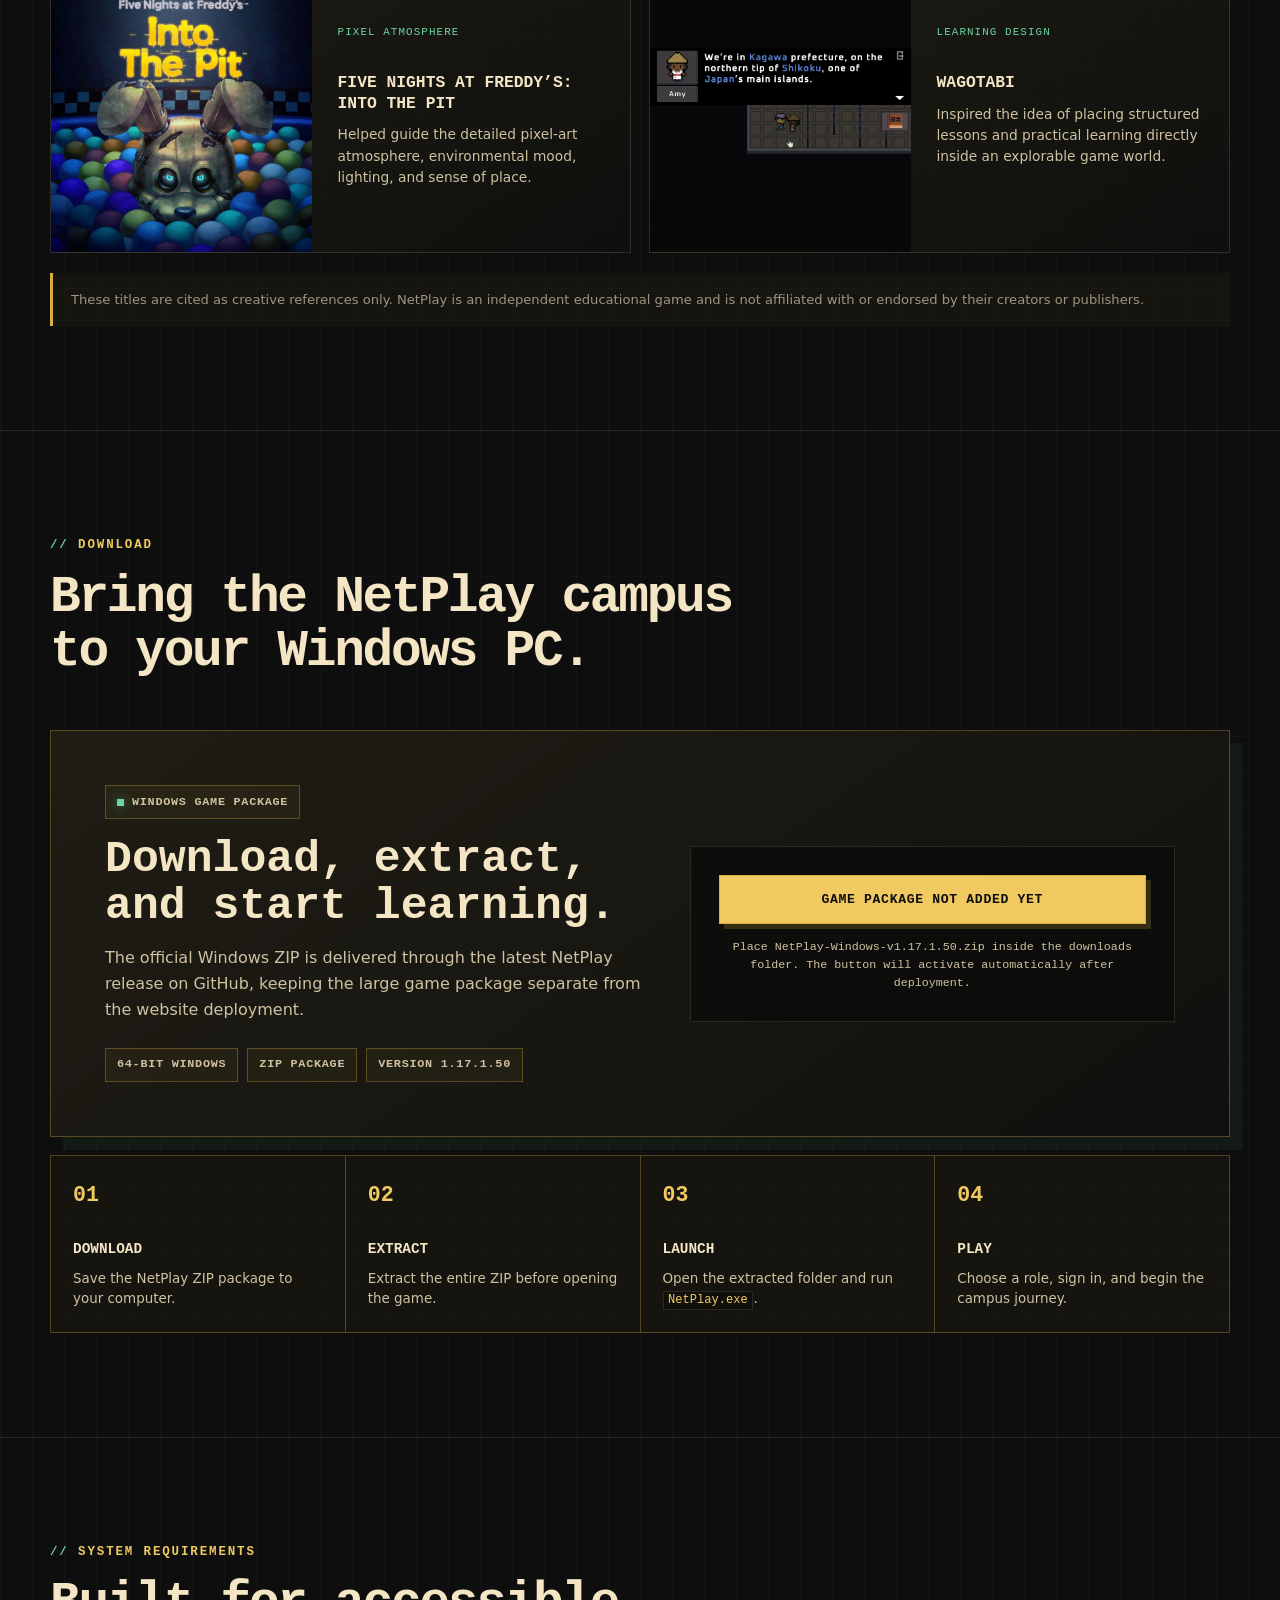
==== commit 0816bba0: "Update download link text for NetPlay ZIP package" ====
--- a/index.html
+++ b/index.html
@@ -376,7 +376,7 @@
             <div class="download-meta"><span class="tag">64-bit Windows</span><span class="tag">ZIP package</span><span class="tag">Version 1.17.1.50</span></div>
           </div>
           <div class="download-action">
-            <a class="button button-primary" id="netplay-download" href="https://github.com/ethnd/Netplay-Website/releases/download/v1.17.1.50/Official.NetPlay.v1.17.1.50.zip</a>
+            <a class="button button-primary" id="netplay-download" href="https://github.com/ethnd/Netplay-Website/releases/download/v1.17.1.50/Official.NetPlay.v1.17.1.50.zip">Download NetPlay for Windows</a>
             <p class="download-note" id="download-status">Downloads the official v1.17.1.50 ZIP from the latest GitHub release.</p>
           </div>
         </div>
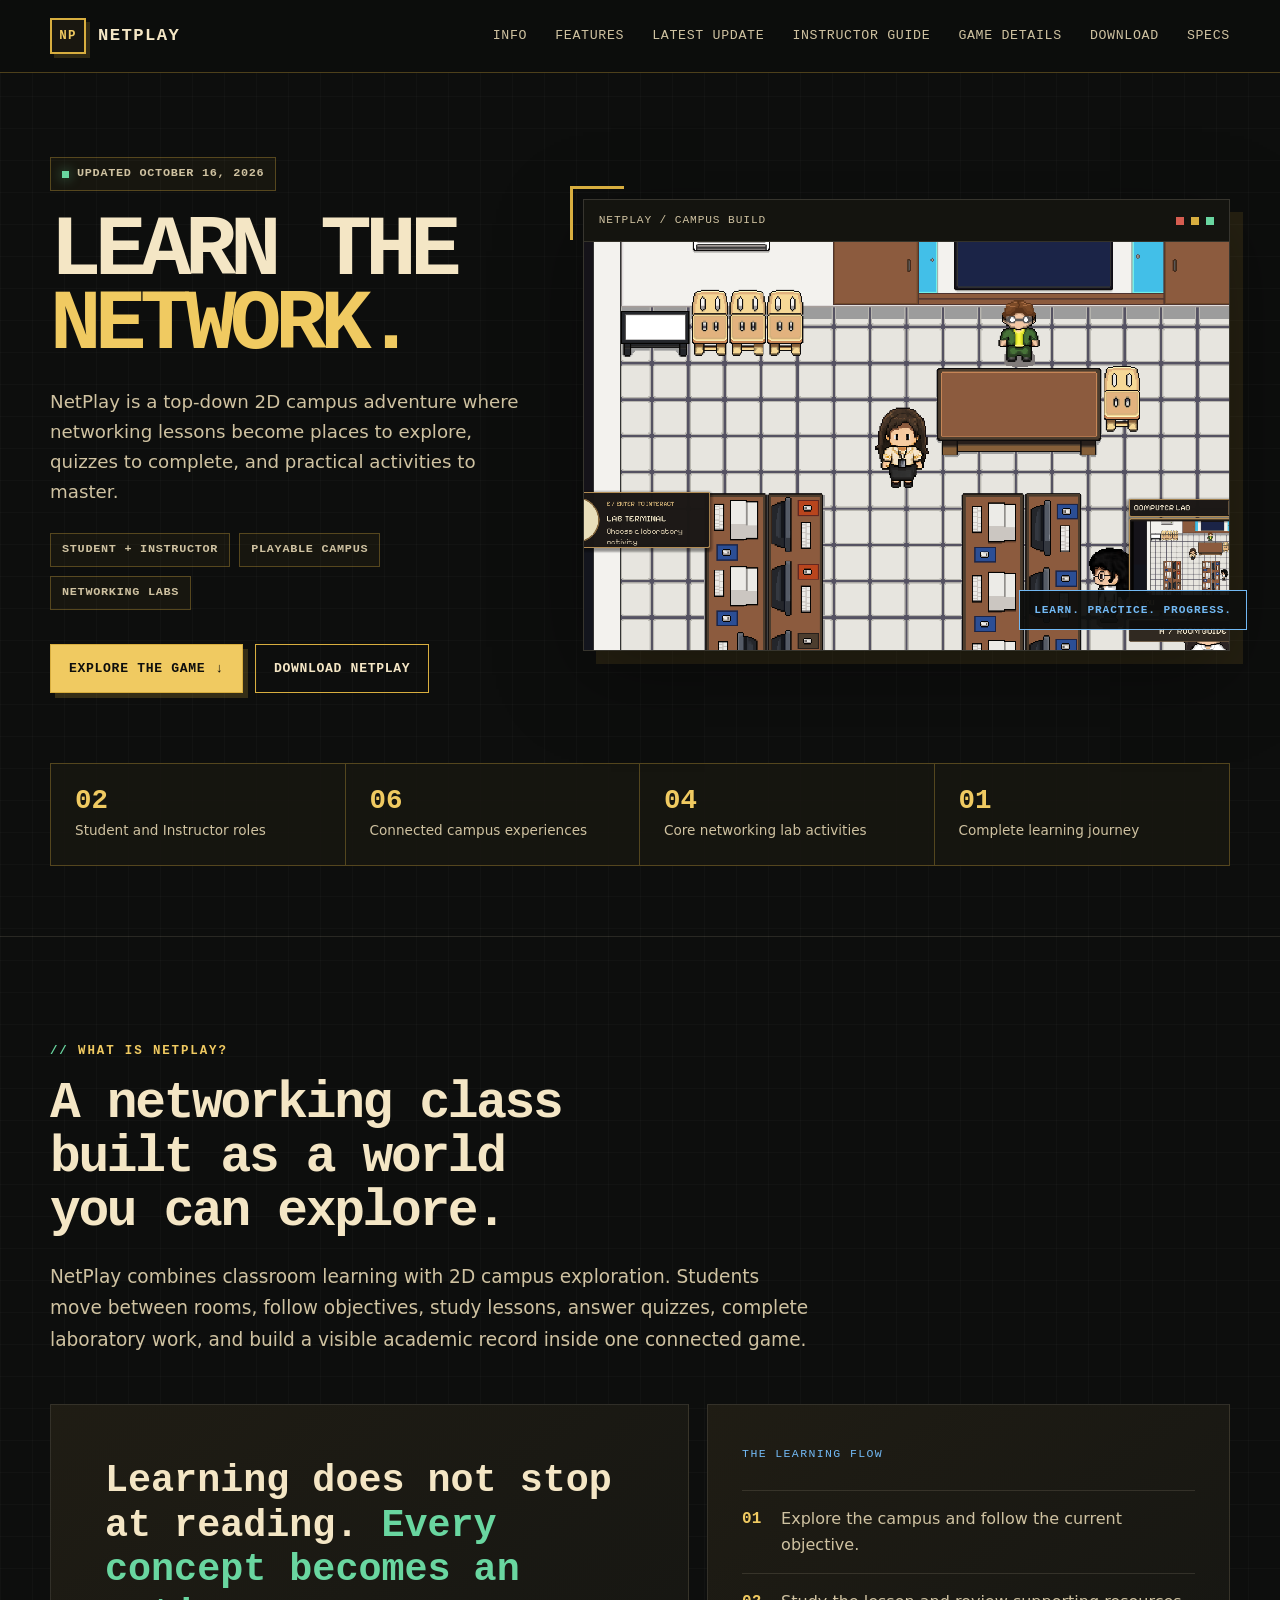
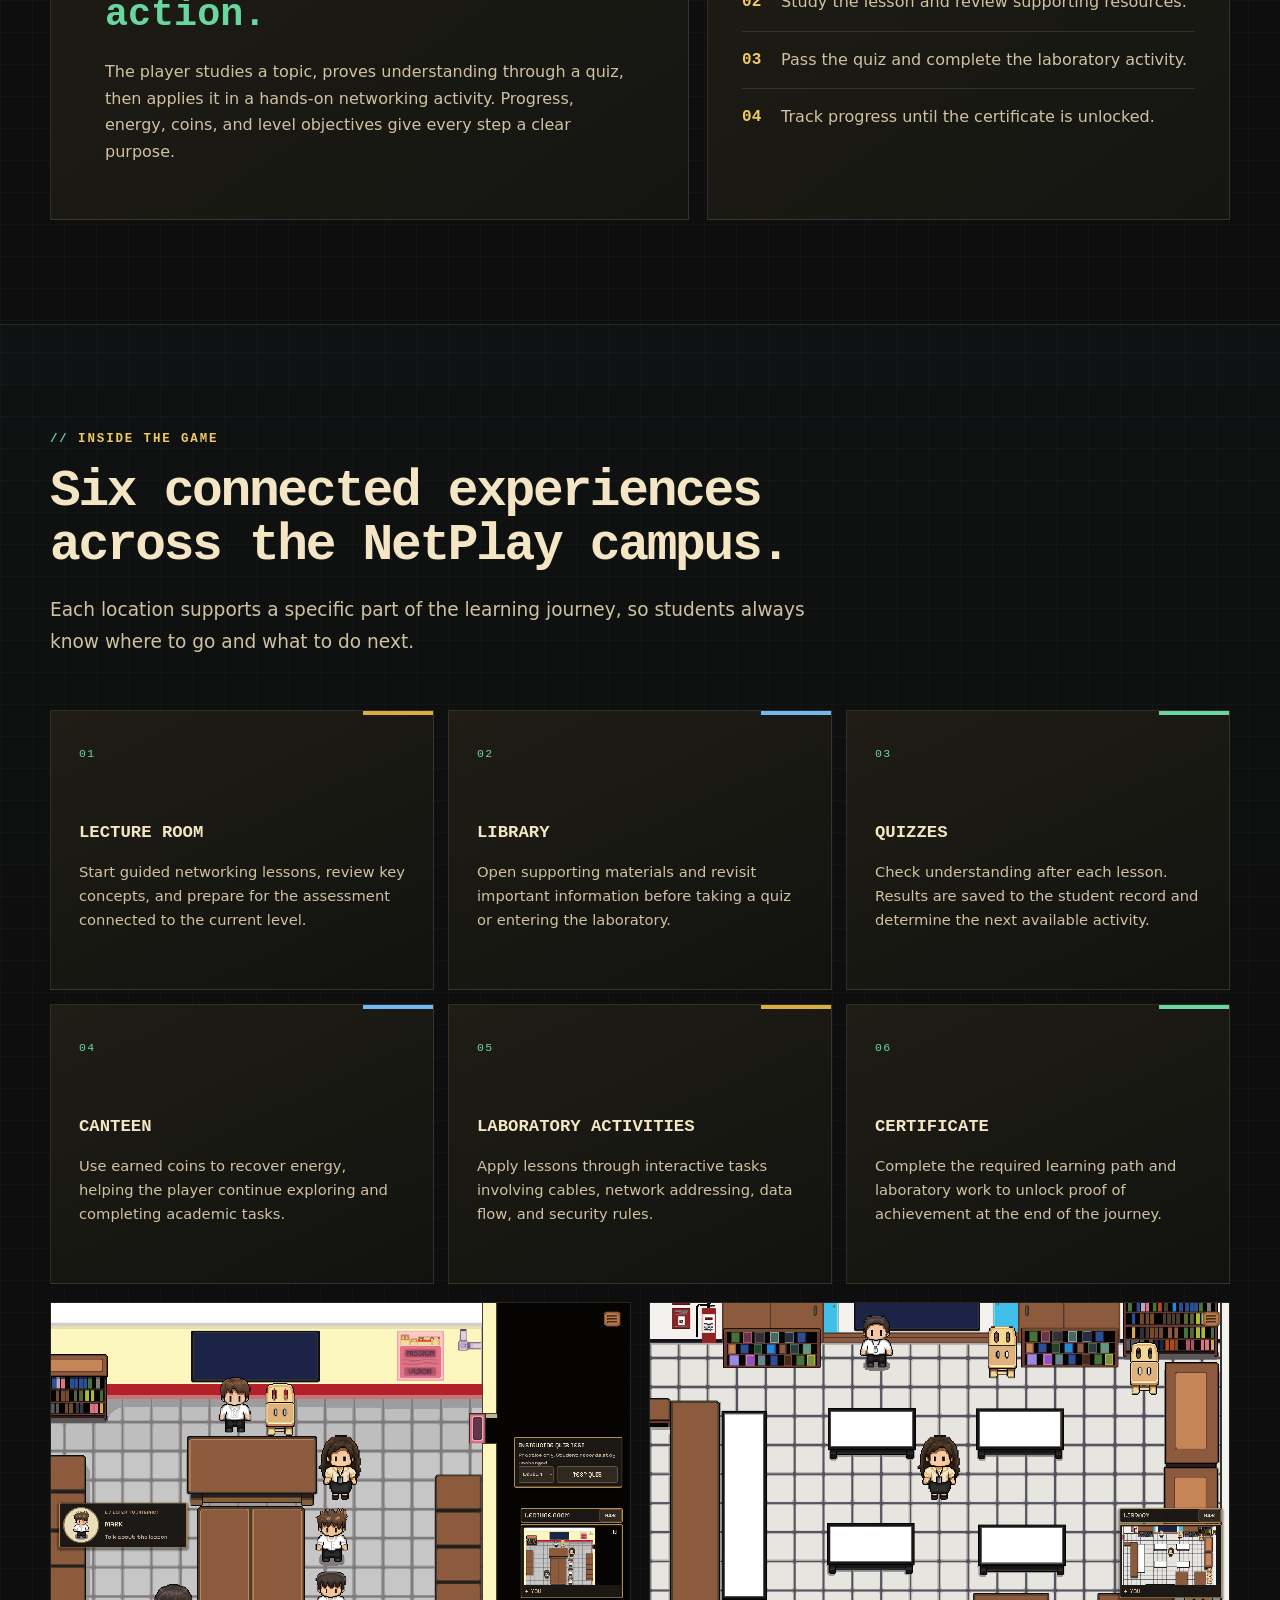
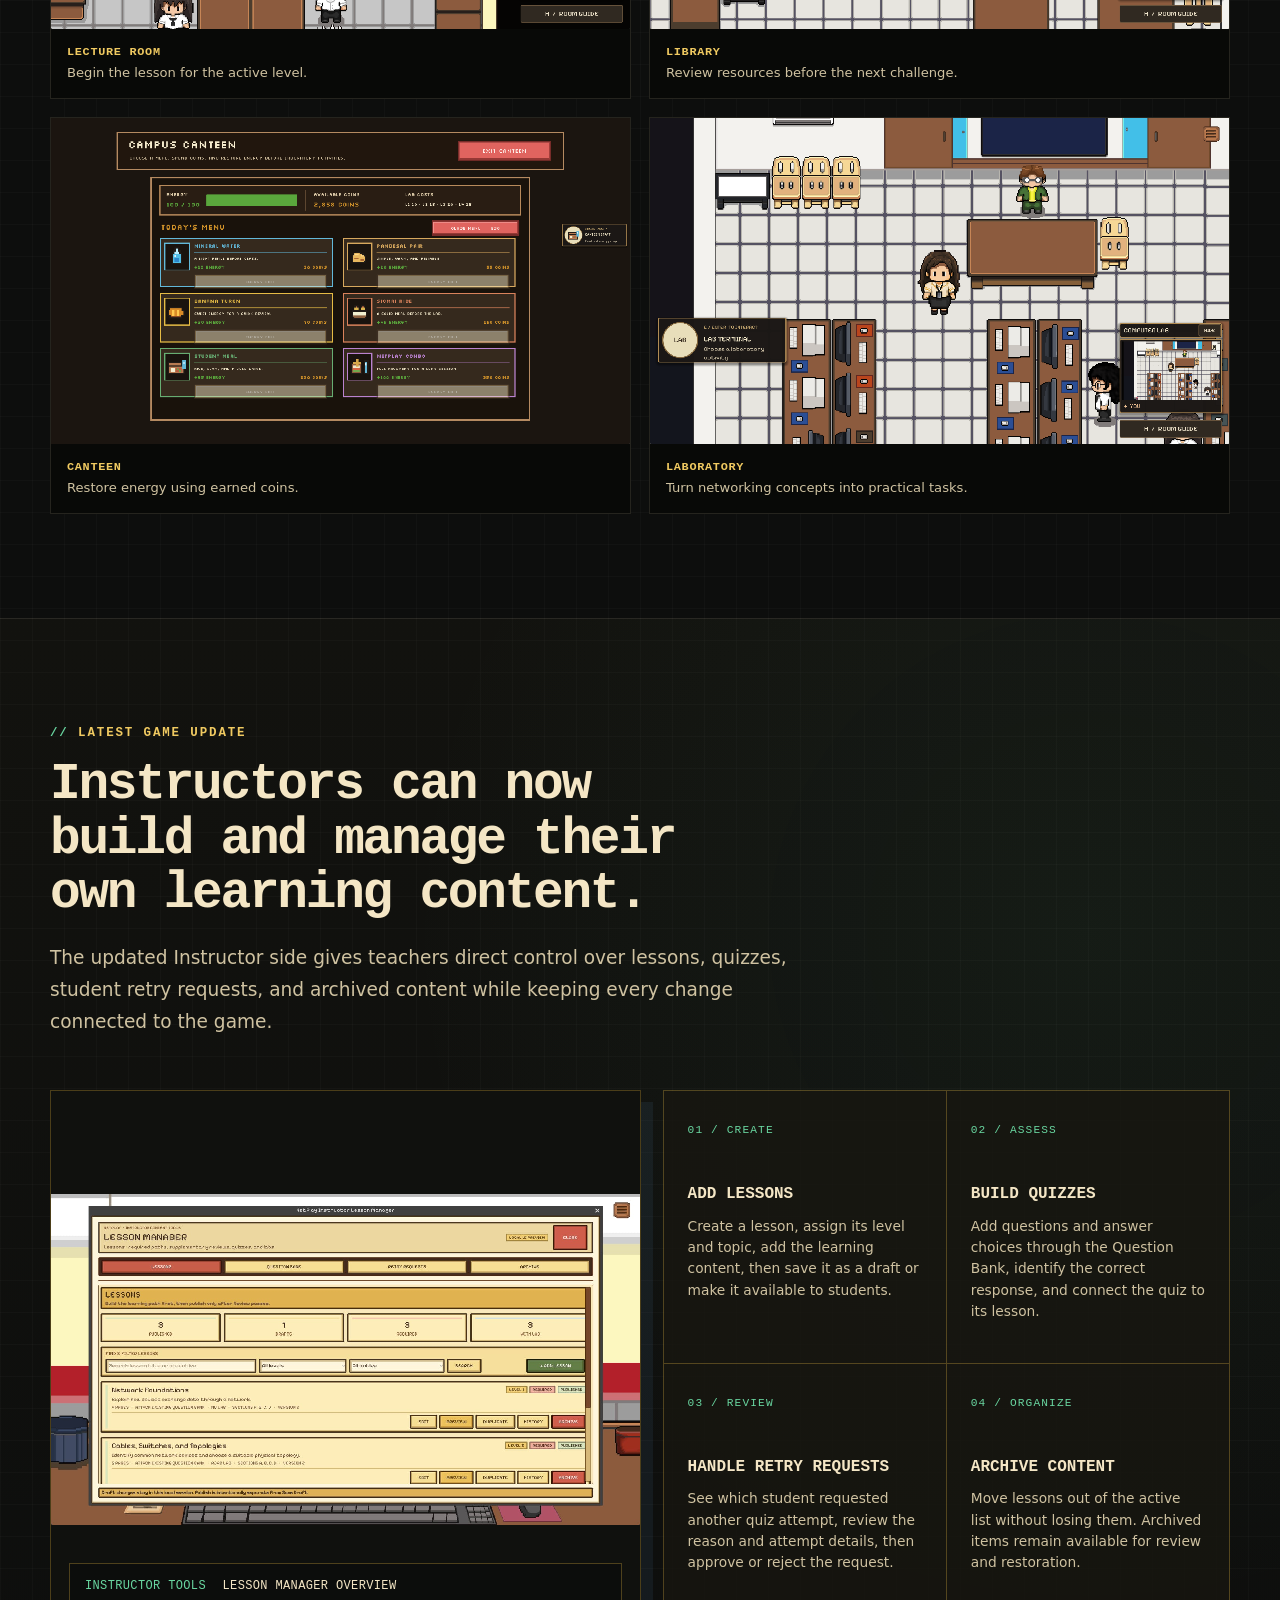
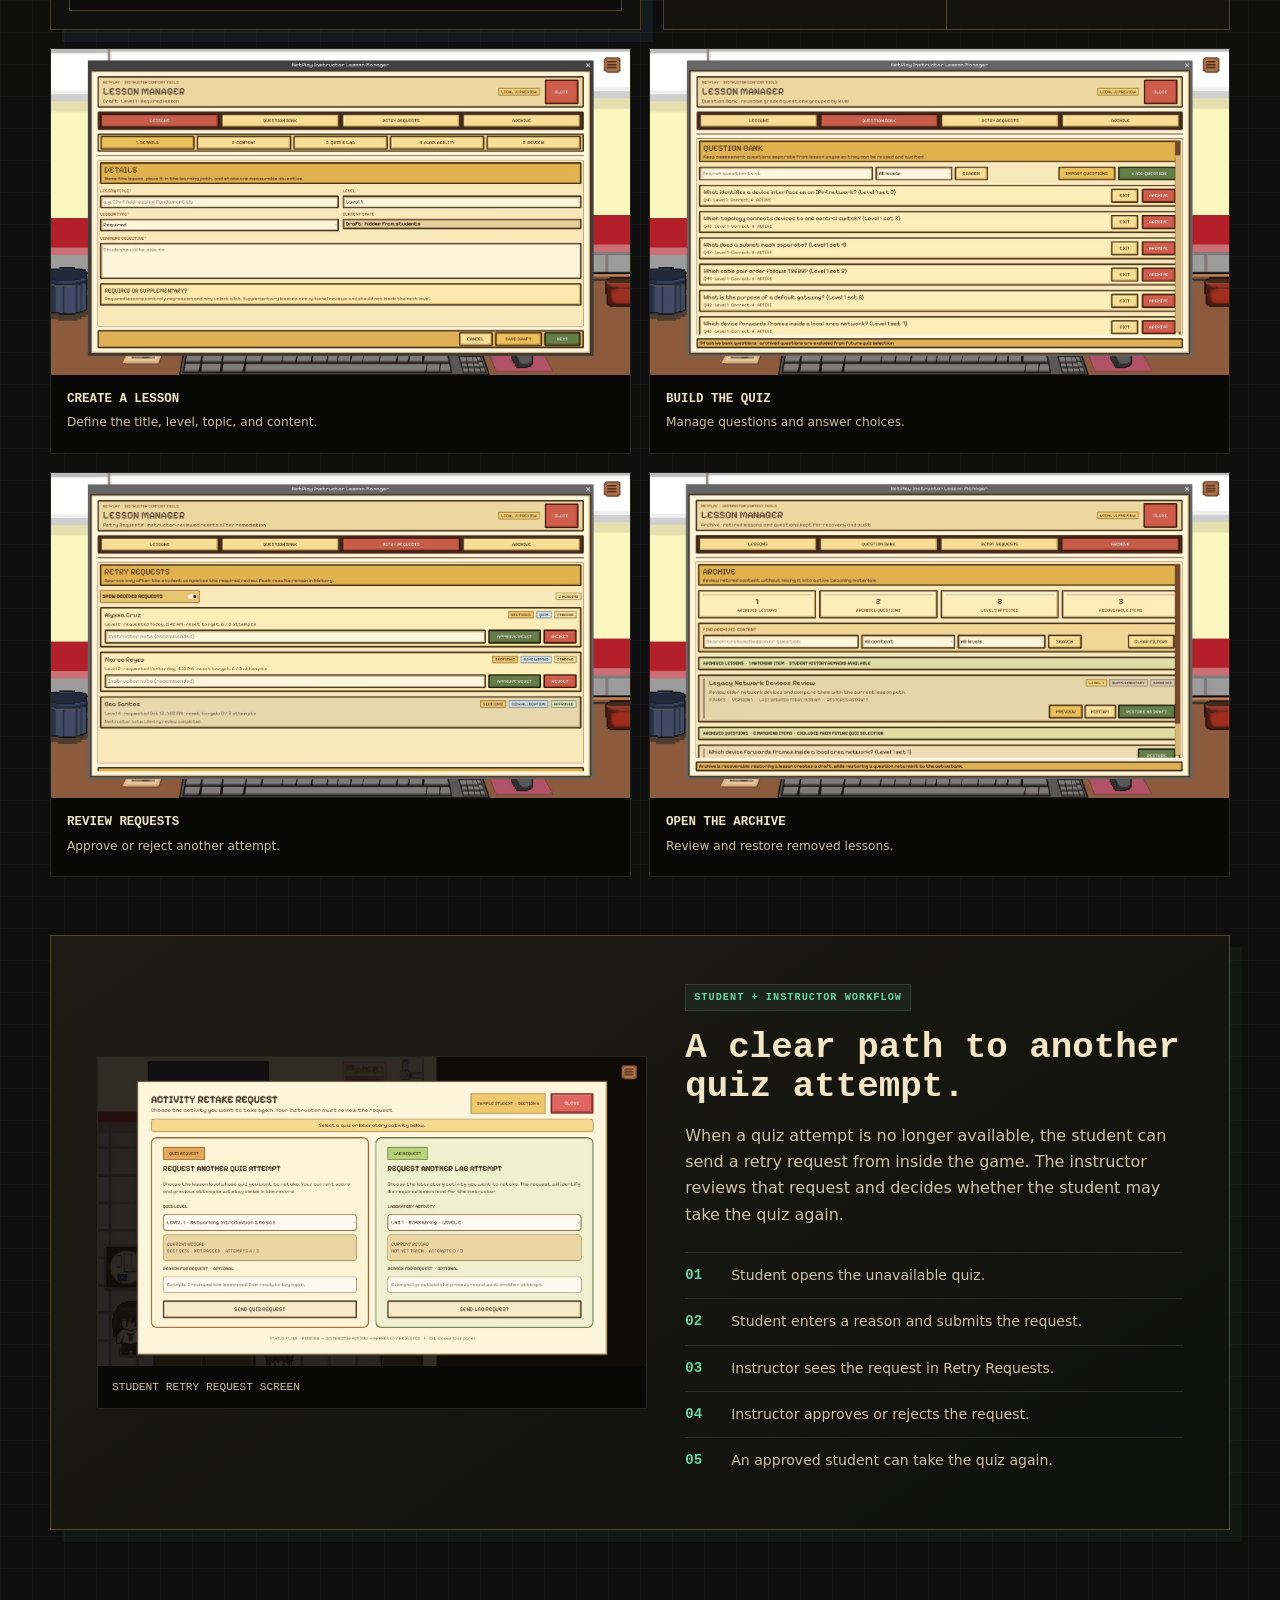
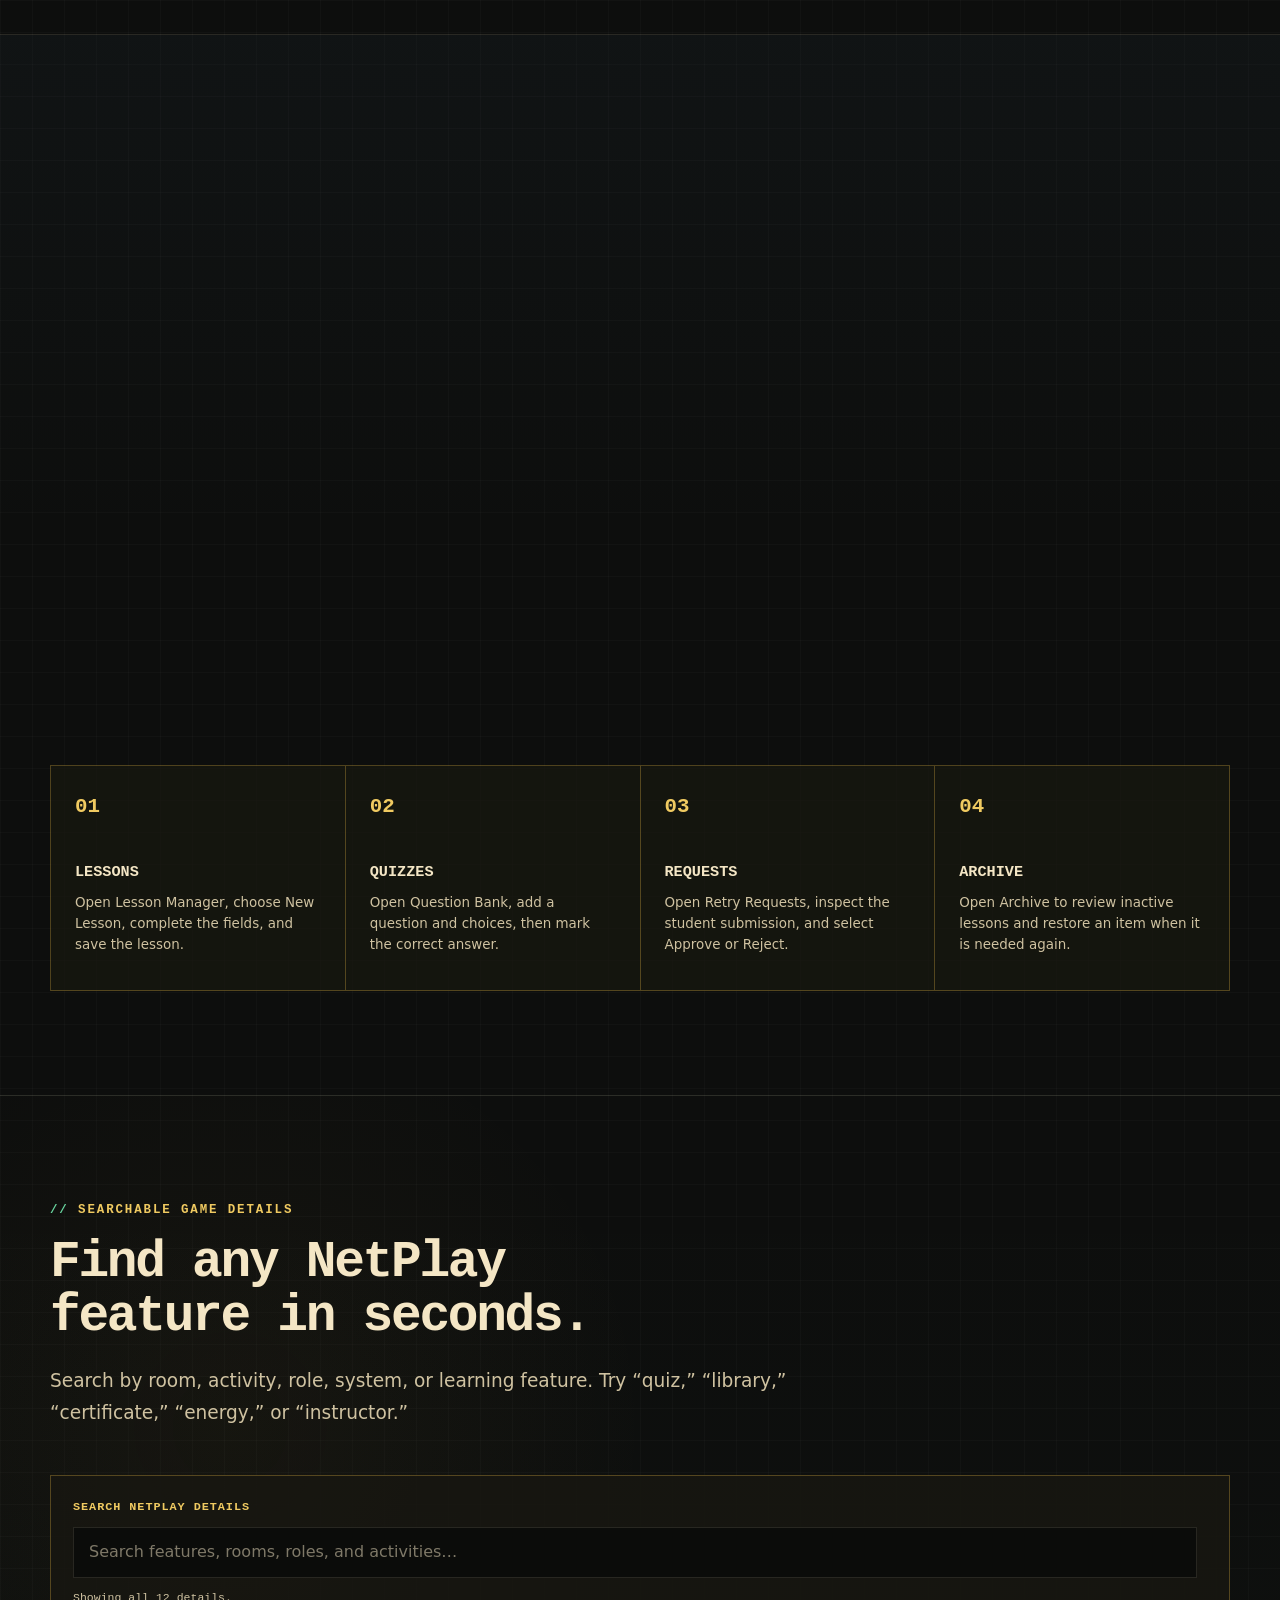
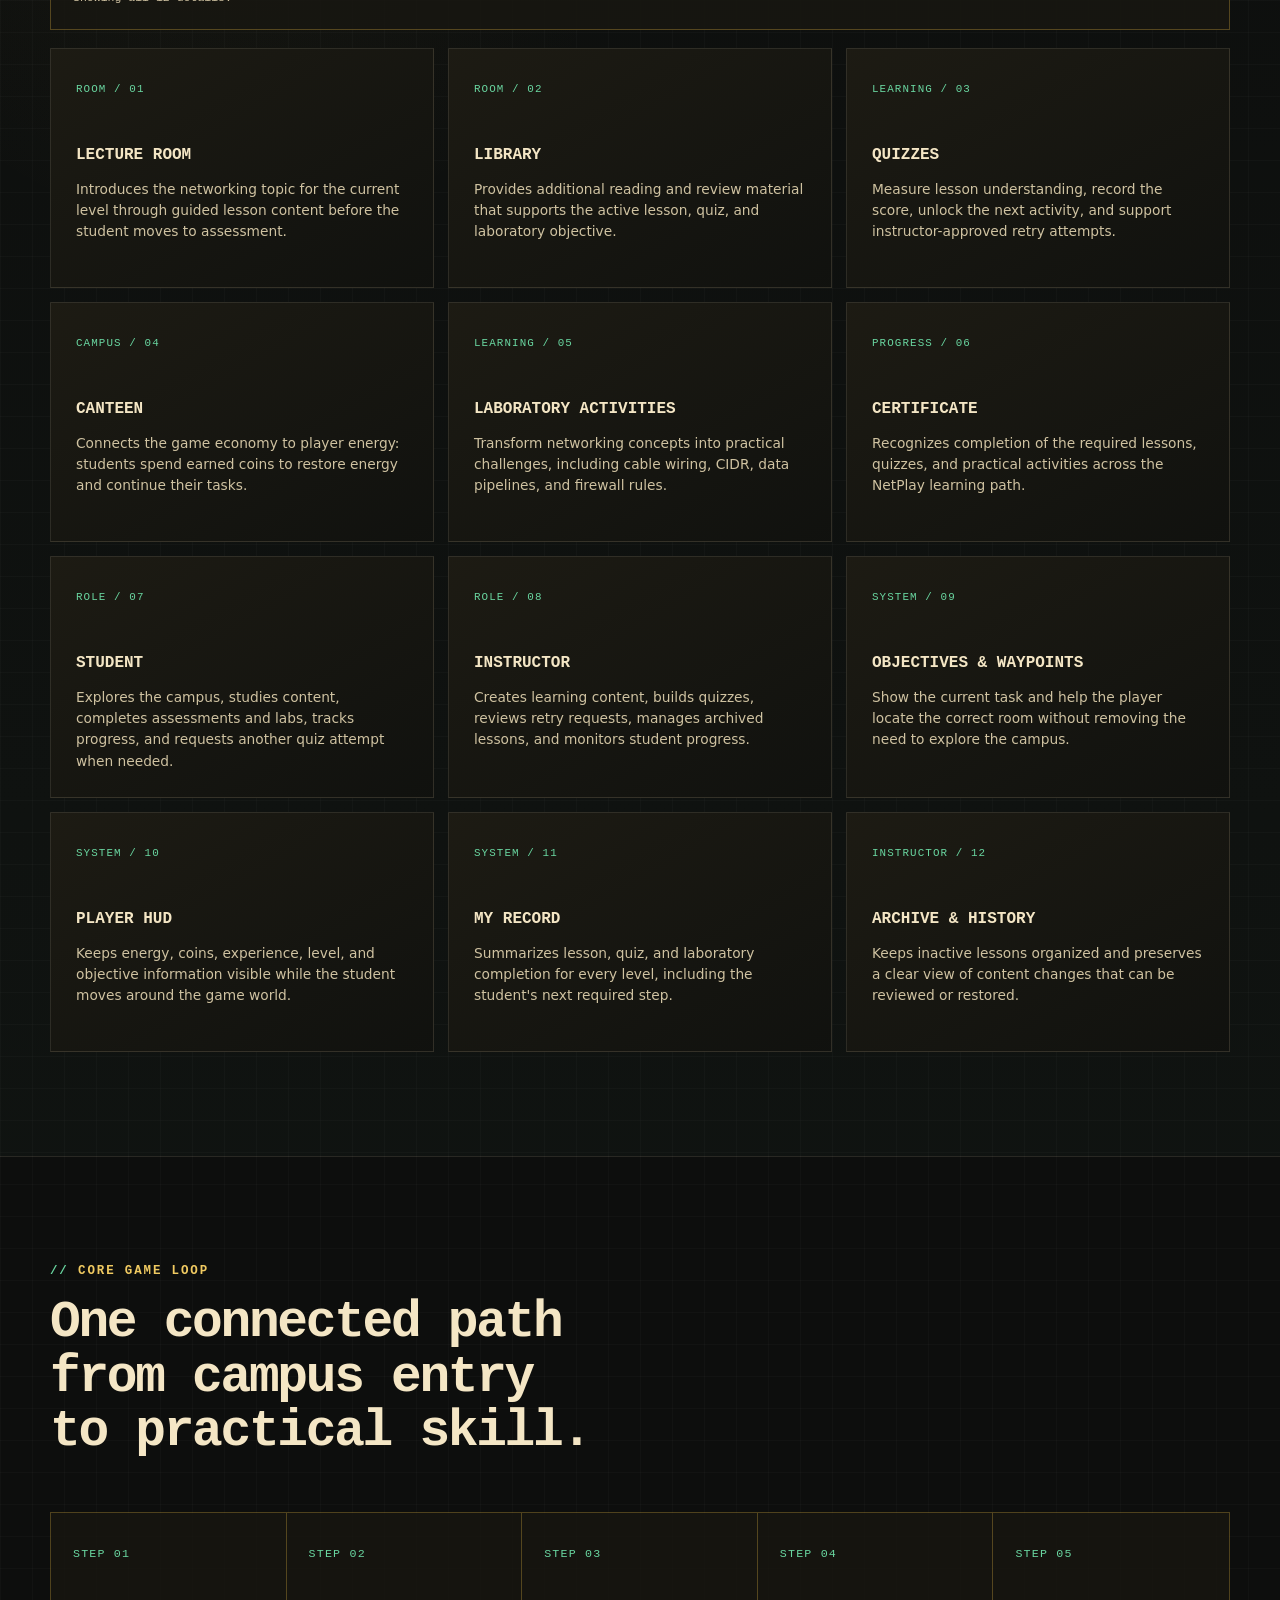
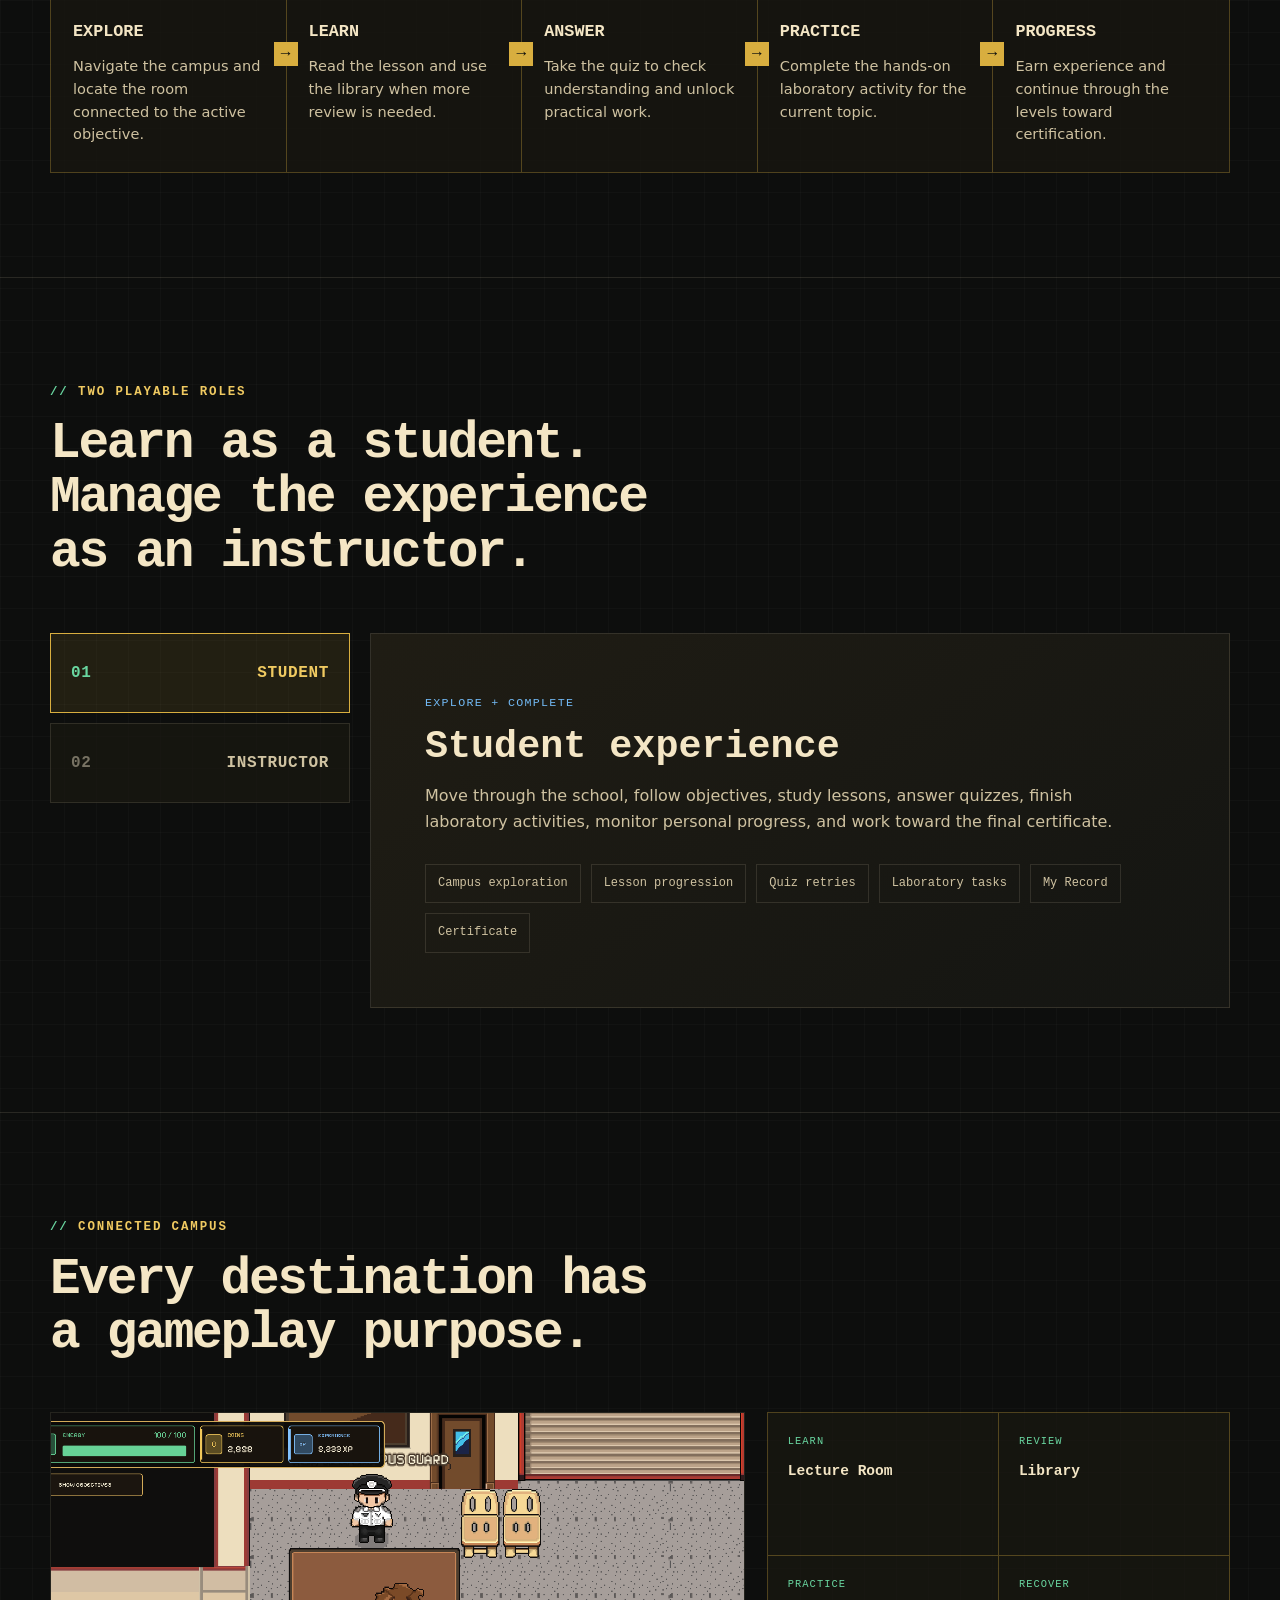
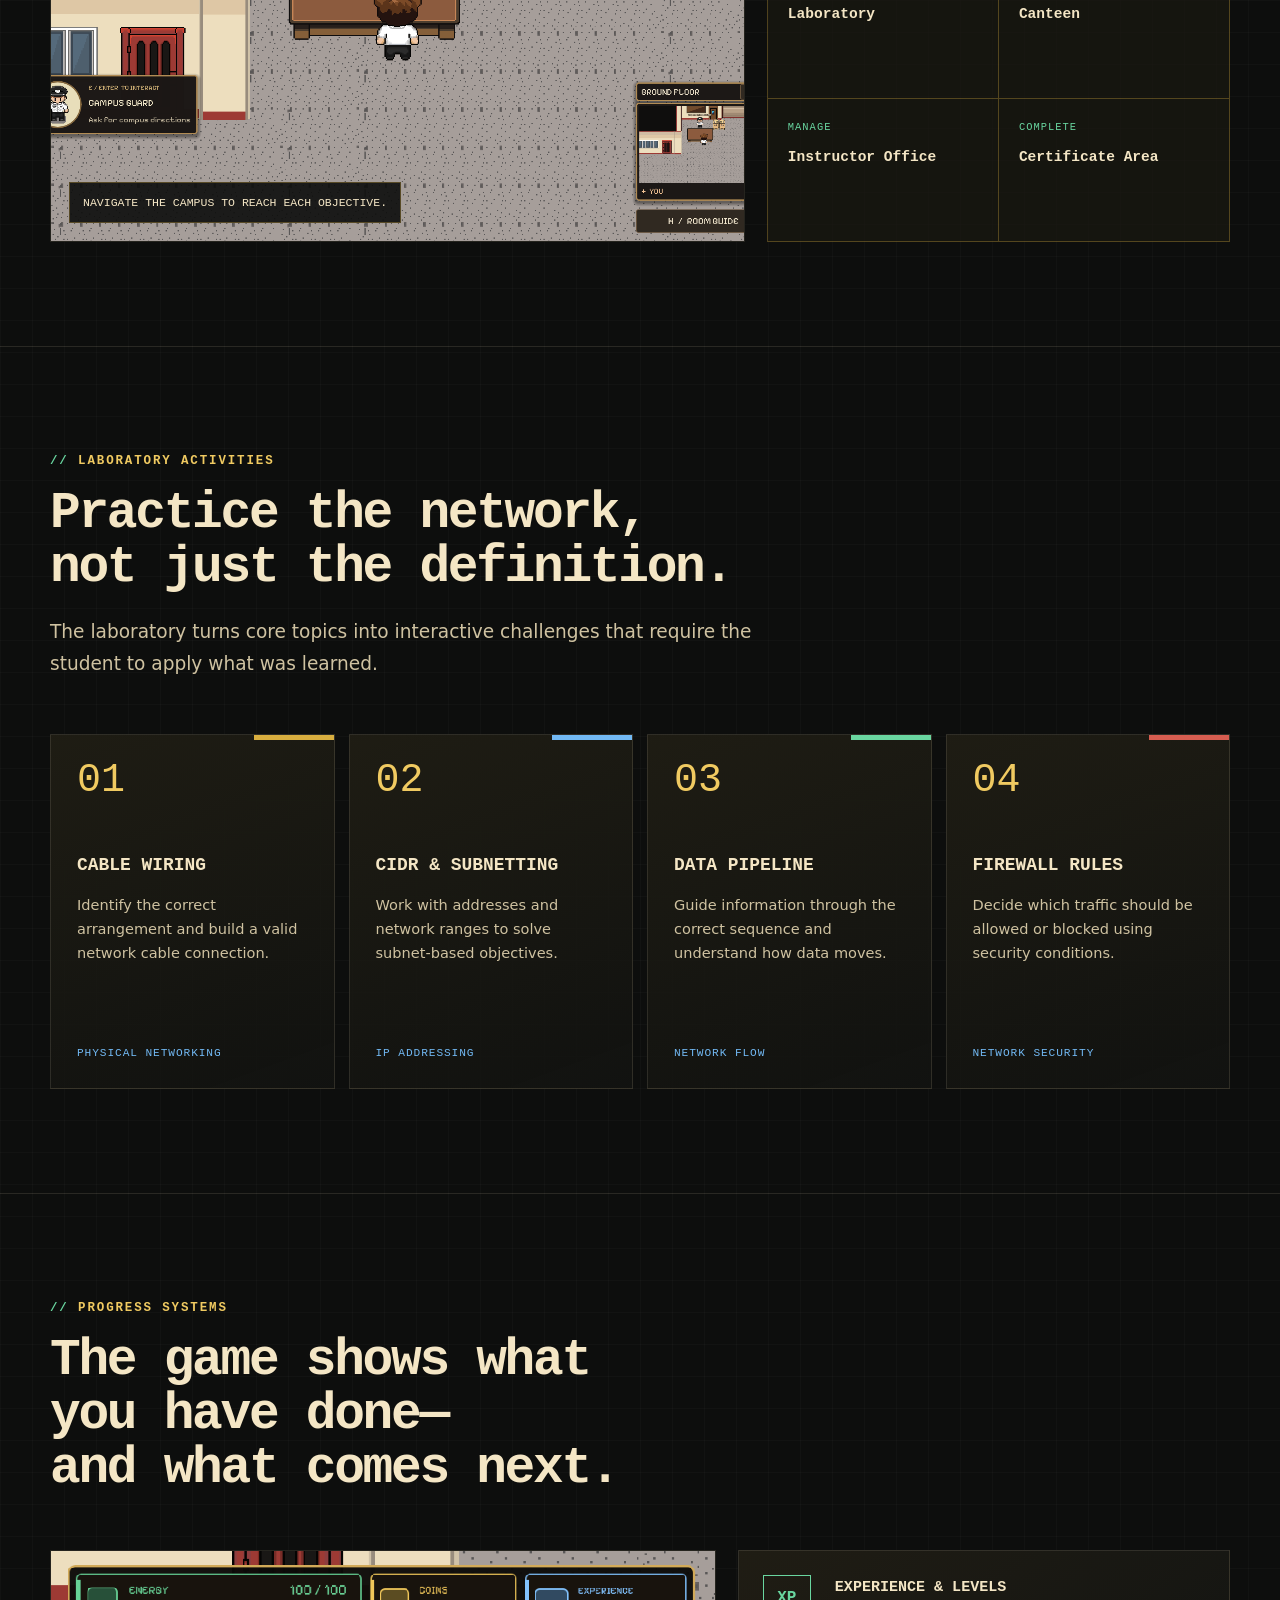
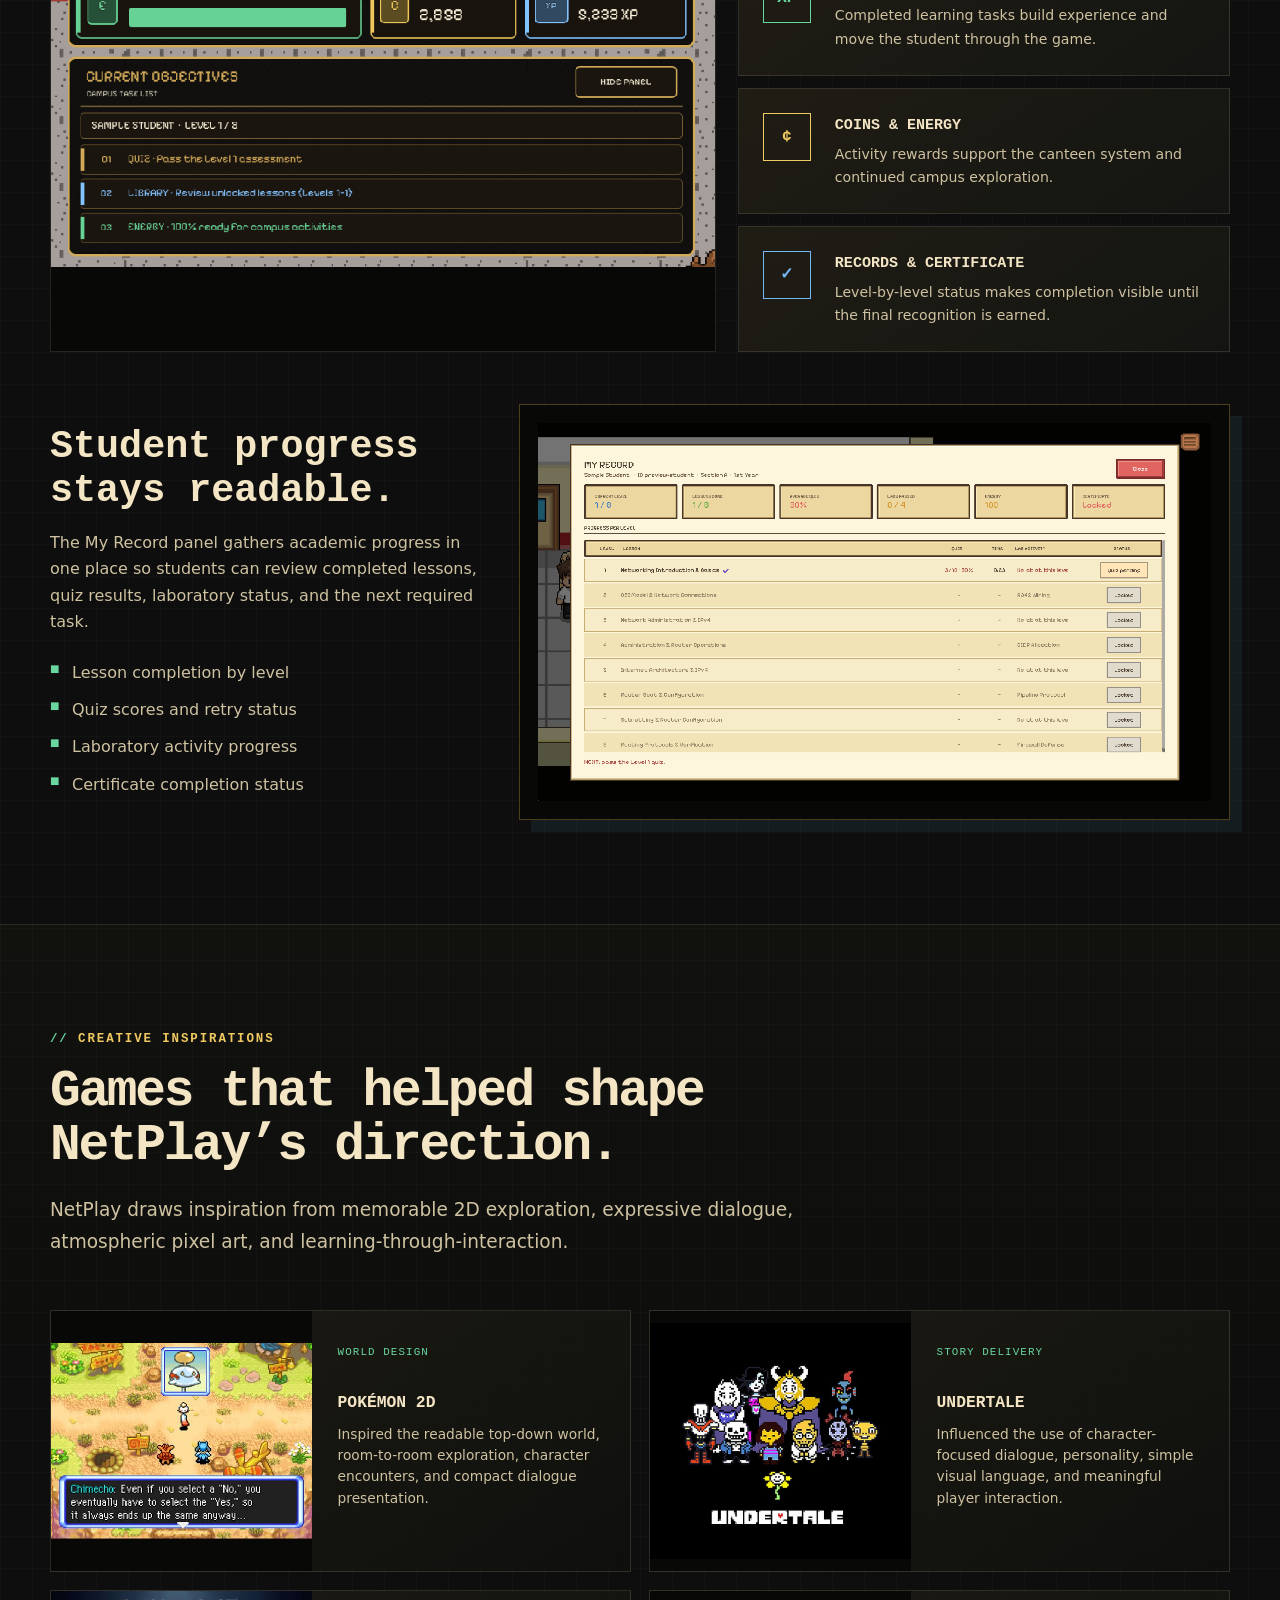
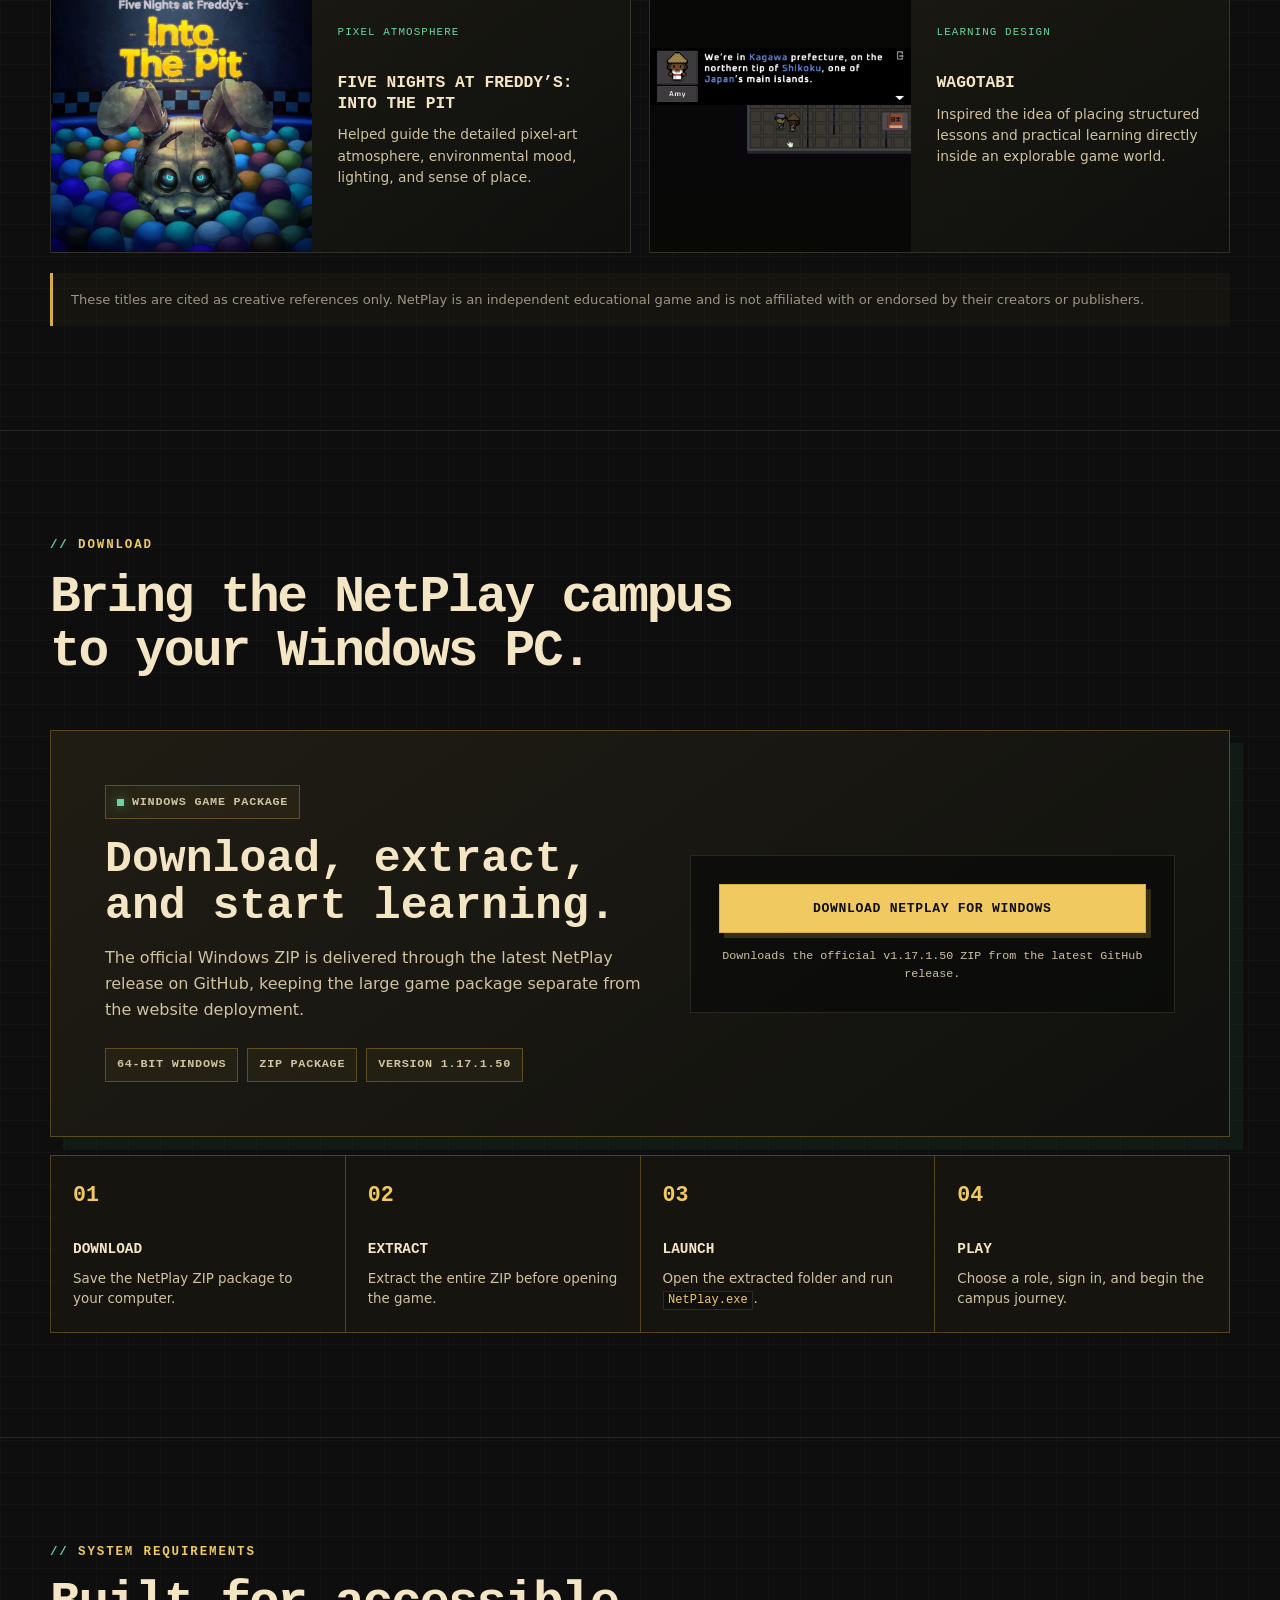
==== commit 3af7e5b6: "Fix formatting of download link in index.html" ====
--- a/index.html
+++ b/index.html
@@ -376,7 +376,7 @@
             <div class="download-meta"><span class="tag">64-bit Windows</span><span class="tag">ZIP package</span><span class="tag">Version 1.17.1.50</span></div>
           </div>
           <div class="download-action">
-            <a class="button button-primary" id="netplay-download" href="https://github.com/ethnd/Netplay-Website/releases/download/v1.17.1.50/Official.NetPlay.v1.17.1.50.zip">Download NetPlay for Windows</a>
+           <a class="button button-primary" id="netplay-download" href="https://github.com/ethnd/Netplay-Website/releases/download/v1.17.1.50/Official.NetPlay.v1.17.1.50.zip">Download NetPlay for Windows</a>
             <p class="download-note" id="download-status">Downloads the official v1.17.1.50 ZIP from the latest GitHub release.</p>
           </div>
         </div>
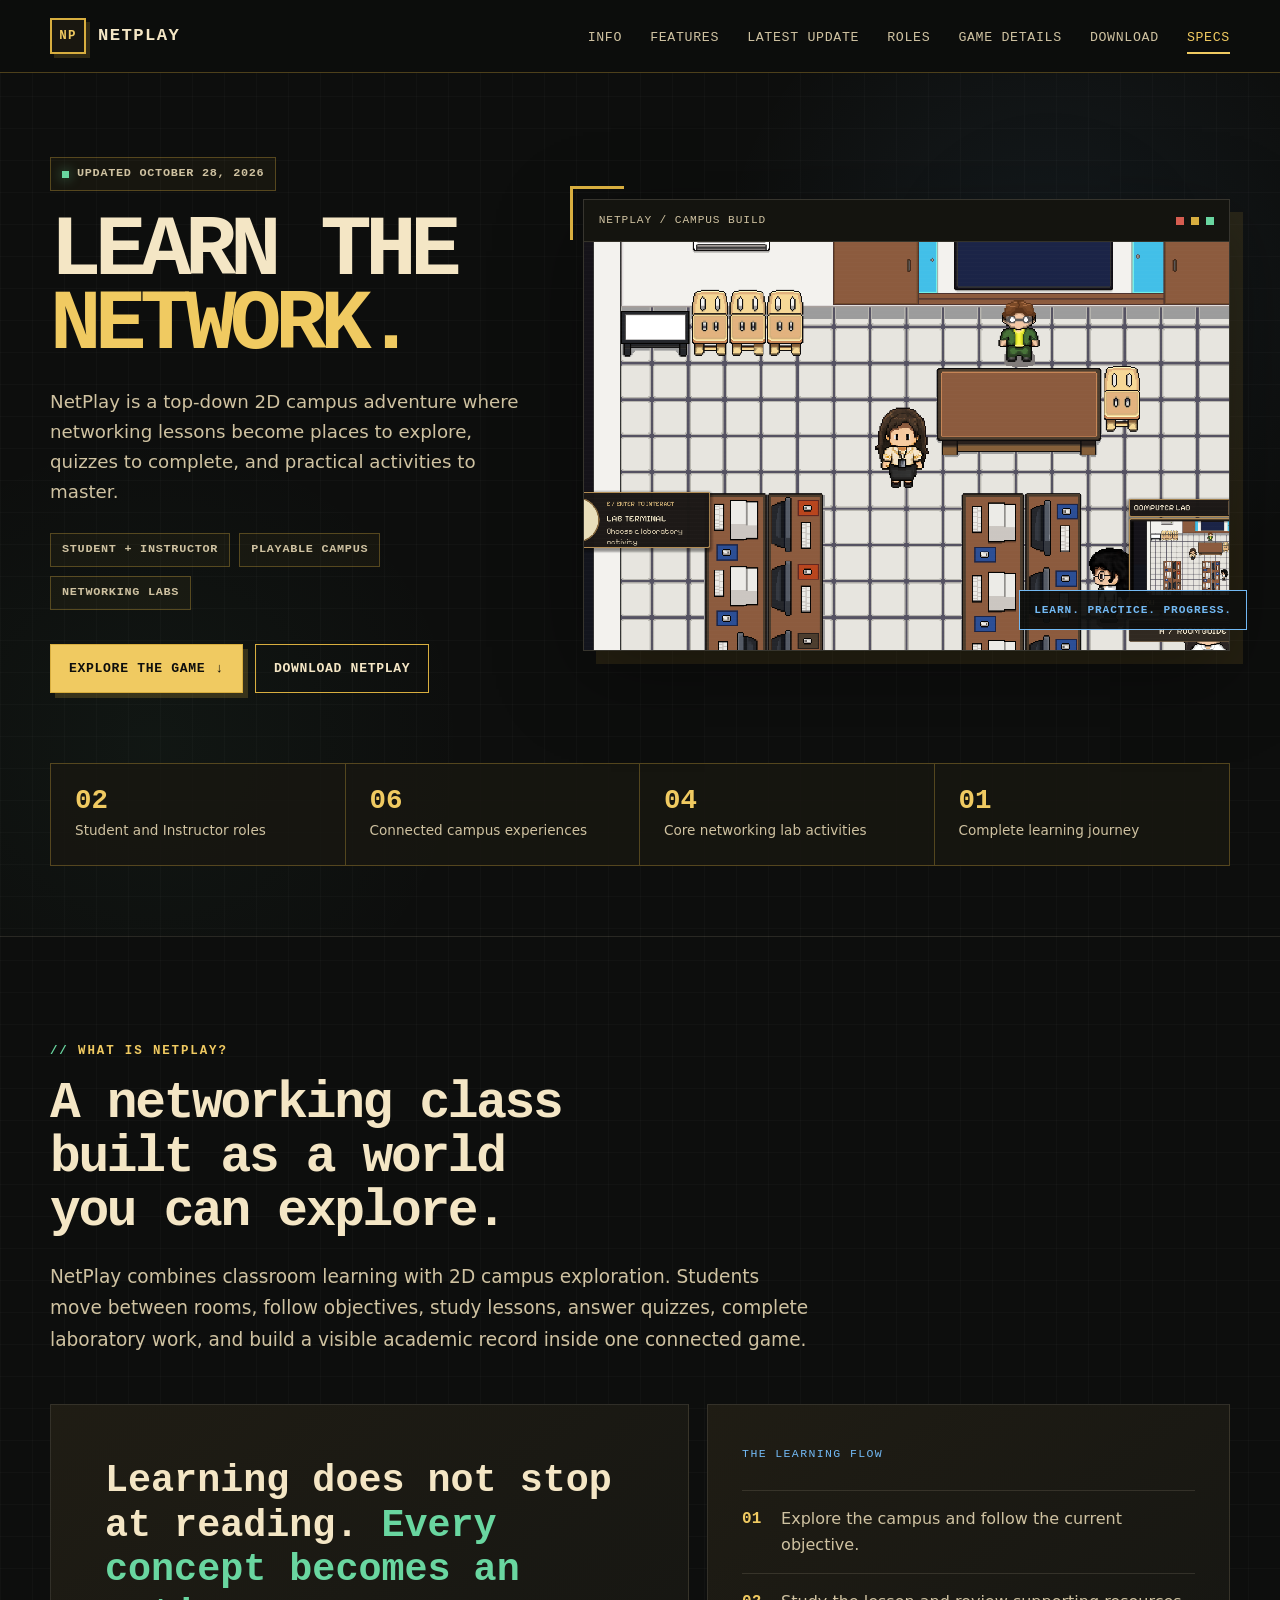
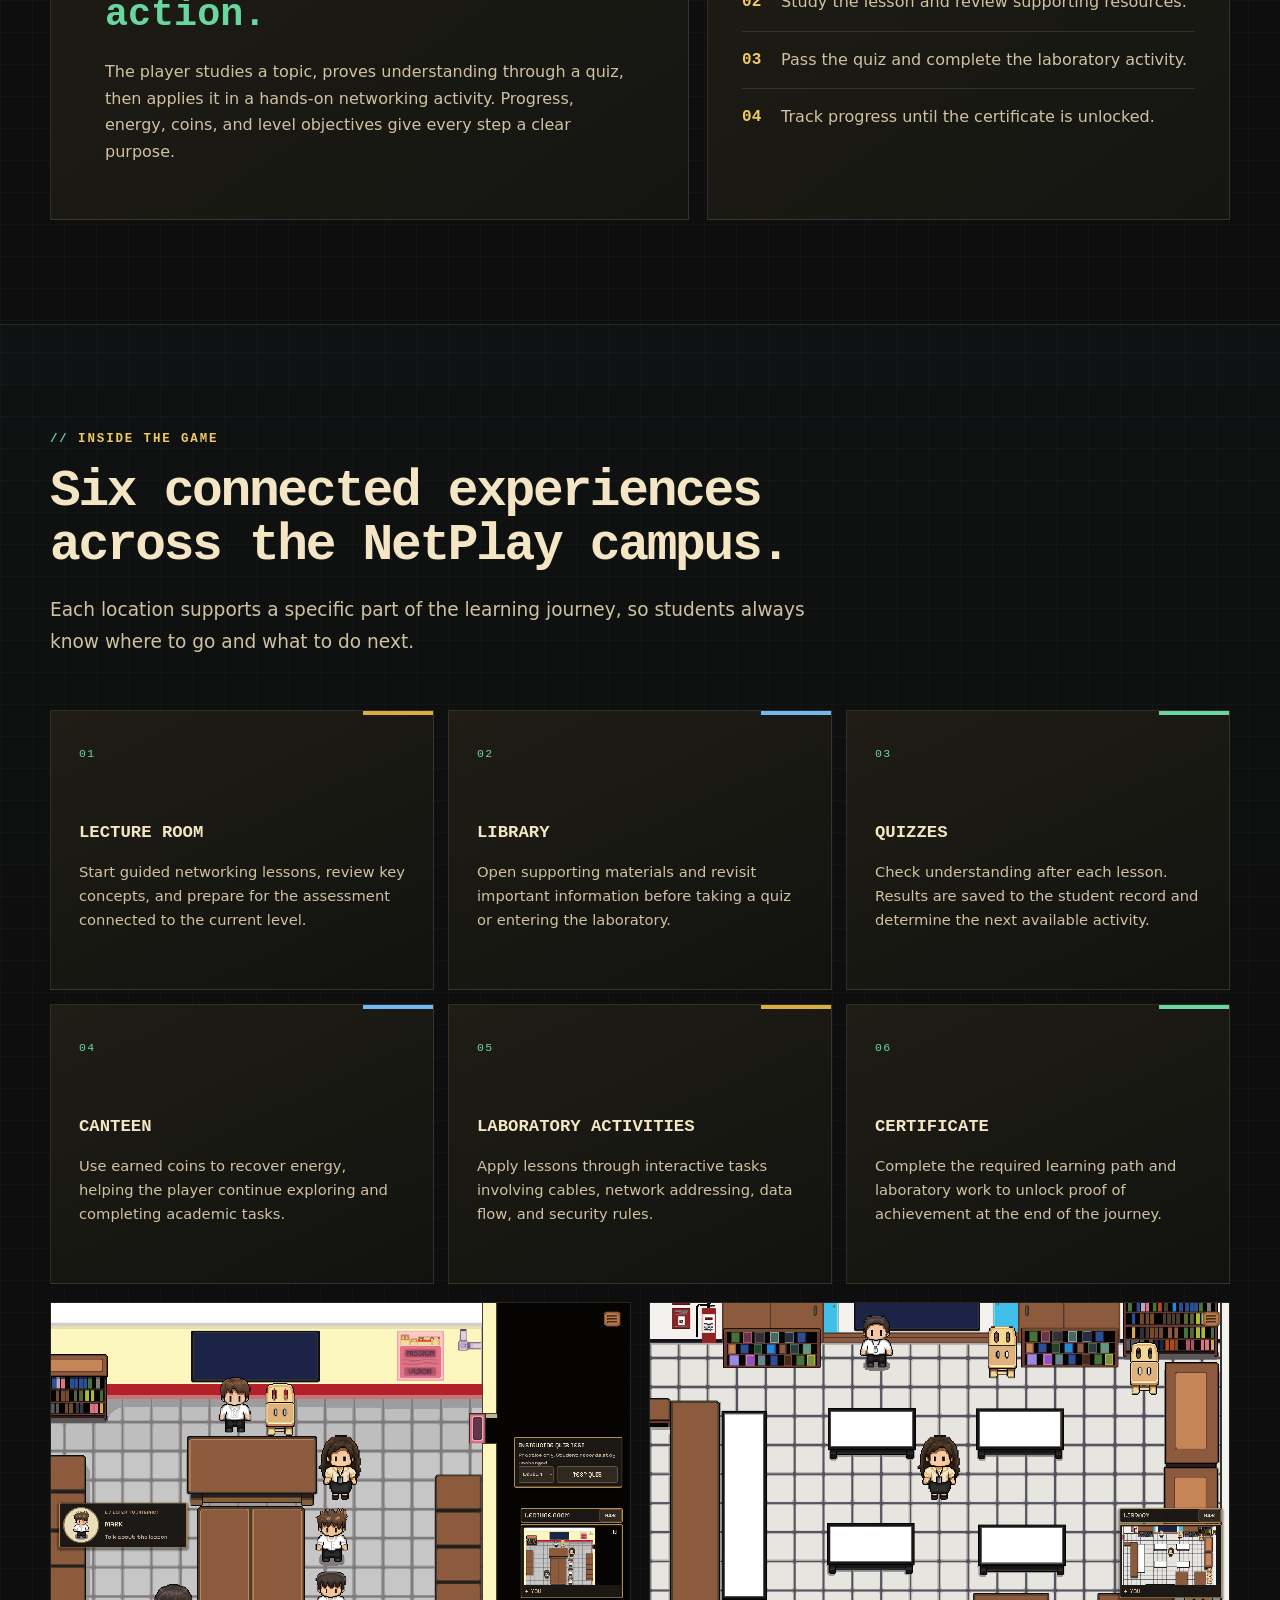
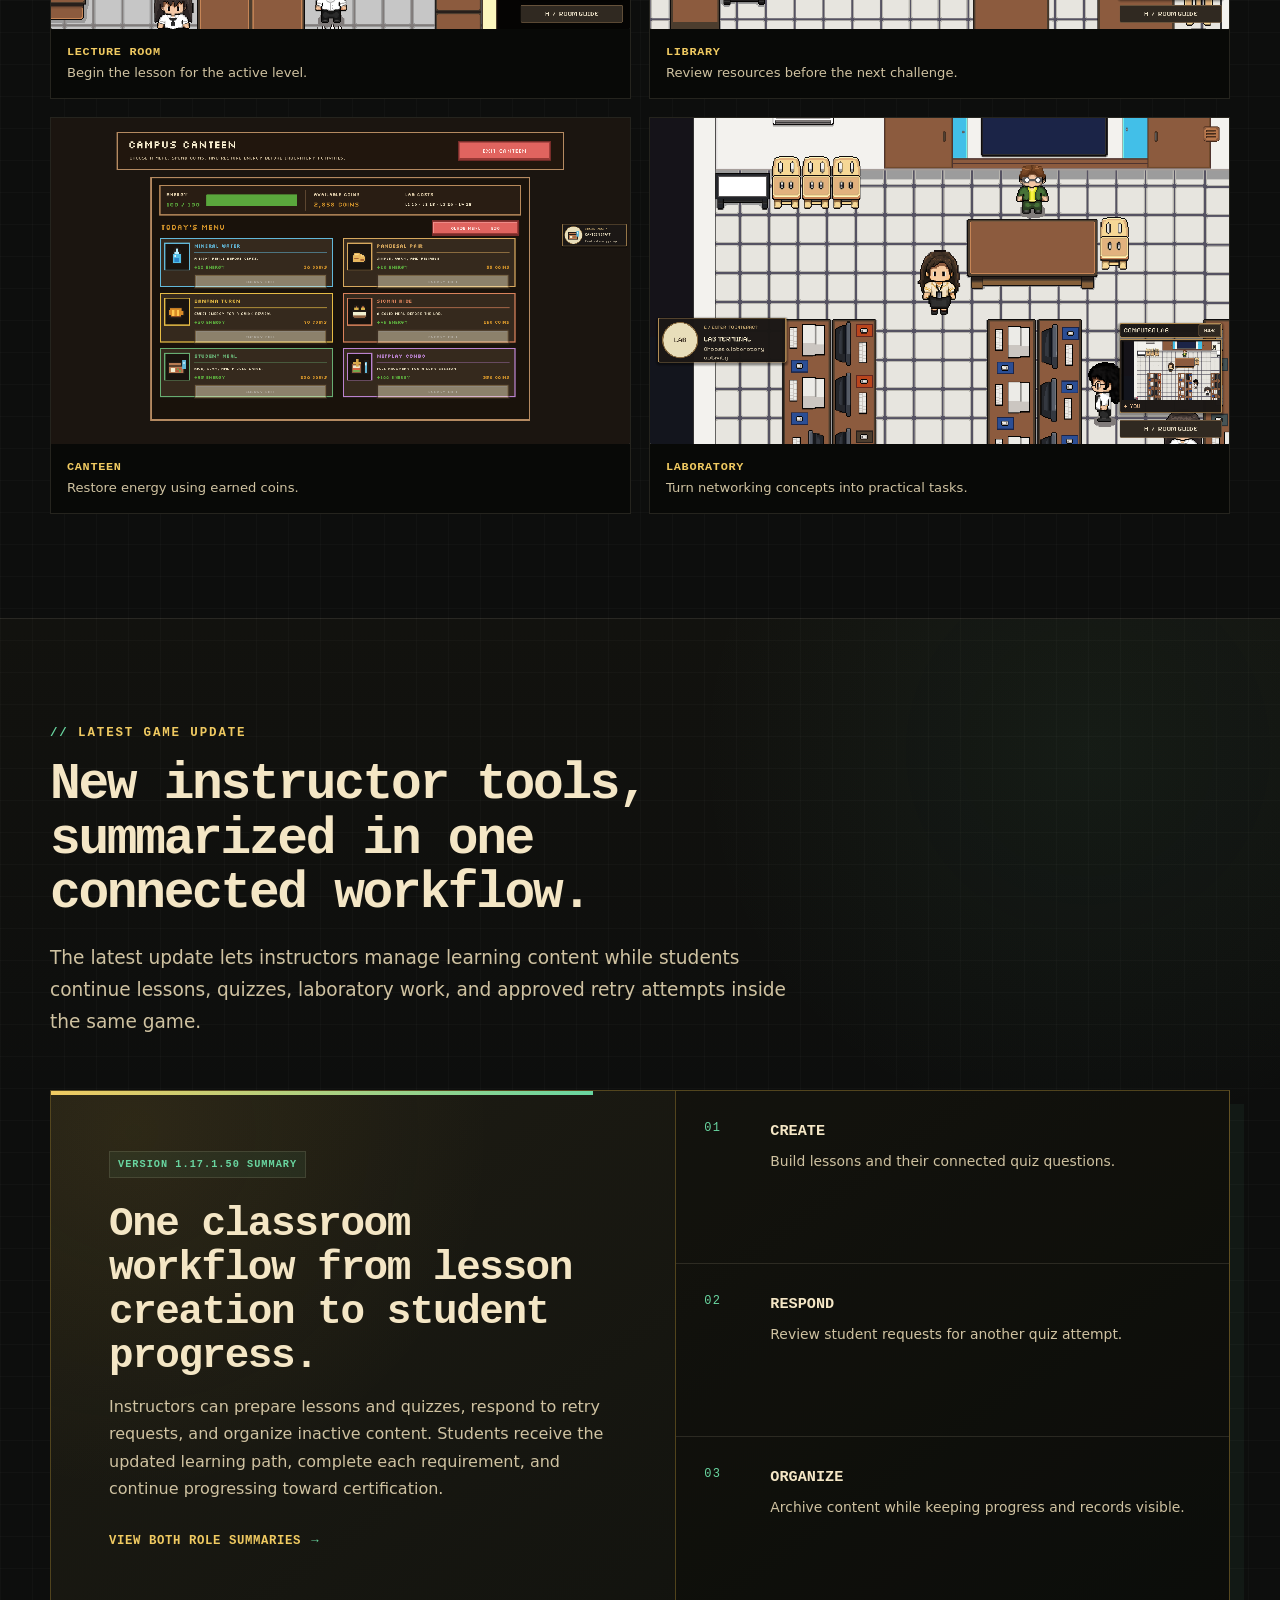
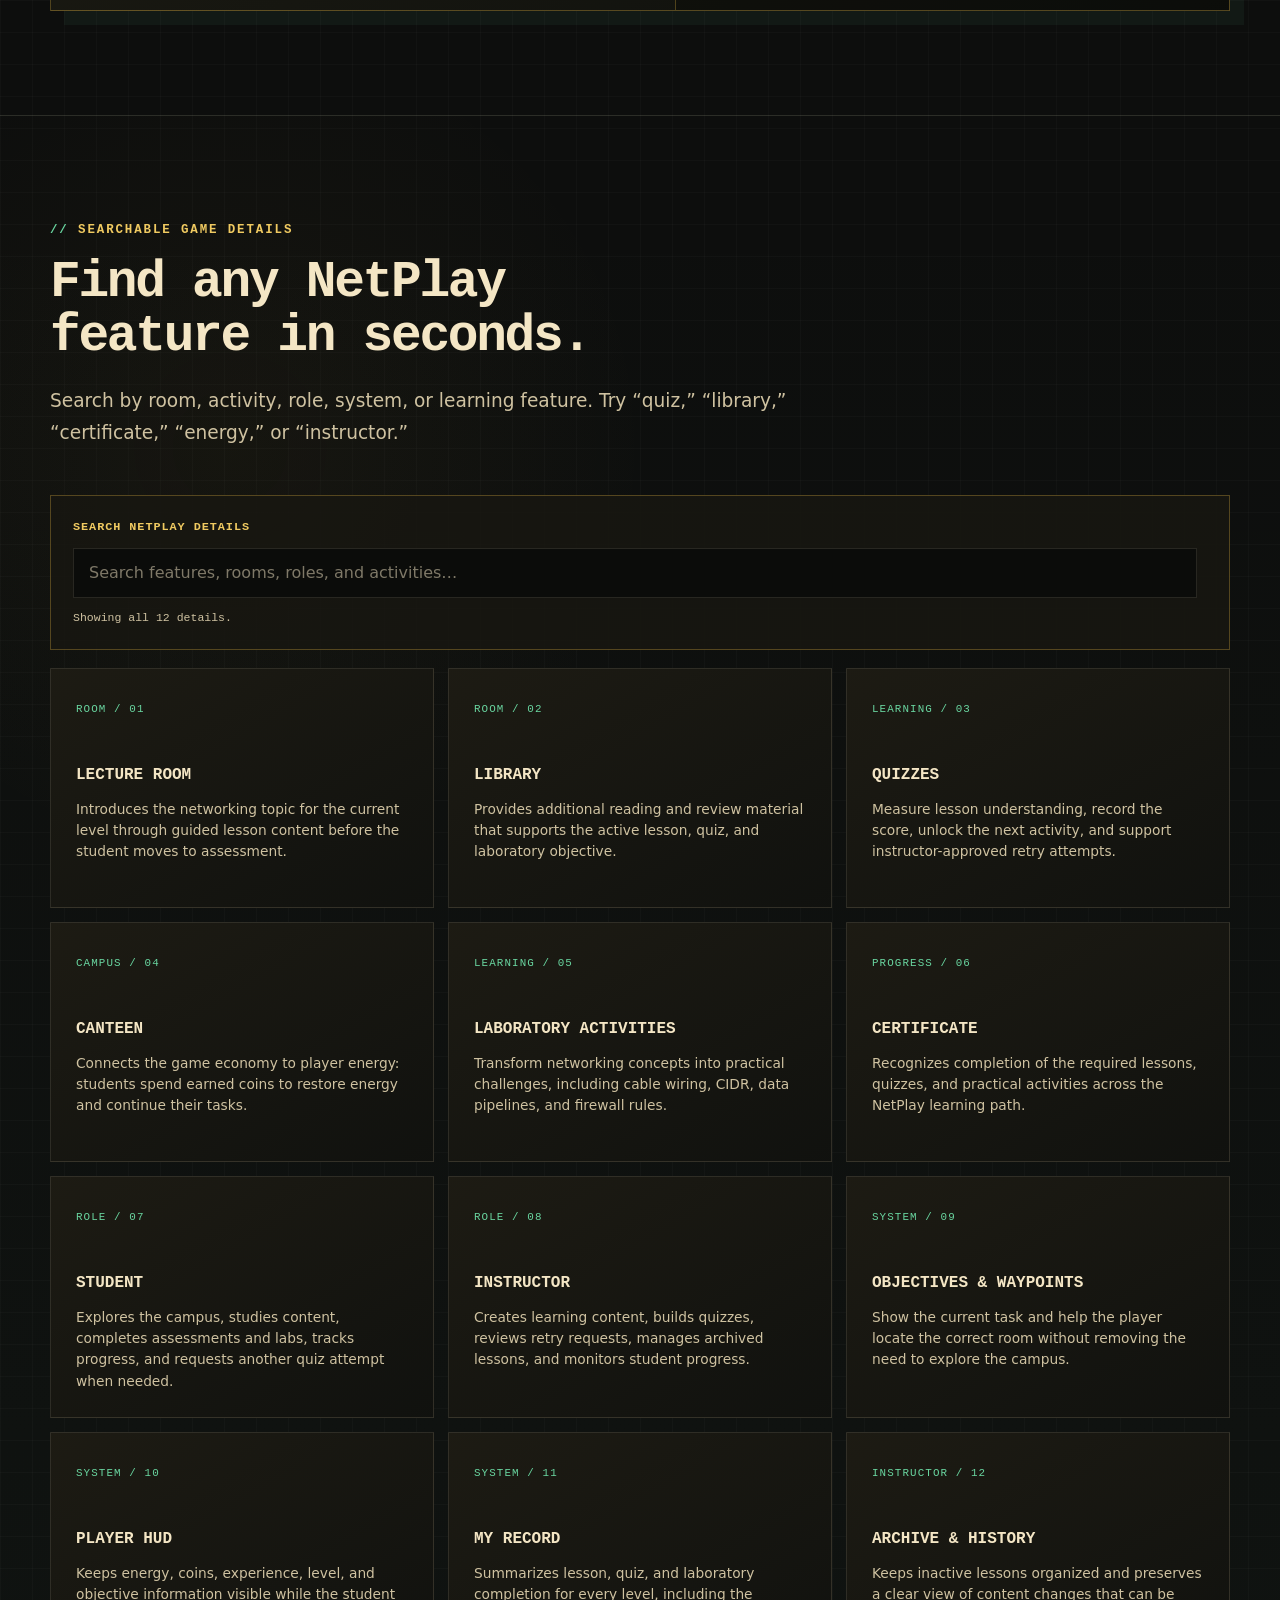
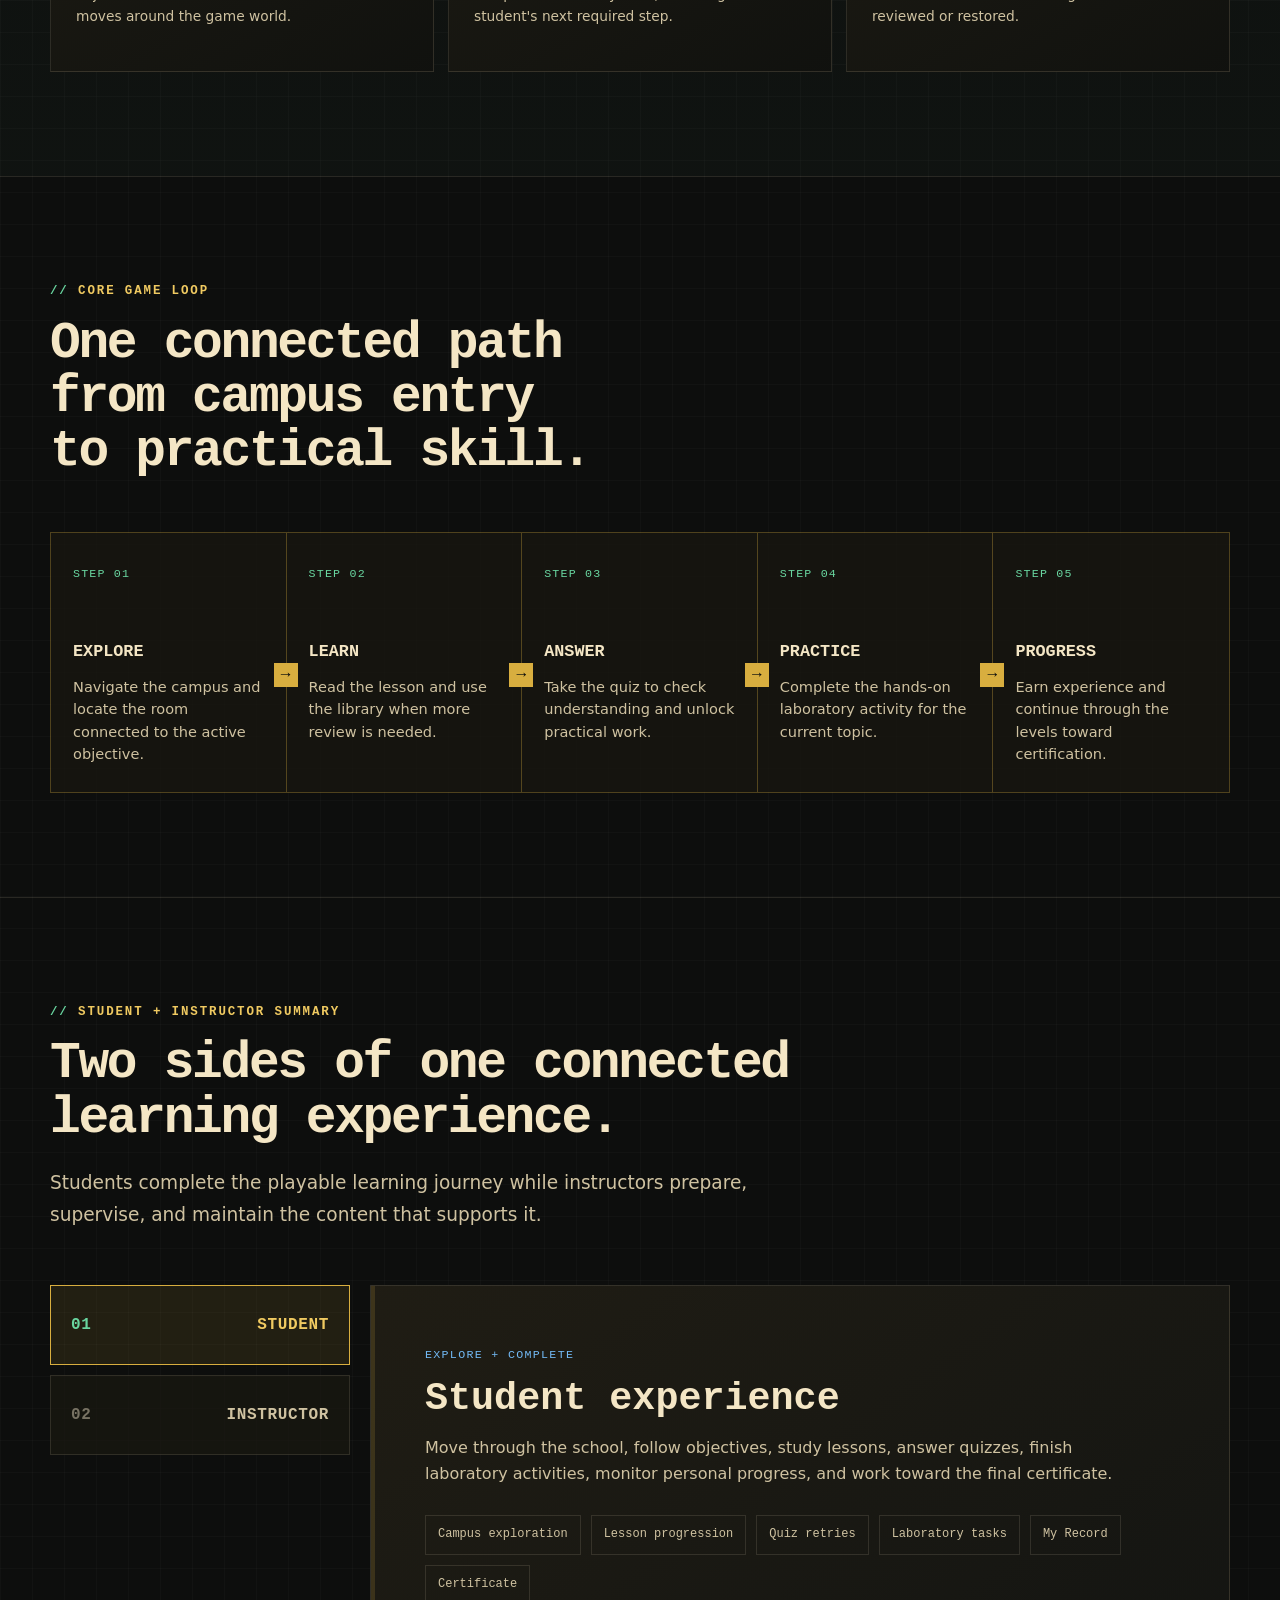
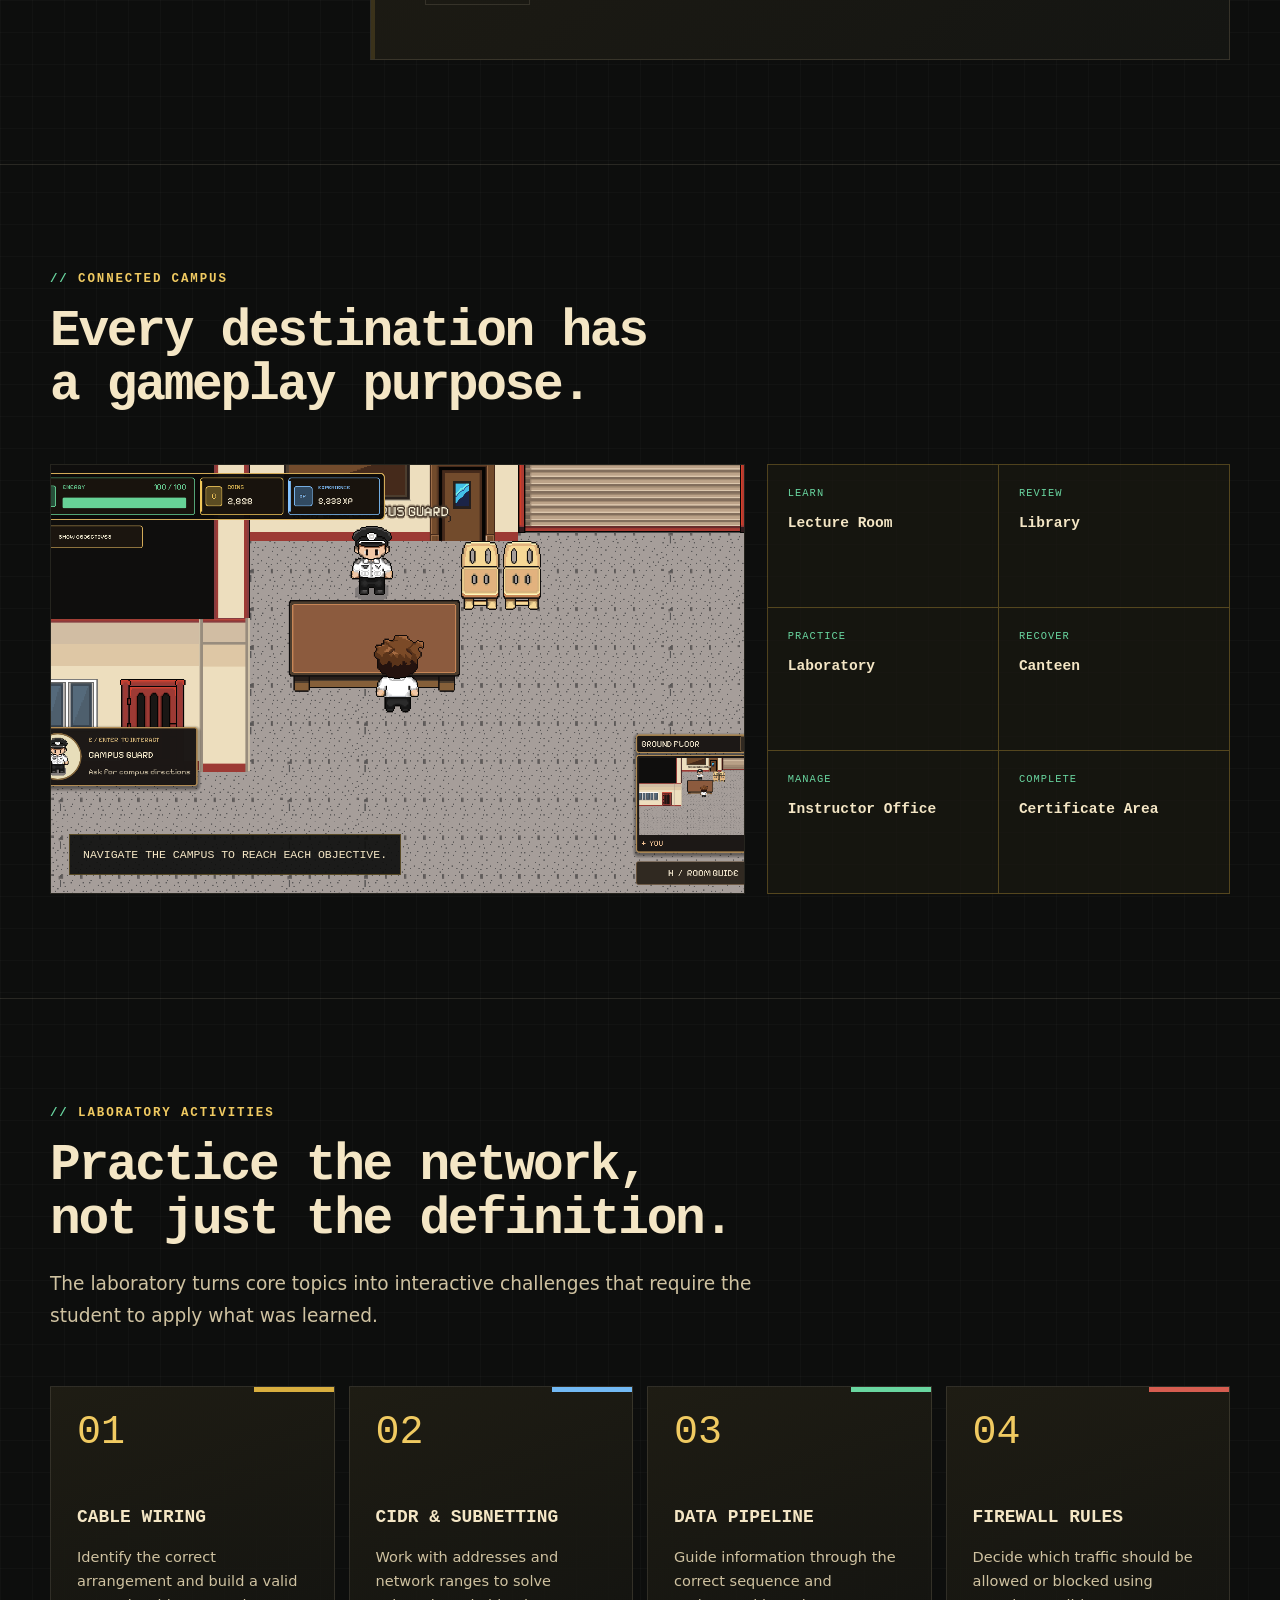
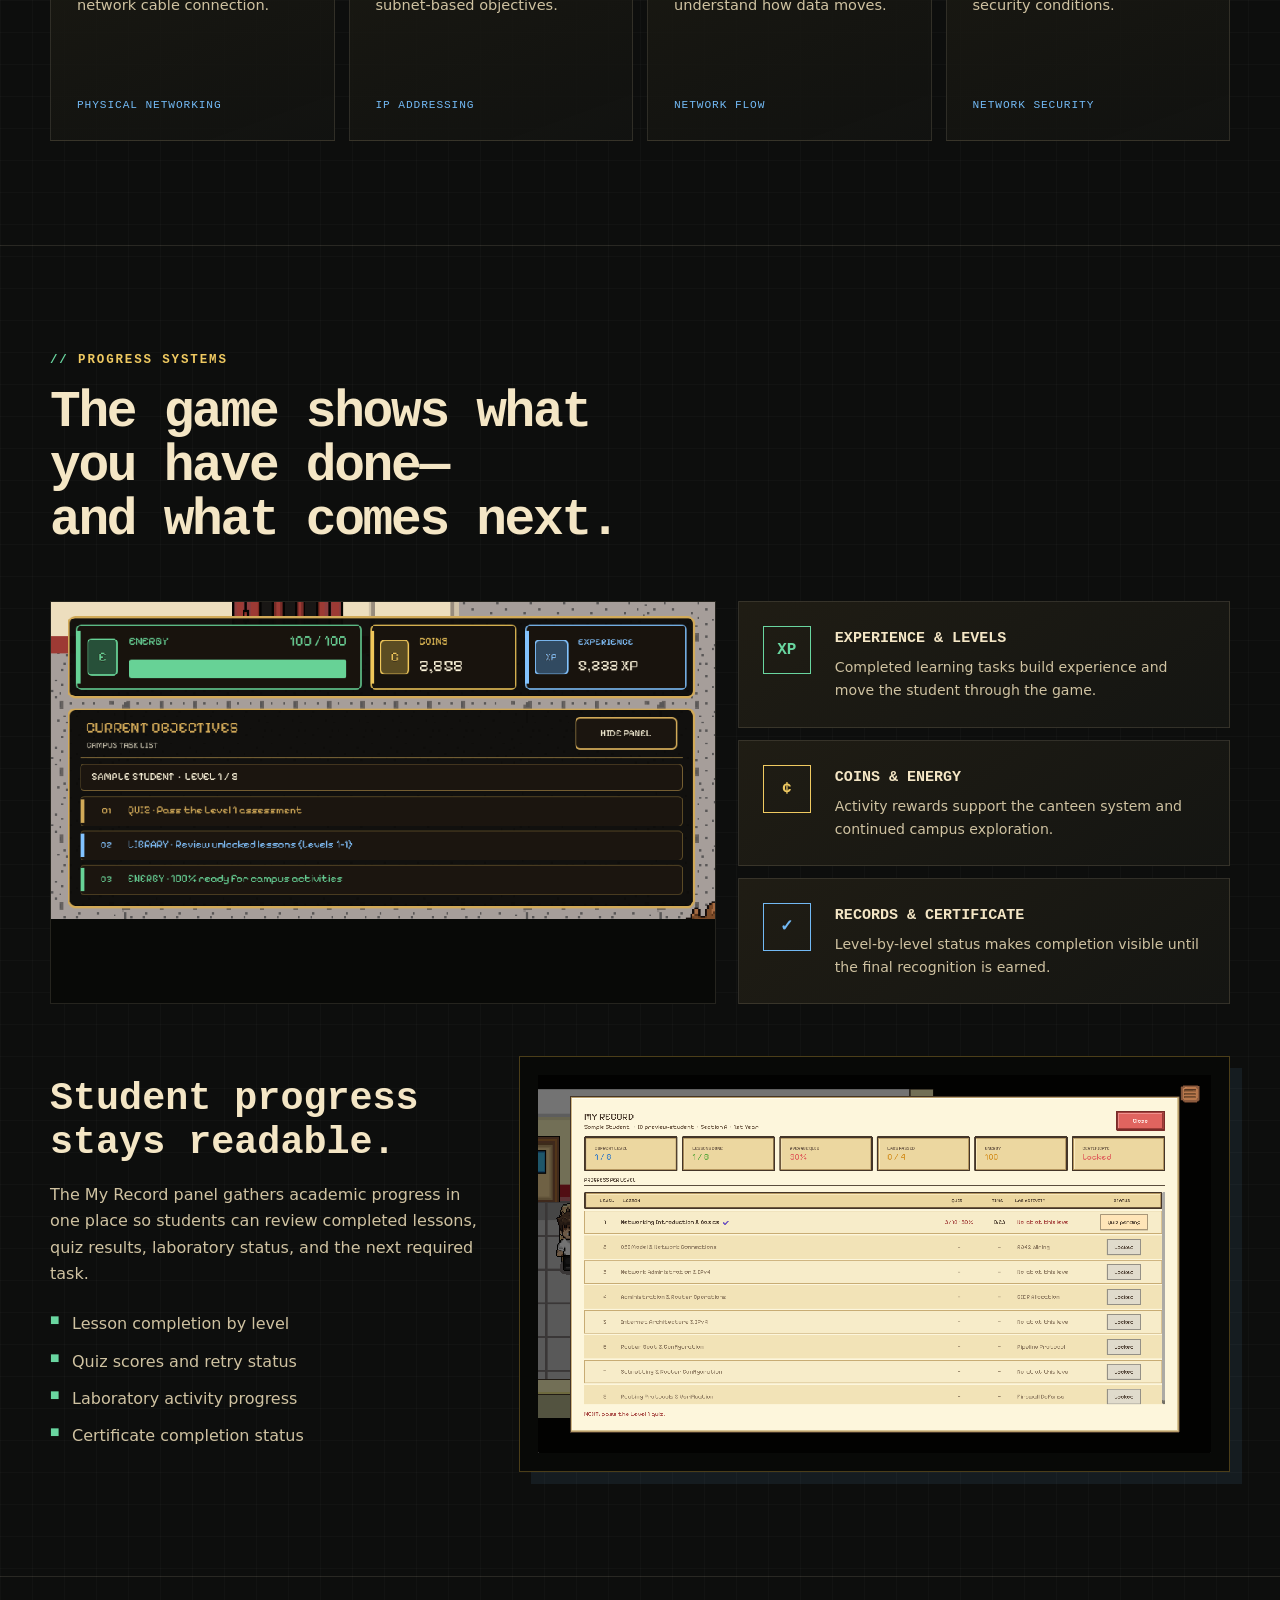
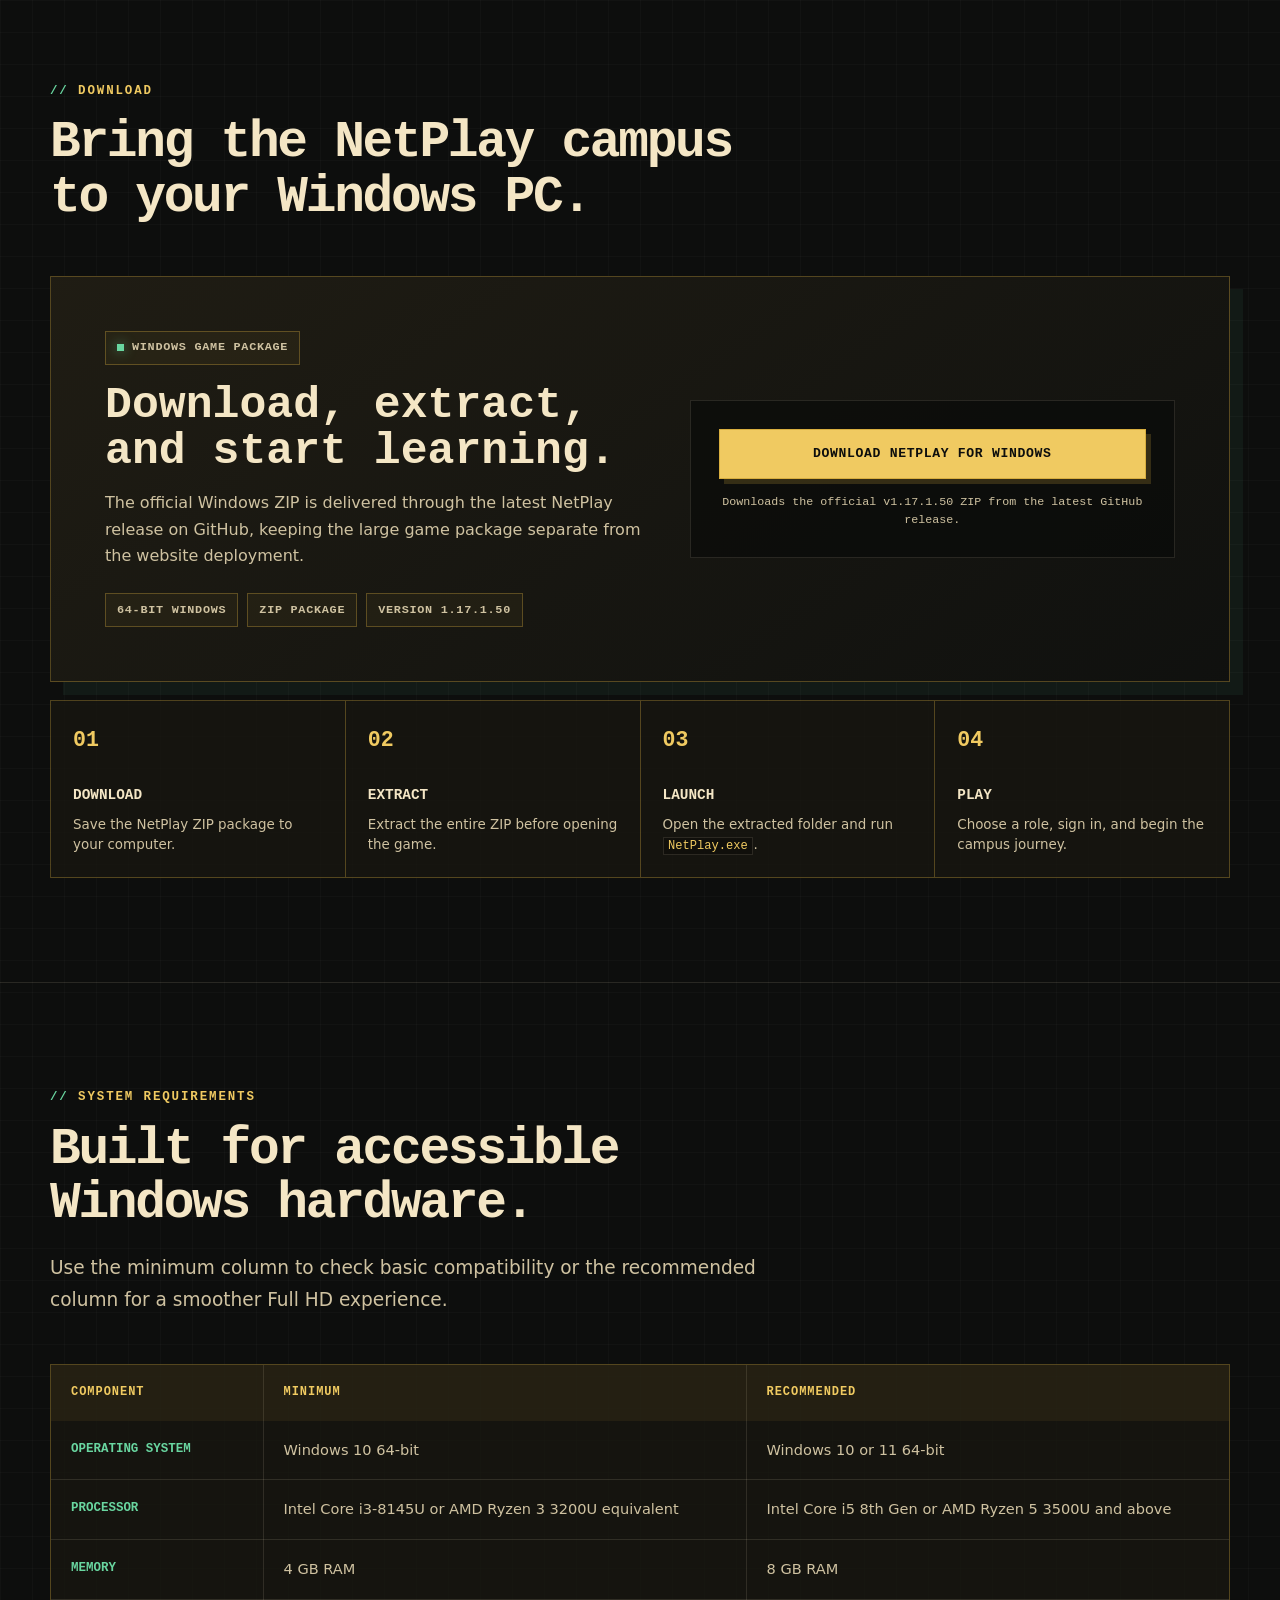
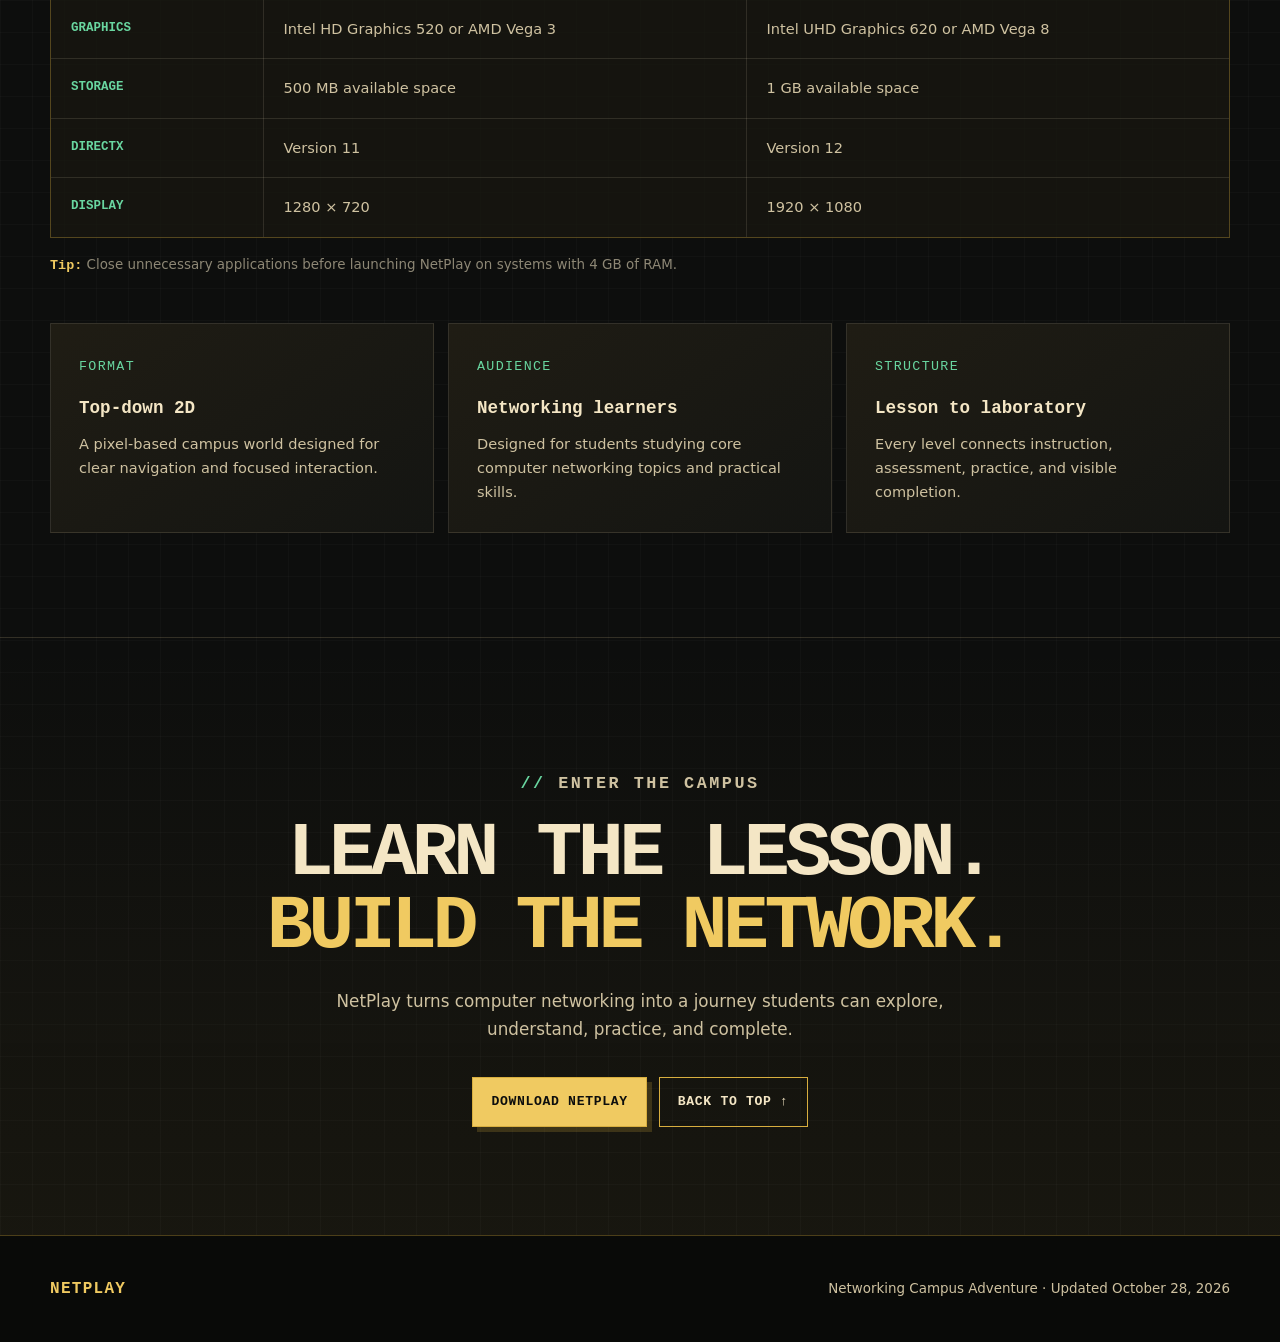
==== commit cf40acaf: "Updated Website" ====
--- a/index.html
+++ b/index.html
@@ -61,7 +61,7 @@
         <a href="#about">Info</a>
         <a href="#features">Features</a>
         <a href="#update">Latest Update</a>
-        <a href="#guide">Instructor Guide</a>
+        <a href="#roles">Roles</a>
         <a href="#details">Game Details</a>
         <a href="#download">Download</a>
         <a href="#specs">Specs</a>
@@ -74,7 +74,7 @@
       <div class="shell">
         <div class="hero-grid">
           <div class="hero-copy-block reveal">
-            <span class="tag"><span class="tag-dot"></span> Updated October 16, 2026</span>
+            <span class="tag"><span class="tag-dot"></span> Updated October 28, 2026</span>
             <h1>Learn the <span>network.</span></h1>
             <p class="hero-copy">NetPlay is a top-down 2D campus adventure where networking lessons become places to explore, quizzes to complete, and practical activities to master.</p>
             <div class="hero-tags" aria-label="Game highlights">
@@ -156,64 +156,21 @@
     <section class="section section-rule update-section" id="update">
       <div class="shell">
         <p class="eyebrow reveal">Latest game update</p>
-        <h2 class="section-heading reveal">Instructors can now build and manage their own learning content.</h2>
-        <p class="section-intro reveal">The updated Instructor side gives teachers direct control over lessons, quizzes, student retry requests, and archived content while keeping every change connected to the game.</p>
-
-        <div class="update-overview">
-          <figure class="latest-feature reveal">
-            <img src="assets/lesson-dashboard.jpg" alt="NetPlay Instructor Lesson Manager dashboard">
-            <figcaption><span>Instructor tools</span> Lesson Manager overview</figcaption>
-          </figure>
-          <div class="update-tool-grid">
-            <article class="update-tool reveal"><span>01 / Create</span><h3>Add lessons</h3><p>Create a lesson, assign its level and topic, add the learning content, then save it as a draft or make it available to students.</p></article>
-            <article class="update-tool reveal"><span>02 / Assess</span><h3>Build quizzes</h3><p>Add questions and answer choices through the Question Bank, identify the correct response, and connect the quiz to its lesson.</p></article>
-            <article class="update-tool reveal"><span>03 / Review</span><h3>Handle retry requests</h3><p>See which student requested another quiz attempt, review the reason and attempt details, then approve or reject the request.</p></article>
-            <article class="update-tool reveal"><span>04 / Organize</span><h3>Archive content</h3><p>Move lessons out of the active list without losing them. Archived items remain available for review and restoration.</p></article>
-          </div>
-        </div>
-
-        <div class="update-shot-grid" aria-label="Instructor update screenshots">
-          <figure class="update-shot reveal"><img src="assets/lesson-new-draft.jpg" alt="Instructor form for creating a new NetPlay lesson"><figcaption><strong>Create a lesson</strong><span>Define the title, level, topic, and content.</span></figcaption></figure>
-          <figure class="update-shot reveal"><img src="assets/question-bank.jpg" alt="NetPlay Question Bank for instructor-created quizzes"><figcaption><strong>Build the quiz</strong><span>Manage questions and answer choices.</span></figcaption></figure>
-          <figure class="update-shot reveal"><img src="assets/retry-requests.jpg" alt="Instructor list of student quiz retry requests"><figcaption><strong>Review requests</strong><span>Approve or reject another attempt.</span></figcaption></figure>
-          <figure class="update-shot reveal"><img src="assets/archive.jpg" alt="NetPlay archived lesson content list"><figcaption><strong>Open the archive</strong><span>Review and restore removed lessons.</span></figcaption></figure>
-        </div>
-
-        <div class="retry-showcase">
-          <figure class="retry-image reveal"><img src="assets/student-retry-request.jpg" alt="Student screen for requesting another quiz attempt"><figcaption>Student retry request screen</figcaption></figure>
-          <div class="retry-copy reveal">
-            <span class="patch-label patch-added">Student + Instructor workflow</span>
-            <h3>A clear path to another quiz attempt.</h3>
-            <p>When a quiz attempt is no longer available, the student can send a retry request from inside the game. The instructor reviews that request and decides whether the student may take the quiz again.</p>
-            <ol class="retry-steps-inline">
-              <li><b>01</b><span>Student opens the unavailable quiz.</span></li>
-              <li><b>02</b><span>Student enters a reason and submits the request.</span></li>
-              <li><b>03</b><span>Instructor sees the request in Retry Requests.</span></li>
-              <li><b>04</b><span>Instructor approves or rejects the request.</span></li>
-              <li><b>05</b><span>An approved student can take the quiz again.</span></li>
-            </ol>
-          </div>
-        </div>
-      </div>
-    </section>
-
-    <section class="section section-rule guide-section" id="guide">
-      <div class="shell">
-        <p class="eyebrow reveal">Instructor guide</p>
-        <h2 class="section-heading reveal">Manage learning content in four clear steps.</h2>
-        <p class="section-intro reveal">Use this quick workflow to add a lesson, create quiz questions, review student retry requests, and manage the archive.</p>
-
-        <div class="guide-overview reveal">
-          <span class="tag">Step-by-step workflow</span>
-          <h3>From lesson creation to request approval.</h3>
-          <p>Prepare new learning content, connect its assessment, respond to students who need another attempt, and keep inactive materials organized without losing them.</p>
-        </div>
-
-        <div class="guide-step-grid">
-          <article class="guide-step-card reveal"><b>01</b><h3>Lessons</h3><p>Open Lesson Manager, choose New Lesson, complete the fields, and save the lesson.</p></article>
-          <article class="guide-step-card reveal"><b>02</b><h3>Quizzes</h3><p>Open Question Bank, add a question and choices, then mark the correct answer.</p></article>
-          <article class="guide-step-card reveal"><b>03</b><h3>Requests</h3><p>Open Retry Requests, inspect the student submission, and select Approve or Reject.</p></article>
-          <article class="guide-step-card reveal"><b>04</b><h3>Archive</h3><p>Open Archive to review inactive lessons and restore an item when it is needed again.</p></article>
+        <h2 class="section-heading reveal">New instructor tools, summarized in one connected workflow.</h2>
+        <p class="section-intro reveal">The latest update lets instructors manage learning content while students continue lessons, quizzes, laboratory work, and approved retry attempts inside the same game.</p>
+
+        <div class="update-summary-card reveal">
+          <div class="update-summary-copy">
+            <span class="patch-label patch-added">Version 1.17.1.50 summary</span>
+            <h3>One classroom workflow from lesson creation to student progress.</h3>
+            <p>Instructors can prepare lessons and quizzes, respond to retry requests, and organize inactive content. Students receive the updated learning path, complete each requirement, and continue progressing toward certification.</p>
+            <a class="summary-link" href="#roles">View both role summaries <span aria-hidden="true">→</span></a>
+          </div>
+          <div class="update-summary-points" aria-label="Latest update highlights">
+            <article><span>01</span><div><h3>Create</h3><p>Build lessons and their connected quiz questions.</p></div></article>
+            <article><span>02</span><div><h3>Respond</h3><p>Review student requests for another quiz attempt.</p></div></article>
+            <article><span>03</span><div><h3>Organize</h3><p>Archive content while keeping progress and records visible.</p></div></article>
+          </div>
         </div>
       </div>
     </section>
@@ -267,8 +224,9 @@
 
     <section class="section section-rule" id="roles">
       <div class="shell">
-        <p class="eyebrow reveal">Two playable roles</p>
-        <h2 class="section-heading reveal">Learn as a student. Manage the experience as an instructor.</h2>
+        <p class="eyebrow reveal">Student + Instructor summary</p>
+        <h2 class="section-heading reveal">Two sides of one connected learning experience.</h2>
+        <p class="section-intro reveal">Students complete the playable learning journey while instructors prepare, supervise, and maintain the content that supports it.</p>
         <div class="role-layout reveal">
           <div class="role-tabs" role="tablist" aria-label="NetPlay roles">
             <button class="role-tab" id="student-tab" type="button" role="tab" aria-selected="true" aria-controls="student-panel"><span>01</span> Student</button>
@@ -348,22 +306,6 @@
       </div>
     </section>
 
-    <section class="section section-rule inspiration-section" id="inspirations">
-      <div class="shell">
-        <p class="eyebrow reveal">Creative inspirations</p>
-        <h2 class="section-heading reveal">Games that helped shape NetPlay’s direction.</h2>
-        <p class="section-intro reveal">NetPlay draws inspiration from memorable 2D exploration, expressive dialogue, atmospheric pixel art, and learning-through-interaction.</p>
-
-        <div class="inspiration-grid">
-          <article class="inspiration-card reveal"><img src="assets/inspiration-pokemon.png" alt="Reference image representing classic Pokémon 2D exploration"><div><span>World design</span><h3>Pokémon 2D</h3><p>Inspired the readable top-down world, room-to-room exploration, character encounters, and compact dialogue presentation.</p></div></article>
-          <article class="inspiration-card reveal"><img src="assets/inspiration-undertale.png" alt="Reference image representing UNDERTALE dialogue and pixel presentation"><div><span>Story delivery</span><h3>UNDERTALE</h3><p>Influenced the use of character-focused dialogue, personality, simple visual language, and meaningful player interaction.</p></div></article>
-          <article class="inspiration-card reveal"><img src="assets/inspiration-fnaf-into-the-pit.png" alt="Reference image representing Five Nights at Freddy's Into the Pit pixel-art atmosphere"><div><span>Pixel atmosphere</span><h3>Five Nights at Freddy’s: Into the Pit</h3><p>Helped guide the detailed pixel-art atmosphere, environmental mood, lighting, and sense of place.</p></div></article>
-          <article class="inspiration-card reveal"><img src="assets/inspiration-wagotabi.png" alt="Reference image representing Wagotabi's learning-focused interface"><div><span>Learning design</span><h3>Wagotabi</h3><p>Inspired the idea of placing structured lessons and practical learning directly inside an explorable game world.</p></div></article>
-        </div>
-        <p class="inspiration-note reveal">These titles are cited as creative references only. NetPlay is an independent educational game and is not affiliated with or endorsed by their creators or publishers.</p>
-      </div>
-    </section>
-
     <section class="section section-rule" id="download">
       <div class="shell">
         <p class="eyebrow reveal">Download</p>
@@ -376,7 +318,7 @@
             <div class="download-meta"><span class="tag">64-bit Windows</span><span class="tag">ZIP package</span><span class="tag">Version 1.17.1.50</span></div>
           </div>
           <div class="download-action">
-           <a class="button button-primary" id="netplay-download" href="https://github.com/ethnd/Netplay-Website/releases/download/v1.17.1.50/Official.NetPlay.v1.17.1.50.zip">Download NetPlay for Windows</a>
+            <a class="button button-primary" id="netplay-download" href="https://github.com/ethnd/Netplay-Website/releases/download/v1.17.1.50/Official.NetPlay.v1.17.1.50.zip">Download NetPlay for Windows</a>
             <p class="download-note" id="download-status">Downloads the official v1.17.1.50 ZIP from the latest GitHub release.</p>
           </div>
         </div>
@@ -430,7 +372,7 @@
   </main>
 
   <footer>
-    <div class="shell footer-shell"><strong>NETPLAY</strong><p>Networking Campus Adventure · Updated October 16, 2026</p></div>
+    <div class="shell footer-shell"><strong>NETPLAY</strong><p>Networking Campus Adventure · Updated October 28, 2026</p></div>
   </footer>
 
   <script src="script.js"></script>
--- a/style.css
+++ b/style.css
@@ -1180,3 +1180,165 @@
   .inspiration-card > div { padding: 22px; }
   .inspiration-card img { height: 210px; }
 }
+
+/* October 28, 2026 presentation refinement */
+.nav-links a {
+  position: relative;
+  padding: 25px 0 22px;
+}
+.nav-links a::after {
+  content: "";
+  position: absolute;
+  right: 0;
+  bottom: 16px;
+  left: 0;
+  height: 2px;
+  background: var(--gold-bright);
+  transform: scaleX(0);
+  transform-origin: left;
+  transition: transform .18s ease;
+}
+.nav-links a:hover::after,
+.nav-links a:focus-visible::after,
+.nav-links a[aria-current="true"]::after { transform: scaleX(1); }
+.nav-links a[aria-current="true"] { color: var(--gold-bright); }
+
+.hero {
+  background:
+    radial-gradient(circle at 82% 24%, rgba(114,185,244,.075), transparent 27%),
+    radial-gradient(circle at 12% 78%, rgba(105,214,160,.045), transparent 24%);
+}
+.game-window::after {
+  content: "";
+  position: absolute;
+  inset: 39px 0 0;
+  pointer-events: none;
+  background: repeating-linear-gradient(180deg, transparent 0 3px, rgba(244,230,197,.025) 4px);
+  mix-blend-mode: screen;
+}
+
+.update-summary-card {
+  margin-top: 52px;
+  display: grid;
+  grid-template-columns: 1.06fr .94fr;
+  position: relative;
+  overflow: hidden;
+  border: 1px solid var(--line);
+  background:
+    radial-gradient(circle at 7% 8%, rgba(216,174,63,.085), transparent 30%),
+    linear-gradient(145deg, rgba(31,29,20,.98), rgba(14,16,13,.98));
+  box-shadow: 14px 14px 0 rgba(105,214,160,.055);
+}
+.update-summary-card::before {
+  content: "";
+  position: absolute;
+  inset: 0 auto auto 0;
+  width: 46%;
+  height: 4px;
+  background: linear-gradient(90deg, var(--gold-bright), var(--green));
+}
+.update-summary-copy { padding: clamp(30px, 5vw, 58px); }
+.update-summary-copy h3 {
+  max-width: 680px;
+  margin: 24px 0 14px;
+  font-family: var(--mono);
+  font-size: clamp(1.75rem, 3.2vw, 3rem);
+  line-height: 1.08;
+  letter-spacing: -.035em;
+}
+.update-summary-copy p {
+  max-width: 680px;
+  margin: 0;
+  color: var(--paper-soft);
+  line-height: 1.72;
+}
+.summary-link {
+  width: fit-content;
+  margin-top: 28px;
+  display: inline-flex;
+  align-items: center;
+  gap: 10px;
+  color: var(--gold-bright);
+  font-family: var(--mono);
+  font-size: .77rem;
+  font-weight: 800;
+  letter-spacing: .05em;
+  text-decoration: none;
+  text-transform: uppercase;
+}
+.summary-link span { color: var(--green); transition: transform .18s ease; }
+.summary-link:hover span,
+.summary-link:focus-visible span { transform: translateX(5px); }
+.update-summary-points {
+  display: grid;
+  align-content: stretch;
+  border-left: 1px solid var(--line);
+  background: rgba(7,8,6,.32);
+}
+.update-summary-points article {
+  min-height: 154px;
+  padding: 28px;
+  display: grid;
+  grid-template-columns: 48px 1fr;
+  gap: 18px;
+  align-items: start;
+  border-bottom: 1px solid var(--line-soft);
+  transition: background .18s ease;
+}
+.update-summary-points article:last-child { border-bottom: 0; }
+.update-summary-points article:hover { background: rgba(216,174,63,.045); }
+.update-summary-points article > span {
+  color: var(--green);
+  font-family: var(--mono);
+  font-size: .75rem;
+  letter-spacing: .1em;
+}
+.update-summary-points h3 {
+  margin: 0 0 7px;
+  font-family: var(--mono);
+  font-size: .95rem;
+  text-transform: uppercase;
+}
+.update-summary-points p {
+  margin: 0;
+  color: var(--paper-soft);
+  font-size: .87rem;
+  line-height: 1.55;
+}
+
+.detail-card,
+.system-card,
+.tech-card,
+.location {
+  transition: transform .18s ease, border-color .18s ease, background .18s ease;
+}
+.detail-card:hover,
+.system-card:hover,
+.tech-card:hover,
+.location:hover {
+  transform: translateY(-3px);
+  border-color: var(--line);
+  background: linear-gradient(145deg, rgba(36,32,21,.98), rgba(18,20,16,.98));
+}
+.role-panel { box-shadow: inset 4px 0 0 rgba(216,174,63,.16); }
+
+@media (max-width: 1080px) {
+  .update-summary-card { grid-template-columns: 1fr; }
+  .update-summary-points { grid-template-columns: repeat(3, minmax(0, 1fr)); border-top: 1px solid var(--line); border-left: 0; }
+  .update-summary-points article { min-height: 190px; grid-template-columns: 1fr; border-right: 1px solid var(--line-soft); border-bottom: 0; }
+  .update-summary-points article:last-child { border-right: 0; }
+}
+
+@media (max-width: 720px) {
+  .nav-links a { padding: 13px 8px; }
+  .nav-links a::after { right: 8px; bottom: 5px; left: 8px; }
+  .update-summary-card { margin-top: 38px; box-shadow: 8px 8px 0 rgba(105,214,160,.05); }
+  .update-summary-points { grid-template-columns: 1fr; }
+  .update-summary-points article { min-height: 0; grid-template-columns: 42px 1fr; border-right: 0; border-bottom: 1px solid var(--line-soft); }
+  .update-summary-points article:last-child { border-bottom: 0; }
+}
+
+@media (max-width: 470px) {
+  .update-summary-copy { padding: 26px 22px 30px; }
+  .update-summary-points article { padding: 22px; }
+}
